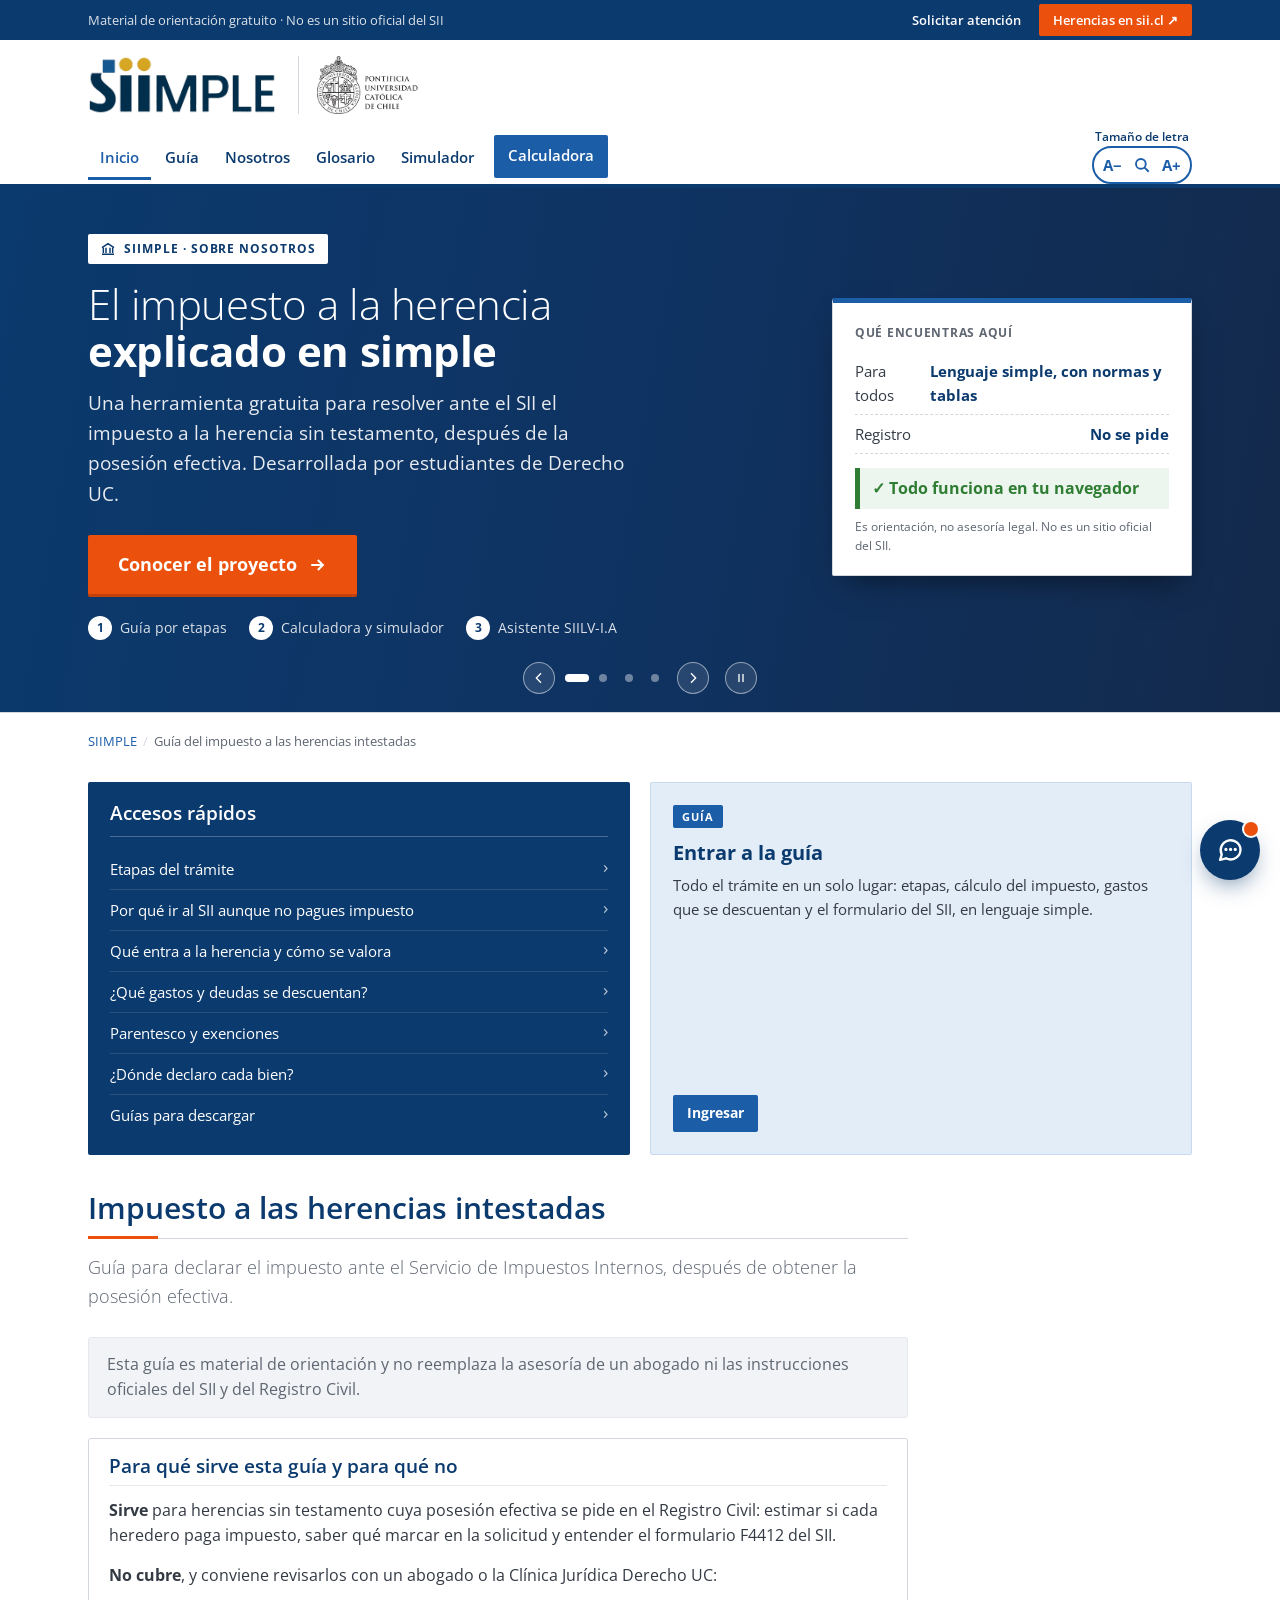
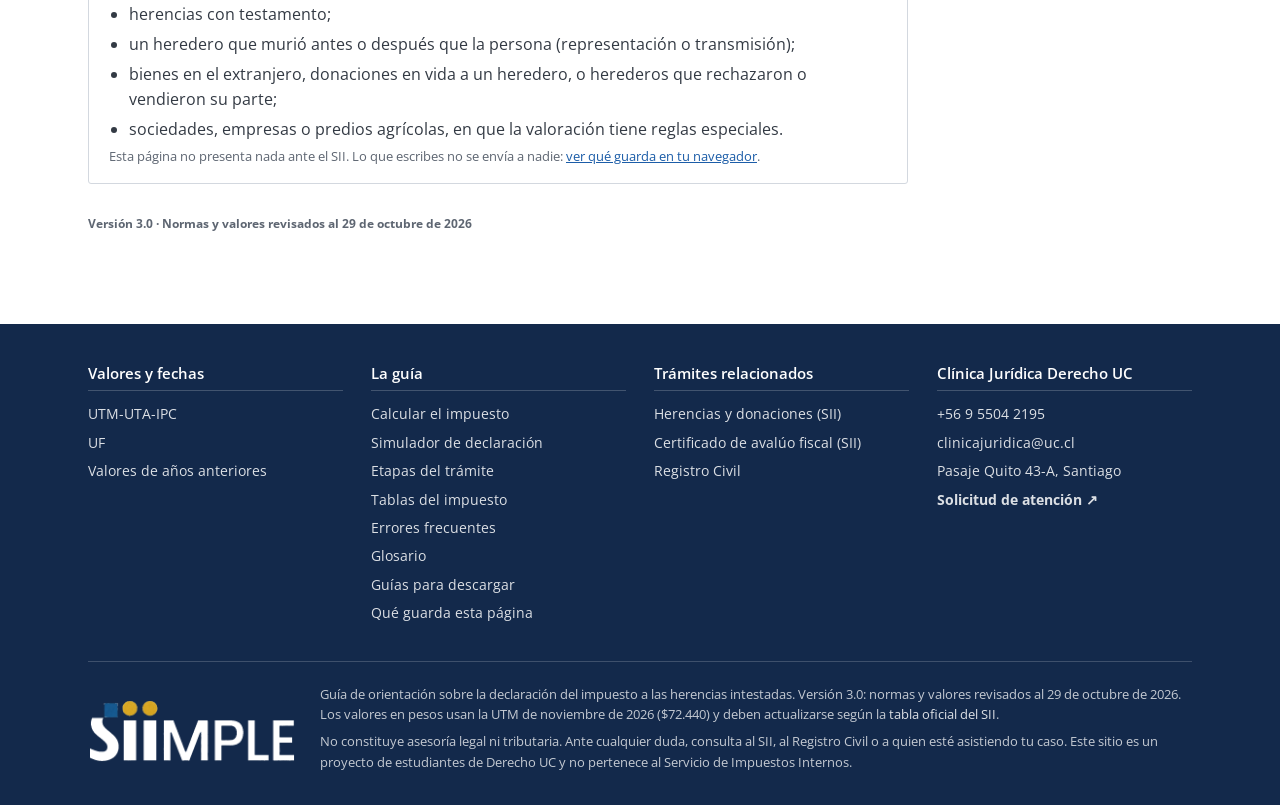
==== index.html @ f354391f "Tarea 9: Cambio (01 y 31) Textos para todo público y derivaciones, Fase 2, bloque 1 (derivaciones de" ====
<!DOCTYPE html>
<html lang="es-CL">
<head>
<meta charset="utf-8">
<meta name="viewport" content="width=device-width, initial-scale=1">
<title>SIIMPLE · El impuesto a la herencia explicado en simple</title>
<meta name="description" content="Guía gratuita y en lenguaje simple para declarar ante el SII el impuesto a la herencia sin testamento, después de la posesión efectiva. Con calculadora, simulador del formulario y chat de ayuda.">
<link rel="icon" type="image/png" href="img/siimple-logo.png">
<meta property="og:type" content="website">
<meta property="og:locale" content="es_CL">
<meta property="og:site_name" content="SIIMPLE">
<meta property="og:title" content="SIIMPLE · El impuesto a la herencia explicado en simple">
<meta property="og:description" content="Guía gratuita y en lenguaje simple para declarar ante el SII el impuesto a la herencia sin testamento, después de la posesión efectiva. Con calculadora, simulador del formulario y chat de ayuda.">
<meta property="og:url" content="https://sxkiv.github.io/guia-herencias/">
<meta property="og:image" content="https://sxkiv.github.io/guia-herencias/img/siimple-logo.png">
<meta property="og:image:alt" content="Logo de SIIMPLE">
<link rel="preconnect" href="https://fonts.googleapis.com">
<link rel="preconnect" href="https://fonts.gstatic.com" crossorigin>
<link href="https://fonts.googleapis.com/css2?family=Open+Sans:wght@300;400;600;700&display=swap" rel="stylesheet">
<link rel="stylesheet" href="estilos.css">
<link rel="stylesheet" href="asistente.css">
<link rel="stylesheet" href="simulador.css">
</head>
<body data-pantalla="inicio">

<!-- Franja superior -->
<div class="franja">
  <div class="contenedor">
    <span class="aviso-sitio">Material de orientación gratuito · No es un sitio oficial del SII</span>
    <span class="aviso-sitio-corto">No es un sitio del SII</span>
    <div class="acciones">
      <a class="simple" href="https://docs.google.com/forms/d/e/1FAIpQLSehMOzLOG7tXo_FUrF7l-gmuYMQQKxZQjGf1yXQHlMlDK9yHA/viewform" target="_blank" rel="noopener">Solicitar atención</a>
      <a class="especial" href="https://www.sii.cl/servicios_online/3140-.html" target="_blank" rel="noopener">Herencias en sii.cl ↗</a>
    </div>
  </div>
</div>

<!-- Cabecera con logo UC y menú -->
<header class="cabecera">
  <div class="contenedor">
    <a class="marca-uc" href="#inicio" data-ir="inicio" aria-label="SiiMPLE, ir al inicio de la guía">
      <img src="img/siimple-logo.png" alt="SiiMPLE">
    </a>
    <div class="unidad">
      <a class="marca-uc" href="https://www.uc.cl/" target="_blank" rel="noopener" aria-label="Pontificia Universidad Católica de Chile (se abre en una pestaña nueva)">
        <img src="img/PUC%20logo.png" alt="Pontificia Universidad Católica de Chile">
      </a>
    </div>
    <nav class="nav-principal" aria-label="Secciones de la guía">
      <!-- Solo en celular y tablet: botón Menú (despliega la lista) y Calculadora siempre visible -->
      <div class="nav-movil">
        <button type="button" class="nav-boton-menu" id="botonMenu" aria-expanded="false" aria-controls="menuPrincipal">
          <svg viewBox="0 0 24 24" fill="none" stroke="currentColor" stroke-width="2.5" stroke-linecap="round" aria-hidden="true"><path d="M4 6h16M4 12h16M4 18h16"/></svg>
          Menú
        </button>
        <button type="button" data-ir="calculadora" data-nav="calculadora" class="nav-calc-movil">Calculadora</button>
      </div>
      <ul class="menu-principal" id="menuPrincipal">
        <li><button type="button" data-ir="inicio" data-nav="inicio">Inicio</button></li>
        <li><button type="button" data-ir="guia" data-nav="guia">Guía</button></li>
        <li><button type="button" data-ir="nosotros" data-nav="nosotros">Nosotros</button></li>
        <li><button type="button" data-ir="conceptos" data-nav="conceptos">Glosario</button></li>
        <li><button type="button" data-ir="simulador" data-nav="simulador">Simulador</button></li>
        <li class="li-calc"><button type="button" data-ir="calculadora" data-nav="calculadora" class="nav-calc">Calculadora</button></li>
      </ul>
    </nav>
    <div class="tamano-texto" role="group" aria-labelledby="rotuloTamano">
      <span class="tamano-rotulo" id="rotuloTamano">Tamaño de letra</span>
      <div class="tamano-botones">
        <button type="button" id="textoMenos" aria-label="Achicar el texto" title="Achicar el texto">A−</button>
        <button type="button" id="textoNormal" class="lupa" aria-label="Volver al tamaño normal del texto" title="Tamaño del texto (clic para volver al normal)">
          <svg viewBox="0 0 24 24" fill="none" stroke="currentColor" stroke-width="2.5" aria-hidden="true"><circle cx="10.5" cy="10.5" r="6.5"/><path d="M15.5 15.5 21 21"/></svg>
        </button>
        <button type="button" id="textoMas" aria-label="Agrandar el texto" title="Agrandar el texto">A+</button>
      </div>
    </div>
  </div>
</header>

<div class="topbar" id="topbar" hidden>
  <div class="contenedor">
    <button class="volver" id="btnVolver" type="button">‹ Volver</button>
  </div>
</div>

<main class="wrap">

<section class="pantalla portada" id="inicio">

  <!-- Carrusel destacado: presentación, calculadora, simulador y asistente (se mueve en codigo.js) -->
  <div class="carrusel" id="carrusel" role="region" aria-roledescription="carrusel" aria-label="Presentación y herramientas de la guía">
    <div class="carrusel-pista" id="carruselPista">

    <!-- Slide 1: presentación de SIIMPLE (fondo oscuro) -->
    <div class="carrusel-slide s-intro" role="group" aria-roledescription="diapositiva" aria-label="1 de 4: Qué es SIIMPLE"><div class="contenedor">
      <div>
        <span class="etiqueta">
          <svg viewBox="0 0 24 24" fill="none" stroke="currentColor" stroke-width="2.2" aria-hidden="true"><path d="M3 10l9-6 9 6M5 10v8M19 10v8M9 10v8M15 10v8M3 20h18"/></svg>
          SIIMPLE · Sobre Nosotros
        </span>
        <p class="big">El impuesto a la herencia <strong>explicado en simple</strong></p>
        <p class="medium">Una herramienta gratuita para resolver ante el SII el impuesto a la herencia sin testamento, después de la posesión efectiva. Desarrollada por estudiantes de Derecho UC.</p>
        <button class="btn-cta" type="button" data-ir="nosotros">
          Conocer el proyecto
          <svg viewBox="0 0 24 24" fill="none" stroke="currentColor" stroke-width="2.5" aria-hidden="true"><path d="M5 12h14M13 6l6 6-6 6"/></svg>
        </button>
        <ol class="cta-pasos">
          <li><b>1</b> Guía por etapas</li>
          <li><b>2</b> Calculadora y simulador</li>
          <li><b>3</b> Asistente SIILV-I.A</li>
        </ol>
      </div>
      <div class="cta-muestra" aria-hidden="true">
        <p class="m-tit">Qué encuentras aquí</p>
        <div class="m-linea"><span>Para todos</span><b>Lenguaje simple, con normas y tablas</b></div>
        <div class="m-linea"><span>Registro</span><b>No se pide</b></div>
        <div class="m-res">✓ Todo funciona en tu navegador</div>
        <p class="m-nota">Es orientación, no asesoría legal. No es un sitio oficial del SII.</p>
      </div>
    </div></div>

    <!-- Slide 2: calculadora -->
    <div class="carrusel-slide" role="group" aria-roledescription="diapositiva" aria-label="2 de 4: Calculadora de impuesto"><div class="contenedor">
      <div>
        <span class="etiqueta">
          <svg viewBox="0 0 24 24" fill="none" stroke="currentColor" stroke-width="2.2" aria-hidden="true"><rect x="4" y="2" width="16" height="20" rx="2"/><path d="M8 6h8M8 11h.01M12 11h.01M16 11h.01M8 15h.01M12 15h.01M16 15h.01M8 19h.01M12 19h4"/></svg>
          Calculadora de impuesto a la herencia
        </span>
        <p class="big">¿Vas a tener que <strong>pagar impuesto</strong> por la herencia?</p>
        <p class="medium">Responde unas preguntas y te mostramos una estimación de si tu parte paga impuesto, con el cálculo paso a paso y lo que correspondería marcar en el Registro Civil.</p>
        <button class="btn-cta" type="button" data-ir="calculadora">
          Calcular mi impuesto
          <svg viewBox="0 0 24 24" fill="none" stroke="currentColor" stroke-width="2.5" aria-hidden="true"><path d="M5 12h14M13 6l6 6-6 6"/></svg>
        </button>
        <ol class="cta-pasos">
          <li><b>1</b> Fecha y parentesco</li>
          <li><b>2</b> Quién más hereda</li>
          <li><b>3</b> Cuánto valen los bienes</li>
        </ol>
      </div>
      <div class="cta-muestra" aria-hidden="true">
        <p class="m-tit">Ejemplo de resultado</p>
        <div class="m-linea"><span>Parentesco</span><b>Hijo</b></div>
        <div class="m-linea"><span>Te toca</span><b>$16.000.000</b></div>
        <div class="m-linea"><span>Exención</span><b>600 UTM</b></div>
        <div class="m-res">✓ Con estos datos, tu parte no paga impuesto</div>
        <p class="m-nota">Igual necesitarás el certificado del SII para inscribir los bienes.</p>
      </div>
    </div></div>

    <!-- Slide 3: simulador del F4412 -->
    <div class="carrusel-slide s-simulador" role="group" aria-roledescription="diapositiva" aria-label="3 de 4: Simulador de declaración"><div class="contenedor">
      <div>
        <span class="etiqueta">
          <svg viewBox="0 0 24 24" fill="none" stroke="currentColor" stroke-width="2.2" aria-hidden="true"><path d="M14 2H6a2 2 0 0 0-2 2v16a2 2 0 0 0 2 2h12a2 2 0 0 0 2-2V8z"/><path d="M14 2v6h6M8 13h8M8 17h5"/></svg>
          Simulador del formulario F4412
        </span>
        <p class="big">¿Quieres <strong>practicar la declaración</strong> antes de hacerla?</p>
        <p class="medium">Recorre el formulario de herencias del SII con sus mismas secciones y casillas. Al final verás el impuesto de cada heredero, los giros que se generarían y un comprobante de práctica. Nada se envía al SII.</p>
        <button class="btn-cta" type="button" data-ir="simulador">
          Abrir el simulador
          <svg viewBox="0 0 24 24" fill="none" stroke="currentColor" stroke-width="2.5" aria-hidden="true"><path d="M5 12h14M13 6l6 6-6 6"/></svg>
        </button>
        <ol class="cta-pasos">
          <li><b>1</b> Causante y herederos</li>
          <li><b>2</b> Bienes y descuentos</li>
          <li><b>3</b> Impuesto de cada uno</li>
        </ol>
      </div>
      <div class="cta-muestra" aria-hidden="true">
        <p class="m-tit">Así se ve la práctica</p>
        <div class="m-linea"><span>Formulario</span><b>F4412</b></div>
        <div class="m-linea"><span>Herederos</span><b>Cónyuge y 3 hijos</b></div>
        <div class="m-linea"><span>Estado</span><b>Borrador</b></div>
        <div class="m-res">✓ Comprobante de práctica listo</div>
        <p class="m-nota">Es solo un ejercicio: no reemplaza la declaración en sii.cl.</p>
      </div>
    </div></div>

    <!-- Slide 4: asistente SIILV-I.A -->
    <div class="carrusel-slide s-asistente" role="group" aria-roledescription="diapositiva" aria-label="4 de 4: Asistente SIILV-I.A"><div class="contenedor">
      <div>
        <span class="etiqueta">
          <svg viewBox="0 0 24 24" fill="none" stroke="currentColor" stroke-width="2.2" aria-hidden="true"><path d="M21 15a2 2 0 0 1-2 2H7l-4 4V5a2 2 0 0 1 2-2h14a2 2 0 0 1 2 2z"/></svg>
          Asistente SIILV-I.A
        </span>
        <p class="big">¿Tienes una <strong>duda puntual</strong>?</p>
        <p class="medium">Pregúntale al asistente con tus palabras: dónde declarar un bien o cuánto podría pagar tu parte. Responde con la información de esta guía y te lleva a la sección que corresponde.</p>
        <button class="btn-cta" type="button" data-abrir-chat>
          Abrir el asistente
          <svg viewBox="0 0 24 24" fill="none" stroke="currentColor" stroke-width="2.5" aria-hidden="true"><path d="M5 12h14M13 6l6 6-6 6"/></svg>
        </button>
        <ol class="cta-pasos">
          <li><b>1</b> Escribe tu pregunta</li>
          <li><b>2</b> Lee la respuesta</li>
          <li><b>3</b> Sigue el enlace a la guía</li>
        </ol>
      </div>
      <div class="cta-muestra" aria-hidden="true">
        <p class="m-tit">Ejemplo de conversación</p>
        <p class="m-chat yo">¿Dónde declaro el auto?</p>
        <p class="m-chat bot">En la categoría Vehículos, con su código SII y la tasación.</p>
        <p class="m-nota">No escribas tu RUT ni otros datos personales en el chat.</p>
      </div>
    </div></div>

    </div>
    <div class="carrusel-controles contenedor">
      <button type="button" class="carrusel-flecha" id="carruselAnt" aria-label="Diapositiva anterior"><svg viewBox="0 0 24 24" fill="none" stroke="currentColor" stroke-width="2" aria-hidden="true"><path d="M15 5l-7 7 7 7"/></svg></button>
      <div class="carrusel-puntos" id="carruselPuntos">
        <button type="button" aria-label="Ver diapositiva 1: Qué es SIIMPLE"></button>
        <button type="button" aria-label="Ver diapositiva 2: Calculadora de impuesto"></button>
        <button type="button" aria-label="Ver diapositiva 3: Simulador de declaración"></button>
        <button type="button" aria-label="Ver diapositiva 4: Asistente SIILV-I.A"></button>
      </div>
      <button type="button" class="carrusel-flecha" id="carruselSig" aria-label="Diapositiva siguiente"><svg viewBox="0 0 24 24" fill="none" stroke="currentColor" stroke-width="2" aria-hidden="true"><path d="M9 5l7 7-7 7"/></svg></button>
      <button type="button" class="carrusel-flecha" id="carruselPausa" aria-label="Pausar el carrusel" title="Pausar el carrusel">
        <svg class="ic-pausa" viewBox="0 0 24 24" fill="none" stroke="currentColor" stroke-width="2" aria-hidden="true"><path d="M9 6v12M15 6v12"/></svg>
        <svg class="ic-play" viewBox="0 0 24 24" fill="none" stroke="currentColor" stroke-width="2" aria-hidden="true" hidden><path d="M8 5.5v13l10-6.5z"/></svg>
      </button>
    </div>
  </div>

  <ol class="migas">
    <li><a href="#inicio" data-ir="inicio">SIIMPLE</a></li>
    <li>Guía del impuesto a las herencias intestadas</li>
  </ol>

  <!-- Bloques: accesos rápidos y perfiles -->
  <div class="fila-azul">
    <div class="home-azul">
      <h2>Accesos rápidos</h2>
      <ul>
        <li><button type="button" data-ir="viaje">Etapas del trámite</button></li>
        <li><button type="button" data-ir="cero">Por qué ir al SII aunque no pagues impuesto</button></li>
        <li><button type="button" data-ir="que-entra">Qué entra a la herencia y cómo se valora</button></li>
        <li><button type="button" data-ir="descuentos">¿Qué gastos y deudas se descuentan?</button></li>
        <li><button type="button" data-ir="parentesco">Parentesco y exenciones</button></li>
        <li><button type="button" data-ir="bienes">¿Dónde declaro cada bien?</button></li>
        <li><button type="button" data-ir="guias">Guías para descargar</button></li>
      </ul>
    </div>
    <button class="puerta" type="button" data-ir="guia">
      <span class="p-etq">Guía</span>
      <b>Entrar a la guía</b>
      <span class="p-desc">Todo el trámite en un solo lugar: etapas, cálculo del impuesto, gastos que se descuentan y el formulario del SII, en lenguaje simple.</span>
      <span class="p-ir">Ingresar</span>
    </button>
  </div>

  <div style="max-width:820px">
    <h1>Impuesto a las herencias intestadas</h1>
    <p class="bajada">Guía para declarar el impuesto ante el Servicio de Impuestos Internos, después de obtener la posesión efectiva.</p>
    <div class="nota">
      Esta guía es material de orientación y no reemplaza la asesoría de un abogado ni las instrucciones oficiales del SII y del Registro Civil.
    </div>
    <div class="alcance">
      <h2>Para qué sirve esta guía y para qué no</h2>
      <p><b>Sirve</b> para herencias sin testamento cuya posesión efectiva se pide en el Registro Civil: estimar si cada heredero paga impuesto, saber qué marcar en la solicitud y entender el formulario F4412 del SII.</p>
      <p><b>No cubre</b>, y conviene revisarlos con un abogado o la Clínica Jurídica Derecho UC:</p>
      <ul>
        <li>herencias con testamento;</li>
        <li>un heredero que murió antes o después que la persona (representación o transmisión);</li>
        <li>bienes en el extranjero, donaciones en vida a un heredero, o herederos que rechazaron o vendieron su parte;</li>
        <li>sociedades, empresas o predios agrícolas, en que la valoración tiene reglas especiales.</li>
      </ul>
      <p class="fecha-act">Esta página no presenta nada ante el SII. Lo que escribes no se envía a nadie: <button type="button" class="enlace-txt" data-ir="privacidad">ver qué guarda en tu navegador</button>.</p>
    </div>
    <span class="sello">Versión 3.0 · Normas y valores revisados al 29 de octubre de 2026</span>
  </div>
</section>


<section class="pantalla" id="guia" hidden="">
  <h1>Guía</h1>
  <p class="bajada">Todo lo que necesitas para el trámite, en un solo lugar. Empieza por donde más te preocupe; puedes volver a este menú en cualquier momento.</p>
  <button class="destacado" type="button" data-ir="calculadora">
    <b>Calcular el impuesto</b>
    <span>Responde unas preguntas y te decimos cuánto te tocaría pagar, si corresponde</span>
  </button>
  <div class="menu">
    <button class="item" type="button" data-ir="viaje"><b>Etapas del trámite</b></button>
    <button class="item" type="button" data-ir="conceptos"><b>Glosario</b></button>
    <button class="item" type="button" data-ir="que-entra"><b>Qué entra a la herencia y cómo se valora</b></button>
    <button class="item" type="button" data-ir="bienes"><b>¿Dónde declaro cada bien?</b></button>
    <button class="item" type="button" data-ir="descuentos"><b>¿Qué gastos y deudas se descuentan?</b></button>
    <button class="item" type="button" data-ir="ordenes"><b>Quién hereda y cuánto le toca</b></button>
    <button class="item" type="button" data-ir="parentesco"><b>Parentesco y exenciones</b></button>
    <button class="item" type="button" data-ir="tablas"><b>Tablas del impuesto</b></button>
    <button class="item" type="button" data-ir="dos-utm"><b>UTM del fallecimiento y UTM de la declaración</b></button>
    <button class="item" type="button" data-ir="cero"><b>Por qué ir al SII aunque no pagues impuesto</b></button>
    <button class="item" type="button" data-ir="formulario"><b>Explicación del formulario en línea (F4412)</b></button>
    <button class="item" type="button" data-ir="simulador"><b>Simulador de declaración</b></button>
    <button class="item" type="button" data-ir="costos"><b>Costos del trámite</b></button>
    <button class="item" type="button" data-ir="trampas"><b>Errores frecuentes</b></button>
    <button class="item" type="button" data-ir="dudas-usuario"><b>Dudas frecuentes</b></button>
    <button class="item" type="button" data-ir="guias"><b>Guías para descargar</b></button>
  </div>
</section>

<section class="pantalla" id="viaje" hidden="">
  <h1>Etapas del trámite</h1>
  <p class="bajada">Una herencia sin testamento pasa por tres instituciones. Cada una entrega un documento que la siguiente pide, y el impuesto conviene estimarlo antes de la primera.</p>

  <ol class="mapa" aria-label="Mapa de las etapas del trámite">
    <li class="antes"><div class="nodo">
      <span class="quien">Antes de empezar</span>
      <b>Estimar el impuesto de la familia</b>
      <p>Con la fecha de fallecimiento, el parentesco de cada heredero y el valor de los bienes.</p>
      <span class="sale">Sirve para: saber qué marcar en la solicitud del Registro Civil.</span>
    </div></li>
    <li><div class="nodo">
      <span class="quien">Paso 1 · Registro Civil</span>
      <b>Posesión efectiva</b>
      <p>Solicitud con los herederos y el inventario valorizado. Se marca si las asignaciones están exentas o afectas.</p>
      <span class="sale">Sale: resolución que concede la posesión efectiva, inscrita en el Registro Nacional de Posesiones Efectivas.</span>
    </div></li>
    <li><div class="nodo">
      <span class="quien">Paso 2 · SII</span>
      <b>Formulario F4412</b>
      <p>Declaración detallada de bienes y herederos, en línea. Si hay impuesto, se gira y se paga.</p>
      <span class="sale">Sale: certificado de pago o de exención del impuesto.</span>
    </div></li>
    <li><div class="nodo">
      <span class="quien">Paso 3 · Conservador</span>
      <b>Inscripciones</b>
      <p>Inscripción especial de herencia en cada inmueble y, si la hay, de la partición.</p>
      <span class="sale">Sale: los inmuebles quedan inscritos a nombre de los herederos.</span>
    </div></li>
  </ol>

  <h2>Antes de empezar: estimar el impuesto</h2>
  <p>La solicitud de posesión efectiva pregunta si las asignaciones están exentas o afectas al impuesto. Es una pregunta sobre <strong>todos los herederos</strong>, no solo sobre quien llena la solicitud, y tiene tres respuestas posibles: exentas todas, afectas algunas o afectas todas.</p>
  <p>Para contestarla hay que saber cuánto le toca a cada heredero y compararlo con su exención. Eso es lo que hace la calculadora de esta guía. El propio formulario F4412 del SII también puede usarse para calcular y guardar un borrador antes de tener la posesión efectiva, con la clave de uno de los herederos.</p>
  <div class="norma">Ley 16.271, art. 60: en las posesiones efectivas que se tramitan ante el Registro Civil, la solicitud debe indicar si las asignaciones están afectas o exentas.</div>
  <div class="menu enlace-caja">
    <button class="item" type="button" data-ir="calculadora"><b>Estimar el impuesto de la familia</b><span>La calculadora indica qué casilla correspondería marcar</span></button>
  </div>

  <h2>Paso 1. Registro Civil: la posesión efectiva</h2>
  <p>En la solicitud se declaran los datos de la persona fallecida, los de todos los herederos y el inventario de sus bienes, con el valor de cada uno a la fecha del fallecimiento. Se paga un arancel según el monto del inventario y, semanas después, se dicta la resolución que concede la posesión efectiva, que el propio Registro Civil inscribe.</p>
  <p><strong>Al terminar este paso todavía no se puede vender ni transferir un inmueble.</strong> La resolución reconoce quiénes son los herederos; para disponer de los inmuebles faltan las inscripciones del paso 3.</p>
  <p><strong>Si la persona estaba casada o tenía acuerdo de unión civil, primero hay que saber bajo qué régimen,</strong> porque no todo lo que estaba a su nombre, o al nombre de la pareja, forma la herencia:</p>
  <ul>
    <li><strong>Sociedad conyugal.</strong> Los bienes sociales se dividen entre el cónyuge sobreviviente y la herencia; en general, por mitades, después de las recompensas. A la herencia entra esa mitad más los bienes propios de la persona fallecida. Revisa las instrucciones vigentes del formulario del Registro Civil para saber cómo anotarlos.</li>
    <li><strong>Participación en los gananciales.</strong> No hay bienes comunes: cada cónyuge tiene su propio patrimonio. Al morir uno, puede nacer un crédito a favor del que ganó menos durante el matrimonio. No es automáticamente la mitad de nada: se calcula comparando lo que cada uno ganó.</li>
    <li><strong>Separación total de bienes.</strong> Forma la herencia lo que era de la persona fallecida.</li>
    <li><strong>Acuerdo de unión civil.</strong> Por regla general cada conviviente conserva lo suyo. Solo si al celebrarlo pactaron comunidad, los bienes adquiridos a título oneroso durante el acuerdo se entienden de ambos por mitades.</li>
  </ul>
  <div class="norma">Código Civil, arts. 1774 (división de los gananciales por mitad) y 1792-1 y siguientes (participación en los gananciales); Ley 20.830, art. 15 (régimen de bienes del acuerdo de unión civil).</div>
  <p>Más detalle: <button type="button" class="enlace-txt" data-ir="que-entra" data-apartado="regimen-matrimonial">el régimen matrimonial</button>.</p>
  <p>Guarda una copia de la solicitud con su inventario: esos montos se vuelven a usar en el paso siguiente.</p>
  <details><summary>Más detalle: el formulario y su inventario</summary>
    <p>La solicitud de posesión efectiva intestada se presenta en el formulario del Registro Civil, que tiene tres bloques: identificación del causante y del solicitante, individualización de todos los herederos, e inventario valorizado de activos y pasivos.</p>
    <p>El inventario se divide en los mismos grandes recuadros que después reaparecen en el formulario del SII: bienes raíces, vehículos, menaje, bienes inmuebles excluidos del avalúo fiscal, otros bienes muebles (negocios, empresas, derechos, cuotas) y otros bienes (acciones, valores, depósitos, bonos), más el pasivo.</p>
  </details>

  <h2>Paso 2. SII: la declaración en el formulario F4412</h2>
  <p>Con la posesión efectiva concedida, uno de los herederos entra a sii.cl con su clave y completa el formulario F4412. Ahí se declaran los bienes con más detalle que en el Registro Civil, y el sistema calcula el impuesto de cada heredero. Si corresponde pagar, se genera el giro; si no, el sistema deja constancia de la exención.</p>
  <p><strong>Para declarar, el SII no pide documentos.</strong> Pero después puede pedir antecedentes para respaldar lo que declaraste.</p>
  <p><strong>Si toda la herencia quedó exenta y así se marcó en el Registro Civil,</strong> la ley da por cumplida la obligación de declarar. Igual vas a necesitar el certificado del SII para inscribir los inmuebles y, en muchos casos, para que bancos u otras instituciones entreguen bienes. Ese certificado se obtiene completando el F4412.</p>
  <p>El sistema cruza lo que escribes con las bases del SII. Puede no dejarte avanzar si no tiene registrada la fecha de defunción o si un parentesco no coincide con sus datos; en esos casos hay que regularizar el dato con el SII antes de seguir. Después de enviar, el SII también puede pedir antecedentes.</p>
  <details><summary>Más detalle: cómo se construye el F4412</summary>
    <p>Desde noviembre de 2021 el impuesto se declara en el formulario F4412, en línea, que reemplazó a los formularios en papel 4423 y 4419. El antiguo F4423 ordenaba trasladar los totales de los recuadros del inventario de la solicitud de posesión efectiva; el F4412 pide los mismos bienes, desagregados en más de veinte categorías y con validaciones contra las bases del SII.</p>
    <p>Por eso, si el inventario del Registro Civil quedó mal armado, el problema no se queda ahí: se arrastra al SII, donde además hay reglas de valoración más exigentes.</p>
    <p>Lo que agrega el SII respecto del Registro Civil es todo el aparato de cálculo: distribución de la masa entre los asignatarios según los órdenes sucesorios, exención por parentesco, tramos, recargo, créditos y giro del impuesto.</p>
  </details>
  <div class="menu enlace-caja">
    <button class="item" type="button" data-ir="cero"><b>Por qué ir al SII aunque no pagues impuesto</b><span>Qué dice la ley y qué pasa en la práctica</span></button>
    <button class="item" type="button" data-ir="formulario"><b>Explicación del formulario en línea (F4412)</b><span>Paso a paso, con cada pantalla</span></button>
  </div>

  <h2>Paso 3. Conservador de Bienes Raíces: las inscripciones</h2>
  <p>Con la resolución de posesión efectiva y el certificado del SII se pide, en el Conservador de cada comuna donde haya un inmueble, la inscripción especial de herencia. Desde ahí los herederos pueden vender o hipotecar, pero todos juntos. Para que cada uno disponga por separado del inmueble que le tocó, falta inscribir la partición.</p>
  <p>Si la masa de bienes es pequeña, el Conservador no cobra o cobra la mitad: revisa los <button type="button" class="enlace-txt" data-ir="costos">costos</button>.</p>
  <div class="norma">Código Civil, art. 688; Ley 16.271, arts. 30 bis y 54.</div>
  <details><summary>Más detalle: las tres inscripciones del art. 688</summary>
    <p>El art. 688 del Código Civil parte de una premisa que conviene entender bien: al momento de deferirse la herencia, la posesión efectiva de ella se confiere por el solo ministerio de la ley al heredero. Es decir, el heredero ya es poseedor legal desde la muerte. Pero esa posesión legal no lo habilita para disponer de un inmueble mientras no preceda:</p>
    <ol>
      <li><strong>La inscripción de la resolución que otorga la posesión efectiva.</strong> Si es administrativa, en el Registro Nacional de Posesiones Efectivas; si es judicial, ante el Conservador de la comuna donde se pronunció, junto con el testamento cuando corresponda.</li>
      <li><strong>La inscripción especial de herencia</strong>, en el Conservador del territorio donde está ubicado cada inmueble, y en todos ellos si el inmueble pertenece a más de un territorio. Con esta inscripción los herederos pueden disponer <strong>de consuno</strong>, es decir, todos juntos.</li>
      <li><strong>La inscripción del acto de partición o adjudicación.</strong> Sin ella, ningún heredero puede disponer <strong>por sí solo</strong> del inmueble que le tocó.</li>
    </ol>
    <p>La distinción entre la segunda y la tercera inscripción explica por qué algunos trámites quedan detenidos: la familia tiene la posesión efectiva inscrita, pero sigue sin poder vender individualmente porque nunca hubo partición.</p>
    <div class="norma">Arts. 686 a 688 del Código Civil. Ley 16.271, art. 30 bis. Ley 16.271, art. 54: los notarios no pueden autorizar ni los conservadores inscribir las adjudicaciones o enajenaciones en común de los herederos sin el comprobante de pago del impuesto, salvo garantía o partición en juicio constituido legalmente.</div>
  </details>

  <div class="aviso">
    <p><b>Si te quedaste en el paso 1</b>, el Conservador no va a inscribir: le falta el certificado del SII. No es un error tuyo; es una etapa que no siempre se explica.</p>
  </div>

  <h2 id="resumen-encadenamiento">Resumen del encadenamiento</h2>
  <div class="tabla-scroll">
    <table>
      <tbody><tr><th>Etapa</th><th>Qué se entrega</th><th>Qué se obtiene</th><th>Para qué sirve después</th></tr>
      <tr><td>Registro Civil</td><td>Formulario de solicitud con herederos e inventario valorizado</td><td>Resolución que concede la posesión efectiva e inscripción en el Registro Nacional</td><td>Es requisito del SII y la primera inscripción del art. 688</td></tr>
      <tr><td>SII</td><td>Declaración en el F4412, construida sobre el inventario anterior</td><td>Certificado de pago o de exención</td><td>Sin esto el Conservador no inscribe</td></tr>
      <tr><td>Conservador</td><td>Resolución más comprobante del SII</td><td>Inscripción especial de herencia y, si hubo partición, su inscripción</td><td>Habilita a disponer, primero en conjunto y después individualmente</td></tr>
    </tbody></table>
  </div>
  <div class="menu enlace-caja">
    <button class="item" type="button" data-ir="guias"><b>Guía 4 en PDF: declarar, pagar y los otros trámites</b><span>Para imprimir o enviar</span></button>
  </div>
</section>

<section class="pantalla" id="parentesco" hidden="">
  <h1>Parentesco y exenciones</h1>
  <p class="bajada">Antes de la calculadora hay tres cosas que entender: qué parentesco tienes, qué es una exención y qué se descuenta antes de calcular.</p>
  <div class="ubicacion">Para llegar acá ya deberías tener el inventario valorizado a la fecha del fallecimiento y haberle restado los gastos y deudas.</div>

  <h2>Primero: qué parentesco tienes</h2>
  <p>El impuesto se calcula por separado para cada heredero, y lo que cada uno paga depende de qué tan cercano era a la persona fallecida. Estas son las categorías que usa el formulario:</p>
  <div class="tabla-scroll">
    <table>
      <tbody><tr><th>Categoría</th><th>Quiénes son</th></tr>
      <tr><td>Hijo</td><td>Hijos e hijas, sin importar si son de distintas parejas. Si un hijo murió antes que el causante, sus hijos heredan en su lugar: se reparten lo que a él le tocaba y pagan el impuesto que a él le habría correspondido, con una sola exención para todos (art. 3 de la Ley 16.271).</td></tr>
      <tr><td>Cónyuge</td><td>Marido o mujer sobreviviente, y también el conviviente civil (acuerdo de unión civil). Una pareja o conviviente sin matrimonio ni unión civil <strong>no</strong> entra acá.</td></tr>
      <tr><td>Ascendiente</td><td>Padre, madre, abuelos, bisabuelos. Hereda el más cercano que esté vivo.</td></tr>
      <tr><td>Hermano</td><td>Hermano o hermana de padre y madre.</td></tr>
      <tr><td>Medio hermano</td><td>Comparten solo el padre o solo la madre.</td></tr>
      <tr><td>Colateral de 3.º o 4.º grado</td><td>Tíos y sobrinos son de tercer grado; primos, tíos abuelos y sobrinos nietos son de cuarto.</td></tr>
      <tr><td>Colateral de 5.º o 6.º grado</td><td>Parientes más lejanos por la misma línea.</td></tr>
    </tbody></table>
  </div>
  <p>Los grados se cuentan subiendo hasta el antepasado común y bajando de nuevo. De ti a tu hermano hay dos pasos, así que es segundo grado; a tu tío hay tres, así que es tercero.</p>

  <h2>Segundo: qué es una exención</h2>
  <p>Una exención es una parte de lo que recibes que la ley deja fuera del impuesto. No es un descuento sobre el impuesto ya calculado: es un tramo que directamente no se considera.</p>
  <p>Mientras más cercano el parentesco, mayor es la exención. Y al revés, mientras más lejano el parentesco, mayor es el recargo que se aplica al final.</p>
  <div class="tabla-scroll">
    <table>
      <tbody><tr><th>Heredero</th><th class="num">Exención</th><th class="num">Aproximado en pesos</th></tr>
      <tr><td>Hijo</td><td class="num">600 UTM</td><td class="num" data-utm-por="600">$43.464.000</td></tr>
      <tr><td>Cónyuge o conviviente civil</td><td class="num">600 UTM</td><td class="num" data-utm-por="600">$43.464.000</td></tr>
      <tr><td>Ascendiente</td><td class="num">600 UTM</td><td class="num" data-utm-por="600">$43.464.000</td></tr>
      <tr><td>Hermano</td><td class="num">60 UTM</td><td class="num" data-utm-por="60">$4.346.400</td></tr>
      <tr><td>Medio hermano</td><td class="num">60 UTM</td><td class="num" data-utm-por="60">$4.346.400</td></tr>
      <tr><td>Colateral 3.º o 4.º grado</td><td class="num">60 UTM</td><td class="num" data-utm-por="60">$4.346.400</td></tr>
      <tr><td>Colateral 5.º o 6.º grado</td><td class="num">0</td><td class="num">$0</td></tr>
    </tbody></table>
  </div>
  <div class="nota">
    Los montos en pesos son aproximados y están calculados con la UTM de <strong><span data-utm="mes">noviembre de 2026</span> (<span data-utm="valor">$72.440</span>)</strong>. Pero la exención se mide con la UTM del <strong>mes del fallecimiento</strong>: si la persona murió hace años, el límite en pesos es menor que el de esta tabla. La calculadora usa la UTM que corresponde a la fecha. Valores oficiales en la <a href="https://www.sii.cl/valores_y_fechas/utm/utm2026.htm" data-utm="link" target="_blank" rel="noopener">tabla del SII</a>.
  </div>

  <h2>Tercero: qué se descuenta antes</h2>
  <p>El impuesto no se calcula sobre todo lo que dejó la persona, sino sobre lo que queda después de restar ciertos gastos y deudas. Eso se hace primero, sobre el total, y solo después se reparte entre los herederos.</p>
  <div class="menu enlace-caja">
    <button class="item" type="button" data-ir="descuentos"><b>Ver qué gastos se pueden descontar</b><span>Funeral, última enfermedad, deudas y otros</span></button>
  </div>

  <h2>Cuarto: si había cónyuge, revisa el régimen matrimonial</h2>
  <p>Cuando el fallecido estaba casado o tenía un acuerdo de unión civil, antes de repartir hay que separar lo que era exclusivamente suyo de lo que compartía con su pareja. Eso depende del régimen:</p>
  <ul>
    <li><strong>Sociedad conyugal:</strong> la mitad del patrimonio común corresponde al cónyuge sobreviviente, y la otra mitad, junto con los bienes propios del fallecido, forma la herencia.</li>
    <li><strong>Participación en los gananciales:</strong> cada uno mantuvo su propio patrimonio, pero al morir uno de los dos puede generarse un crédito a favor del que ganó menos durante el matrimonio.</li>
    <li><strong>Separación total de bienes:</strong> no hay nada que dividir; lo que estaba a nombre del fallecido forma la herencia completa.</li>
    <li><strong>Acuerdo de unión civil:</strong> por regla general cada conviviente conserva lo suyo; solo si pactaron comunidad al celebrarlo, los bienes adquiridos a título oneroso durante el acuerdo son de ambos por mitades (art. 15 de la Ley 20.830).</li>
  </ul>
  <p>Si no sabes cuál tenía la persona fallecida, revisa la libreta de matrimonio o pregunta a quien te está asistiendo antes de seguir.</p>
  <p>Más detalle: <button type="button" class="enlace-txt" data-ir="que-entra" data-apartado="regimen-matrimonial">el régimen matrimonial</button>.</p>

  <h2>Quinto: cómo se reparte</h2>
  <p>Una vez descontado todo eso, lo que queda se divide entre los herederos según las reglas de la ley: si hay hijos y cónyuge, si hay solo hijos, si no hay hijos pero sí padres, y así.</p>
  <div class="menu enlace-caja">
    <button class="item" type="button" data-ir="ordenes"><b>Ver cómo se reparte la herencia</b><span>Quién hereda y cuánto le toca a cada uno</span></button>
    <button class="item" type="button" data-ir="calculadora"><b>Ya sé cuánto me toca: calcular mi impuesto</b><span>Calculadora en pesos</span></button>
  </div>
</section>

<section class="pantalla" id="calculadora" hidden="">
  <h1>Calcular el impuesto</h1>
  <p class="bajada">Responde las preguntas y verás, con el cálculo a la vista, si tu parte paga impuesto y qué corresponde marcar en la solicitud del Registro Civil. El impuesto se calcula <strong>por heredero, sobre su parte</strong>; por eso también te mostramos al resto de la familia.</p>
  <p class="aviso-ok"><b>Esto no es una declaración.</b> Nada de lo que escribes se envía al SII ni queda guardado: se borra al cerrar o recargar la página. El resultado es una estimación; el cálculo oficial lo hace el formulario F4412 del SII.</p>

  <div class="veredicto-viva" id="vvCaja" data-estado="inicial">
    <p class="vv-pregunta">Con los datos que llevas</p>
    <p class="vv-respuesta" id="vvTitulo" role="status" aria-live="polite">Todavía no podemos decírtelo</p>
    <p class="vv-porque" id="vvPorque">Empieza por indicar qué eras de la persona que falleció.</p>
    <p class="vv-monto" id="vvMonto" hidden=""></p>
  </div>

  <div class="calc" id="calcApp">
    <fieldset class="campo">
      <legend>1. ¿La persona dejó testamento?</legend>
      <span class="ayuda">Si no sabes, puedes pedir un certificado en el Registro Civil (Registro Nacional de Testamentos).</span>
      <div class="chips">
        <label class="chip"><input type="radio" name="calc-test" value="0"><span>No</span></label>
        <label class="chip"><input type="radio" name="calc-test" value="1"><span>Sí</span></label>
        <label class="chip"><input type="radio" name="calc-test" value="2"><span>No sé</span></label>
      </div>
    </fieldset>

    <div class="campo">
      <label for="calcFecha">2. ¿En qué fecha falleció?</label>
      <span class="ayuda">Con esa fecha la página busca la UTM que corresponde y calcula tus plazos.</span>
      <input type="date" id="calcFecha" min="1980-01-01">
      <span class="ayuda" id="calcUtmInfo" aria-live="polite"></span>
      <div id="calcUtmManualWrap" hidden>
        <label for="calcUtmManual">UTM del mes del fallecimiento (en pesos)</label>
        <span class="ayuda">La tabla interna parte en enero de 2019. Busca el valor en la <a href="https://www.sii.cl/valores_y_fechas/index_valores_y_fechas.html" target="_blank" rel="noopener">tabla oficial del SII</a>.</span>
        <input type="text" id="calcUtmManual" inputmode="numeric" placeholder="Ej.: 47.729">
      </div>
    </div>

    <fieldset class="campo">
      <legend>3. ¿Qué eras de la persona que falleció?</legend>
      <span class="ayuda">De esto depende cuánto puedes recibir sin pagar impuesto. Una pareja sin matrimonio ni acuerdo de unión civil no hereda por ley.</span>
      <div class="chips" id="calcRel">
        <label class="chip"><input type="radio" name="calc-rel" value="hijo"><span>Hijo o hija</span></label>
        <label class="chip"><input type="radio" name="calc-rel" value="conyuge"><span>Cónyuge o conviviente civil</span></label>
        <label class="chip"><input type="radio" name="calc-rel" value="ascendiente"><span>Padre, madre o abuelo</span></label>
        <label class="chip"><input type="radio" name="calc-rel" value="hermano"><span>Hermano o hermana</span></label>
        <label class="chip"><input type="radio" name="calc-rel" value="medio"><span>Medio hermano</span></label>
        <label class="chip"><input type="radio" name="calc-rel" value="col34"><span>Tío, tía, primo, prima o tío abuelo</span></label>
        <label class="chip"><input type="radio" name="calc-rel" value="col56"><span>Pariente más lejano</span></label>
        <label class="chip"><input type="radio" name="calc-rel" value="representante"><span>Heredo en lugar de mi padre o madre, que murió antes o después (nieto, sobrino u otro)</span></label>
      </div>
    </fieldset>

    <div class="campo" id="calcCompWrap" hidden>
      <p class="leyenda">4. ¿Quién más hereda?</p>
      <span class="ayuda">La herencia se reparte antes de calcular el impuesto, y cada heredero paga por su parte, no por el total.</span>
      <div id="calcComp"></div>
    </div>

    <div id="calcValoresWrap" hidden>
      <p class="leyenda">5. Los bienes, en pesos y a la fecha del fallecimiento</p>
      <div class="campo">
        <label for="calcBienes">Valor total de lo que dejó la persona</label>
        <span class="ayuda">Propiedades por su avalúo fiscal (no el precio de venta), vehículos por su tasación fiscal, cuentas, fondos de AFP, menaje y lo demás. Si estaba casada en sociedad conyugal, solo su parte: revisa <button type="button" class="enlace-txt" data-ir="ordenes">cómo se separa</button>.</span>
        <input type="text" id="calcBienes" inputmode="decimal" placeholder="Ej.: 80.000.000" aria-describedby="calcBienes-err">
        <span class="error-campo" id="calcBienes-err" role="alert"></span>
      </div>
      <div class="campo">
        <label for="calcExentos">De ese total, ¿cuánto corresponde a bienes exentos?</label>
        <span class="ayuda">Fondos de AFP hasta 4.000 UF, vivienda DFL 2 que la persona construyó o compró en primera venta, vivienda de la Ley Pereira. Si no tienes certeza, deja 0. <button type="button" class="enlace-txt" data-ir="que-entra">Ver qué es exento</button></span>
        <input type="text" id="calcExentos" inputmode="decimal" placeholder="0" aria-describedby="calcExentos-err">
        <span class="error-campo" id="calcExentos-err" role="alert"></span>
      </div>
      <div class="campo">
        <label for="calcDeudas">Deudas que dejó y que se pueden acreditar</label>
        <span class="ayuda">Saldo al día del fallecimiento. No cuentan las que tenían seguro de desgravamen ni las contraídas para comprar bienes exentos.</span>
        <input type="text" id="calcDeudas" inputmode="decimal" placeholder="0" aria-describedby="calcDeudas-err">
        <span class="error-campo" id="calcDeudas-err" role="alert"></span>
      </div>
      <div class="campo">
        <label for="calcGastos">Gastos que se restan</label>
        <span class="ayuda">Funeral, gastos de la última enfermedad que quedaron impagos (o que los herederos pagaron de su bolsillo) y gastos de la posesión efectiva. Con boletas.</span>
        <input type="text" id="calcGastos" inputmode="decimal" placeholder="0" aria-describedby="calcGastos-err">
        <span class="error-campo" id="calcGastos-err" role="alert"></span>
      </div>
      <details class="mas">
        <summary>¿Hay alguna de estas situaciones?</summary>
        <div class="checks-especiales">
          <label><input type="checkbox" id="esp-extranjero"> Hay bienes fuera de Chile</label>
          <label><input type="checkbox" id="esp-donaciones"> La persona hizo donaciones en vida a algún heredero</label>
          <label><input type="checkbox" id="esp-repudio"> Algún heredero rechazó la herencia o vendió (cedió) su parte</label>
          <label><input type="checkbox" id="esp-sociedades"> Hay sociedades, empresas o un predio agrícola</label>
          <label><input type="checkbox" id="calcDisc"> Estoy inscrito en el Registro Nacional de la Discapacidad</label>
        </div>
      </details>
    </div>
  </div>

  <div id="calcResultado" hidden>
    <h2 class="res-tit">Cómo se llega a este resultado</h2>
    <p class="nota-mini">Cada caja es un paso del cálculo, en el mismo orden que usa la ley. Las cifras salen de lo que escribiste.</p>
    <ol class="esq" id="calcEsquema"></ol>
    <div id="calcAvisos"></div>
    <div id="calcFamilia"></div>
    <div id="calcCasilla"></div>
    <div id="calcPlazos"></div>
    <details class="steps-calc" id="calcPasos">
      <summary>Ver de dónde sale este resultado (detalle en texto)</summary>
      <div class="desglose" id="calcDesglose"></div>
    </details>
    <div class="acciones-res">
      <button type="button" class="btn-sec" id="calcImprimir">Imprimir o guardar este resultado</button>    </div>
  </div>

  <div class="aviso">
    <p><b>Es una orientación, no el cálculo oficial.</b> El cálculo que vale es el del formulario F4412 del SII, con los valores acreditados de cada bien. La calculadora no cubre testamento, herederos que reemplazan a otro que murió antes (representación o transmisión), donaciones previas, bienes en el extranjero, repudio ni cesión. En esos casos, consulta antes de usar este resultado.</p>
  </div>

  <div class="menu enlace-caja">
    <button class="item" type="button" data-ir="dos-utm"><b>¿Por qué me pregunta la fecha?</b><span>Porque se usan dos UTM distintas</span></button>
    <button class="item" type="button" data-ir="tablas"><b>Ver las tablas del impuesto</b><span>Exención, tramos y recargo explicados</span></button>
    <button class="item" type="button" data-ir="guias"><b>Guía 3 en PDF: el cálculo paso a paso</b><span>Para leer con calma o imprimir</span></button>
  </div>
</section>

<section class="pantalla" id="cero" hidden="">
  <h1>Por qué ir al SII aunque no pagues impuesto</h1>
  <p class="bajada">Declarar, pagar y obtener el certificado son tres cosas distintas. Que tu parte no pague impuesto no significa que puedas saltarte el SII.</p>

  <h2>Primero: declarar no es lo mismo que pagar</h2>
  <div class="tabla-scroll">
    <table>
      <tbody><tr><th>Qué es</th><th>Qué significa</th><th>Cuándo ocurre</th></tr>
      <tr><td><b>Declarar</b></td><td>Informar al SII los bienes, las deudas y los herederos, para que se calcule el impuesto de cada uno.</td><td>Siempre que alguna asignación pague impuesto. Si todas son exentas, ver abajo.</td></tr>
      <tr><td><b>Pagar</b></td><td>Enterar el impuesto que resulta para cada heredero que supera su exención.</td><td>Solo si a alguien le corresponde pagar.</td></tr>
      <tr><td><b>Obtener el certificado</b></td><td>Documento del SII que acredita que el impuesto se pagó o que la herencia está exenta.</td><td>Al terminar el F4412. Es el que se pide para inscribir y retirar bienes.</td></tr>
    </tbody></table>
  </div>

  <h2>Qué dice la ley cuando toda la herencia está exenta</h2>
  <p>La exención es la parte de cada asignación que la ley deja fuera del impuesto: 600 UTM para hijos, cónyuge o conviviente civil y padres; 60 UTM para hermanos, tíos, sobrinos y primos; nada para parientes más lejanos. Como es alta para la familia cercana, en muchas herencias nadie paga.</p>
  <p>Para ese caso hay una regla especial. Si la posesión efectiva se pide en el Registro Civil, la solicitud debe indicar si las asignaciones están exentas o afectas. <strong>Si todas resultan exentas y así consta en la solicitud, la ley da por cumplida la obligación de declarar.</strong></p>
  <div class="norma">Ley 16.271, art. 60, inciso final.</div>
  <p>Ojo con dos cosas. La regla exige que <em>todas</em> las asignaciones estén exentas: si un solo heredero supera su exención, corresponde marcar "afectas algunas" y declarar. Y la constancia tiene que ser correcta: si se marcó "exentas todas" y no lo eran, la obligación no se cumplió.</p>

  <h2>Entonces, ¿para qué ir al SII?</h2>
  <p>Por el certificado. Aunque la ley dé por cumplida la declaración, otras normas exigen acreditar el pago o la exención antes de entregar o inscribir bienes del causante:</p>
  <ul>
    <li>Quien tenga dinero, joyas u otros valores de la persona fallecida, como un banco, no puede entregarlos sin que se acredite el pago o la garantía del impuesto, salvo autorización del SII (art. 44). Hay una excepción para montos pequeños: cuentas de ahorro y algunas sumas previsionales hasta 5 UTA (art. 26).</li>
    <li>Los notarios y conservadores no pueden autorizar ni inscribir las adjudicaciones o enajenaciones que hagan los herederos sin el comprobante del impuesto (art. 54).</li>
  </ul>
  <p>En la práctica, el certificado de exención se obtiene completando el F4412. La Defensoría del Contribuyente recomienda hacer el trámite en el SII aunque la herencia esté exenta.</p>

  <h2>Qué pasa si no se hace a tiempo</h2>
  <p>El impuesto, si lo hay, debe declararse y pagarse dentro de <strong>dos años</strong> desde el fallecimiento. Lo que pasa después depende de si había o no impuesto:</p>
  <ul>
    <li><strong>Si había impuesto,</strong> desde el fin del segundo año se deben intereses penales sobre lo adeudado (art. 50). El SII puede además liquidar y girar el impuesto con los antecedentes que tenga (art. 53).</li>
    <li><strong>Si se vendió un bien de la herencia que no estaba en el inventario,</strong> el SII puede cobrar de inmediato y los contratantes responden solidariamente, con multa (art. 69).</li>
    <li><strong>Si todo era exento,</strong> no hay intereses que cobrar, pero los bienes siguen sin poder inscribirse ni retirarse hasta tener el certificado.</li>
  </ul>
  <p>Si se descubre después un error, como un bien que se olvidó, la declaración se puede rectificar en el mismo sistema del SII. Conviene hacerlo: el SII puede revisar durante tres años desde que venció el plazo de dos años, o seis si no se presentó declaración.</p>
  <div class="norma">Ley 16.271, arts. 26, 44, 50, 53, 54, 60 y 69; Código Tributario, art. 200.</div>

  <div class="nota">
    <b>Si alguien te dijo que "no pagas impuesto, así que no tienes que ir al SII"</b>, tiene razón a medias: puede que no debas pagar, y puede que la ley dé por cumplida tu declaración, pero vas a necesitar el certificado del SII para terminar el trámite.
  </div>
  <div class="menu enlace-caja">
    <button class="item" type="button" data-ir="calculadora"><b>Ver si toda la familia queda exenta</b><span>Calculadora con el resultado por heredero</span></button>
    <button class="item" type="button" data-ir="guias"><b>Guía 4 en PDF: declarar, pagar y los otros trámites</b><span>Para imprimir o enviar</span></button>
  </div>
</section>

<section class="pantalla" id="costos" hidden="">
  <h1>Costos del trámite</h1>
  <p class="bajada">Esta guía es gratuita, y también la ayuda de las clínicas jurídicas universitarias. Los cobros vienen de los servicios del Estado y del impuesto, si corresponde, y varios dependen del valor total de los bienes.</p>
  <div class="tabla-scroll">
    <table>
      <tbody><tr><th>Concepto</th><th>Quién lo cobra</th><th>Referencia de costo</th></tr>
      <tr><td>Arancel de la posesión efectiva</td><td>Registro Civil</td><td>Sin costo si el inventario no supera 15 UTA (~<span data-utm-por="180" data-redondeo="100000">$13.000.000</span>). 1,6 UTM (~<span data-utm-por="1.6" data-redondeo="10">$115.900</span>) si supera 15 y no pasa de 45 UTA (~<span data-utm-por="540" data-redondeo="100000">$39.100.000</span>). 2,5 UTM (~<span data-utm-por="2.5" data-redondeo="10">$181.100</span>) sobre 45 UTA.</td></tr>
      <tr><td>Certificados de defunción, nacimiento y matrimonio</td><td>Registro Civil</td><td>Gratis, descargados en línea con ClaveÚnica</td></tr>
      <tr><td>Certificado de avalúo fiscal</td><td>SII</td><td>Gratis, en el sitio del SII</td></tr>
      <tr><td>Impuesto a la herencia</td><td>SII</td><td>$0 para cada heredero cuya parte no supera su exención; si la supera, depende del monto y del parentesco</td></tr>
      <tr><td>Inscripción especial de herencia y copias</td><td>Conservador de Bienes Raíces</td><td>Liberado de aranceles si la masa de bienes no supera 15 UTA; 50% de rebaja si supera 15 y no pasa de 45 UTA; sobre eso, el arancel de cada Conservador</td></tr>
    </tbody></table>
  </div>
  <div class="norma">Ley 19.903, art. 11 (arancel del Registro Civil); Ley 16.271, art. 30 bis (Conservador). Montos en pesos calculados con la UTM de <span data-utm="mes">noviembre de 2026</span> (<span data-utm="valor">$72.440</span>) y la UTA de 12 UTM; cambian cada mes.</div>
  <p>El valor que define el tramo es el del inventario completo, no el de tu parte. Por eso es importante valorizar bien desde el principio: un inventario inflado puede hacerte pasar a un tramo con cobro, y uno incompleto deja bienes fuera de la posesión efectiva.</p>

  <h2>Si te asiste una clínica jurídica</h2>
  <p>La asesoría es gratuita, pero eso no significa que todo el trámite lo sea. El impuesto a la herencia, si corresponde, se paga igual.</p>
  <p>Sobre el arancel del Registro Civil hay una discusión abierta. En junio de 2026 la Corte de Apelaciones de Temuco acogió un recurso de protección de una persona patrocinada por una clínica jurídica universitaria y ordenó tramitar su posesión efectiva sin cobro. Es un fallo que vale para ese caso; no obliga al Registro Civil en otros, y no consta si fue confirmado. Si te cobran el arancel y no puedes pagarlo, coméntalo con quien te asiste antes de pagar.</p>

  <h2>Si el impuesto es alto: el pago en cuotas</h2>
  <p>Se puede pedir pagar el impuesto en cuotas anuales, en un plazo de hasta tres años. Antes de elegirlo, conviene saber sus condiciones:</p>
  <ul>
    <li>Hay que pedirlo <strong>dentro del plazo de dos años</strong> desde el fallecimiento.</li>
    <li>Las cuotas no son sin costo: llevan <strong>reajuste e interés mensual</strong>, y quien elige cuotas no puede pedir después la condonación de esos intereses.</li>
    <li>Cada cuota vence el <strong>31 de diciembre</strong> de cada año, empezando el año en que se resuelve la solicitud.</li>
    <li>Si un heredero no paga una cuota, debe pagar todo lo que le queda hasta el 30 de marzo del año siguiente.</li>
    <li>Mientras queden cuotas pendientes, el SII no emite el certificado de pago, salvo que se garantice el saldo. <strong>En la práctica, no se puede inscribir ni vender hasta terminar de pagar.</strong></li>
  </ul>
  <div class="norma">Ley 16.271, art. 50; Código Tributario, art. 53; SII, Circular 33 de 2021.</div>
</section>

<section class="pantalla" id="descuentos" hidden="">
  <h1>¿Qué gastos y deudas se descuentan?</h1>
  <p class="bajada">Antes de repartir la herencia y de calcular el impuesto se restan ciertos gastos y deudas. Mientras más se puede descontar con respaldo, menor es la parte de cada heredero y, si corresponde, menor el impuesto.</p>

  <h2>Qué permite descontar la ley del impuesto</h2>
  <p>Para el impuesto a la herencia, la lista está en el art. 4 de la Ley 16.271. Es parecida a las bajas generales del Código Civil, pero no igual, y para este trámite manda la ley tributaria.</p>
  <div class="tabla-scroll">
    <table>
      <tbody><tr><th>Qué se descuenta</th><th>Con qué condición</th><th>Cómo se acredita</th></tr>
      <tr><td><b>Gastos de la última enfermedad</b></td><td>Los que quedaron <strong>adeudados</strong> al fallecimiento. También los que la familia pagó de su bolsillo, o con un préstamo, antes del fallecimiento, si se acredita.</td><td>Boletas, bonos o cuentas de la clínica u hospital y comprobante de quién pagó</td></tr>
      <tr><td><b>Gastos de entierro</b></td><td>Funeral, sepultura, cremación.</td><td>Boletas o facturas de la funeraria</td></tr>
      <tr><td><b>Gastos del trámite</b></td><td>Los de la posesión efectiva y de la partición, incluidos honorarios de partidor, en lo que no excedan los aranceles vigentes.</td><td>Comprobantes de pago</td></tr>
      <tr><td><b>Deudas que dejó la persona</b></td><td>Créditos, tarjetas, deudas con casas comerciales o tributarias. <strong>No</strong> las que paga un seguro de desgravamen, ni las contraídas para comprar, conservar o ampliar bienes exentos del impuesto.</td><td>Certificado de deuda con el saldo a la fecha del fallecimiento</td></tr>
      <tr><td><b>Pensiones de alimentos obligatorias</b></td><td>Las que la persona debía pagar por ley.</td><td>Sentencia o acuerdo de alimentos</td></tr>
    </tbody></table>
  </div>
  <div class="norma">Ley 16.271, art. 4: gastos de última enfermedad adeudados y de entierro (N.º 1); costas de apertura de la sucesión, posesión efectiva y partición (N.º 2); deudas hereditarias, incluidas las de última enfermedad pagadas antes por los herederos, y exclusión de las deudas por bienes exentos (N.º 3); asignaciones alimenticias forzosas (N.º 4); porción conyugal (N.º 5).</div>

  <h2>Puntos que conviene aclarar</h2>
  <ul>
    <li><strong>Lo que cubrió la isapre, Fonasa o un seguro no se descuenta:</strong> solo lo que efectivamente quedó por pagar o pagó la familia.</li>
    <li><strong>El crédito hipotecario con seguro de desgravamen</strong> no es una deuda de la herencia, porque lo paga el seguro. Y el seguro de vida que recibe la familia no paga este impuesto.</li>
    <li><strong>Una deuda tomada para comprar la casa DFL 2 exenta</strong> no se descuenta, porque ese bien no paga impuesto.</li>
  </ul>
  <div class="norma">Ley 16.271, arts. 4 N.º 3 y 20.</div>

  <h2>Qué necesitas para acreditarlos</h2>
  <ul>
    <li>Boletas o facturas de la funeraria.</li>
    <li>Boletas, bonos o comprobantes de gastos médicos y de farmacia del último período, y prueba de quién los pagó.</li>
    <li>Certificado de deuda del banco o de la casa comercial, con el saldo a la fecha del fallecimiento.</li>
    <li>Comprobantes de lo pagado por la posesión efectiva.</li>
  </ul>
  <div class="aviso"><p><b>Guarda esas boletas.</b> Sin respaldo no se pueden descontar, aunque el gasto haya existido.</p></div>
  <div class="menu enlace-caja">
    <button class="item" type="button" data-ir="que-entra"><b>Qué entra a la herencia y qué no</b><span>Con ilustraciones de una casa y un campo</span></button>
    <button class="item" type="button" data-ir="conceptos"><b>Acervo bruto, acervo líquido y bajas en detalle</b><span>En el glosario</span></button>
  </div>
</section>

<section class="pantalla" id="dudas-usuario" hidden="">
  <h1>Dudas frecuentes</h1>
  <details><summary>La posesión efectiva, ¿es para la casa o para todo?</summary>
  <p>Para todo. La herencia comprende el conjunto de bienes, derechos y deudas que dejó la persona, y no se tramita bien por bien. Por eso el inventario tiene que incluir todo lo que había, incluso lo que a la familia le parece de poco valor, como los muebles de la casa o una cuenta de ahorro con poco saldo.</p></details>

  <details><summary>¿El impuesto lo paga la herencia o cada heredero?</summary>
  <p>Cada heredero, por su parte. La ley grava cada asignación por separado, y por eso cada uno tiene su propia exención según el parentesco. En una misma familia algunos herederos pueden quedar exentos y otros tener que pagar.</p>
  <div class="norma">Ley 16.271, art. 2.</div></details>

  <details><summary>¿Por qué se paga impuesto por cosas que mi papá ya pagó?</summary>
  <p>Es una pregunta razonable. La respuesta es que se trata de impuestos distintos que gravan hechos distintos. Las contribuciones gravan tener una propiedad; el IVA, comprar; el impuesto a la renta, ganar ingresos. El impuesto a la herencia no grava de nuevo la casa ni el auto: grava <strong>el hecho de recibirlos</strong> por la muerte de otra persona, y lo paga quien los recibe, no quien murió.</p>
  <p>Dicho eso, hay dos cosas que conviene saber para dimensionarlo:</p>
  <ul>
    <li>La ley deja fuera del impuesto una parte importante de lo que recibe cada heredero cercano: 600 UTM por cada hijo, cónyuge o conviviente civil y padre o madre. Por eso, en muchas herencias de familias cercanas nadie paga.</li>
    <li>Algunos bienes no pagan este impuesto, con requisitos: los fondos de AFP hasta 4.000 UF, ciertas viviendas DFL 2 o de la Ley Pereira, y los seguros de vida.</li>
  </ul>
  <p>Que tu parte no pague impuesto no significa que puedas saltarte el SII: vas a necesitar el certificado de exención para inscribir los bienes.</p>
  <div class="norma">Ley 16.271, arts. 1, 2 y 20; DL 3.500, art. 72; DFL 2, art. 16; Ley 9.135, art. 3.</div>
  <div class="menu enlace-caja">
    <button class="item" type="button" data-ir="cero"><b>Por qué ir al SII aunque no pagues impuesto</b><span>Declarar, pagar y obtener el certificado</span></button>
    <button class="item" type="button" data-ir="que-entra"><b>Qué bienes entran y cuáles están exentos</b><span>Con ilustraciones</span></button>
  </div></details>

  <details><summary>Falleció hace muchos años y nunca se hizo nada. ¿Todavía se puede?</summary>
  <p>Sí. La posesión efectiva se puede pedir en cualquier momento. Lo que cambia con el tiempo es lo que pasa con el impuesto:</p>
  <ul>
    <li><strong>Pasados dos años</strong> desde el fallecimiento, si había impuesto, se deben intereses penales desde esa fecha.</li>
    <li>El SII tiene un plazo para revisar y cobrar: <strong>tres años</strong> desde que vencieron esos dos años, o <strong>seis</strong> si no se presentó declaración. Si ese plazo ya corrió, según el SII, el propio F4412 emite un certificado de vencimiento de los plazos legales.</li>
  </ul>
  <p>Para un fallecimiento de hace más de ocho años sin declaración, esto puede cambiar mucho lo que se espera pagar. Los plazos pueden interrumpirse en algunos casos, así que confírmalo con un abogado o la Clínica Jurídica Derecho UC antes de dar nada por hecho.</p>
  <p>Además, si en el intertanto murieron otras personas de la familia, hay que reconstruir la cadena de fallecimientos y herederos, y muchas veces tramitar más de una posesión efectiva.</p>
  <div class="norma">Ley 16.271, art. 50; Código Tributario, art. 200; SII, preguntas frecuentes sobre herencias.</div></details>

  <details><summary>¿Puedo hacer el trámite en línea o tengo que ir presencialmente?</summary>
  <p>El formulario F4412 se completa en línea con la clave del heredero. Si el sistema no deja avanzar, por ejemplo porque no tiene registrada la fecha de defunción o porque un parentesco no coincide con sus bases, hay que regularizar ese dato con el SII. Después de enviada la declaración, el SII puede pedir antecedentes adicionales.</p></details>

  <details><summary>¿Puede otra persona hacer el trámite por mí?</summary>
  <p>La declaración la presenta un heredero, y quien la envía firma una declaración jurada sobre los datos. La clave es personal: no se presta. Según las instrucciones del F4412, también puede presentarla un mandatario o un representante electrónico autorizado previamente ante el SII.</p>
  <p>Si alguien te ayuda (un abogado o la Clínica Jurídica Derecho UC), puede acompañarte y ayudarte a completar el formulario, pero la responsabilidad de lo declarado es de quien lo envía. Si estás pensando en dar un mandato, coméntalo antes con quien te ayuda.</p></details>

  <details><summary>¿Qué pasa si me olvidé de declarar un bien?</summary>
  <p>La declaración se puede rectificar en el mismo sistema del SII. Es mejor rectificar que dejarlo así: si se vende un bien que no estaba en el inventario, el SII puede cobrar de inmediato y aplicar multa.</p>
  <p>Si la declaración original se hizo en el formulario antiguo en papel (F4423, usado hasta 2021), revisa con el SII, con un abogado o con la Clínica Jurídica Derecho UC cómo rectificarla.</p>
  <div class="norma">Ley 16.271, art. 69.</div></details>

  <details><summary>¿Qué guarda esta página de lo que escribo?</summary>
  <p>Nada de lo que escribes en la calculadora se guarda ni se envía. <button type="button" class="enlace-txt" data-ir="privacidad">Ver el detalle</button>.</p></details>
</section>

<section class="pantalla" id="dos-utm" hidden="">
  <h1>UTM del fallecimiento y UTM de la declaración</h1>
  <p class="bajada">El trámite usa dos valores distintos de UTM en momentos distintos, y cada uno se usa para algo distinto.</p>
  <div class="dos-utm-vis" role="group" aria-label="Las dos UTM del trámite">
    <div class="lado"><b>UTM del mes del fallecimiento</b>Mide la herencia:<ul><li>pasa a UTM la parte de cada heredero</li><li>aplica la exención</li><li>ubica el tramo y su deducción</li></ul></div>
    <div class="medio" aria-hidden="true">→</div>
    <div class="lado"><b>UTM del mes en que se paga</b>Convierte el impuesto a pesos:<ul><li>el impuesto queda fijado en UTM</li><li>se paga en pesos según la UTM del día del pago</li></ul></div>
  </div>
  <h2>Operación por operación</h2>
  <div class="tabla-scroll">
    <table>
      <tbody><tr><th>Qué estás haciendo</th><th>Qué UTM usas</th></tr>
      <tr><td>Valorizar los bienes del causante: avalúo de la casa, tasación del auto, saldos bancarios, fondos de AFP</td><td>No usas UTM: son pesos a la fecha del fallecimiento</td></tr>
      <tr><td>Convertir a UTM la asignación de cada heredero para ubicar el tramo</td><td><strong>UTM del mes del fallecimiento</strong></td></tr>
      <tr><td>Aplicar la exención por parentesco (600 o 60 UTM)</td><td><strong>UTM del mes del fallecimiento</strong></td></tr>
      <tr><td>Aplicar la tabla de tramos y su deducción</td><td><strong>UTM del mes del fallecimiento</strong></td></tr>
      <tr><td>Convertir a pesos el impuesto ya calculado, para pagarlo</td><td><strong>UTM del mes en que se paga</strong></td></tr>
      <tr><td>Pagar en cuotas anuales</td><td>Las cuotas llevan además reajuste e interés (art. 50); el sistema del SII calcula su valor</td></tr>
    </tbody></table>
  </div>
  <p>La lógica es la siguiente: la herencia se mide con la vara del día en que falleció la persona, porque en ese momento quedó fijado el patrimonio, pero se paga con la vara de hoy. Si el fallecimiento fue hace años, la diferencia entre ambos valores es considerable.</p>
  <div class="norma">Art. 2 de la Ley 16.271: la unidad tributaria aplicable es la que rija al momento de la delación de la herencia, y el impuesto "se expresará en unidades tributarias mensuales según su valor vigente a la fecha de la delación … y se pagará según su valor en pesos a la fecha en que se efectúe el pago".</div>
  <h3>Dónde se consultan los valores</h3>
  <ul>
    <li><a href="https://www.sii.cl/valores_y_fechas/utm/utm2026.htm" data-utm="link" target="_blank" rel="noopener">Tabla UTM del año en curso (sii.cl)</a></li>
    <li><a href="https://www.sii.cl/valores_y_fechas/index_valores_y_fechas.html" target="_blank" rel="noopener">Índice de valores y fechas del SII</a>, para años anteriores</li>
  </ul>
  <div class="nota">Valor usado en los ejemplos de esta guía: <strong class="dato">1 UTM = <span data-utm="valor">$72.440</span></strong> (<span data-utm="mes">noviembre de 2026</span>). Se reajusta cada mes. La calculadora trae la tabla mensual desde enero de 2019 y elige la que corresponde a la fecha.</div>
</section>

<section class="pantalla" id="tablas" hidden="">
  <h1>Tablas del impuesto</h1>
  <p class="bajada">Las tres tablas del formulario, desarmadas.</p>

  <div class="ubicacion">
    <strong>Dónde estamos.</strong> Este cálculo es el paso 5 de una secuencia: (1) inventariar y valorizar los bienes a la fecha del fallecimiento, (2) restar las bajas generales, (3) obtener el acervo líquido, (4) repartirlo entre los asignatarios según los órdenes sucesorios, y (5) recién ahí, por cada asignación, aplicar las tres tablas. Si todavía no tienes resuelto el paso 4, no puedes usar estas tablas.
  </div>
  <div class="menu enlace-caja">
    <button class="item" type="button" data-ir="descuentos"><b>Pasos 2 y 3: las bajas generales</b><span>Qué se resta antes de repartir</span></button>
    <button class="item" type="button" data-ir="ordenes"><b>Paso 4: los órdenes sucesorios</b><span>Cuánto le toca a cada asignatario</span></button>
  </div>

  <h2>Regla previa: el impuesto es por asignación</h2>
  <p>Antes de mirar las tablas hay que tener claro esto, porque de aquí depende todo lo demás: el impuesto no grava la herencia como un todo, sino <strong>cada asignación por separado</strong>. Cada asignatario tiene su propia base imponible, su propia exención, su propio tramo y su propio recargo.</p>
  <div class="norma">Art. 2 de la Ley 16.271: el impuesto se aplicará sobre el valor líquido de cada asignación o donación, con arreglo a una escala progresiva. El antiguo instructivo del F4423 lo decía expresamente: el impuesto de la herencia es la <em>suma</em> del impuesto de cada asignación. El F4412 calcula por separado a cada asignatario.</div>

  <h2>Tabla 1. Exención según parentesco</h2>
  <p>Se resta de la asignación <strong>antes</strong> de aplicar cualquier tasa. Lo que queda después de esa resta es la base imponible. Si la resta da cero o negativo, ese asignatario queda exento y ahí termina el cálculo para él.</p>
  <div class="formula">Base imponible = asignación en UTM − exención</div>
  <div class="menu enlace-caja">
    <button class="item" type="button" data-ir="parentesco"><b>Ver la tabla de exenciones</b><span>En Parentesco y exenciones, con los montos en pesos</span></button>
  </div>
  <p>La ley expresa estas exenciones en unidades tributarias anuales: 50 UTA para hijo, cónyuge y ascendiente, y 5 UTA para los colaterales de segundo a cuarto grado. Como una UTA equivale a doce UTM, resultan las 600 y las 60 UTM de la tabla.</p>

  <h2>Tabla 2. Tramos: de dónde sale la deducción</h2>
  <p>Para leer esta tabla hay que saber que <strong>la escala es progresiva por tramos, no de tasa única</strong>. Cada porción de la base tributa a su propia tasa, igual que en el impuesto a la renta. La columna "deducción" es solo un atajo aritmético para no tener que sumar tramo por tramo.</p>
  <div class="tabla-scroll">
    <table>
      <tbody><tr><th class="num">Base imponible (UTM)</th><th class="num">Tasa</th><th class="num">Deducción (UTM)</th></tr>
      <tr><td class="num">0,01 a 960</td><td class="num">1%</td><td class="num">0</td></tr>
      <tr><td class="num">960,01 a 1.920</td><td class="num">2,5%</td><td class="num">14,4</td></tr>
      <tr><td class="num">1.920,01 a 3.840</td><td class="num">5%</td><td class="num">62,4</td></tr>
      <tr><td class="num">3.840,01 a 5.760</td><td class="num">7,5%</td><td class="num">158,4</td></tr>
      <tr><td class="num">5.760,01 a 7.680</td><td class="num">10%</td><td class="num">302,4</td></tr>
      <tr><td class="num">7.680,01 a 9.600</td><td class="num">15%</td><td class="num">686,4</td></tr>
      <tr><td class="num">9.600,01 a 14.400</td><td class="num">20%</td><td class="num">1.166,4</td></tr>
      <tr><td class="num">14.400,01 y más</td><td class="num">25%</td><td class="num">1.886,4</td></tr>
    </tbody></table>
  </div>
  <div class="formula">Impuesto bruto = base imponible × tasa del tramo − deducción</div>

  <h3>La demostración: un hijo con 3.000 UTM de asignación</h3>
  <p>Asignación de 3.000 UTM, menos la exención de 600, deja una base imponible de 2.400 UTM, que cae en el tercer tramo (5%).</p>
  <div class="calculo">
    <h4>Cálculo largo, tramo por tramo</h4>
    <div class="linea"><span>Primeras 960 UTM, al 1%</span><span>9,6</span></div>
    <div class="linea"><span>De 960 a 1.920 (960 UTM), al 2,5%</span><span>24,0</span></div>
    <div class="linea"><span>De 1.920 a 2.400 (480 UTM), al 5%</span><span>24,0</span></div>
    <div class="linea"><span>Total</span><span>57,6 UTM</span></div>
  </div>
  <div class="calculo">
    <h4>Cálculo corto, con la fórmula del formulario</h4>
    <div class="linea"><span>2.400 × 5%</span><span>120,0</span></div>
    <div class="linea"><span>Menos la deducción del tramo</span><span>− 62,4</span></div>
    <div class="linea"><span>Total</span><span>57,6 UTM</span></div>
  </div>
  <p>Los dos caminos dan lo mismo. Esos 62,4 UTM son exactamente lo que se cobró de más al aplicar el 5% a toda la base, cuando en realidad los primeros 1.920 UTM debían tributar a tasas menores. Cada deducción de la tabla es ese mismo ajuste, calculado para su tramo.</p>
  <p>De ahí se sigue algo útil para revisar un cálculo ajeno: la deducción nunca depende del caso concreto, es un número fijo por tramo. Si alguien la modifica o la olvida, el resultado se desvía.</p>

  <h2>Tabla 3. Recargo según parentesco</h2>
  <p>El recargo se aplica al final, <strong>sobre el impuesto ya calculado</strong>, no sobre la base. Si el recargo es 20%, el impuesto bruto se multiplica por 1,2; si es 40%, por 1,4.</p>
  <div class="formula">Impuesto total = impuesto bruto × (1 + recargo)</div>
  <div class="tabla-scroll">
    <table>
      <tbody><tr><th>Heredero</th><th>Grado de parentesco</th><th class="num">Recargo</th></tr>
      <tr><td>Hijo, cónyuge o ascendiente</td><td>Línea recta</td><td class="num">0%</td></tr>
      <tr><td>Hermano y medio hermano</td><td>Colateral 2.º grado</td><td class="num">20%</td></tr>
      <tr><td>Tíos, sobrinos, primos</td><td>Colateral 3.º o 4.º grado</td><td class="num">20%</td></tr>
      <tr><td>Parientes más lejanos y personas sin parentesco</td><td>5.º y 6.º grado, o ninguno</td><td class="num">40%</td></tr>
    </tbody></table>
  </div>
  <p>La tabla del formulario nombra los parentescos, pero no muestra el criterio de grados en que se basa. La regla de la ley es simple: recargo de 20% cuando el asignatario tiene con el causante un parentesco colateral de segundo, tercero o cuarto grado, y de 40% cuando el parentesco es más lejano o no existe. Los hermanos son colaterales de segundo grado, y por eso llevan 20% aunque la tabla los nombre aparte.</p>

  <h3>El mismo monto, dos parentescos</h3>
  <p>Compara una asignación idéntica de 3.000 UTM recibida por un hijo y por un hermano:</p>
  <div class="tabla-scroll">
    <table>
      <tbody><tr><th>Paso</th><th class="num">Hijo</th><th class="num">Hermano</th></tr>
      <tr><td>Asignación</td><td class="num">3.000 UTM</td><td class="num">3.000 UTM</td></tr>
      <tr><td>Exención (tabla 1)</td><td class="num">− 600</td><td class="num">− 60</td></tr>
      <tr><td>Base imponible</td><td class="num">2.400</td><td class="num">2.940</td></tr>
      <tr><td>Tasa del tramo (tabla 2)</td><td class="num">5%</td><td class="num">5%</td></tr>
      <tr><td>Base × tasa</td><td class="num">120,0</td><td class="num">147,0</td></tr>
      <tr><td>Menos deducción</td><td class="num">− 62,4</td><td class="num">− 62,4</td></tr>
      <tr><td>Impuesto bruto</td><td class="num">57,6</td><td class="num">84,6</td></tr>
      <tr><td>Recargo (tabla 3)</td><td class="num">0%</td><td class="num">20%</td></tr>
      <tr><td><strong>Impuesto total</strong></td><td class="num"><strong>57,6 UTM</strong></td><td class="num"><strong>101,52 UTM</strong></td></tr>
    </tbody></table>
  </div>
  <p>El mismo monto heredado, casi el doble de impuesto. Las dos tablas trabajan en el mismo sentido: la cercanía del parentesco aumenta la exención y evita el recargo.</p>

  <h2>Después del cálculo</h2>
  <p>Al impuesto total se le restan los créditos que correspondan (donaciones previas ya gravadas, impuestos pagados en el extranjero, discapacidad del asignatario, donaciones acogidas a leyes especiales), y el resultado es el impuesto neto. Ese neto en UTM se multiplica por la UTM del mes en que se paga para llegar a los pesos (art. 2). La rebaja por discapacidad es de 30% del impuesto para quienes están inscritos en el Registro Nacional de la Discapacidad.</p>
  <div class="nota">
    Cuando el trámite se hace en el sistema en línea del SII, todos estos cálculos los hace el propio sistema: las secciones de base imponible y de cálculo del impuesto son de solo lectura. Estas tablas sirven para entender el resultado, anticiparlo y detectar si algo salió mal.
  </div>
</section>

<section class="pantalla" id="ordenes" hidden="">
  <h1>Quién hereda y cuánto le toca</h1>
  <p class="bajada">En una herencia intestada manda la ley. Los parientes de grado más próximo excluyen a los de grado más lejano.</p>
  <div class="ubicacion">Todo lo que sigue se calcula sobre el <strong>acervo líquido</strong>, es decir, sobre lo que queda después de restar las bajas generales, no sobre el total bruto de los bienes.</div>

  <h3>Cómo leer las fórmulas</h3>
  <p>En vez de fórmulas con incógnitas encadenadas, conviene pensar en <strong>partes iguales</strong>. Primero se calcula cuánto vale una parte y después se reparte:</p>
  <div class="formula">P = acervo líquido ÷ número total de partes</div>
  <p>Cada heredero recibe una o más partes según el orden que corresponda. Si el cónyuge lleva "dos partes", recibe 2 × P, y así nunca se confunde con "dos veces la herencia".</p>

  <h2>Antes de repartir: el régimen matrimonial del causante</h2>
  <p>Cuando hay cónyuge sobreviviente, el acervo líquido que se reparte según los órdenes sucesorios no es todo el patrimonio común del matrimonio: primero hay que determinar qué parte era exclusivamente del causante.</p>
  <ul>
    <li><strong>Sociedad conyugal.</strong> Se forma un haber social único. Al disolverse por la muerte, corresponde liquidarla: en la práctica, y a falta de bienes propios relevantes de cada cónyuge, se estima que la mitad del haber social pertenece al cónyuge sobreviviente por gananciales, y la otra mitad, sumada a los bienes propios del causante, forma la herencia.</li>
    <li><strong>Participación en los gananciales.</strong> Durante el matrimonio cada cónyuge administra su propio patrimonio por separado, sin masa común. Al disolverse el régimen por la muerte, el cónyuge que obtuvo menos gananciales tiene un crédito de participación en contra del otro patrimonio, que se calcula comparando el patrimonio final e inicial de cada uno. <strong>No es automáticamente la mitad:</strong> depende de cuánto ganó cada uno durante el matrimonio.</li>
    <li><strong>Separación total de bienes.</strong> No hay masa común que liquidar. Los bienes que estaban a nombre del causante forman íntegramente la herencia, y los que estaban a nombre del cónyuge sobreviviente son solo suyos.</li>
    <li><strong>Acuerdo de unión civil.</strong> Rige la separación, salvo que al celebrarlo se haya pactado comunidad: en ese caso, los bienes adquiridos a título oneroso durante el acuerdo se consideran de ambos por mitades (Ley 20.830, art. 15).</li>
  </ul>
  <div class="norma">Arts. 1718 y 1725 y siguientes del Código Civil para la sociedad conyugal; Ley 19.335 (arts. 1792-1 y siguientes del Código Civil) para la participación en los gananciales; art. 1720 para la separación de bienes.</div>
  <p>Este paso es previo al reparto entre los órdenes sucesorios: solo la porción que corresponde al causante entra a la masa que se divide entre sus herederos, incluido su cónyuge en su calidad de heredero.</p>
  <p>Más detalle: <button type="button" class="enlace-txt" data-ir="que-entra" data-apartado="regimen-matrimonial">el régimen matrimonial</button>.</p>

  <h2>Primer orden: hay hijos</h2>
  <p>Los hijos excluyen a todos los demás herederos, salvo al cónyuge sobreviviente, que concurre con ellos.</p>
  <div class="norma">Art. 988 del Código Civil.</div>
  <div class="tabla-scroll">
    <table>
      <tbody><tr><th>Situación</th><th>Número total de partes</th><th>Reparto</th></tr>
      <tr><td>Solo hijos</td><td>Tantas como hijos</td><td>Una parte cada uno</td></tr>
      <tr><td>Un hijo y cónyuge</td><td>2</td><td>Una parte cada uno (mitad y mitad)</td></tr>
      <tr><td>Entre 2 y 6 hijos, más cónyuge</td><td>Número de hijos + 2</td><td>Una parte cada hijo, dos partes el cónyuge</td></tr>
      <tr><td>7 o más hijos, más cónyuge</td><td>Regla especial</td><td>El cónyuge lleva un cuarto del acervo; el resto se divide en partes iguales entre los hijos</td></tr>
    </tbody></table>
  </div>
  <h3>Ejemplo: cónyuge y tres hijos</h3>
  <p>Cónyuge y tres hijos, con un acervo líquido de $80.000.000.</p>
  <div class="calculo">
    <div class="linea"><span>Número total de partes: 3 hijos + 2</span><span>5</span></div>
    <div class="linea"><span>Valor de una parte (P): $80.000.000 ÷ 5</span><span>$16.000.000</span></div>
    <div class="linea"><span>Cada hijo: 1 parte</span><span>$16.000.000</span></div>
    <div class="linea"><span>Cónyuge: 2 partes</span><span>$32.000.000</span></div>
  </div>
  <h3>Por qué el corte está en siete hijos</h3>
  <p>La regla general es que el cónyuge lleve el doble de lo que lleva cada hijo, pero la ley le garantiza un piso: su porción no puede bajar de la cuarta parte de la herencia o de la cuarta parte de la mitad legitimaria, según el caso.</p>
  <p>Con seis hijos, dos partes de ocho son exactamente el 25%, así que ambas reglas coinciden. Con siete hijos, dos partes de nueve serían 22,2%, bajo el piso, y por eso se aplica el mínimo del cuarto y el resto se divide en partes iguales entre los hijos.</p>
  <div class="aviso">
    <p><b>Nota técnica.</b> El instructivo del antiguo F4423 decía "más de 1 hijo pero menos de 7" para una fórmula y "más de 7 hijos" para la otra, y dejaba sin regla el caso de exactamente siete hijos. El art. 988 lo resuelve: desde los siete hijos opera el mínimo de un cuarto para el cónyuge.</p>
  </div>

  <h2>Segundo orden: no hay hijos</h2>
  <p>Concurren el cónyuge sobreviviente y los ascendientes de grado más próximo.</p>
  <div class="norma">Art. 989 del Código Civil.</div>
  <ul>
    <li><strong>Cónyuge y ascendientes:</strong> tres partes en total. Dos para el cónyuge, una repartida entre los ascendientes más cercanos que estén vivos.</li>
    <li><strong>Solo cónyuge:</strong> lleva todos los bienes.</li>
    <li><strong>Solo ascendientes:</strong> se reparte en partes iguales entre los del grado más próximo. Si hay un solo ascendiente en ese grado, lleva toda la porción.</li>
  </ul>
  <div class="nota">El cónyuge separado judicialmente que dio motivo a la separación por su culpa no lleva parte alguna. Tampoco suceden los progenitores cuya paternidad o maternidad fue determinada judicialmente contra su oposición, salvo restablecimiento (art. 994).</div>

  <h2>Tercer orden: hermanos</h2>
  <p>A falta de descendientes, ascendientes y cónyuge, suceden los hermanos.</p>
  <div class="norma">Art. 990 del Código Civil.</div>
  <p>Se comprenden tanto los hermanos de doble conjunción (de padre y madre) como los de simple conjunción (medio hermanos), pero la porción de estos últimos es <strong>la mitad</strong> de la de aquellos. En partes: cada hermano de doble conjunción lleva dos partes y cada medio hermano lleva una.</p>

  <h2>Cuarto orden: otros colaterales</h2>
  <p>A falta de todos los anteriores, suceden los demás colaterales por consanguinidad hasta el sexto grado inclusive. El de grado más próximo excluye a los más lejanos, y entre los del mismo grado se reparte por partes iguales. También aquí los colaterales de simple conjunción llevan la mitad que los de doble conjunción.</p>

  <h2>Quinto orden: el Fisco</h2>
  <p>A falta de todos los herederos anteriores, sucede el Fisco.</p>

  <h2>Cuando un heredero murió: representación o transmisión</h2>
  <p>Todo depende de quién murió primero. Dos casos con la misma familia: un abuelo, su hijo y los hijos de este.</p>
  <div class="linea-tiempo" role="group" aria-label="Diferencia entre representación y transmisión">
    <div class="lt-caso">
      <h3>Representación: el hijo murió antes</h3>
      <div class="lt-eje"><span class="lt-hito primero">1.º muere el hijo</span><span class="lt-flecha" aria-hidden="true">→</span><span class="lt-hito">2.º muere el abuelo</span></div>
      <p>Los nietos heredan directamente del abuelo, en el lugar de su padre, y se reparten entre todos lo que a él le habría tocado (por estirpes).</p>
      <p><b>Impuesto:</b> pagan el que le habría correspondido a su padre, con una sola exención para todos (art. 3 de la Ley 16.271).</p>
    </div>
    <div class="lt-caso">
      <h3>Transmisión: el hijo murió después</h3>
      <div class="lt-eje"><span class="lt-hito primero">1.º muere el abuelo</span><span class="lt-flecha" aria-hidden="true">→</span><span class="lt-hito">2.º muere el hijo, sin aceptar</span></div>
      <p>El hijo alcanzó a ser heredero del abuelo. Los nietos heredan del hijo y, dentro de esa herencia, reciben su derecho a aceptar la del abuelo.</p>
      <p><b>Trámite:</b> normalmente hay dos posesiones efectivas encadenadas, una por cada fallecimiento.</p>
    </div>
  </div>
  <div class="norma">Código Civil, arts. 957 (transmisión) y 984 a 986 (representación); Ley 16.271, art. 3.</div>
  <h3>Cómo se ingresa en el F4412</h3>
  <p>Según las instrucciones del F4412, si un heredero murió antes que el causante se agrega a ese heredero fallecido como asignatario y, dentro de su ficha, a quienes lo representan; el sistema completa su parentesco. El antiguo instructivo del F4423 indicaba registrar solo a los herederos directos: <strong>esa instrucción ya no corresponde</strong>.</p>
  <h3>Sobrinos cuando ningún hermano sobrevive</h3>
  <p>Es un caso discutido. La Corte de Apelaciones de San Miguel (rol 1929-2022) repartió por cabeza entre los sobrinos, como colaterales del cuarto orden. En 2025, la Corte Suprema resolvió que heredan por representación de sus padres, por estirpes, en el orden de los hermanos. Según el criterio, la parte de cada sobrino cambia, y también quién más hereda. La calculadora no resuelve este caso: requiere revisión.</p>
  <div class="menu enlace-caja">
    <button class="item" type="button" data-ir="conceptos"><b>Ver representación, transmisión y simple conjunción en detalle</b><span>En el glosario</span></button>
  </div>
</section>

<section class="pantalla" id="bienes" hidden="">
  <h1>¿Dónde declaro cada bien?</h1>
  <p class="bajada">Escribe lo que tenía la persona fallecida, en palabras normales, y te muestra en qué categoría del formulario F4412 va, con qué valor y de dónde se saca ese dato.</p>
  <div class="menu enlace-caja"><button class="item" type="button" data-ir="que-entra"><b>Antes: qué entra a la herencia y qué no</b><span>Con ilustraciones de una casa y un campo</span></button></div>
  <div class="ubicacion">
    <strong>Antes de empezar.</strong> El formulario en línea muestra de entrada solo siete categorías. Las otras quince aparecen al hacer clic en el botón azul <strong>"Otros"</strong>, abajo a la derecha del bloque de bienes. Si no encuentras una categoría, es casi seguro que está ahí. Los conceptos que aparecen en los desplegables están explicados en el glosario.
  </div>
  <h3>Regla general de valoración</h3>
  <p>Se considera el valor que tenían los bienes <strong>al momento de deferirse la herencia</strong>, es decir, a la fecha del fallecimiento. Para lo que la ley no da una regla específica, rige el valor corriente en plaza.</p>
  <div class="norma">Arts. 46 y 46 bis de la Ley 16.271.</div>
  <div class="buscador">
    <input type="text" id="buscarBien" placeholder="casa, auto, cuenta de ahorro, deudas…" aria-label="Buscar un bien">
  </div>
  <div id="resultadoBienes" aria-live="polite"><div class="bien"><b>Casa o departamento en ciudad</b><span class="cat">Bienes raíces no agrícolas</span><span class="detalle">Se busca por rol y comuna con el botón Buscar; el sistema trae dirección, destino y avalúo. Pide además la fecha de adquisición.</span><span class="fuente">Valor: avalúo fiscal vigente al mes del fallecimiento (art. 46 letra a). Si fue comprado dentro de los tres años anteriores, va el precio de compra si es mayor. El certificado de avalúo se obtiene gratis en sii.cl con el rol y la comuna. Si es una vivienda DFL 2 o de la Ley Pereira, la exención se indica en las opciones avanzadas del bien.</span></div><div class="bien"><b>Instalaciones fijas de la casa: cañerías, pisos, árboles</b><span class="cat">Dentro del bien raíz</span><span class="detalle">Son inmuebles por adherencia o por destinación: siguen a la casa o al terreno y no son menaje.</span><span class="fuente">Si están comprendidas en el avalúo fiscal no se declaran aparte. Las que quedan fuera del avalúo se valoran a valor corriente en plaza (art. 46 letra a). <button type="button" class="enlace-txt" data-ir="que-entra">Ver la ilustración</button></span></div><div class="bien"><b>¿Cómo sé si el inmueble es agrícola o no agrícola?</b><span class="cat">Cómo distinguirlos</span><span class="detalle">Determina en qué categoría se declara, porque son dos categorías distintas del formulario.</span><span class="fuente">Aparece como Destino en el certificado de avalúo fiscal del SII. También lo devuelve la ventana Consultar Propiedad del propio formulario al buscar por rol.</span></div><div class="bien"><b>Parcela, campo o predio agrícola</b><span class="cat">Bienes raíces agrícolas</span><span class="detalle">Misma mecánica que el inmueble urbano, pero en la categoría agrícola. Está dentro del botón Otros.</span><span class="fuente">Valor: avalúo fiscal al mes del fallecimiento. No incluye los bienes excluidos del avalúo, que van aparte.</span></div><div class="bien"><b>Animales, plantaciones, maquinaria o construcciones del campo</b><span class="cat">Bienes excluidos de avalúo fiscal de inmuebles agrícolas</span><span class="detalle">Se elige el rol del predio y luego el tipo: construcciones, instalaciones, plantaciones, maquinaria, ganado u otros. Hay una casilla para declarar que no tiene.</span><span class="fuente">Valor corriente en plaza a la fecha del fallecimiento (art. 46 bis). Si el valor se declara así, el SII puede citar al contribuyente dentro de los 60 días siguientes para revisarlo (art. 50). <button type="button" class="enlace-txt" data-ir="que-entra">Ver la ilustración del campo</button></span></div><div class="bien"><b>Auto, camioneta o moto</b><span class="cat">Vehículos</span><span class="detalle">Se busca por código SII y año de fabricación; el sistema devuelve marca, modelo, versión y monto de tasación.</span><span class="fuente">El código SII está en el permiso de circulación: una letra según el tipo (A automóvil, C camioneta, S station wagon) más seis dígitos. Valor: el formulario trae la tasación fiscal del SII. Como bien mueble, la regla legal es el valor corriente en plaza (art. 46 letra c y art. 46 bis).</span></div><div class="bien"><b>Muebles y cosas de la casa</b><span class="cat">Menaje</span><span class="detalle">Se puede detallar bien por bien, o acogerse a la presunción del 20% buscando el rol del último domicilio del causante.</span><span class="fuente">La presunción del art. 47 estima el menaje en 20% del valor del inmueble que guarnecía, aunque ese inmueble no fuera del causante. Procede cuando no se justifica la falta de muebles, cuando no son proporcionados a la masa o cuando no se pudieron valorizar. <button type="button" class="enlace-txt" data-ir="que-entra">Qué es menaje y qué no</button></span></div><div class="bien"><b>Dinero en efectivo o en el banco</b><span class="cat">Dinero</span><span class="detalle">Se elige la institución de un desplegable de veinte opciones, o dinero en efectivo.</span><span class="fuente">Saldo a la fecha del fallecimiento. Los bancos están obligados a entregar a los herederos y al SII los datos de saldos, cuentas corrientes, garantías y custodias del cliente fallecido (art. 45 de la Ley 16.271).</span></div><div class="bien"><b>Fondos de AFP</b><span class="cat">Fondos AFP</span><span class="detalle">Pide el fondo total en UF, el fondo heredable en UF y el fondo heredable en pesos. No son lo mismo: parte del fondo puede destinarse a pensiones de sobrevivencia y esa parte no se hereda.</span><span class="fuente">Certificado de saldo de la cuenta de capitalización individual, que emite la AFP a solicitud de los herederos. Los fondos están exentos del impuesto hasta 4.000 UF (art. 72 del DL 3.500); según sus instrucciones, el F4412 descuenta ese monto.</span></div><div class="bien"><b>Depósito a plazo, fondo mutuo o bonos</b><span class="cat">Otros valores mobiliarios</span><span class="detalle">Un desplegable distingue bonos, depósitos a plazo, fondo mutuo, fondo de inversión privado, efectos públicos y otros.</span><span class="fuente">Certificado de la institución con el saldo o valor a la fecha del fallecimiento.</span></div><div class="bien"><b>Acciones que se transan en bolsa</b><span class="cat">Acciones transadas en bolsa</span><span class="detalle">Son las de sociedades anónimas abiertas y otros valores con cotización bursátil. Pide número de acciones y valor promedio.</span><span class="fuente">El valor es el promedio del precio que tuvieron durante los seis meses anteriores al fallecimiento (art. 46 letra b). Se obtiene del corredor o de la bolsa. Si la sociedad tenía más del 30% de su capital en manos del causante o su familia, se valoriza igualmente a valor corriente en plaza.</span></div><div class="bien"><b>Acciones de una SpA o sociedad anónima cerrada</b><span class="cat">Acciones no transadas en bolsa</span><span class="detalle">Comprende sociedades anónimas cerradas, sociedades por acciones y en comandita por acciones. Pide número de acciones y valor corriente en plaza.</span><span class="fuente">Como no tienen cotización, se valorizan a valor corriente en plaza (art. 46 bis), y en la práctica se estima a partir del último balance. Se declara solo la parte del causante, no el total del capital social.</span></div><div class="bien"><b>Participación en una sociedad de responsabilidad limitada o EIRL</b><span class="cat">Derechos en sociedades de personas</span><span class="detalle">Pide RUT y nombre de la entidad, total de activos, total de pasivos exigibles, y una columna llamada Valor sociedad Leg 16.271.</span><span class="fuente">Esa columna es la aplicación del art. 46 letra f: al negocio o a los derechos se les asigna el valor que resulte de aplicar a los bienes del activo las reglas de ese artículo, incluyendo los intangibles a valor corriente en plaza, con deducción del pasivo acreditado. Sobre ese valor neto se aplica el porcentaje de participación del causante: se declara lo que era suyo, no el 100% de la sociedad. Los datos salen del balance y de la escritura social.</span></div><div class="bien"><b>Participación en una sociedad civil</b><span class="cat">Sociedades civiles</span><span class="detalle">Solo dos tipos: sociedad colectiva civil y sociedad en comandita civil. Pide activos, pasivos exigibles y valor neto.</span><span class="fuente">La sociedad es civil o comercial según su objeto: son comerciales las que se forman para negocios que la ley califica de actos de comercio, y civiles las demás (art. 2059 del Código Civil). Las anónimas son siempre mercantiles. Se declara la participación del causante, no el total.</span></div><div class="bien"><b>Plata que le debían al fallecido</b><span class="cat">Cuentas por cobrar</span><span class="detalle">Pide descripción, RUT del deudor y valor corriente en plaza. Suma a la herencia, no la resta.</span><span class="fuente">Documento que acredite el crédito: pagaré, contrato o reconocimiento de deuda.</span></div><div class="bien"><b>Deudas que dejó el fallecido</b><span class="cat">Pasivos heredables</span><span class="detalle">Pide descripción, RUT del acreedor, fecha del contrato y valor de la obligación. Resta de la masa.</span><span class="fuente">Certificado de deuda con el saldo a la fecha del fallecimiento. No se incluyen las que tenían seguro de desgravamen, porque las paga el seguro, ni las contraídas para comprar bienes exentos (art. 4 N.º 3 de la Ley 16.271).</span></div><div class="bien"><b>Funeral y gastos de la última enfermedad</b><span class="cat">Gastos de última enfermedad y otros</span><span class="detalle">Solo pide descripción y valor. Resta de la masa.</span><span class="fuente">Boletas y facturas de la funeraria, y bonos o boletas médicas. De la última enfermedad se descuenta lo que quedó adeudado o lo que la familia pagó antes del fallecimiento; no lo cubierto por seguros (art. 4 de la Ley 16.271).</span></div><div class="bien"><b>Joyas, obras de arte, armas o colecciones</b><span class="cat">Joyas, objetos de arte, antigüedades y armas</span><span class="detalle">Un desplegable ofrece doce tipos: joyas, antigüedades, obras de arte, alfombras y tapices, colecciones, pieles finas, instrumentos musicales, bibliotecas, equipamiento de oficio, vinos y licores, armas y otros.</span><span class="fuente">Valor corriente en plaza (art. 46 bis). No entran en el menaje, que es solo mobiliario común.</span></div><div class="bien"><b>Bienes en el extranjero</b><span class="cat">Bienes situados en el extranjero</span><span class="detalle">Pide el tipo de bien, el país de ubicación, y también los impuestos pagados en el extranjero con su fecha y la UTM de ese momento.</span><span class="fuente">Deben colacionarse en el inventario. El impuesto pagado afuera sirve de abono contra el que se adeude en Chile, pero el total no puede ser inferior al que habría correspondido considerando solo los bienes situados en Chile (art. 1 de la Ley 16.271).</span></div><div class="bien"><b>Derechos de agua, mineros, marcas o propiedad intelectual</b><span class="cat">Activos intangibles</span><span class="detalle">Un desplegable ofrece derechos de aguas, de minería, propiedad intelectual, propiedad industrial y otros.</span><span class="fuente">Valor corriente en plaza (art. 46 bis).</span></div><div class="bien"><b>Embarcaciones o aeronaves</b><span class="cat">Naves y aeronaves</span><span class="detalle">Distingue nave mayor, nave menor, artefacto naval mayor y menor, y aeronave de destino comercial o particular.</span><span class="fuente">Valor corriente en plaza (art. 46 bis). Deben estar inscritas a nombre del causante.</span></div><div class="bien"><b>Bien vendido en subasta pública</b><span class="cat">Bienes en pública subasta</span><span class="detalle">Aplica si el bien se licitó en subasta pública con admisión de postores extraños dentro de los nueve meses siguientes a la delación.</span><span class="fuente">En ese caso el bien se valora al precio en que fue subastado, y no por las reglas generales (art. 46 letra d).</span></div><div class="bien"><b>Algo que no calza en ninguna categoría</b><span class="cat">Otros bienes y/o derechos</span><span class="detalle">Última opción. Antes de usarla, revisa las quince categorías que aparecen al apretar el botón azul Otros.</span><span class="fuente">Valor corriente en plaza (art. 46 bis).</span></div></div>
</section>

<section class="pantalla" id="formulario" hidden="">
  <h1>Explicación del formulario en línea (F4412)</h1>
  <p class="bajada">Recorrido del formulario de herencias intestadas del sitio del SII, con lo que pide cada panel y lo que hay que saber antes de tocarlo.</p>
  <button class="destacado" type="button" data-ir="simulador">
    <b>Practicar en el simulador</b>
    <span>Llena un formulario de prueba igual al del SII, sin enviar nada</span>
  </button>

  <details open=""><summary>Antes de empezar: qué es el F4412</summary>
  <p>Desde noviembre de 2021 el impuesto de las herencias intestadas se declara en el formulario 4412, en línea, que reemplazó a los formularios en papel 4423 y 4419. Lo que sigue se contrastó con las instrucciones de llenado oficiales del F4412 (noviembre de 2021); no se revisó en una sesión real, y el sistema puede haber cambiado.</p>
  <ul>
    <li><strong>Se puede usar antes de la posesión efectiva</strong> para calcular y guardar un borrador; para enviarlo se necesitan los datos de la resolución.</li>
    <li><strong>Quién lo presenta:</strong> un heredero con su clave, o un mandatario o representante electrónico autorizado previamente ante el SII.</li>
    <li><strong>Quien no es heredero forzoso</strong> (por ejemplo, un hermano) no puede declarar si en las bases del SII aparecen herederos forzosos, como hijos o cónyuge.</li>
  </ul></details>

  <details><summary>1. Datos del declarante</summary>
  <p>Viene prellenado con los datos de quien inició sesión, que debe ser uno de los asignatarios. Solo hay que completar o corregir el domicilio, el teléfono y el correo.</p>
  <p>Si hay un error en el nombre o en el RUT, el propio texto de ayuda del sistema advierte que no se corrige aquí: hay que dirigirse a la unidad del SII para regularizar los datos antes de continuar. Lo mismo ocurre con la fecha de fallecimiento del causante, que se trae desde las bases de datos del Servicio: si no está registrada, el formulario no deja declarar hasta regularizarla, y conviene llevar el certificado de defunción.</p>
  <p>Conviene revisarlo al principio: si el dato está mal y se descubre al final, se pierde todo el trabajo de carga.</p></details>

  <details><summary>2. Contador, abogado o contacto tributario</summary>
  <p>Bloque opcional. Sirve para registrar a quién puede contactar el Servicio respecto de esta declaración. El propio texto de ayuda aclara que esta información <strong>no implica representación legal</strong>, de modo que anotar aquí a un abogado o a quien te ayuda no confiere ninguna facultad para actuar por el declarante.</p>
  <p>En un caso corriente se puede dejar en blanco.</p></details>

  <details><summary>3. Datos del causante</summary>
  <p>Se ingresa el RUT de la persona fallecida y el sistema trae nombre, apellidos y fecha de fallecimiento. El dato que sí hay que elegir es el <strong>estado civil</strong>, del que dependen después las opciones de parentesco disponibles para los asignatarios.</p>
  <p><strong>Cuidado con el orden de trabajo.</strong> Si más adelante se modifica el estado civil, el sistema borra los bienes ya declarados y obliga a cargarlos de nuevo. Aparece un aviso, pero es fácil pasarlo por alto. La regla práctica: resolver el estado civil, verificarlo con el certificado de matrimonio si corresponde, y recién entonces empezar a cargar bienes.</p>
  <p>El estado civil importa además por el régimen de bienes. Según las instrucciones del F4412, si un bien pertenece completo a la sociedad conyugal se anota el 100% de su valor, y el régimen se descuenta en líneas propias del formulario, incluido el crédito de participación en los gananciales. Si se anota la mitad por cuenta propia, la parte del cónyuge podría descontarse dos veces. Compruébalo en el formulario al llenarlo.</p></details>

  <details><summary>4. Datos de la solicitud de posesión efectiva</summary>
  <p>Número de inscripción, oficina del Registro Civil que la concedió, fecha de la resolución y folio. Todos estos datos salen del certificado o resolución que entregó el Registro Civil, de manera que esta sección solo se completa con la posesión efectiva concedida. El resto del formulario se puede usar antes para calcular.</p></details>

  <details><summary>5. Lista de asignatarios</summary>
  <p>Se agregan uno a uno con el botón naranja. De cada asignatario se pide RUT, domicilio y parentesco con el causante.</p>
  <p>El desplegable de parentesco tiene quince opciones y el sistema las filtra según el estado civil del causante. Cada una de esas categorías está explicada en el glosario, incluida la distinción entre colaterales de simple y doble conjunción, que es la que más errores produce.</p>
  <p><strong>Representación.</strong> Si un heredero murió antes que el causante, se agrega a ese heredero fallecido y, dentro de su ficha, a sus representantes; el sistema completa su parentesco. La instrucción del antiguo F4423 de registrar solo herederos directos ya no corresponde.</p>
  <p><strong>Parentesco validado.</strong> El sistema compara el parentesco que ingresas con sus bases. Si no coincide, avisa una inconsistencia: conviene tener a mano los certificados de nacimiento o matrimonio que lo acreditan y consultar al SII.</p>
  <h4>El bloque de opciones avanzadas del asignatario</h4>
  <p>Dentro de la ficha de cada asignatario hay tres campos que no son de trámite sino de fondo, y conviene entenderlos antes de tocarlos:</p>
  <ul>
    <li><strong>Repudia la asignación.</strong> Marca que ese heredero rechazó la herencia. La repudiación es un acto formal y, tratándose de inmuebles, debe constar por escritura pública. No se marca porque alguien "no quiere hacerse cargo del trámite": si se marca, ese heredero se entiende que nunca fue heredero y su porción acrece a los demás o pasa al siguiente llamado.</li>
    <li><strong>Cede el derecho real de herencia.</strong> Marca que el heredero traspasó a un tercero su posición en la herencia. La cesión recae sobre la universalidad o sobre la cuota, no sobre bienes determinados. Si se marca, el sistema pide los datos de quien recibe la cesión.</li>
    <li><strong>Registro Nacional de Discapacidad.</strong> Habilita el crédito por discapacidad que aparece después en el cálculo del impuesto. Se marca solo si el asignatario está efectivamente inscrito en ese registro.</li>
  </ul>
  <p>En un caso corriente los tres se dejan como vienen. Pero si alguno de estos supuestos existe y no se declara, la declaración no refleja la realidad de la sucesión y el reparto queda mal calculado.</p></details>

  <details><summary>6. Declaración de bienes</summary>
  <p>Es la sección más larga y donde se concentra el trabajo. Cada categoría es una barra gris que se despliega al hacer clic y abre su propia tabla.</p>
  <p>Tres detalles de mecánica que hacen perder tiempo:</p>
  <ul>
    <li>El monto <strong>no se suma hasta apretar el botón redondo naranja de agregar</strong>. Es frecuente escribir el valor, seguir adelante y descubrir después que ese bien nunca se cargó.</li>
    <li>De entrada se ven siete categorías; el botón azul "Otros" despliega quince más.</li>
    <li>El lápiz naranja de cada fila abre las opciones avanzadas de ese bien, donde se define si lo que se transmite es plena o nuda propiedad, si hay fideicomiso y qué gravamen pesa sobre el bien. En algunas categorías ese panel incluye además una columna de exenciones, como DFL 2 primera compra o Ley Pereira.</li>
  </ul>
  <p><strong>El bug del ícono de ayuda.</strong> Los íconos de información dentro de las tablas de bienes muestran actualmente un mismo texto genérico que no corresponde a la categoría. La ayuda correcta está en el botón con signo de interrogación que acompaña al título de cada categoría.</p></details>

  <details><summary>7. Agregados y deducciones</summary>
  <p>Aparece una barra por asignatario. Este panel no es un cajón misceláneo: corrige la base imponible individual de cada uno para que refleje lo que efectivamente está recibiendo y lo que ya tributó antes.</p>
  <p>En intestadas ofrece cuatro conceptos:</p>
  <ul>
    <li><strong>Descuentos particulares del asignatario:</strong> rebajas que afectan solo a esa persona y no a la masa completa.</li>
    <li><strong>Descuento por causante cónyuge de ascendiente común (art. 2 de la Ley 16.271):</strong> opera cuando fallecen sucesivamente ambos cónyuges y los mismos bienes vuelven a gravarse en poco tiempo. El formulario pide el RUT del primer causante, la fecha de su fallecimiento, el folio del impuesto ya pagado y la asignación que le correspondía al segundo causante, en pesos y en UTM a la fecha del primer fallecimiento.</li>
    <li><strong>Donaciones previas:</strong> donaciones que el causante hizo en vida a ese asignatario y que se suman a su asignación, con el impuesto ya pagado como crédito.</li>
    <li><strong>Donaciones previas en nuda propiedad:</strong> igual que la anterior, pero cuando lo donado fue solo la nuda propiedad.</li>
  </ul>
  <p>En la mayoría de los casos no se toca ninguno. Pero si hubo donaciones en vida o fallecimientos sucesivos de los cónyuges, omitir este panel implica pagar impuesto dos veces por lo mismo.</p></details>

  <details><summary>8. Cálculo de impuestos</summary>
  <p>Panel de solo lectura, con una barra por asignatario y dos tablas dentro de cada una.</p>
  <p>La primera muestra cómo se armó la base: legítima efectiva, menos descuentos particulares, menos el descuento del art. 2, más donaciones previas, y el resultado convertido a UTM.</p>
  <p>La segunda muestra la determinación del impuesto: exención por parentesco, impuesto bruto según los tramos, recargo por parentesco, los créditos que correspondan (donaciones previas, impuestos pagados en el extranjero, discapacidad, donaciones por catástrofe de la Ley 20.444 y con fines culturales de la Ley 18.985) y el impuesto neto, en UTM y en pesos.</p>
  <p>Como es de solo lectura, la única forma de corregir un resultado que no cuadra es volver atrás y arreglar los datos de entrada.</p></details>

  <details><summary>9. Declaración jurada y envío</summary>
  <p>El recuadro final es una declaración jurada: quien envía afirma que los datos son la expresión fiel de la verdad, y se obliga a conservar los documentos que sirvieron de base durante todo el plazo de prescripción, a disposición del Servicio para futuras fiscalizaciones.</p>
  <p>Los botones son tres: volver, que sale sin enviar; guardar, que deja un borrador; y enviar, que presenta la declaración y abre la ventana de giros.</p>
  <p>En esa ventana el sistema muestra los giros por asignatario y ofrece la opción de pagar en hasta tres anualidades, indicando el valor de cada cuota. Antes de elegirla, revisa sus <button type="button" class="enlace-txt" data-ir="costos">condiciones</button>: lleva intereses y, mientras queden cuotas, no hay certificado de pago.</p>
  <p>Si hay que corregir una declaración ya presentada, existe la opción de rectificatoria, que permite partir de los datos vigentes o de un formulario nuevo.</p></details>

  <h3>Lo que se puede saltar en un caso típico</h3>
  <ul>
    <li>El bloque de contacto tributario.</li>
    <li>Las quince categorías del botón "Otros", si no hay predio agrícola, sociedades, acciones, naves ni bienes en el extranjero.</li>
    <li>Las opciones avanzadas de cada bien, salvo que exista usufructo, fideicomiso o nuda propiedad.</li>
    <li>El panel de agregados y deducciones, salvo donaciones previas o el caso del art. 2 de la Ley 16.271.</li>
    <li>Las opciones avanzadas del asignatario, salvo repudio, cesión o discapacidad inscrita.</li>
  </ul>
</section>

<section class="pantalla" id="conceptos" hidden="">
  <h1>Glosario</h1>
  <p class="bajada">Cada entrada trae la definición, la norma que la regula, un ejemplo y lo que implica en el formulario.</p>
  <div class="filtros">
    <button class="filtro" type="button" id="fBasico" aria-pressed="true">Esenciales</button>
    <button class="filtro" type="button" id="fTodo" aria-pressed="false">Todas</button>
  </div>
  <p class="nota" id="notaFiltro">Estás viendo las entradas esenciales. Las técnicas usan lenguaje jurídico y citan las normas; puedes verlas apretando “Todas”.</p>

  <div id="glosario">

  <details data-nivel="basico"><summary>Causante</summary>
  <p>La persona que falleció y cuya herencia se tramita. Todo el trámite se ordena en torno a ella: la fecha de su fallecimiento fija el valor de los bienes, la UTM aplicable y el momento en que se defiere la herencia.</p>
  <p><em>Ejemplo:</em> si falleció la madre y los herederos son sus tres hijos, la causante es ella.</p>
  <p><em>En el formulario:</em> se identifica por RUT, y el sistema trae automáticamente su fecha de fallecimiento.</p></details>

  <details data-nivel="basico"><summary>Heredero y asignatario</summary>
  <p>Asignatario es toda persona a quien se le deja algo en la sucesión. Si recibe una cuota de la herencia es heredero; si recibe un bien determinado es legatario. En las sucesiones intestadas, que son las que cubre esta guía, todos los asignatarios son herederos, porque la ley reparte cuotas y no bienes específicos.</p>
  <p><em>Ejemplo:</em> los tres hijos que reciben un tercio cada uno son herederos. Alguien a quien un testamento le dejó "mi auto" sería legatario, pero eso solo ocurre en sucesiones testadas.</p>
  <p><em>En el formulario:</em> cada asignatario se agrega por separado, con su RUT y su parentesco, y cada uno genera su propio cálculo de impuesto.</p></details>

  <details data-nivel="basico"><summary>Asignación</summary>
  <p>La parte concreta que le corresponde a cada asignatario. Es la magnitud sobre la que se calcula el impuesto: no se grava la herencia como un todo, sino el valor líquido de cada asignación.</p>
  <div class="norma">Art. 2 de la Ley 16.271.</div>
  <p><em>Ejemplo:</em> con un acervo líquido de 90 millones y tres hijos, la asignación de cada uno es de 30 millones, y sobre esos 30 se calcula su impuesto individual.</p>
  <p><em>En el formulario:</em> el sistema calcula las asignaciones a partir del parentesco de cada asignatario y del total de bienes declarados.</p></details>

  <details data-nivel="basico"><summary>Herencia y masa hereditaria</summary>
  <p>La herencia es una universalidad jurídica: comprende el conjunto de bienes, derechos y obligaciones transmisibles que dejó el causante, y no bienes considerados uno a uno. Por eso no se tramita "la posesión efectiva de la casa", sino la de toda la herencia.</p>
  <p><em>Ejemplo:</em> si el causante dejó una casa, un auto, una cuenta de ahorro y una deuda de tarjeta, la herencia es ese conjunto completo, deuda incluida.</p>
  <p><em>En el formulario:</em> el inventario debe incluir todos los activos y todos los pasivos, aunque algunos parezcan de escaso valor.</p></details>

  <details data-nivel="basico"><summary>Posesión efectiva</summary>
  <p>Es el reconocimiento oficial de quiénes son los herederos de una persona fallecida. En las sucesiones intestadas la concede el Registro Civil mediante una resolución administrativa; en las testadas, un tribunal.</p>
  <p>Hay que distinguirla de la <strong>posesión legal</strong>, que el heredero tiene desde el momento mismo de la muerte por el solo ministerio de la ley. Esa posesión legal existe, pero no habilita para disponer de los inmuebles mientras no se practiquen las inscripciones del art. 688.</p>
  <div class="norma">Arts. 688 y siguientes del Código Civil; Ley 19.903 sobre el procedimiento para el otorgamiento de la posesión efectiva.</div>
  <p><em>Ejemplo:</em> obtenida la posesión efectiva, los hijos son reconocidos como herederos, pero todavía no pueden vender la casa hasta inscribirla y acreditar el pago o la exención del impuesto.</p>
  <p><em>En el formulario:</em> el número, la fecha y el folio de la resolución se piden en la sección de datos de la solicitud.</p></details>

  <details data-nivel="basico"><summary>Impuesto a la herencia</summary>
  <p>Tributo que grava el hecho de adquirir bienes por sucesión por causa de muerte. Se aplica sobre el valor líquido de cada asignación, con una escala progresiva, exenciones según parentesco y recargos según su lejanía. Lo aplica y fiscaliza el SII.</p>
  <div class="norma">Ley 16.271, cuyo texto refundido está fijado en el art. 8 del DFL 1 de 2000 del Ministerio de Justicia, el mismo cuerpo que en su art. 1 fija el texto del Código Civil.</div>
  <p><em>Ejemplo:</em> un hijo que recibe una asignación bajo la exención de 600 UTM no paga impuesto. Si todos los herederos quedan exentos y así se marcó en el Registro Civil, la ley da por cumplida la declaración (art. 60), pero igual se necesita el certificado del SII para inscribir.</p>
  <p><em>En el formulario:</em> el sistema lo calcula solo; las secciones de base imponible y de impuesto son de solo lectura.</p></details>

  <details data-nivel="basico"><summary>Exención</summary>
  <p>Porción de la asignación que la ley deja fuera del impuesto. No es una rebaja del impuesto ya calculado, sino un tramo que no se considera para calcularlo. Se resta antes de aplicar cualquier tasa.</p>
  <div class="norma">Art. 2 de la Ley 16.271: 50 UTA (600 UTM) para hijo, cónyuge y ascendiente; 5 UTA (60 UTM) para colaterales de segundo a cuarto grado.</div>
  <p><em>Ejemplo:</em> un hijo que recibe 700 UTM tributa solo sobre 100, no sobre 700.</p>
  <p><em>En el formulario:</em> aparece como "exención por parentesco (art. 2)" dentro del panel de cálculo, ya aplicada.</p></details>

  <details data-nivel="basico"><summary>Bienes</summary>
  <p>Las cosas que tienen un valor económico y sobre las que se pueden ejercer derechos. Se dividen en corporales, que se pueden percibir por los sentidos, e incorporales, que consisten en meros derechos, como los créditos o los derechos en una sociedad. Los corporales, a su vez, en muebles e inmuebles.</p>
  <p>La distinción importa porque el trámite se comporta distinto según el tipo: los inmuebles exigen inscripción en el Conservador, los vehículos se valoran por tasación del SII y los muebles de la casa admiten una presunción especial.</p>
  <p><em>Ejemplo:</em> la casa es un inmueble; el auto y el refrigerador son muebles; el saldo de una cuenta corriente y la participación en una sociedad son bienes incorporales.</p>
  <p><em>En el formulario:</em> cada tipo de bien tiene su propia categoría, con columnas y reglas de valoración distintas.</p></details>

  <details data-nivel="basico"><summary>Inmuebles por adherencia y por destinación</summary>
  <p>Son cosas que la ley trata como inmuebles aunque no lo sean por sí mismas. Por <strong>adherencia</strong>, las que están unidas permanentemente a la tierra, como los edificios y los árboles. Por <strong>destinación</strong>, las cosas muebles que el dueño destina de forma permanente al uso, cultivo o beneficio de un inmueble, como los tubos de las cañerías, las losas del piso o los animales y herramientas de un campo puestos ahí por el dueño.</p>
  <div class="norma">Arts. 568 y 570 del Código Civil; art. 46 letra a) de la Ley 16.271.</div>
  <p><em>Ejemplo:</em> el tractor que el dueño del campo usa para cultivarlo es inmueble por destinación; el mismo tractor, si era arrendado, no.</p>
  <p><em>En el formulario:</em> si están comprendidos en el avalúo fiscal, no se declaran aparte. En los predios agrícolas, lo que quedó fuera del avalúo se declara en "Bienes excluidos de avalúo fiscal de inmuebles agrícolas", a valor corriente en plaza.</p>
  <button type="button" class="enlace-txt" data-ir="que-entra">Ver las ilustraciones de la casa y del campo</button></details>

  <details data-nivel="basico"><summary>Bienes exentos</summary>
  <p>Bienes que forman parte de la herencia pero que la ley deja fuera del impuesto, con requisitos: los fondos de AFP hasta 4.000 UF, las viviendas DFL 2 construidas o adquiridas en primera transferencia por el causante y las acogidas a la Ley Pereira. No hay que confundirlos con la exención por parentesco, que depende de quién recibe y no de qué se recibe.</p>
  <div class="norma">DL 3.500, art. 72; DFL 2, art. 16; Ley 9.135, art. 3.</div>
  <p><em>En el formulario:</em> se declaran igual; la exención se aplica en el propio formulario. Las deudas contraídas para comprar estos bienes no se descuentan (art. 4 N.º 3 de la Ley 16.271).</p></details>

  <details data-nivel="basico"><summary>Inventario de bienes</summary>
  <p>La enumeración y valorización de todo lo que dejó el causante, activos y pasivos. Es la base del trámite completo: se presenta en el Registro Civil y sus totales se trasladan después al formulario del SII.</p>
  <p><em>Ejemplo:</em> si en el inventario se omite el auto, ese bien no queda amparado por la posesión efectiva y no se podrá transferir.</p>
  <p><em>En el formulario:</em> el F4412 vuelve a pedir los mismos bienes, con más detalle. Guarda la solicitud del Registro Civil con su inventario.</p></details>

  <details data-nivel="basico"><summary>Avalúo fiscal</summary>
  <p>Valor que el SII asigna a una propiedad para efectos del pago de contribuciones. Es distinto del precio comercial y normalmente bastante menor.</p>
  <div class="norma">Art. 46 letra a) de la Ley 16.271: los bienes raíces se consideran por el avalúo con que figuren a la fecha de la delación. Con una excepción importante: los inmuebles adquiridos dentro de los tres años anteriores se estiman en su valor de adquisición cuando este sea superior al avalúo.</div>
  <p><em>Ejemplo:</em> una casa con avalúo de 45 millones y precio de mercado de 120 millones se declara por 45 millones, salvo que haya sido comprada en los últimos tres años en un valor mayor.</p>
  <p><em>En el formulario:</em> se busca por rol y comuna y el sistema trae el valor. Debe corresponder al vigente a la fecha del fallecimiento, no al actual.</p></details>

  <details data-nivel="basico"><summary>UTM</summary>
  <p>Unidad Tributaria Mensual: unidad de cuenta que se reajusta el primer día de cada mes según la variación del IPC. Se usa para expresar exenciones, tramos y montos tributarios sin que la inflación los desactualice.</p>
  <p><em>Ejemplo:</em> en <span data-utm="mes">noviembre de 2026</span> una UTM equivale a <span data-utm="valor">$72.440</span>, de modo que 600 UTM son aproximadamente <span data-utm-por="600">$43.464.000</span>.</p>
  <p><em>En el formulario:</em> se usan dos valores distintos, el del mes del fallecimiento y el del mes en que se paga. Los valores oficiales están en la <a href="https://www.sii.cl/valores_y_fechas/utm/utm2026.htm" data-utm="link" target="_blank" rel="noopener">tabla del SII</a>.</p></details>

  <details data-nivel="basico"><summary>Comprobante o certificado de exención</summary>
  <p>Documento que acredita que la declaración del impuesto se presentó y que las asignaciones quedaron exentas. Cumple la misma función que el comprobante de pago cuando sí hubo impuesto.</p>
  <p><em>Ejemplo:</em> una familia cuyo único bien es una casa de avalúo bajo declara, no paga nada y obtiene este comprobante.</p>
  <p><em>En el formulario:</em> se descarga al final del envío, en la ventana de certificado. Es lo que exige el Conservador para inscribir.</p></details>

  <details data-nivel="basico"><summary>Menaje</summary>
  <p>Los muebles y accesorios que guarnecen una casa: camas, mesas, sillas, electrodomésticos, ropa de hogar. No incluye antigüedades, obras de arte, joyas ni objetos de alto valor, que tienen su propia categoría.</p>
  <div class="norma">Art. 47 de la Ley 16.271.</div>
  <p><em>Ejemplo:</em> el refrigerador, el living y las camas son menaje; el cuadro de un pintor conocido colgado en el mismo living, no.</p>
  <p><em>En el formulario:</em> tiene categoría propia y admite la presunción del 20%.</p>
  <button type="button" class="enlace-txt" data-ir="que-entra">Ver la ilustración: qué es menaje y qué no</button></details>

  <details data-nivel="basico"><summary>Presunción del 20% del menaje</summary>
  <p>Cuando no se justifica la falta de bienes muebles en el inventario, cuando los inventariados no son proporcionados a la masa que se transmite, o cuando no se han podido valorizar, la ley los estima en un 20% del valor del inmueble que guarnecían o a cuyo servicio o explotación estaban destinados, <strong>aunque ese inmueble no fuera de propiedad del causante</strong>.</p>
  <div class="norma">Art. 47 de la Ley 16.271.</div>
  <p><em>Ejemplo:</em> si la familia declara que no había muebles pero el causante vivía en una casa de avalúo de 40 millones, se estima el menaje en 8 millones.</p>
  <p><em>En el formulario:</em> hay un botón para buscar el rol del inmueble y aplicar la presunción, o bien detallar y valorizar el menaje bien por bien. Conviene notar que la ley no la plantea como una alternativa libre, sino como la estimación que procede cuando el inventario no es creíble o no se puede hacer.</p></details>

  <details data-nivel="basico"><summary>Bajas generales de la herencia</summary>
  <p>Deducciones que se practican sobre la masa total antes de repartir y antes de calcular el impuesto. Fijan el valor líquido sobre el cual se aplican tanto las asignaciones como el tributo.</p>
  <div class="norma">Para el impuesto rige el art. 4 de la Ley 16.271: gastos de última enfermedad adeudados y de entierro; costas de apertura de la sucesión, posesión efectiva y partición; deudas hereditarias, salvo las contraídas para adquirir bienes exentos; asignaciones alimenticias forzosas; y porción conyugal. El art. 959 del Código Civil regula las bajas para el reparto civil, con una lista parecida pero no idéntica.</div>
  <p><em>Ejemplo:</em> con un acervo bruto de 100 millones y bajas por 30 millones, el acervo líquido es de 70 millones, y ese es el único monto que se reparte y sobre el que se calcula el impuesto.</p>
  <p><em>En el formulario:</em> aparecen como categorías con signo negativo: "gastos de última enfermedad y otros" y "pasivos heredables".</p></details>

  <details data-nivel="tecnico" hidden=""><summary>Delación de la herencia <span class="marca">técnica</span></summary>
  <p>El actual llamamiento de la ley a aceptar o repudiar una asignación. Por regla general se produce al momento del fallecimiento del causante, y es el instante que fija todos los parámetros del impuesto.</p>
  <p><em>Ejemplo:</em> si el causante falleció el 12 de marzo de 2023, esa es la fecha de la delación, y con la UTM de marzo de 2023 se convierten las asignaciones y se aplican las exenciones.</p>
  <p><em>En el formulario:</em> es la fecha desde la cual corre el plazo de dos años para declarar y pagar, y la que determina qué UTM y qué avalúo usar.</p></details>

  <details data-nivel="tecnico" hidden=""><summary>Acervo bruto, líquido e imaginario <span class="marca">técnica</span></summary>
  <p>El acervo bruto o ilíquido es el conjunto de bienes dejados por el causante antes de cualquier deducción. Restadas las bajas generales se obtiene el <strong>acervo líquido</strong>, que es lo único susceptible de repartirse. Si el causante hizo donaciones en vida se forman además acervos imaginarios, que las acumulan ficticiamente para proteger las legítimas.</p>
  <div class="norma">Arts. 959 y 1185 y siguientes del Código Civil.</div>
  <p><em>Ejemplo:</em> acervo bruto de 100 millones, bajas por 30, acervo líquido de 70. Si además hubo una donación previa de 20 millones a un hijo, el primer acervo imaginario asciende a 90.</p>
  <p><em>En el formulario:</em> las donaciones previas se declaran en el panel de agregados y deducciones, con el impuesto ya pagado como crédito.</p></details>

  <details data-nivel="tecnico" hidden=""><summary>Legítima y legítima efectiva <span class="marca">técnica</span></summary>
  <p>La legítima es la cuota de los bienes que la ley asigna a ciertas personas llamadas legitimarios: los hijos, los ascendientes y el cónyuge. Es una asignación forzosa, que el causante no puede desconocer. La legítima rigorosa resulta de dividir la mitad legitimaria entre los legitimarios; cuando acrece con aquello de que el causante pudo disponer libremente y no dispuso, se llama legítima efectiva.</p>
  <div class="norma">Arts. 1181 y siguientes del Código Civil; art. 1191 sobre el acrecimiento.</div>
  <p><em>Ejemplo:</em> en una sucesión intestada, como no hay testamento, los legitimarios terminan recibiendo legítima efectiva.</p>
  <p><em>En el formulario:</em> el panel de cálculo del impuesto parte precisamente de la "legítima efectiva" de cada asignatario para armar su base imponible.</p></details>

  <details data-nivel="tecnico" hidden=""><summary>Representación <span class="marca">técnica</span></summary>
  <p>Ficción legal por la cual se supone que una persona tiene el lugar y el grado de parentesco de su padre o madre, que no quiso o no pudo suceder. Solo hay lugar a ella en la descendencia del difunto y en la descendencia de sus hermanos. Quienes suceden por representación heredan siempre <strong>por estirpes</strong>: cualquiera sea el número de representantes, toman entre todos y por partes iguales la porción que le habría cabido al representado.</p>
  <div class="norma">Arts. 984 a 987 del Código Civil.</div>
  <p><em>Ejemplo:</em> el causante tuvo dos hijos y uno de ellos falleció antes dejando tres nietos. Esos tres nietos reciben entre todos la mitad que le correspondía a su padre, es decir, un sexto cada uno.</p>
  <p><em>Para el impuesto:</em> quien sucede por representación paga el impuesto que habría correspondido al representado, de modo que la exención es una sola para toda la estirpe (art. 3 de la Ley 16.271).</p>
  <p><em>En el formulario:</em> según las instrucciones del F4412, se agrega al heredero fallecido y, dentro de su ficha, a sus representantes. La instrucción contraria del antiguo F4423 ya no corresponde.</p></details>

  <details data-nivel="tecnico" hidden=""><summary>Transmisión <span class="marca">técnica</span></summary>
  <p>Opera cuando el heredero fallece <strong>después</strong> del causante sin haber alcanzado a aceptar o repudiar. Lo que pasa a sus propios herederos es el derecho de opción, es decir, la facultad de aceptar o repudiar esa herencia. Requiere que el transmitente haya sido capaz y digno de suceder, y que su heredero acepte primero la herencia del transmitente.</p>
  <p><em>Ejemplo:</em> murió el abuelo y meses después el padre, sin tramitar nada. Los nietos heredan del padre, y dentro de esa herencia va su derecho a aceptar la del abuelo.</p>
  <p><em>Diferencia con la representación:</em> depende de quién murió primero. Si el padre murió antes que el abuelo, es representación; si murió después, es transmisión.</p>
  <p><em>En el formulario:</em> en estos casos suelen tramitarse dos posesiones efectivas encadenadas. Cómo se ingresa cada una en el F4412 conviene revisarlo con un abogado o la Clínica Jurídica Derecho UC.</p></details>

  <details data-nivel="tecnico" hidden=""><summary>Colaterales y grados de parentesco <span class="marca">técnica</span></summary>
  <p>Los parientes colaterales no descienden unos de otros, sino que provienen de un tronco común. El grado se cuenta subiendo hasta ese antepasado común y bajando hasta el pariente: hermano es segundo grado, tío o sobrino tercero, primo o tío abuelo cuarto.</p>
  <p><em>Ejemplo:</em> un sobrino nieto es colateral de cuarto grado; un primo segundo, de sexto.</p>
  <p><em>En el formulario:</em> la exención de 60 UTM cubre hasta el cuarto grado; del quinto y sexto no hay exención. El recargo es de 20% hasta el cuarto grado y de 40% más allá.</p></details>

  <details data-nivel="tecnico" hidden=""><summary>Simple y doble conjunción <span class="marca">técnica</span></summary>
  <p>Los parientes de doble conjunción lo son por parte de padre y de madre; los de simple conjunción, solo por una de las dos líneas. La ley les asigna la mitad de lo que corresponde a los de doble conjunción.</p>
  <div class="norma">Art. 990 del Código Civil para los hermanos, y art. 992 para los demás colaterales.</div>
  <p><em>Ejemplo:</em> si concurren un hermano de padre y madre y un medio hermano, el primero lleva dos partes y el segundo una.</p>
  <p><em>En el formulario:</em> el desplegable de parentesco ofrece las versiones de simple conjunción para los colaterales de tercero a sexto grado, y distingue "hermano" de "medio hermano".</p></details>

  <details data-nivel="tecnico" hidden=""><summary>Plena propiedad y nuda propiedad <span class="marca">técnica</span></summary>
  <p>El dominio comprende las facultades de usar, gozar y disponer. Cuando esas facultades están completas en una sola persona se habla de plena propiedad. Si el uso y goce están radicados en otro, por ejemplo un usufructuario, al dueño le queda solo la <strong>nuda propiedad</strong>: es dueño, pero no puede usar ni aprovechar la cosa mientras dure el usufructo.</p>
  <div class="norma">Arts. 582 y 764 y siguientes del Código Civil.</div>
  <p><em>Ejemplo:</em> el causante le había dejado a su hermana el usufructo vitalicio de la casa. Los hijos heredan la nuda propiedad: son dueños, pero la hermana sigue viviendo ahí.</p>
  <p><em>En el formulario:</em> se elige en las opciones avanzadas de cada bien, con la plena propiedad marcada por defecto. La existencia de un usufructo se refleja además en el tipo de gravamen y afecta la valorización.</p></details>

  <details data-nivel="tecnico" hidden=""><summary>Usufructo y tipo de gravamen <span class="marca">técnica</span></summary>
  <p>El usufructo es el derecho real de gozar una cosa ajena conservando su forma y sustancia, con cargo de restituirla. Para el impuesto importa su duración, porque de ella depende cuánto se deduce del valor del bien.</p>
  <div class="norma">Art. 6 de la Ley 16.271: si el usufructo es por tiempo determinado, se deduce un décimo de la cosa fructuaria por cada cinco años; si es por tiempo indeterminado por estar sujeto a condición, la mitad del valor; si es vitalicio, la fracción que resulte de aplicar una escala según la edad del beneficiario.</div>
  <p><em>Ejemplo:</em> un usufructo vitalicio a favor de una persona joven descuenta una fracción mayor del valor del bien que uno a favor de una persona de edad avanzada, porque se presume que durará más.</p>
  <p><em>En el formulario:</em> las opciones avanzadas ofrecen gravamen por tiempo determinado, sujeto a condición o vitalicio, y habilitan campos distintos según cuál se elija.</p></details>

  <details data-nivel="tecnico" hidden=""><summary>Fideicomiso <span class="marca">técnica</span></summary>
  <p>Propiedad sujeta al gravamen de pasar a otra persona si se cumple una condición. Intervienen tres personas: quien lo constituye, el <strong>fiduciario</strong>, que tiene el bien mientras la condición está pendiente, y el <strong>fideicomisario</strong>, que lo recibe si la condición se cumple. Si falla, el bien se queda definitivamente con el fiduciario.</p>
  <div class="ilus vertical">
    <figure><svg class="ilus-svg ilus-vertical" viewBox="0 0 360 540" role="img" aria-labelledby="ilFidT ilFidD" xmlns="http://www.w3.org/2000/svg">
<title id="ilFidT">Las tres personas de un fideicomiso</title>
<desc id="ilFidD">A, el constituyente, entrega un bien a B, el fiduciario, con el encargo de pasarlo a C, el fideicomisario, si se cumple una condición. Si la condición falla, el bien queda definitivamente en B.</desc>
<rect width="360" height="540" rx="14" fill="#EEF4FB"/>
<g stroke="#24324A" stroke-width="2.5" stroke-linejoin="round"><circle cx="64" cy="58" r="22" fill="#F2C9A5"/><path d="M28 118 q36-44 72 0 z" fill="#4E86D0"/></g>
<text x="118" y="60" font-size="19" font-weight="700" fill="#24324A">A · Constituyente</text>
<text x="118" y="84" font-size="15" fill="#4A5566">es el dueño y crea el encargo</text>
<path d="M64 128 V210" stroke="#24324A" stroke-width="3" marker-end="url(#flechaFid)"/>
<g stroke="#24324A" stroke-width="2.5" stroke-linejoin="round" transform="translate(86 150)"><path d="M0 22 L18 6 L36 22 V44 H0 Z" fill="#E58A5F"/><rect x="13" y="30" width="10" height="14" fill="#FBF6EC"/></g>
<text x="132" y="168" font-size="15" fill="#24324A">le entrega el bien con el</text>
<text x="132" y="188" font-size="15" fill="#24324A">encargo de pasarlo a C</text>
<g stroke="#24324A" stroke-width="2.5" stroke-linejoin="round"><circle cx="64" cy="244" r="22" fill="#E8B48C"/><path d="M28 304 q36-44 72 0 z" fill="#E0A23A"/></g>
<text x="118" y="246" font-size="19" font-weight="700" fill="#24324A">B · Fiduciario</text>
<text x="118" y="270" font-size="15" fill="#4A5566">lo tiene mientras la</text>
<text x="118" y="290" font-size="15" fill="#4A5566">condición está pendiente</text>
<path d="M64 314 V396" stroke="#24324A" stroke-width="3" stroke-dasharray="7 6" marker-end="url(#flechaFid)"/>
<text x="92" y="350" font-size="15" fill="#24324A">si se cumple la condición</text>
<text x="92" y="370" font-size="15" fill="#24324A">(p. ej., C se titula)</text>
<g stroke="#24324A" stroke-width="2.5" stroke-linejoin="round"><circle cx="64" cy="430" r="22" fill="#F2C9A5"/><path d="M28 490 q36-44 72 0 z" fill="#86BC84"/></g>
<text x="118" y="432" font-size="19" font-weight="700" fill="#24324A">C · Fideicomisario</text>
<text x="118" y="456" font-size="15" fill="#4A5566">recibe el bien</text>
<text x="20" y="522" font-size="14" fill="#4A5566">Si la condición falla, el bien se queda con B.</text>
<defs><marker id="flechaFid" viewBox="0 0 10 10" refX="8" refY="5" markerWidth="7" markerHeight="7" orient="auto"><path d="M0 0L10 5L0 10z" fill="#24324A"/></marker></defs>
</svg><figcaption>Ilustración con fines didácticos.</figcaption></figure>
    <div>
      <p>Un fideicomiso se constituye por testamento o por acto entre vivos. En una herencia intestada aparece cuando la persona fallecida ya tenía bienes sujetos a uno: si era fiduciaria, sus herederos reciben el bien con el mismo cargo de restituirlo si se cumple la condición (art. 751 del Código Civil).</p>
      <p><em>Para el impuesto:</em> cuando una asignación lleva un fideicomiso a favor de un tercero, se descuenta la mitad del valor de la cosa. Si después se cumple la condición, el fideicomisario paga sobre el valor total a esa fecha, menos lo ya pagado; si falla, paga el fiduciario de la misma forma (art. 8 de la Ley 16.271).</p>
    </div>
  </div>
  <div class="norma">Arts. 733 y siguientes del Código Civil, en especial el art. 751; Ley 16.271, art. 8.</div>
  <p><em>Ejemplo:</em> "dejo la casa a mi hermano, pero pasará a mi hijo cuando este se titule". Mientras el hijo no se titule, la casa es del hermano, con esa carga.</p>
  <p><em>En el formulario:</em> aparece en las opciones avanzadas de cada bien, donde se indica si lo que se transmite está sujeto a fideicomiso.</p></details>

  <details data-nivel="tecnico" hidden=""><summary>Repudiación de la asignación <span class="marca">técnica</span></summary>
  <p>Acto por el cual el asignatario rechaza la asignación que se le defiere. Quien repudia se entiende que nunca fue asignatario, y su porción acrece a los demás o pasa al siguiente llamado. Tratándose de inmuebles, debe constar por escritura pública.</p>
  <div class="norma">Arts. 1225 y siguientes del Código Civil.</div>
  <p><em>Ejemplo:</em> un heredero repudia porque la herencia está más endeudada que lo que vale y prefiere no involucrarse.</p>
  <p><em>En el formulario:</em> es una casilla en las opciones avanzadas del asignatario. Marcarla cambia por completo el reparto, así que no debe usarse para reflejar que alguien simplemente "no quiere hacer el trámite".</p></details>

  <details data-nivel="tecnico" hidden=""><summary>Cesión del derecho real de herencia <span class="marca">técnica</span></summary>
  <p>El heredero transfiere a un tercero su posición en la herencia, es decir, la universalidad o su cuota en ella, no bienes determinados. Solo puede hacerse una vez fallecido el causante: los pactos sobre sucesión futura son nulos.</p>
  <div class="norma">Arts. 1909 y 1910 del Código Civil; art. 1463 sobre pactos de sucesión futura.</div>
  <p><em>Ejemplo:</em> uno de los hermanos le cede a otro sus derechos en la herencia a cambio de un precio, antes de que se haga la partición.</p>
  <p><em>En el formulario:</em> es una casilla en las opciones avanzadas del asignatario, que al marcarse pide los datos de quien recibe la cesión.</p></details>

  <details data-nivel="tecnico" hidden=""><summary>Beneficio de inventario <span class="marca">técnica</span></summary>
  <p>Consiste en aceptar la herencia respondiendo de las deudas hereditarias y testamentarias solo hasta el valor de los bienes heredados, sin comprometer el patrimonio propio del heredero.</p>
  <div class="norma">Arts. 1247 y siguientes del Código Civil.</div>
  <p><em>Ejemplo:</em> si la herencia tiene deudas por 50 millones y bienes por 30, el heredero que aceptó con beneficio de inventario responde solo hasta esos 30.</p>
  <p><em>En el formulario:</em> no se marca en la declaración del SII. Es una cuestión propia de la aceptación de la herencia y se relaciona con el trámite ante el Registro Civil.</p></details>

  <details data-nivel="tecnico" hidden=""><summary>Las tres inscripciones del art. 688 <span class="marca">técnica</span></summary>
  <p>La posesión legal de la herencia no habilita al heredero para disponer de un inmueble mientras no preceda: la inscripción de la resolución que otorga la posesión efectiva, en el Registro Nacional de Posesiones Efectivas si es administrativa; la inscripción especial de herencia en el Conservador donde está ubicado cada inmueble, que permite disponer <em>de consuno</em>; y la inscripción del acto de partición, sin la cual ningún heredero puede disponer por sí solo de lo que le fue adjudicado.</p>
  <div class="norma">Arts. 687 y 688 del Código Civil.</div>
  <p><em>Ejemplo:</em> con la posesión efectiva inscrita y la especial de herencia practicada, los tres hijos pueden vender la casa solo si firman los tres. Para que uno venda solo se necesita partición inscrita.</p>
  <p><em>En el formulario:</em> ninguna de estas inscripciones se hace en el SII. La primera la practica el propio Registro Civil al conceder la posesión efectiva, antes de ir al SII; para las del Conservador se pide el certificado de pago o exención del impuesto.</p></details>

  <details data-nivel="tecnico" hidden=""><summary>Valor corriente en plaza <span class="marca">técnica</span></summary>
  <p>Criterio residual de valoración: los bienes respecto de los cuales la ley no establece una regla especial se consideran en su valor corriente en plaza, esto es, el que tendrían en el mercado a la fecha de la delación.</p>
  <div class="norma">Art. 46 bis de la Ley 16.271. Cuando los bienes se valorizan por esta vía, el Servicio debe proceder al giro inmediato del impuesto con el solo mérito de los antecedentes aportados.</div>
  <p><em>Ejemplo:</em> las joyas, las obras de arte, las acciones sin cotización bursátil y los animales de un predio se valoran así.</p>
  <p><em>En el formulario:</em> varias categorías tienen directamente una columna llamada "valor corriente en plaza".</p></details>

  <details data-nivel="tecnico" hidden=""><summary>Agregados y deducciones <span class="marca">técnica</span></summary>
  <p>Panel del formulario que ajusta la base imponible individual de cada asignatario, sumando lo que ya recibió en vida y restando lo que no debe volver a gravarse. Incluye descuentos particulares, el descuento por causante cónyuge de ascendiente común del art. 2 de la Ley 16.271, las donaciones previas y las donaciones previas en nuda propiedad.</p>
  <p><em>Ejemplo:</em> si el causante le donó en vida un terreno a uno de sus hijos y se pagó impuesto por esa donación, el monto se agrega a la asignación de ese hijo y el impuesto ya pagado opera como crédito.</p>
  <p><em>En el formulario:</em> hay una barra por asignatario, y en la mayoría de los casos no se toca ninguna.</p></details>

  <details data-nivel="tecnico" hidden=""><summary>Régimen matrimonial y qué entra a la herencia <span class="marca">técnica</span></summary>
  <p>Antes de repartir la herencia, hay que separar lo que era solo de la persona fallecida (causante) de lo que le corresponde a su pareja. Eso depende del régimen de bienes: sociedad conyugal, participación en los gananciales, separación total de bienes o acuerdo de unión civil.</p>
  <p><button type="button" class="enlace-txt" data-ir="que-entra" data-apartado="regimen-matrimonial">Ver el detalle en «Qué entra a la herencia y cómo se valora»</button></p></details>

  <details data-nivel="tecnico" hidden=""><summary>Base imponible, deducción de tramo y recargo <span class="marca">técnica</span></summary>
  <p>La base imponible es la asignación menos la exención por parentesco. Sobre ella se aplica la tasa del tramo correspondiente y se resta la deducción, que no es un beneficio sino el ajuste aritmético de la escala progresiva. Al impuesto así obtenido se le aplica el recargo por parentesco, que lo multiplica por 1,2 o por 1,4 según el caso.</p>
  <p><em>Ejemplo:</em> base de 2.400 UTM, tasa 5%, deducción 62,4, impuesto bruto 57,6 UTM. Si el asignatario fuera hermano, con recargo del 20% quedaría en 69,12.</p>
  <p><em>En el formulario:</em> los tres conceptos aparecen desglosados en la tabla de determinación del impuesto, en modo de solo lectura.</p></details>

  <details data-nivel="tecnico" hidden=""><summary>Giro y anualidades <span class="marca">técnica</span></summary>
  <p>El giro es la orden de pago que emite el Servicio. Presentada la declaración, el SII debe girar de inmediato con el solo mérito de los antecedentes presentados, sin perjuicio de ejercer después sus facultades de fiscalización.</p>
  <div class="norma">Art. 50 de la Ley 16.271.</div>
  <p><em>Ejemplo:</em> un heredero con un impuesto de tres millones puede pedir pagarlo en tres cuotas anuales. Las cuotas llevan reajuste e interés, y mientras queden cuotas pendientes el SII no emite el certificado de pago, salvo garantía (Circular SII 33 de 2021).</p>
  <p><em>En el formulario:</em> al enviar, el sistema muestra los giros por asignatario y ofrece generar entre una y tres anualidades, indicando el valor de cada cuota.</p></details>

  <details data-nivel="tecnico" hidden=""><summary>Plazo de dos años e intereses <span class="marca">técnica</span></summary>
  <p>El impuesto debe declararse y pagarse simultáneamente dentro del plazo de dos años contado desde la fecha en que la asignación se defiere. Transcurrido ese plazo se devenga el interés penal del art. 53 del Código Tributario, que no se aplica a quienes hayan pagado dentro de plazo el impuesto correspondiente a sus asignaciones.</p>
  <div class="norma">Art. 50 de la Ley 16.271.</div>
  <p><em>Ejemplo:</em> si había impuesto, un fallecimiento de mayo de 2022 que recién se declara hoy arrastra intereses desde mayo de 2024.</p>
  <p><em>Prescripción:</em> el SII tiene tres años para revisar y cobrar, contados desde que vence el plazo de dos años, o seis si no se presentó declaración (art. 200 del Código Tributario). Según el SII, vencidos esos plazos el F4412 emite un certificado de vencimiento de los plazos legales. Los plazos pueden interrumpirse, así que en casos antiguos hay que revisarlo con cuidado.</p>
  <p><em>En el formulario:</em> el sistema calcula el giro con los recargos legales que correspondan a la fecha de la declaración.</p></details>

  </div>
</section>

<section class="pantalla" id="trampas" hidden="">
  <h1>Errores frecuentes</h1>
  <p class="bajada">Errores frecuentes al declarar, incluidos los que vienen del propio sistema.</p>

  <details open=""><summary>Usar una sola UTM</summary>
  <p>El trámite usa dos valores distintos. La asignación se convierte a UTM, se le aplica la exención y se ubica el tramo con la <strong>UTM del mes del fallecimiento</strong>, porque esa es la que rige al momento de la delación. Pero el impuesto ya calculado se convierte a pesos con la <strong>UTM del mes en que se paga</strong> (art. 2 de la Ley 16.271).</p>
  <p>En fallecimientos antiguos la diferencia es grande: usar la UTM actual para medir la asignación la hace parecer más chica en UTM y puede dejar a alguien bajo la exención cuando no correspondía.</p></details>

  <details><summary>Usar el avalúo fiscal actual</summary>
  <p>Corresponde el avalúo vigente a la fecha del fallecimiento, no el de hoy. Hay además una excepción: si el inmueble fue adquirido dentro de los tres años anteriores al fallecimiento, se declara por el valor de adquisición cuando este sea superior al avalúo.</p>
  <div class="norma">Art. 46 letra a) de la Ley 16.271.</div>
  <p>En el F4412 el sistema trae el avalúo al buscar por rol: revisa que corresponda a la fecha del fallecimiento.</p></details>

  <details><summary>Usar la misma regla de sociedad conyugal en los dos formularios</summary>
  <p>Si el causante estaba casado en sociedad conyugal, a su herencia entra su parte de los bienes sociales, en general la mitad. En el inventario del Registro Civil se anota esa parte: anotar el 100% infla la masa, puede generar impuesto donde no lo hay y sube el arancel.</p>
  <p>En el F4412 es distinto. Según sus instrucciones, un inmueble que pertenece completo a la sociedad conyugal se anota al 100% y el régimen se descuenta en líneas propias del formulario. Anotar ahí la mitad podría descontar dos veces la parte del cónyuge y dejar el impuesto más bajo de lo que corresponde. Verifícalo en el formulario antes de enviar.</p>
  <p>En participación en los gananciales no hay bienes comunes que partir por la mitad: lo que puede haber es un crédito de participación.</p></details>

  <details><summary>Confundir representación con transmisión</summary>
  <p>Todo depende de quién murió primero. Si el padre murió <strong>antes</strong> que el abuelo, los nietos suceden por representación, ocupan el lugar de su padre en la herencia del abuelo y heredan por estirpes. Si el padre murió <strong>después</strong> sin alcanzar a aceptar, lo que se transmite a los nietos es el derecho de opción sobre la herencia del abuelo, y normalmente hay que tramitar dos posesiones efectivas encadenadas.</p>
  <p>Para el impuesto, quien sucede por representación paga el que le habría correspondido al representado (art. 3 de la Ley 16.271). En el F4412 se agrega al heredero fallecido y, dentro de su ficha, a sus representantes; la instrucción del antiguo F4423 de registrar solo herederos directos ya no corresponde.</p></details>

  <details><summary>Marcar «exentas todas» mirando solo tu parte</summary>
  <p>La casilla de la solicitud del Registro Civil pregunta por <strong>todas</strong> las asignaciones. En una familia con cónyuge y tres hijos, cada hijo puede quedar exento y el cónyuge, que recibe el doble, superar su exención. En ese caso corresponde "afectas algunas de las asignaciones", aunque tu parte no pague.</p>
  <div class="norma">Art. 60 de la Ley 16.271.</div></details>

  <details><summary>Cambiar el estado civil del causante a mitad de camino</summary>
  <p>El sistema en línea borra los bienes ya declarados y obliga a cargarlos de nuevo. Hay un aviso, pero es fácil pasarlo por alto y el trabajo perdido puede ser de una sesión completa.</p>
  <p>La regla práctica es fijar el estado civil al principio, contrastándolo con el certificado de matrimonio cuando corresponda, y recién después empezar a cargar bienes. El estado civil además determina qué opciones de parentesco quedan disponibles para los asignatarios.</p></details>

  <details><summary>Confiar en el ícono de ayuda dentro de las tablas de bienes</summary>
  <p>Los íconos de información que aparecen dentro de las tablas muestran actualmente un mismo texto genérico, que no corresponde a la categoría en la que se está trabajando. La ayuda correcta y específica está en el botón con signo de interrogación que acompaña al título de cada categoría.</p>
  <p>Es un defecto conocido del sistema, no un problema del computador ni del navegador.</p></details>

  <details><summary>Escribir el valor y no apretar agregar</summary>
  <p>En las tablas de bienes el monto no se incorpora hasta presionar el botón redondo naranja de agregar. Es frecuente completar la fila, seguir adelante y descubrir mucho después que ese bien nunca quedó declarado, con la masa cuadrando mal sin explicación aparente.</p></details>

  <details><summary>Dar por hecho que no hay menaje</summary>
  <p>La ley se pone en este caso. Cuando no se justifica la falta de bienes muebles, cuando los inventariados no son proporcionados a la masa o cuando no se han podido valorizar, se estiman en un 20% del valor del inmueble que guarnecían, aun cuando ese inmueble no fuera del causante.</p>
  <div class="norma">Art. 47 de la Ley 16.271.</div>
  <p>Conviene explicarle esto a la familia antes de que afirme que "no había nada", porque la presunción puede resultar más alta que el inventario real.</p></details>

  <details><summary>Olvidar las bajas generales de la herencia</summary>
  <p>Los gastos de funeral, los de última enfermedad que quedaron adeudados, los de la posesión efectiva y las deudas sin desgravamen se restan de la masa antes de repartir y antes de calcular el impuesto. Cuando una parte queda cerca de la exención, pueden ser la diferencia entre pagar y quedar exento.</p>
  <div class="norma">Art. 4 de la Ley 16.271.</div>
  <p>En la práctica, las boletas de la funeraria y los bonos médicos suelen no conservarse, y sin respaldo no se pueden descontar. Conviene pedirlas en la primera entrevista, no al final.</p></details>

  <details><summary>Prometer que el trámite es gratis</summary>
  <p>La asesoría es gratuita, pero los servicios del Estado cobran: el arancel de tramitación del Registro Civil, que sube según el monto de los bienes declarados; el impuesto, si corresponde; y los aranceles del Conservador de Bienes Raíces, tanto por las copias de inscripción como por cada inscripción que haya que practicar.</p>
  <p>El privilegio de pobreza no libera del impuesto. Sobre el arancel del Registro Civil hay un fallo reciente que lo discute, y si la masa es pequeña el Conservador no cobra o rebaja 50% (art. 30 bis de la Ley 16.271). <button type="button" class="enlace-txt" data-ir="costos">Ver costos</button></p></details>

  <details><summary>Suponer que el trámite se completa siempre en línea</summary>
  <p>El sistema permite trabajar en línea con clave única o clave tributaria del heredero, que es personal y no puede usarla quien lo asiste; el F4412 admite además a un mandatario o a un representante electrónico autorizado previamente. Cuando falta un dato prellenado o el caso tiene alguna particularidad, el sistema no deja avanzar y hay que terminar presencialmente en una unidad del SII. Los propios textos de ayuda remiten a la unidad para regularizar errores de identificación o de fecha de fallecimiento.</p></details>

  <details><summary>Bienes rurales valorizados a la ligera</summary>
  <p>Si hay predio agrícola, además del inmueble hay que declarar en categoría separada lo que no está comprendido en el avalúo fiscal: construcciones, instalaciones, plantaciones, maquinaria y ganado. Se valorizan a valor corriente en plaza.</p>
  <p>Cuando los bienes se valoran a valor corriente en plaza, el SII puede citar al contribuyente dentro de los 60 días siguientes a la declaración para revisar ese valor y cobrar diferencias (art. 50 de la Ley 16.271). <button type="button" class="enlace-txt" data-ir="que-entra">Ver la ilustración del campo</button></p></details>

  <details><summary>Dejar pasar el plazo de dos años</summary>
  <p>El impuesto debe declararse y pagarse dentro de dos años contados desde la delación. Después de ese plazo se devengan los intereses penales del art. 53 del Código Tributario. En casos antiguos conviene revisar también la prescripción: tres años desde que vence el plazo de dos, o seis si no se declaró (art. 200 del Código Tributario). Las dos cosas cambian la expectativa de costo del usuario y conviene verlas en la primera entrevista.</p></details>
</section>

<section class="pantalla" id="que-entra" hidden="">
  <h1>Qué entra a la herencia y cómo se valora</h1>
  <p class="bajada">La herencia es todo lo que dejó la persona, con sus deudas. Pero no todo se trata igual: algunos bienes no pagan impuesto, otros tienen una regla especial para valorarlos y otros, simplemente, no son parte de la herencia.</p>

  <h2>Cuatro cajones</h2>
  <div class="cajones">
    <div class="cajon entra"><h3>Entra y se valora</h3><ul>
      <li>Casas, departamentos, terrenos y campos</li>
      <li>Vehículos</li>
      <li>Dinero en cuentas y depósitos</li>
      <li>Muebles de la casa (menaje)</li>
      <li>Joyas, obras de arte, colecciones</li>
      <li>Acciones y derechos en sociedades</li>
      <li>Plata que le debían a la persona</li>
    </ul></div>
    <div class="cajon exento"><h3>Entra, pero no paga impuesto</h3><ul>
      <li>Fondos de AFP, hasta 4.000 UF</li>
      <li>Vivienda DFL 2 construida o comprada en primera venta por la persona, con los requisitos de esa ley</li>
      <li>Vivienda acogida a la Ley Pereira</li>
    </ul><p class="nota-mini">Se declaran igual: el F4412 aplica la exención.</p></div>
    <div class="cajon fuera"><h3>No es parte de la herencia o no paga este impuesto</h3><ul>
      <li>Seguro de vida y cuota mortuoria que recibe la familia</li>
      <li>En sociedad conyugal, la mitad de los gananciales que es del cónyuge sobreviviente</li>
      <li>La parte del fondo de AFP que financia pensiones de sobrevivencia</li>
    </ul></div>
    <div class="cajon resta"><h3>Se resta antes de repartir</h3><ul>
      <li>Deudas sin seguro de desgravamen</li>
      <li>Gastos de la última enfermedad adeudados</li>
      <li>Funeral</li>
      <li>Gastos de la posesión efectiva</li>
    </ul><button type="button" class="enlace-txt" data-ir="descuentos">Ver el detalle</button></div>
  </div>
  <div class="norma">Ley 16.271, arts. 4, 20 y 46 a 47; DL 3.500, art. 72; DFL 2, art. 16; Ley 9.135, art. 3; Código Civil, art. 1774.</div>

  <h2 id="regimen-matrimonial">Si la persona estaba casada o tenía acuerdo de unión civil</h2>
  <p>Antes de repartir la herencia, hay que separar lo que era solo de la persona fallecida (causante) de lo que le corresponde a su pareja. Eso depende del régimen de bienes. Si no sabes cuál tenían, revisa la libreta de matrimonio o pregunta a quien te está asistiendo.</p>
  <ul>
    <li><strong>Sociedad conyugal.</strong> Se forma un haber social único. Al disolverse por la muerte, corresponde liquidarla: en la práctica, y a falta de bienes propios relevantes de cada cónyuge, se estima que la mitad del haber social pertenece al cónyuge sobreviviente por gananciales, y la otra mitad, sumada a los bienes propios de la persona fallecida, forma la herencia.</li>
    <li><strong>Participación en los gananciales.</strong> Durante el matrimonio cada cónyuge administra su propio patrimonio por separado, sin masa común. Al disolverse el régimen por la muerte, el cónyuge que obtuvo menos gananciales tiene un crédito de participación en contra del otro patrimonio, que se calcula comparando el patrimonio final e inicial de cada uno. <strong>No es automáticamente la mitad:</strong> depende de cuánto ganó cada uno durante el matrimonio.</li>
    <li><strong>Separación total de bienes.</strong> No hay masa común que liquidar. Los bienes que estaban a nombre de la persona fallecida forman íntegramente la herencia, y los que estaban a nombre del cónyuge sobreviviente son solo suyos.</li>
    <li><strong>Acuerdo de unión civil.</strong> Por regla general cada conviviente conserva lo suyo. Solo si al celebrarlo pactaron comunidad, los bienes adquiridos a título oneroso durante el acuerdo se consideran de ambos por mitades.</li>
  </ul>
  <p><em>Ejemplo:</em> con sociedad conyugal y un patrimonio común de 200 millones, 100 son del cónyuge sobreviviente por gananciales y 100 forman la herencia sobre la que se calculan las asignaciones.</p>
  <p>Este paso es previo al reparto: solo la porción que corresponde a la persona fallecida entra a la masa que se divide entre sus herederos, incluido su cónyuge en su calidad de heredero.</p>
  <p><strong>En los formularios:</strong> en el inventario del Registro Civil se anota la parte que corresponde a la herencia; revisa las instrucciones vigentes de ese formulario. En el F4412 del SII la regla es distinta: <button type="button" class="enlace-txt" data-ir="formulario">ver la explicación del formulario</button>.</p>
  <div class="norma">Código Civil, arts. 1718 y 1725 y siguientes (sociedad conyugal), 1774 (división de los gananciales por mitad), 1720 (separación de bienes) y 1792-1 y siguientes, introducidos por la Ley 19.335 (participación en los gananciales); Ley 20.830, art. 15 (acuerdo de unión civil).</div>

  <h2>Una casa: qué es cada cosa</h2>
  <div class="ilus">
    <figure><svg class="ilus-svg" viewBox="0 0 640 380" role="img" aria-labelledby="ilCasaT ilCasaD" xmlns="http://www.w3.org/2000/svg">
<title id="ilCasaT">Una casa por dentro, con sus bienes numerados</title>
<desc id="ilCasaD">1: terreno, casa y árbol plantado. 2: cañerías. 3: muebles y electrodomésticos. 4: un cuadro valioso y un joyero. 5: un auto en el garaje.</desc>
<rect width="640" height="380" fill="#EEF4FB"/>
<circle cx="590" cy="52" r="24" fill="#FCD37A"/>
<rect y="318" width="640" height="62" fill="#D9CDB4"/>
<rect x="62" y="228" width="14" height="92" rx="4" fill="#8A5A3B" stroke="#24324A" stroke-width="2.5" stroke-linejoin="round"/>
<circle cx="69" cy="206" r="44" fill="#86BC84" stroke="#24324A" stroke-width="2.5" stroke-linejoin="round"/>
<rect x="140" y="160" width="300" height="158" fill="#FBF6EC" stroke="#24324A" stroke-width="3"/>
<path d="M118 166 L290 70 L462 166 Z" fill="#E58A5F" stroke="#24324A" stroke-width="3" stroke-linejoin="round"/>
<line x1="300" y1="166" x2="300" y2="318" stroke="#24324A" stroke-width="2" stroke-dasharray="6 6"/>
<rect x="168" y="184" width="58" height="42" rx="3" fill="#FCD37A" stroke="#24324A" stroke-width="2.5" stroke-linejoin="round"/>
<path d="M175 220 l14-16 l10 10 l9-9 l12 15 z" fill="#4E86D0"/>
<rect x="152" y="256" width="20" height="46" rx="8" fill="#4E86D0" stroke="#24324A" stroke-width="2.5" stroke-linejoin="round"/>
<rect x="248" y="256" width="20" height="46" rx="8" fill="#4E86D0" stroke="#24324A" stroke-width="2.5" stroke-linejoin="round"/>
<rect x="162" y="268" width="96" height="32" rx="9" fill="#6C9BDB" stroke="#24324A" stroke-width="2.5" stroke-linejoin="round"/>
<rect x="320" y="258" width="62" height="8" rx="2" fill="#B07A52" stroke="#24324A" stroke-width="2.5" stroke-linejoin="round"/>
<line x1="328" y1="266" x2="328" y2="300" stroke="#24324A" stroke-width="3"/>
<line x1="374" y1="266" x2="374" y2="300" stroke="#24324A" stroke-width="3"/>
<rect x="337" y="244" width="22" height="14" rx="2" fill="#C2410A" stroke="#24324A" stroke-width="2.5" stroke-linejoin="round"/>
<rect x="392" y="194" width="38" height="108" rx="5" fill="#FFFFFF" stroke="#24324A" stroke-width="2.5" stroke-linejoin="round"/>
<line x1="392" y1="232" x2="430" y2="232" stroke="#24324A" stroke-width="2"/>
<line x1="422" y1="208" x2="422" y2="222" stroke="#24324A" stroke-width="3" stroke-linecap="round"/>
<path d="M300 311 H384 V242 H372" fill="none" stroke="#2F7BC0" stroke-width="6" stroke-linecap="round" stroke-linejoin="round"/>
<rect x="440" y="208" width="152" height="110" fill="#F1ECE2" stroke="#24324A" stroke-width="3"/>
<path d="M430 212 L516 172 L602 212 Z" fill="#E58A5F" stroke="#24324A" stroke-width="3" stroke-linejoin="round"/>
<path d="M466 276 q8-22 26-24 h34 q18 2 28 24 z" fill="#9CC0EE" stroke="#24324A" stroke-width="2.5" stroke-linejoin="round"/>
<rect x="456" y="274" width="122" height="30" rx="11" fill="#1C5DA8" stroke="#24324A" stroke-width="2.5" stroke-linejoin="round"/>
<circle cx="482" cy="306" r="11" fill="#24324A"/><circle cx="552" cy="306" r="11" fill="#24324A"/>
<g transform="translate(69 150)"><circle r="17" fill="#1C5DA8" stroke="#fff" stroke-width="3"/><text y="6.5" text-anchor="middle" font-size="19" font-weight="700" fill="#fff">1</text></g><g transform="translate(290 124)"><circle r="17" fill="#1C5DA8" stroke="#fff" stroke-width="3"/><text y="6.5" text-anchor="middle" font-size="19" font-weight="700" fill="#fff">1</text></g><g transform="translate(330 340)"><circle r="17" fill="#1C5DA8" stroke="#fff" stroke-width="3"/><text y="6.5" text-anchor="middle" font-size="19" font-weight="700" fill="#fff">2</text></g><g transform="translate(212 246)"><circle r="17" fill="#1C5DA8" stroke="#fff" stroke-width="3"/><text y="6.5" text-anchor="middle" font-size="19" font-weight="700" fill="#fff">3</text></g><g transform="translate(411 184)"><circle r="17" fill="#1C5DA8" stroke="#fff" stroke-width="3"/><text y="6.5" text-anchor="middle" font-size="19" font-weight="700" fill="#fff">3</text></g><g transform="translate(197 172)"><circle r="17" fill="#1C5DA8" stroke="#fff" stroke-width="3"/><text y="6.5" text-anchor="middle" font-size="19" font-weight="700" fill="#fff">4</text></g><g transform="translate(348 226)"><circle r="17" fill="#1C5DA8" stroke="#fff" stroke-width="3"/><text y="6.5" text-anchor="middle" font-size="19" font-weight="700" fill="#fff">4</text></g><g transform="translate(517 254)"><circle r="17" fill="#1C5DA8" stroke="#fff" stroke-width="3"/><text y="6.5" text-anchor="middle" font-size="19" font-weight="700" fill="#fff">5</text></g>
</svg><figcaption>Ilustración con fines didácticos.</figcaption></figure>
    <ol class="leyenda-ilus">
      <li><span class="n">1</span><div><b>Terreno, casa y árbol: inmuebles</b>Son inmuebles las tierras y lo que adhiere permanentemente a ellas, como los edificios y los árboles (inmuebles por adherencia).<span class="reg">Se declaran juntos en "Bienes raíces no agrícolas", por el avalúo fiscal a la fecha del fallecimiento (art. 46 a).</span></div></li>
      <li><span class="n">2</span><div><b>Cañerías: inmuebles por destinación</b>Cosas muebles por naturaleza que la ley trata como inmuebles porque están destinadas permanentemente al uso de la casa, como los tubos de las cañerías o las losas del piso.<span class="reg">Si están comprendidas en el avalúo, como las instalaciones de una casa, no se declaran aparte.</span></div></li>
      <li><span class="n">3</span><div><b>Muebles y electrodomésticos: menaje</b>Lo que amuebla la casa: sofá, camas, mesa, refrigerador.<span class="reg">Categoría "Menaje": se detalla o, si no se puede, se estima en 20% del avalúo de la casa (art. 47).</span></div></li>
      <li><span class="n">4</span><div><b>Cuadro valioso y joyas: no son menaje</b>Tienen su propia categoría aunque estén dentro de la casa.<span class="reg">"Joyas, objetos de arte, antigüedades y armas", por su valor corriente en plaza (art. 46 bis).</span></div></li>
      <li><span class="n">5</span><div><b>Auto: bien mueble</b>Se puede trasladar de un lugar a otro sin perder su forma.<span class="reg">Categoría "Vehículos": el formulario trae la tasación fiscal del SII (art. 46 c).</span></div></li>
      <li class="ojo">Depende del caso: el mismo objeto puede clasificarse distinto según su valor o su destino. Si dudas, anótalo y pregúntalo antes de declarar.</li>
    </ol>
  </div>

  <h2>Un campo: lo que va fuera del avalúo</h2>
  <div class="ilus">
    <figure><svg class="ilus-svg" viewBox="0 0 640 360" role="img" aria-labelledby="ilCampoT ilCampoD" xmlns="http://www.w3.org/2000/svg">
<title id="ilCampoT">Un predio agrícola, con sus bienes numerados</title>
<desc id="ilCampoD">1: el terreno y la casa del predio. 2: un tractor y animales destinados al trabajo del predio. 3: plantaciones y una bodega.</desc>
<rect width="640" height="360" fill="#EEF4FB"/>
<path d="M0 170 L90 110 L170 150 L260 90 L360 150 L450 100 L560 150 L640 120 V200 H0 Z" fill="#C9D8EA"/>
<rect y="190" width="640" height="170" fill="#CFE3B4"/>
<path d="M0 240 Q320 220 640 240 M0 280 Q320 258 640 280 M0 320 Q320 298 640 320" fill="none" stroke="#B2CF92" stroke-width="3"/>
<rect x="40" y="150" width="104" height="70" fill="#FBF6EC" stroke="#24324A" stroke-width="2.5" stroke-linejoin="round"/>
<path d="M30 154 L92 116 L154 154 Z" fill="#E58A5F" stroke="#24324A" stroke-width="2.5" stroke-linejoin="round"/>
<rect x="80" y="186" width="22" height="34" fill="#B07A52" stroke="#24324A" stroke-width="2.5" stroke-linejoin="round"/>
<rect x="196" y="140" width="92" height="80" fill="#C24A3A" stroke="#24324A" stroke-width="2.5" stroke-linejoin="round"/>
<path d="M188 144 L242 108 L296 144 Z" fill="#9E3529" stroke="#24324A" stroke-width="2.5" stroke-linejoin="round"/>
<rect x="224" y="176" width="36" height="44" fill="#FBF6EC" stroke="#24324A" stroke-width="2.5" stroke-linejoin="round"/>
<g fill="#86BC84" stroke="#24324A" stroke-width="2"><circle cx="400" cy="168" r="18"/><circle cx="450" cy="168" r="18"/><circle cx="500" cy="168" r="18"/><circle cx="550" cy="168" r="18"/><circle cx="600" cy="168" r="18"/></g>
<g stroke="#8A5A3B" stroke-width="5"><line x1="400" y1="186" x2="400" y2="204"/><line x1="450" y1="186" x2="450" y2="204"/><line x1="500" y1="186" x2="500" y2="204"/><line x1="550" y1="186" x2="550" y2="204"/><line x1="600" y1="186" x2="600" y2="204"/></g>
<rect x="210" y="262" width="96" height="36" rx="6" fill="#E0A23A" stroke="#24324A" stroke-width="2.5" stroke-linejoin="round"/>
<rect x="250" y="232" width="44" height="34" rx="4" fill="#E0A23A" stroke="#24324A" stroke-width="2.5" stroke-linejoin="round"/>
<circle cx="230" cy="304" r="16" fill="#24324A"/><circle cx="292" cy="300" r="22" fill="#24324A"/>
<g stroke="#24324A" stroke-width="2.5" stroke-linejoin="round"><ellipse cx="430" cy="290" rx="40" ry="20" fill="#FFFFFF"/><circle cx="478" cy="278" r="13" fill="#FFFFFF"/><ellipse cx="420" cy="286" rx="10" ry="7" fill="#24324A"/><line x1="410" y1="308" x2="410" y2="322"/><line x1="448" y1="308" x2="448" y2="322"/></g>
<g stroke="#24324A" stroke-width="2.5" stroke-linejoin="round"><ellipse cx="540" cy="306" rx="34" ry="17" fill="#FFFFFF"/><circle cx="580" cy="296" r="11" fill="#FFFFFF"/><ellipse cx="530" cy="302" rx="9" ry="6" fill="#24324A"/><line x1="522" y1="322" x2="522" y2="334"/><line x1="556" y1="322" x2="556" y2="334"/></g>
<g transform="translate(92 100)"><circle r="17" fill="#1C5DA8" stroke="#fff" stroke-width="3"/><text y="6.5" text-anchor="middle" font-size="19" font-weight="700" fill="#fff">1</text></g><g transform="translate(40 250)"><circle r="17" fill="#1C5DA8" stroke="#fff" stroke-width="3"/><text y="6.5" text-anchor="middle" font-size="19" font-weight="700" fill="#fff">1</text></g><g transform="translate(268 214)"><circle r="17" fill="#1C5DA8" stroke="#fff" stroke-width="3"/><text y="6.5" text-anchor="middle" font-size="19" font-weight="700" fill="#fff">2</text></g><g transform="translate(470 252)"><circle r="17" fill="#1C5DA8" stroke="#fff" stroke-width="3"/><text y="6.5" text-anchor="middle" font-size="19" font-weight="700" fill="#fff">2</text></g><g transform="translate(242 92)"><circle r="17" fill="#1C5DA8" stroke="#fff" stroke-width="3"/><text y="6.5" text-anchor="middle" font-size="19" font-weight="700" fill="#fff">3</text></g><g transform="translate(500 128)"><circle r="17" fill="#1C5DA8" stroke="#fff" stroke-width="3"/><text y="6.5" text-anchor="middle" font-size="19" font-weight="700" fill="#fff">3</text></g>
</svg><figcaption>Ilustración con fines didácticos.</figcaption></figure>
    <ol class="leyenda-ilus">
      <li><span class="n">1</span><div><b>Terreno y casa del predio</b>Inmuebles.<span class="reg">Categoría "Bienes raíces agrícolas", por el avalúo fiscal a la fecha del fallecimiento.</span></div></li>
      <li><span class="n">2</span><div><b>Tractor y animales de trabajo</b>Si el dueño del predio los puso ahí para cultivarlo, la ley los considera inmuebles por destinación, aunque se puedan mover.<span class="reg">Lo que no está comprendido en el avalúo se declara aparte, por su valor corriente en plaza, en "Bienes excluidos de avalúo fiscal de inmuebles agrícolas" (art. 46 a y 46 bis).</span></div></li>
      <li><span class="n">3</span><div><b>Plantaciones y bodega</b>Adhieren al suelo: son inmuebles por adherencia.<span class="reg">Si quedaron fuera del avalúo, van en la misma categoría de bienes excluidos.</span></div></li>
      <li class="ojo">Si el tractor no era del dueño del predio, o no estaba destinado de forma permanente al campo, no es inmueble por destinación: si era de la persona fallecida, se declara como bien mueble.</li>
    </ol>
  </div>
  <div class="norma">Código Civil, art. 568 (inmuebles y adherencia) y art. 570 (inmuebles por destinación: "las losas de un pavimento; los tubos de las cañerías; los utensilios de labranza o minería, y los animales actualmente destinados al cultivo o beneficio de una finca, con tal que hayan sido puestos en ella por el dueño de la finca"); Ley 16.271, art. 46 letra a.</div>

  <h2>El menaje: qué cuenta y qué no</h2>
  <div class="ilus">
    <figure><svg class="ilus-svg" viewBox="0 0 640 300" role="img" aria-labelledby="ilMenT ilMenD" xmlns="http://www.w3.org/2000/svg">
<title id="ilMenT">Un living y un dormitorio, con sus objetos numerados</title>
<desc id="ilMenD">Con el número 1, objetos que son menaje: sofá, mesa, televisor, lámpara y cama. Con el número 2, objetos que no son menaje: un cuadro valioso y un joyero.</desc>
<rect width="640" height="300" fill="#FBF6EC"/>
<rect y="236" width="640" height="64" fill="#E2D3BC"/>
<line x1="380" y1="0" x2="380" y2="236" stroke="#24324A" stroke-width="2" stroke-dasharray="6 6"/>
<rect x="40" y="46" width="90" height="62" rx="3" fill="#FCD37A" stroke="#24324A" stroke-width="2.5" stroke-linejoin="round"/>
<path d="M48 100 l20-22 l14 14 l12-12 l18 20 z" fill="#4E86D0"/>
<rect x="24" y="172" width="24" height="64" rx="9" fill="#4E86D0" stroke="#24324A" stroke-width="2.5" stroke-linejoin="round"/>
<rect x="166" y="172" width="24" height="64" rx="9" fill="#4E86D0" stroke="#24324A" stroke-width="2.5" stroke-linejoin="round"/>
<rect x="38" y="186" width="138" height="42" rx="11" fill="#6C9BDB" stroke="#24324A" stroke-width="2.5" stroke-linejoin="round"/>
<rect x="210" y="208" width="70" height="8" rx="2" fill="#B07A52" stroke="#24324A" stroke-width="2.5" stroke-linejoin="round"/>
<line x1="218" y1="216" x2="218" y2="236" stroke="#24324A" stroke-width="3"/><line x1="272" y1="216" x2="272" y2="236" stroke="#24324A" stroke-width="3"/>
<rect x="232" y="196" width="26" height="12" rx="2" fill="#C2410A" stroke="#24324A" stroke-width="2.5" stroke-linejoin="round"/>
<rect x="292" y="128" width="72" height="46" rx="4" fill="#24324A"/><rect x="298" y="134" width="60" height="34" fill="#9CC0EE"/>
<rect x="300" y="174" width="56" height="62" rx="3" fill="#B07A52" stroke="#24324A" stroke-width="2.5" stroke-linejoin="round"/>
<line x1="210" y1="80" x2="210" y2="170" stroke="#24324A" stroke-width="3"/><path d="M190 80 h40 l-10 -26 h-20 z" fill="#FCD37A" stroke="#24324A" stroke-width="2.5" stroke-linejoin="round"/>
<rect x="420" y="168" width="190" height="52" rx="8" fill="#FFFFFF" stroke="#24324A" stroke-width="2.5" stroke-linejoin="round"/>
<rect x="420" y="140" width="22" height="80" rx="6" fill="#B07A52" stroke="#24324A" stroke-width="2.5" stroke-linejoin="round"/>
<rect x="452" y="154" width="54" height="22" rx="8" fill="#E9EEF7" stroke="#24324A" stroke-width="2.5" stroke-linejoin="round"/>
<rect x="430" y="186" width="176" height="34" rx="6" fill="#86BC84" stroke="#24324A" stroke-width="2.5" stroke-linejoin="round"/>
<g transform="translate(107 166)"><circle r="17" fill="#1C5DA8" stroke="#fff" stroke-width="3"/><text y="6.5" text-anchor="middle" font-size="19" font-weight="700" fill="#fff">1</text></g><g transform="translate(328 112)"><circle r="17" fill="#1C5DA8" stroke="#fff" stroke-width="3"/><text y="6.5" text-anchor="middle" font-size="19" font-weight="700" fill="#fff">1</text></g><g transform="translate(516 142)"><circle r="17" fill="#1C5DA8" stroke="#fff" stroke-width="3"/><text y="6.5" text-anchor="middle" font-size="19" font-weight="700" fill="#fff">1</text></g><g transform="translate(210 40)"><circle r="17" fill="#1C5DA8" stroke="#fff" stroke-width="3"/><text y="6.5" text-anchor="middle" font-size="19" font-weight="700" fill="#fff">1</text></g><g transform="translate(85 30)"><circle r="17" fill="#C2410A" stroke="#fff" stroke-width="3"/><text y="6.5" text-anchor="middle" font-size="19" font-weight="700" fill="#fff">2</text></g><g transform="translate(245 176)"><circle r="17" fill="#C2410A" stroke="#fff" stroke-width="3"/><text y="6.5" text-anchor="middle" font-size="19" font-weight="700" fill="#fff">2</text></g>
</svg><figcaption>Ilustración con fines didácticos.</figcaption></figure>
    <ol class="leyenda-ilus">
      <li><span class="n">1</span><div><b>Es menaje</b>Sofá, mesa, televisor, lámpara, cama: el mobiliario común que guarnece la casa.</div></li>
      <li><span class="n naranjo">2</span><div><b>No es menaje</b>Un cuadro de valor o un joyero con joyas: se declaran en su propia categoría, por su valor corriente.</div></li>
      <li class="ojo">Cuando no se justifica que no haya muebles, cuando los inventariados no guardan proporción con el resto de la herencia o no se pudieron valorizar, la ley estima el menaje en 20% del avalúo del inmueble que guarnecían, aunque ese inmueble no fuera de la persona fallecida (art. 47). Por eso decir "no había nada" puede terminar costando más que hacer el inventario.</li>
    </ol>
  </div>

  <h2>La herencia y los bienes con reglas especiales</h2>
  <p>La herencia se trata como un todo: no se tramita la posesión efectiva "de la casa", sino de todo lo que dejó la persona. Pero dentro de ese todo, la ley tributaria da reglas propias a algunos bienes:</p>
  <ul>
    <li><strong>Reglas para valorar:</strong> los inmuebles van por avalúo fiscal, salvo que se hayan comprado en los tres años anteriores por un precio mayor; las acciones en bolsa, por su precio promedio de los seis meses anteriores; lo demás, por su valor corriente en plaza (art. 46 y 46 bis).</li>
    <li><strong>Reglas para eximir:</strong> fondos de AFP hasta 4.000 UF, viviendas DFL 2 y de la Ley Pereira, con sus requisitos.</li>
    <li><strong>Reglas para retirar sin posesión efectiva:</strong> hasta 5 UTA de una cuenta de ahorro pueden retirarlas los herederos, y hasta ese mismo monto de lo que deban pagar cajas de previsión o empleadores pueden recibirlo el cónyuge o conviviente civil, los padres y los hijos. Basta probar el estado civil, sin posesión efectiva ni certificado del SII (art. 26).</li>
  </ul>
  <div class="menu enlace-caja">
    <button class="item" type="button" data-ir="bienes"><b>¿En qué categoría del formulario va cada bien?</b><span>Buscador de bienes</span></button>
    <button class="item" type="button" data-ir="guias"><b>Guía 1 en PDF: conceptos clave, con estas ilustraciones</b><span>Para imprimir</span></button>
  </div>
</section>

<section class="pantalla" id="guias" hidden="">
  <h1>Guías para descargar</h1>
  <p class="bajada">Cuatro guías breves en PDF, para leer con calma, imprimir o enviar por WhatsApp a quien está haciendo el trámite. Tienen el mismo contenido y las mismas fuentes que esta página.</p>
  <div class="guias">
    <div class="guia"><b>1. Conceptos clave</b>
      <p>Herencia, asignación, exención, las dos UTM, inmuebles por adherencia y por destinación, menaje, fideicomiso, representación y transmisión. Con ilustraciones.</p>
      <a class="descarga" href="pdf/guia-1-conceptos-clave.pdf" download>Descargar PDF</a>
      <span class="meta">PDF · 80 KB · actualizado al 29-10-2026</span></div>
    <div class="guia"><b>2. Documentos por etapa</b>
      <p>Lista de chequeo para imprimir: qué documento se usa en el Registro Civil, en el SII y en el Conservador, y dónde se obtiene.</p>
      <a class="descarga" href="pdf/guia-2-documentos.pdf" download>Descargar PDF</a>
      <span class="meta">PDF · 45 KB · actualizado al 29-10-2026</span></div>
    <div class="guia"><b>3. Cómo se calcula el impuesto</b>
      <p>De los bienes a la masa líquida, el reparto, la exención, el tramo y el recargo, con un ejemplo resuelto por la misma lógica de la calculadora.</p>
      <a class="descarga" href="pdf/guia-3-calculo.pdf" download>Descargar PDF</a>
      <span class="meta">PDF · 70 KB · actualizado al 29-10-2026</span></div>
    <div class="guia"><b>4. Declarar, pagar y los otros trámites</b>
      <p>La diferencia entre declarar, pagar y obtener el certificado; qué pasa si no se hace a tiempo; y los errores más comunes al llenar los formularios.</p>
      <a class="descarga" href="pdf/guia-4-declarar-pagar-errores.pdf" download>Descargar PDF</a>
      <span class="meta">PDF · 44 KB · actualizado al 29-10-2026</span></div>
  </div>
  <div class="nota">Las guías son material de orientación y no reemplazan la asesoría de un abogado ni las instrucciones oficiales del SII y del Registro Civil. Revisa la fecha de actualización impresa en cada una: la UTM y los formularios cambian.</div>
</section>

<section class="pantalla" id="privacidad" hidden="">
  <h1>Qué guarda esta página</h1>
  <p class="bajada">Para usar la guía no tienes que registrarte ni dar tu nombre. Esto es lo que pasa con lo que escribes.</p>
  <div class="tabla-scroll">
    <table>
      <tbody><tr><th>Dónde escribes</th><th>Qué pasa con eso</th></tr>
      <tr><td>Calculadora</td><td>Se calcula en tu propio navegador. No se envía a nadie ni se guarda: al cerrar o recargar la página, se borra.</td></tr>
      <tr><td>Asistente SIILV-I.A</td><td>La conversación se guarda en este navegador mientras la pestaña esté abierta y se borra al cerrarla. El asistente responde con textos fijos de esta guía, en tu propio navegador: no usa inteligencia artificial ni envía tus mensajes a ningún servidor. Igual, no escribas claves, contraseñas, RUT ni números de cuenta.</td></tr>
      <tr><td>Simulador de declaración</td><td>Se calcula en tu propio navegador y no se envía a nadie. Solo si presionas "Guardar", el borrador (con los nombres y RUT que escribiste) queda guardado en este navegador; puedes borrarlo con "Borrar borrador" en la pantalla inicial del simulador o limpiando los datos del sitio.</td></tr>
      <tr><td>Tamaño del texto</td><td>Se guarda en este navegador el tamaño de letra que elegiste, para mantenerlo la próxima vez que entres.</td></tr>
    </tbody></table>
  </div>
  <p>La página carga la tipografía desde Google Fonts. Como cualquier sitio que usa recursos externos, ese servidor recibe la dirección de tu conexión al cargarla. Todo lo demás (incluido el ícono de la pestaña) viene de la propia página.</p>
  <div class="aviso-ok"><b>Esta página no presenta nada ante el SII.</b> Ningún cálculo hecho aquí se envía al Servicio ni reemplaza la declaración en el formulario F4412.</div>
</section>

<section class="pantalla" id="simulador" hidden="">
  <h1>Simulador de declaración</h1>
  <p class="bajada">Practica el formulario de herencias del SII (F4412) con sus mismas secciones y casillas. Al final verás el impuesto de cada heredero, los giros que se generarían y un comprobante de práctica.</p>
  <p class="aviso-ok"><b>Esto no es una declaración.</b> Nada de lo que escribes se envía al SII. Solo si presionas "Guardar", el borrador queda guardado en este navegador; puedes borrarlo desde la pantalla inicial del simulador. Si usas un computador compartido, no guardes datos reales.</p>
  <div id="simApp"></div>
  <noscript><p class="aviso">El simulador necesita JavaScript activado.</p></noscript>
</section>

<section class="pantalla" id="nosotros" hidden="">
  <h1>Nosotros</h1>
  <p class="bajada">SIIMPLE es un proyecto de estudiantes de Derecho UC que busca que el impuesto a la herencia deje de ser un trámite incomprensible.</p>

  <h2>Qué es SIIMPLE</h2>
  <p>Cuando una persona muere sin dejar testamento, su familia pide la posesión efectiva en el Registro Civil y después tiene que resolver ante el Servicio de Impuestos Internos el impuesto a las herencias, aunque muchas veces no haya nada que pagar. Es un trámite con lenguaje técnico, formularios en línea y plazos que pocas personas conocen, y suele llegar en un momento difícil.</p>
  <p>SIIMPLE explica ese trámite paso a paso, en palabras simples, y reúne en un solo lugar las herramientas para estimar el impuesto y practicar el formulario.</p>
  <p>El proyecto nació en el curso Diseño Legal de la Facultad de Derecho UC y hoy se desarrolla como un proyecto real, abierto a cualquier persona.</p>

  <h2>Para quién es</h2>
  <div class="guias">
    <div class="guia"><b>Personas que hacen el trámite</b>
      <p>Cualquier persona que tenga que hacer el trámite, sepa o no de leyes, y muchas veces desde el celular. Para ella la guía usa lenguaje simple y va directo a lo que hay que hacer.</p></div>
    <div class="guia"><b>Quienes ayudan a otros</b>
      <p>Abogados, estudiantes o funcionarios que necesitan las normas, las tablas del impuesto, los órdenes sucesorios y el detalle del formulario.</p></div>
  </div>

  <h2>Herramientas</h2>
  <div class="guias">
    <div class="guia"><b>Guía del trámite por etapas</b>
      <p>Qué viene primero y qué después: de la posesión efectiva al certificado del SII para inscribir los bienes.</p>
      <button class="descarga" type="button" data-ir="viaje">Ver las etapas</button></div>
    <div class="guia"><b>Calculadora de impuesto</b>
      <p>Estima si cada heredero paga impuesto, con el cálculo paso a paso y la casilla que correspondería marcar en el Registro Civil.</p>
      <button class="descarga" type="button" data-ir="calculadora">Abrir la calculadora</button></div>
    <div class="guia"><b>Simulador del formulario F4412</b>
      <p>Una práctica del formulario de herencias del SII, con sus mismas secciones y casillas. Nada se envía al SII.</p>
      <button class="descarga" type="button" data-ir="simulador">Abrir el simulador</button></div>
    <div class="guia"><b>Asistente SIILV-I.A</b>
      <p>Un chat que responde preguntas frecuentes con la información de esta guía y lleva a la sección que corresponde.</p>
      <button class="descarga" type="button" data-abrir-chat>Abrir el asistente</button></div>
    <div class="guia"><b>Dónde declarar cada bien</b>
      <p>En qué parte del formulario se declara cada bien: la casa, el auto, la cuenta del banco y otros.</p>
      <button class="descarga" type="button" data-ir="bienes">Ver los bienes</button></div>
    <div class="guia"><b>Glosario y guías en PDF</b>
      <p>Los conceptos del trámite explicados, y cuatro guías breves para leer con calma, imprimir o compartir.</p>
      <button class="descarga" type="button" data-ir="guias">Ver las guías</button></div>
  </div>

  <h2>Cómo trabajamos</h2>
  <ul>
    <li><b>Con las normas a la vista.</b> El contenido se basa en la Ley 16.271 sobre impuesto a las herencias y en el Código Civil, y cita los artículos que aplica.</li>
    <li><b>Sin pedir datos.</b> No hay que registrarse y lo que escribes se procesa en tu propio navegador: <button type="button" class="enlace-txt" data-ir="privacidad">ver qué guarda esta página</button>.</li>
    <li><b>Con revisión.</b> Los cambios de fondo pasan por la revisión de un profesor antes de publicarse.</li>
  </ul>

  <h2>Equipo</h2>
  <div class="equipo">
    <div class="persona"><span class="inicial" aria-hidden="true">SL</span><b>Sergio López</b><span>Pronto agregaremos su presentación.</span></div>
    <div class="persona"><span class="inicial" aria-hidden="true">AO</span><b>Antonio Ortiz</b><span>Pronto agregaremos su presentación.</span></div>
    <div class="persona"><span class="inicial" aria-hidden="true">JA</span><b>Joaquín Anza</b><span>Pronto agregaremos su presentación.</span></div>
    <div class="persona"><span class="inicial" aria-hidden="true">RL</span><b>Ryan Larenas</b><span>Pronto agregaremos su presentación.</span></div>
  </div>

  <div class="nota">SIIMPLE es material de orientación: no reemplaza la asesoría de un abogado ni las instrucciones oficiales del SII y del Registro Civil. No es un sitio oficial del Servicio de Impuestos Internos.</div>
</section>

</main>

<button class="flotante-calc" type="button" data-ir="calculadora" aria-label="Ir a la calculadora de impuesto">
  <svg viewBox="0 0 24 24" fill="none" stroke="currentColor" stroke-width="2.2" aria-hidden="true"><rect x="4" y="2" width="16" height="20" rx="2"/><path d="M8 6h8M8 11h.01M12 11h.01M16 11h.01M8 15h.01M12 15h.01M16 15h.01M8 19h.01M12 19h4"/></svg>
  Calcular <span class="txt-largo">&nbsp;mi impuesto</span>
</button>

<footer class="pie-sitio">
  <div class="contenedor">
    <div class="columnas">
      <div>
        <h3>Valores y fechas</h3>
        <ul>
          <li><a href="https://www.sii.cl/valores_y_fechas/utm/utm2026.htm" data-utm="link" target="_blank" rel="noopener">UTM-UTA-IPC</a></li>
          <li><a href="https://www.sii.cl/valores_y_fechas/uf/uf2026.htm" target="_blank" rel="noopener">UF</a></li>
          <li><a href="https://www.sii.cl/valores_y_fechas/index_valores_y_fechas.html" target="_blank" rel="noopener">Valores de años anteriores</a></li>
        </ul>
      </div>
      <div>
        <h3>La guía</h3>
        <ul>
          <li><button class="enlace" type="button" data-ir="calculadora">Calcular el impuesto</button></li>
          <li><button class="enlace" type="button" data-ir="simulador">Simulador de declaración</button></li>
          <li><button class="enlace" type="button" data-ir="viaje">Etapas del trámite</button></li>
          <li><button class="enlace" type="button" data-ir="tablas">Tablas del impuesto</button></li>
          <li><button class="enlace" type="button" data-ir="trampas">Errores frecuentes</button></li>
          <li><button class="enlace" type="button" data-ir="conceptos">Glosario</button></li>
          <li><button class="enlace" type="button" data-ir="guias">Guías para descargar</button></li>
          <li><button class="enlace" type="button" data-ir="privacidad">Qué guarda esta página</button></li>
        </ul>
      </div>
      <div>
        <h3>Trámites relacionados</h3>
        <ul>
          <li><a href="https://www.sii.cl/servicios_online/3140-.html" target="_blank" rel="noopener">Herencias y donaciones (SII)</a></li>
          <li><a href="https://www2.sii.cl/vica/Menu/CertificadosAvaluoCC" target="_blank" rel="noopener">Certificado de avalúo fiscal (SII)</a></li>
          <li><a href="https://www.registrocivil.cl/" target="_blank" rel="noopener">Registro Civil</a></li>
        </ul>
      </div>
      <div>
        <h3>Clínica Jurídica Derecho UC</h3>
        <p>+56 9 5504 2195</p>
        <p><a href="mailto:clinicajuridica@uc.cl">clinicajuridica@uc.cl</a></p>
        <p>Pasaje Quito 43-A, Santiago</p>
        <p><a href="https://docs.google.com/forms/d/e/1FAIpQLSehMOzLOG7tXo_FUrF7l-gmuYMQQKxZQjGf1yXQHlMlDK9yHA/viewform" target="_blank" rel="noopener"><strong>Solicitud de atención ↗</strong></a></p>
      </div>
    </div>
    <div class="base">
      <a class="marca-uc" href="#inicio" data-ir="inicio" aria-label="SiiMPLE, ir al inicio de la guía">
        <img src="img/siimple-logo-blanco.png" alt="SiiMPLE">
      </a>
      <div class="legal">
        <p>Guía de orientación sobre la declaración del impuesto a las herencias intestadas. Versión 3.0: normas y valores revisados al 29 de octubre de 2026. Los valores en pesos usan la UTM de <span data-utm="mes">septiembre de 2026</span> (<span data-utm="valor">$71.721</span>) y deben actualizarse según la <a href="https://www.sii.cl/valores_y_fechas/utm/utm2026.htm" data-utm="link" target="_blank" rel="noopener">tabla oficial del SII</a>.</p>
        <p>No constituye asesoría legal ni tributaria. Ante cualquier duda, consulta al SII, al Registro Civil o a quien esté asistiendo tu caso. Este sitio es un proyecto de estudiantes de Derecho UC y no pertenece al Servicio de Impuestos Internos.</p>
      </div>
    </div>
  </div>
</footer>


<!-- =========================================================
     Asistente SIILV-I.A (burbuja de chat)
     ========================================================= -->
<button class="sia-lanzador" id="siaLanzador" type="button" aria-expanded="false" aria-controls="siaPanel" aria-label="Abrir el asistente SIILV-I.A" title="¿Dudas? Pregúntale al asistente">
  <svg class="sia-ico-abrir" viewBox="0 0 24 24" fill="none" stroke="currentColor" stroke-width="2" stroke-linecap="round" stroke-linejoin="round" aria-hidden="true"><path d="M21 11.5a8.5 8.5 0 0 1-12.4 7.6L3.5 20.5l1.4-4.6A8.5 8.5 0 1 1 21 11.5z"/><path d="M8.5 11.5h.01M12.5 11.5h.01M16.5 11.5h.01" stroke-width="2.8"/></svg>
  <svg class="sia-ico-cerrar" viewBox="0 0 24 24" fill="none" stroke="currentColor" stroke-width="2.4" stroke-linecap="round" stroke-linejoin="round" aria-hidden="true"><path d="m6 9 6 6 6-6"/></svg>
  <span class="sia-punto" id="siaPunto" aria-hidden="true"></span>
</button>

<div class="sia-panel" id="siaPanel" role="dialog" aria-labelledby="siaTitulo" hidden>
  <div class="sia-cab">
    <span class="sia-avatar" aria-hidden="true">
      <svg viewBox="0 0 32 32"><path d="M8.5 4.5h10.5l6.5 6.5v16.5h-17z" fill="#0B3A6E"/><path d="M19 4.5V11h6.5z" fill="#EB510D"/><path d="M12 16h9.5M12 20h9.5M12 24h5.5" stroke="#fff" stroke-width="1.9" stroke-linecap="round"/></svg>
    </span>
    <div class="sia-cab-txt">
      <b id="siaTitulo">SIILV-I.A</b>
      <span>Asistente de SIIMPLE</span>
    </div>
    <button type="button" id="siaNueva" aria-label="Empezar una conversación nueva" title="Conversación nueva">
      <svg viewBox="0 0 24 24" fill="none" stroke="currentColor" stroke-width="2.2" stroke-linecap="round" stroke-linejoin="round" aria-hidden="true"><path d="M20 12a8 8 0 1 1-2.6-5.9"/><path d="M20 4v5h-5"/></svg>
    </button>
    <button type="button" id="siaCerrar" aria-label="Cerrar el asistente" title="Cerrar">
      <svg viewBox="0 0 24 24" fill="none" stroke="currentColor" stroke-width="2.4" stroke-linecap="round" stroke-linejoin="round" aria-hidden="true"><path d="m6 9 6 6 6-6"/></svg>
    </button>
  </div>

  <div class="sia-cuerpo" id="siaCuerpo" role="log" aria-live="polite"></div>

  <form class="sia-pie" id="siaForm" autocomplete="off">
    <div class="sia-form">
      <label class="sia-oculto" for="siaTexto">Escribe tu pregunta</label>
      <textarea id="siaTexto" rows="1" maxlength="2000" placeholder="Escribe tu pregunta…"></textarea>
      <button class="sia-enviar" id="siaEnviar" type="submit" aria-label="Enviar">
        <svg viewBox="0 0 24 24" fill="none" stroke="currentColor" stroke-width="2.4" stroke-linecap="round" stroke-linejoin="round" aria-hidden="true"><path d="M5 12h14M13 6l6 6-6 6"/></svg>
      </button>
    </div>
    <p class="sia-legal">Respuestas automáticas basadas en esta guía: son orientación general y no reemplazan la asesoría de un abogado. No escribas claves, contraseñas ni números de cuenta.</p>
  </form>
</div>

<!-- =========================================================
     INFORMACIÓN EXTRA PARA EL ASISTENTE
     No se muestra en la página: solo la usa el chat.
     El asistente la revisa ANTES que el resto de la guía.

     Cómo agregar una entrada:
       ## Título de la entrada
       claves: palabra, otra palabra, frase que la gente escribiría
       Respuesta. Puede tener varias líneas, **negritas**, listas con "- ",
       enlaces web [texto](https://...) y enlaces a la guía [texto](#costos).

     - Cada entrada empieza con "##".
     - En "claves" pon las palabras o frases que, si aparecen en la
       pregunta, deben activar esta respuesta (sin importar tildes ni mayúsculas).
     - Las líneas que empiezan con "//" se ignoran (sirven de notas).
     - Ojo: cualquiera que abra el código de la página puede leer este
       bloque. No pongas datos personales ni información confidencial.
     ========================================================= -->
<script type="text/plain" id="siaInfoExtra">
// Ejemplo (borra las "//" para activarlo y cambia el texto):
// ## Título de la entrada
// claves: palabra clave, otra frase que la gente escribiría
// Respuesta de ejemplo. Puede llevar **negritas** y enlaces a la guía,
// como [los costos del trámite](#costos).

</script>

<!-- =========================================================
     DICTÁMENES DEL SII SOBRE HERENCIAS (Ley 16.271)
     No editar a mano: lo llena y actualiza actualizar-dictamenes.ps1
     con el índice de jurisprudencia administrativa del SII.
     ========================================================= -->
<script type="application/json" id="siaDictamenes">
{"revisado":"29/10/2026","dictamenes":[{"anio":2026,"oficio":"1375","fecha":"08/06/2026","materia":"Herencias, Asignaciones y Donaciones – Ley N° 16.271 – Art. 46, letra f) – Art. 46 bis – Circular N° 19, de 2004.","resumen":"Valorización de intangible y letra f) del artículo 46 de la Ley N° 16.271.","url":"https://www.sii.cl/normativa_legislacion/jurisprudencia_administrativa/otras_normas/2026/otras_normas_jadm2026.htm"},{"anio":2026,"oficio":"1126","fecha":"13/05/2026","materia":"Herencias, Asignaciones y Donaciones – Ley N° 16.271 – Art. 46 bis, Art. 47 - Oficios N° 972 y N° 208 de 2023, N° 2574 de 2022, y N° 1934 de 2010.","resumen":"Derechos de sepultación y su afectación con impuesto a las herencias.","url":"https://www.sii.cl/normativa_legislacion/jurisprudencia_administrativa/otras_normas/2026/otras_normas_jadm2026.htm"},{"anio":2026,"oficio":"802","fecha":"15/04/2026","materia":"Herencias, Asignaciones y Donaciones - Ley N° 16.271 - Art. 2°, Art. 50.","resumen":"Rectificación de Formulario N° 4412 por ampliación de inventario de bienes de una herencia.","url":"https://www.sii.cl/normativa_legislacion/jurisprudencia_administrativa/otras_normas/2026/otras_normas_jadm2026.htm"},{"anio":2026,"oficio":"797","fecha":"15/04/2026","materia":"Herencias, Asignaciones y Donaciones – Ley N° 16.271 – Art. 46, letra f) – Art. 46 bis - Oficios N° 2574 de 2022 y N° 972 de 2023.","resumen":"Valorización de las cuotas de participación en cooperativas para efectos de la Ley N° 16.271.","url":"https://www.sii.cl/normativa_legislacion/jurisprudencia_administrativa/otras_normas/2026/otras_normas_jadm2026.htm"},{"anio":2026,"oficio":"582","fecha":"06/03/2026","materia":"Ley N° 16.271– Art. 46 bis y 50 - Resolución Ex. N° 138 de 2021","resumen":"Pronunciamiento solicitado","url":"https://www.sii.cl/normativa_legislacion/jurisprudencia_administrativa/otras_normas/2026/otras_normas_jadm2026.htm"},{"anio":2026,"oficio":"222","fecha":"30/01/2026","materia":"Herencias, Asignaciones y Donaciones – Ley N° 16.271- Art. 2°, Art. 46, Letras b) y e), Art. 46 bis – Ley N° 5.427 de 1934 – Ley N° 15.564 de 1964 - Oficio N° 1801 de 2022.","resumen":"Valorización de instrumentos con cotización bursátil en bolsas de valores extranjeras para efectos del impuesto a las herencias.","url":"https://www.sii.cl/normativa_legislacion/jurisprudencia_administrativa/otras_normas/2026/otras_normas_jadm2026.htm"},{"anio":2025,"oficio":"2270","fecha":"05/11/2025","materia":"Herencias, Asignaciones y Donaciones – Ley N° 16.271 – Art. 46 letra f), Art. 46 bis - Oficio N° 1471 de 2019.","resumen":"Valorización de derechos sociales para efectos del impuesto a las herencias.","url":"https://www.sii.cl/normativa_legislacion/jurisprudencia_administrativa/otras_normas/2025/otras_normas_jadm2025.htm"},{"anio":2025,"oficio":"2219","fecha":"29/10/2025","materia":"Donaciones – Ley N° 16.271 - Ley N° 20.910, Art. 13 letra h) – Ordenanza de Aduanas, Art. 152 – Circular N° 3 de 2025.","resumen":"Tratamiento tributario de las donaciones que recibe un centro de formación técnica estatal.","url":"https://www.sii.cl/normativa_legislacion/jurisprudencia_administrativa/otras_normas/2025/otras_normas_jadm2025.htm"},{"anio":2025,"oficio":"1497","fecha":"07/08/2025","materia":"Herencias, Asignaciones y Donaciones – Ley N° 16.271 – Art. 6° N°3, Art. 7°, Art. 24, Art. 46, Art. 52, Art. 63 – Circulares N° 19 de 2004 y N° 33 de 2021 – Oficios N° 338 de 2022 y N° 1488 de 2024.","resumen":"Tributación de la constitución de un usufructo vitalicio a título gratuito.","url":"https://www.sii.cl/normativa_legislacion/jurisprudencia_administrativa/otras_normas/2025/otras_normas_jadm2025.htm"},{"anio":2025,"oficio":"1398","fecha":"24/07/2025","materia":"Herencias, Asignaciones y Donaciones – Ley N° 16.271 – Art. 46 letra f), Art. 52 – Circular N° 19 de 2004 - Oficios N° 1900 de 2021 y N° 1307 de 2011.","resumen":"Donación de derechos sociales.","url":"https://www.sii.cl/normativa_legislacion/jurisprudencia_administrativa/otras_normas/2025/otras_normas_jadm2025.htm"},{"anio":2025,"oficio":"960","fecha":"15/05/2025","materia":"Herencias, Asignaciones y Donaciones - Ley N° 16.271- Art. 2°.","resumen":"Sucesión de colaterales por afinidad","url":"https://www.sii.cl/normativa_legislacion/jurisprudencia_administrativa/otras_normas/2025/otras_normas_jadm2025.htm"},{"anio":2025,"oficio":"817","fecha":"24/04/2025","materia":"Herencias, Asignaciones y Donaciones – Ley N° 16.271 – Art. 54, Art. 55, Art. 58, Art. 74 – Código Civil, Art. 687, Art. 688, Art. 955 – Circular N° 43 de 2021 - Oficios N° 556 de 2025, N° 2225 de 2023 y N° 1414 de 2010.","resumen":"Efectos tributarios derivados de la enajenación de un bien raíz de la masa hereditaria para pagar el impuesto a las herencias","url":"https://www.sii.cl/normativa_legislacion/jurisprudencia_administrativa/otras_normas/2025/otras_normas_jadm2025.htm"},{"anio":2025,"oficio":"706","fecha":"10/04/2025","materia":"Herencias, Asignaciones y Donaciones – Ley N° 16.271 – Art. 55, Art. 59.","resumen":"Tributación de los bienes destinados a los encargos asignados a un albacea fiduciario.","url":"https://www.sii.cl/normativa_legislacion/jurisprudencia_administrativa/otras_normas/2025/otras_normas_jadm2025.htm"},{"anio":2025,"oficio":"556","fecha":"20/03/2025","materia":"Herencias, Asignaciones y Donaciones – Ley N° 16.271 – Art. 50, Art. 54 – Ley Nº 19.903 – Código Tributario, Art. 74. – Código Civil, Art. 688, Nº 2 – Circular N° 33, de 2021.","resumen":"Obligación de presentar el certificado de pago del impuesto a las herencias en caso de la inscripción especial de herencia.","url":"https://www.sii.cl/normativa_legislacion/jurisprudencia_administrativa/otras_normas/2025/otras_normas_jadm2025.htm"},{"anio":2025,"oficio":"245","fecha":"06/02/2025","materia":"Herencias, Asignaciones y Donaciones – Ley N° 16.271 – Art. 4°, N° 2 – Código Civil, Art. 959.","resumen":"Deducciones establecidas en el N° 2 del artículo 4° de la Ley N° 16.271.","url":"https://www.sii.cl/normativa_legislacion/jurisprudencia_administrativa/otras_normas/2025/otras_normas_jadm2025.htm"},{"anio":2024,"oficio":"1488","fecha":"25/07/2024","materia":"Herencias, Asignaciones y Donaciones – Ley N° 16.271 – Art. 52 – Ley N° 17.235, Art. 9.","resumen":"Donación de lotes que no cuentan con roles de avalúo fiscal individuales","url":"https://www.sii.cl/normativa_legislacion/jurisprudencia_administrativa/otras_normas/2024/otras_normas_jadm2024.htm"},{"anio":2024,"oficio":"1090","fecha":"30/05/2024","materia":"Herencias, Asignaciones y Donaciones – Ley N° 16.271 – Art. 2° – Código Tributario, Art. 57.","resumen":"Determinación del impuesto a las herencias pagado en exceso.","url":"https://www.sii.cl/normativa_legislacion/jurisprudencia_administrativa/otras_normas/2024/otras_normas_jadm2024.htm"},{"anio":2024,"oficio":"751","fecha":"18/04/2024","materia":"Herencias, Asignaciones Y Donaciones – Ley N° 16.271 – Art.1, Art. 50 – Circular N° 33 de 2021.","resumen":"Imposibilidad de diferir el pago del impuesto a las donaciones.","url":"https://www.sii.cl/normativa_legislacion/jurisprudencia_administrativa/otras_normas/2024/otras_normas_jadm2024.htm"},{"anio":2024,"oficio":"320","fecha":"07/02/2024","materia":"Herencias, Asignaciones y Donaciones – Ley N° 16.271 – Art. 17 – Circular N° 20, de 2022. (Ord. N° 320, de 07.02.2024)","resumen":"Aplicación del artículo 17 de la Ley N°16.271.","url":"https://www.sii.cl/normativa_legislacion/jurisprudencia_administrativa/otras_normas/2024/otras_normas_jadm2024.htm"},{"anio":2024,"oficio":"111","fecha":"10/01/2024","materia":"Herencias, asignaciones y Donaciones – Ley N° 16.271 – Art. 18 N° 8 – Circular N° 33, de 2021.","resumen":"Aplicación de la exención establecida en el N° 8 del artículo 18 de la Ley N° 16.271.","url":"https://www.sii.cl/normativa_legislacion/jurisprudencia_administrativa/otras_normas/2024/otras_normas_jadm2024.htm"},{"anio":2023,"oficio":"2229","fecha":"17/08/2023","materia":"Herencias, Asignaciones y Donaciones – Ley N° 16.271 – Art. 25, Art. 26.","resumen":"Aplicación del artículo 26 de la Ley N° 16.271, al retiro de depósitos en cuentas de ahorro.","url":"https://www.sii.cl/normativa_legislacion/jurisprudencia_administrativa/otras_normas/2023/otras_normas_jadm2023.htm"},{"anio":2023,"oficio":"2225","fecha":"17/08/2023","materia":"Herencias, Asignaciones y Donaciones – Ley N° 16.271 – Art. 44, Art. 58.","resumen":"Autorización para pagar el impuesto a las herencias con bienes de la masa hereditaria.","url":"https://www.sii.cl/normativa_legislacion/jurisprudencia_administrativa/otras_normas/2023/otras_normas_jadm2023.htm"},{"anio":2023,"oficio":"1792","fecha":"22/06/2023","materia":"Herencias, Asignaciones y Donaciones – Ley N° 16.271 – Art. 46 letra f) – Circular N° 19 de 2004.","resumen":"Valoración de bienes en herencia de un causante que era dueño de una empresa individual.","url":"https://www.sii.cl/normativa_legislacion/jurisprudencia_administrativa/otras_normas/2023/otras_normas_jadm2023.htm"},{"anio":2023,"oficio":"1666","fecha":"08/06/2023","materia":"Impuesto a las Herencias, Asignaciones y Donaciones – Ley N° 16.271 – Art. 8, Art. 63 – Código Tributario, Art. 64 - Circular N° 33, de 2021.","resumen":"Impuesto a las donaciones en la constitución de fideicomisos a título oneroso.","url":"https://www.sii.cl/normativa_legislacion/jurisprudencia_administrativa/otras_normas/2023/otras_normas_jadm2023.htm"},{"anio":2023,"oficio":"1538","fecha":"24/05/2023","materia":"Impuesto a las Herencias, Asignaciones y Donaciones – Ley N° 16.271 – Art. 4 – Oficio N° 696, de 2000.","resumen":"Adquisición por sucesión por causa de muerte de un crédito respecto del cual los herederos son deudores.","url":"https://www.sii.cl/normativa_legislacion/jurisprudencia_administrativa/otras_normas/2023/otras_normas_jadm2023.htm"},{"anio":2023,"oficio":"1229","fecha":"19/04/2023","materia":"Herencias, Asignaciones y Donaciones – Ley N° 16.271 – Art. 17, Art. 63 – Código Tributario - Art. 4° bis - Código de Comercio - Art. 588 - Circular N° 20, de 2022.","resumen":"Impuesto a las herencias en caso de seguros de vida que incluyen cláusulas adicionales por muerte accidental.","url":"https://www.sii.cl/normativa_legislacion/jurisprudencia_administrativa/otras_normas/2023/otras_normas_jadm2023.htm"},{"anio":2023,"oficio":"1148","fecha":"13/04/2023","materia":"Herencias, Asignaciones y Donaciones – Ley N° 16.271 – Art. 25, Art. 26.","resumen":"Aplicación del artículo 26 de la Ley N°16.271, al retiro de cuotas de fondos mutuos.","url":"https://www.sii.cl/normativa_legislacion/jurisprudencia_administrativa/otras_normas/2023/otras_normas_jadm2023.htm"},{"anio":2023,"oficio":"972","fecha":"27/03/2023","materia":"Herencia, Asignaciones y Donaciones – Ley N° 16.271 – Art. 46 bis - Circular N° 19, de 2004.","resumen":"Solicita reconsiderar Oficio N° 2574 de 2022.","url":"https://www.sii.cl/normativa_legislacion/jurisprudencia_administrativa/otras_normas/2023/otras_normas_jadm2023.htm"},{"anio":2023,"oficio":"954","fecha":"27/03/2023","materia":"Herencias, Asignaciones y Donaciones – Ley N° 16.271 – Art. 18, N°4 – Circular N° 45, de 2012.","resumen":"Exención de impuesto a las donaciones establecida en el N° 4 del artículo 18 de la Ley N° 16.271.","url":"https://www.sii.cl/normativa_legislacion/jurisprudencia_administrativa/otras_normas/2023/otras_normas_jadm2023.htm"},{"anio":2023,"oficio":"825","fecha":"14/03/2023","materia":"Herencias, Asignaciones y Donaciones – Ley Nº 16.271 – Art. 1°, Art. 23 – Ley sobre Impuesto a la Renta – Art. 17 N° 9 - Código Civil – Art. 1386 – Circulares N° 19 de 2004 y N° 33 de 2021.","resumen":"Tratamiento tributario de una donación recibida desde el extranjero.","url":"https://www.sii.cl/normativa_legislacion/jurisprudencia_administrativa/otras_normas/2023/otras_normas_jadm2023.htm"},{"anio":2023,"oficio":"191","fecha":"19/01/2023","materia":"Donaciones – D.L. N° 3063, de 1979, Art. 46 A - Ley N° 16.271, Art. 46 bis - Ley N° 21.440.","resumen":"Factibilidad de acoger donación de criptomonedas al régimen de donaciones con beneficios tributarios incorporado por la Ley N° 21.440.","url":"https://www.sii.cl/normativa_legislacion/jurisprudencia_administrativa/otras_normas/2023/otras_normas_jadm2023.htm"},{"anio":2023,"oficio":"186","fecha":"19/01/2023","materia":"Herencias, Asignaciones y Donaciones – Ley N° 16.271 – Art. 17 – Ley N° 21.420 – Circular N° 20, de 2022 – Oficio N° 2409, de 2022.","resumen":"Seguro de vida con ahorro suscrito con anterioridad al 04.02.2022.","url":"https://www.sii.cl/normativa_legislacion/jurisprudencia_administrativa/otras_normas/2023/otras_normas_jadm2023.htm"},{"anio":2023,"oficio":"183","fecha":"19/01/2023","materia":"Donaciones – Ley N° 16.271, art. 18, N° 5 – D.L. N° 3.063, de 1979, Art. 46 B, letra C), N° 6.","resumen":"Solicita confirmar que una fundación puede recibir donaciones acogidas a ciertas franquicias tributarias.","url":"https://www.sii.cl/normativa_legislacion/jurisprudencia_administrativa/otras_normas/2023/otras_normas_jadm2023.htm"},{"anio":2023,"oficio":"32","fecha":"05/01/2023","materia":"Herencias, Asignaciones y Donaciones – Ley Nº 16.271 – Art. 2º, Art. 18 Nº 2 e inciso final – Ley sobre Impuesto a la Renta– Art. 17 Nº 9, Art. 20 Nº 3, Art. 42 Nº 2, Art. 70, Art. 71 – Ley sobre Impuesto a las Ventas y Servicios – Art. 2 Nº 2, Art. 8 letra d), Art. 76 – Circulares Nº 8 de 2000 y Nº 40 de 2021","resumen":"Absuelve diversas consultas relacionadas con donaciones de poca monta.","url":"https://www.sii.cl/normativa_legislacion/jurisprudencia_administrativa/otras_normas/2023/otras_normas_jadm2023.htm"},{"anio":2022,"oficio":"3556","fecha":"07/12/2022","materia":"Ley Sobre Impuesto a Las Herencias, Asignaciones y Donaciones- Art. 50- Código Tributario – Art. 10","resumen":"Solicita pronunciamiento en relación a la forma de contar el plazo de 60 días contenido en el inciso primero del artículo 50 de la Ley N° 16.271.","url":"https://www.sii.cl/normativa_legislacion/jurisprudencia_administrativa/otras_normas/2022/otras_normas_jadm2022.htm"},{"anio":2022,"oficio":"3218","fecha":"04/11/2022","materia":"Herencias, Asignaciones y Donaciones – Ley N° 16.271- Oficios N° 2167 de 2021, N° 1037 de 2021, N° 2646 de 2020 y N° 2658 de 2020.","resumen":"Resciliación de un contrato de donación.","url":"https://www.sii.cl/normativa_legislacion/jurisprudencia_administrativa/otras_normas/2022/otras_normas_jadm2022.htm"},{"anio":2022,"oficio":"3191","fecha":"03/11/2022","materia":"Impuesto a las Herencias, Asignaciones y Donaciones – Ley N° 16.271 – Art. 31 – Ley N° 19.903 – Art. 4 – Ley 20.948 – Art. 1, Art. 14.","resumen":"Modificación del inventario de posesión efectiva.","url":"https://www.sii.cl/normativa_legislacion/jurisprudencia_administrativa/otras_normas/2022/otras_normas_jadm2022.htm"},{"anio":2022,"oficio":"2730","fecha":"07/09/2022","materia":"Impuesto a la Herencia, Asignaciones y Donaciones – Ley N° 16.271- Código Civil – Art. 1136 y 1386","resumen":"Aplicación Impuesto a las donaciones en situación que indica.","url":"https://www.sii.cl/normativa_legislacion/jurisprudencia_administrativa/otras_normas/2022/otras_normas_jadm2022.htm"},{"anio":2022,"oficio":"2716","fecha":"07/09/2022","materia":"Impuesto a la Herencia, Asignaciones y Donaciones – Ley N° 16.271 – Ley sobre Impuesto a la Renta – Art. 17, N°9 – Oficios N°´S 1333 y 1234, de 2021.","resumen":"Tratamiento tributario de bienes recibidos de un trust constituido en el Reino Unido.","url":"https://www.sii.cl/normativa_legislacion/jurisprudencia_administrativa/otras_normas/2022/otras_normas_jadm2022.htm"},{"anio":2022,"oficio":"2574","fecha":"24/08/2022","materia":"Impuesto a las Herencias, Asignaciones y Donaciones – Ley N° 16.271, Art. 46 – Circular N° 19, de 2004.","resumen":"Valorización de las acciones de una sociedad por acciones para efectos del impuesto a las herencias.","url":"https://www.sii.cl/normativa_legislacion/jurisprudencia_administrativa/otras_normas/2022/otras_normas_jadm2022.htm"},{"anio":2022,"oficio":"2568","fecha":"24/08/2022","materia":"Impuesto Territorial – Ley N° 16.271, Art, 20 – LGUC, Art. 86 – Circular N° 15, de 2017 – Oficio N° 2345, de 2022.","resumen":"Aplicación de la exención de impuesto territorial por declaración de utilidad pública.","url":"https://www.sii.cl/normativa_legislacion/jurisprudencia_administrativa/otras_normas/2022/otras_normas_jadm2022.htm"},{"anio":2022,"oficio":"2566","fecha":"24/08/2022","materia":"Impuesto a las Herencias, Asignaciones y Donaciones - Ley 16.271, Art. 6 – Ley sobre Impuesto a la Renta, Art. 13, Art. 14, Letra D), N°3, Art. 21.","resumen":"Donación de bienes raíces agrícolas que forman parte del activo de una empresa individual.","url":"https://www.sii.cl/normativa_legislacion/jurisprudencia_administrativa/otras_normas/2022/otras_normas_jadm2022.htm"},{"anio":2022,"oficio":"2424","fecha":"12/08/2022","materia":"Donaciones – Ley N° 16.282, Art. 7 – Ley N° 16.271, Art. 18 – DFL, N° 789, de 1978, Art. 22 – Ley sobre Impuesto a la Renta, Art. 17, N° 9 – Circular N° 32, de 2020.","resumen":"Donaciones. Vigencia de la Circular N° 32 de 2020, la Resolución Ex. N° 49 de 2020 y el Certificado N° 66 y su aplicación al caso que expone.","url":"https://www.sii.cl/normativa_legislacion/jurisprudencia_administrativa/otras_normas/2022/otras_normas_jadm2022.htm"},{"anio":2022,"oficio":"2409","fecha":"11/08/2022","materia":"Impuesto a las Herencias, Asignaciones y Donaciones – Ley N° 16.271 – Art. 17 – Circular N° 20, de 2022.","resumen":"Modificaciones de contratos de seguros de vida válidamente celebrados hasta el 03.02.2022.","url":"https://www.sii.cl/normativa_legislacion/jurisprudencia_administrativa/otras_normas/2022/otras_normas_jadm2022.htm"},{"anio":2022,"oficio":"2117","fecha":"12/07/2022","materia":"Impuesto a las Herencias, Asignaciones y Donaciones – Ley N° 16.271 – Ley sobre Impuesto a la Renta, Art. 21 – Decreto Ley N° 3063, de 1979, Título VIII bis- Ley N° 21.440.","resumen":"Donación del fundador a su propia fundación.","url":"https://www.sii.cl/normativa_legislacion/jurisprudencia_administrativa/otras_normas/2022/otras_normas_jadm2022.htm"},{"anio":2022,"oficio":"1801","fecha":"03/06/2022","materia":"Impuesto a las Herencias, Asignaciones y Donaciones – Ley N° 16.271 – Art. 2, Art. 4, N° 3, Art. 46, letra f) – Oficio N° 1165, de 2020.","resumen":"Valoración de bienes para efectos del impuesto a las herencias.","url":"https://www.sii.cl/normativa_legislacion/jurisprudencia_administrativa/otras_normas/2022/otras_normas_jadm2022.htm"},{"anio":2022,"oficio":"1628","fecha":"18/05/2022","materia":"Impuesto a las Herencias, Asignaciones y Donaciones – Ley N° 16.271 – Art. 17 – Circular N° 20, de 2022.","resumen":"Modificaciones introducidas por la Ley N°21.420 a la Ley N° 16.271, sobre Impuesto a las Herencias, Asignaciones y Donaciones.","url":"https://www.sii.cl/normativa_legislacion/jurisprudencia_administrativa/otras_normas/2022/otras_normas_jadm2022.htm"},{"anio":2022,"oficio":"1611","fecha":"17/05/2022","materia":"Impuesto a las Herencias, Asignaciones y Donaciones – Ley N° 16.271 – Art. 46 bis, Art. 50 – Código Tributario, Art. 64.","resumen":"Aplicación y cómputo del plazo de citación establecido en el inciso primero del artículo 50 de la Ley N° 16.271.","url":"https://www.sii.cl/normativa_legislacion/jurisprudencia_administrativa/otras_normas/2022/otras_normas_jadm2022.htm"},{"anio":2022,"oficio":"1438","fecha":"29/04/2022","materia":"Impuesto a las Herencias, Asignaciones y Donaciones – Ley Nº 16.271 – Art. 1, Art. 4, Art. 46 letra a)","resumen":"Proporción del avalúo fiscal de un bien raíz que se debe considerar para determinar el impuesto a las herencias.","url":"https://www.sii.cl/normativa_legislacion/jurisprudencia_administrativa/otras_normas/2022/otras_normas_jadm2022.htm"},{"anio":2022,"oficio":"1355","fecha":"22/04/2022","materia":"Impuesto A Las Herencias, Asignaciones y Donaciones – Ley Nº 16.271 – Art. 2 – Ley Nº 21.210 – Art. cuarto Nº 2 letra A), Art. Primero Transitorio – Código Civil – Art. 955","resumen":"Vigencia de la exención establecida en el inciso segundo del artículo 2° de la Ley N° 16.271.","url":"https://www.sii.cl/normativa_legislacion/jurisprudencia_administrativa/otras_normas/2022/otras_normas_jadm2022.htm"},{"anio":2022,"oficio":"1143","fecha":"30/03/2022","materia":"Impuesto a las Herencias, Asignaciones y Donaciones – Ley N° 16.271- Art. 18, N°2, Art. 24, Art. 46, letra a), Art. 52 - Circulares N° 19 de 2004 y N° 33 de 2021.","resumen":"Sujeto pasivo y determinación del impuesto a las donaciones.","url":"https://www.sii.cl/normativa_legislacion/jurisprudencia_administrativa/otras_normas/2022/otras_normas_jadm2022.htm"},{"anio":2022,"oficio":"985","fecha":"22/03/2022","materia":"Impuesto a las Herencias, Asignaciones y Donaciones – Ley N° 16.271 – Art. 4.","resumen":"Monto del bien a incluir en el formulario de solicitud de posesión efectiva que forma parte de los gananciales.","url":"https://www.sii.cl/normativa_legislacion/jurisprudencia_administrativa/otras_normas/2022/otras_normas_jadm2022.htm"},{"anio":2022,"oficio":"760","fecha":"08/03/2022","materia":"Impuesto a las Herencias, Asignaciones y Donaciones – Ley N° 16.271 – Art. 63 – Código Tributario, Art. 4° bis.","resumen":"Impuesto a las herencias y donaciones en la entrega de un bien raíz en comodato.","url":"https://www.sii.cl/normativa_legislacion/jurisprudencia_administrativa/otras_normas/2022/otras_normas_jadm2022.htm"},{"anio":2022,"oficio":"620","fecha":"28/02/2022","materia":"Donaciones – Ley N° 16.271 – Art. 46 bis, Art. 50 - Oficios N° 1006 de 2018, N° 2730 de 2016 y N° 2140 de 2013.","resumen":"Donación de derechos hereditarios.","url":"https://www.sii.cl/normativa_legislacion/jurisprudencia_administrativa/otras_normas/2022/otras_normas_jadm2022.htm"},{"anio":2022,"oficio":"338","fecha":"01/02/2022","materia":"Ley sobre Impuesto a las Herencias, Asignaciones y Donaciones – Ley Nº 16.271 – Art. 5, Art. 6 – Ley sobre Impuesto a la Renta – Art. 13 – Código Civil – Art. 1386 – Oficios Nº 1588 de 2019 y Nº 34 de 2022.","resumen":"Usufructo vitalicio constituido por acto entre vivos en favor de un tercero frente al impuesto a las herencias.","url":"https://www.sii.cl/normativa_legislacion/jurisprudencia_administrativa/otras_normas/2022/otras_normas_jadm2022.htm"},{"anio":2022,"oficio":"100","fecha":"07/01/2022","materia":"Impuesto a las Herencias, Asignaciones y Donaciones – Ley N° 16.271 – Art. 46, letra f) – Circular N° 19, de 2004 - Oficio N° 2645 de 2020.","resumen":"Valorización de derechos sociales que formen parte del activo de una sociedad de personas para efectos del impuesto a las donaciones.","url":"https://www.sii.cl/normativa_legislacion/jurisprudencia_administrativa/otras_normas/2022/otras_normas_jadm2022.htm"},{"anio":2022,"oficio":"34","fecha":"04/01/2022","materia":"Impuesto a las Herencias, Asignaciones y Donaciones – Ley N° 16.271- Art. 46, letra f), Art. 63 – Ley sobre Impuesto a la Renta, Art. 17, N°9 - Oficios N° 1519, N° 1823 y N° 1900, de 2021.","resumen":"Tributación de las donaciones revocables.","url":"https://www.sii.cl/normativa_legislacion/jurisprudencia_administrativa/otras_normas/2022/otras_normas_jadm2022.htm"},{"anio":2021,"oficio":"3518","fecha":"14/12/2021","materia":"Impuesto a las Herencias, Asignaciones y Donaciones – Ley N° 16.271 – Art. 3 – Código Civil, Art. 957, Art. 984.","resumen":"Aplicación del impuesto a las herencias en caso de operar los derechos de representación y transmisión.","url":"https://www.sii.cl/normativa_legislacion/jurisprudencia_administrativa/otras_normas/2021/otras_normas_jadm2021.htm"},{"anio":2021,"oficio":"3463","fecha":"07/12/2021","materia":"Impuesto a las Herencias, Asignaciones y Donaciones – Ley N° 16.271 – Art. 1- Ley sobre Impuesto a la Renta, Art. 17, N° 9 - Oficios N° 1619 de 2013 y N° 3191 de 2019.","resumen":"Tratamiento tributario de bienes adquiridos por herencia en el extranjero y su posterior ingreso a Chile.","url":"https://www.sii.cl/normativa_legislacion/jurisprudencia_administrativa/otras_normas/2021/otras_normas_jadm2021.htm"},{"anio":2021,"oficio":"3360","fecha":"26/11/2021","materia":"Ley sobre Impuesto a las Herencias, Asignaciones y Donaciones – Ley N 16.271 – Art. 63 – Código Tributario, Art. 4 bis.","resumen":"Aporte realizado a una fundación extranjera y su calificación como donación.","url":"https://www.sii.cl/normativa_legislacion/jurisprudencia_administrativa/otras_normas/2021/otras_normas_jadm2021.htm"},{"anio":2021,"oficio":"3266","fecha":"16/11/2021","materia":"Ley sobre Impuesto a las Herencias, Asignaciones y Donaciones – Ley N° 16.271 – Art. 18, N° 4 - Oficios N° 2591 de 2020, N° 196 de 2014, N° 2520 de 2013, N° 287 de 2008, N° 5009 de 2006 y N° 4292 de 2006 - Circular N° 45, de 2012.","resumen":"Aplicación de la exención establecida en el artículo 18, N° 4, de la Ley N° 16.271, respecto de donación efectuada al extranjero.","url":"https://www.sii.cl/normativa_legislacion/jurisprudencia_administrativa/otras_normas/2021/otras_normas_jadm2021.htm"},{"anio":2021,"oficio":"3110","fecha":"03/11/2021","materia":"Ley sobre Impuesto a las Herencias, Asignaciones y Donaciones – Ley N° 16.271 – Art. 1 – Código Civil, Art. 1386 – Ley sobre Impuesto a la Renta, Art. 10, Art. 58, N°3 – Código Tributario, Art. 4 bis, 4 ter, Art. 4 quáter - Oficios N° 1209 de 2017 y N° 3924 de 2000.","resumen":"Tratamiento tributario de una donación celebrada en el extranjero.","url":"https://www.sii.cl/normativa_legislacion/jurisprudencia_administrativa/otras_normas/2021/otras_normas_jadm2021.htm"},{"anio":2021,"oficio":"3035","fecha":"28/10/2021","materia":"Ley sobre Impuesto a las Herencias, Asignaciones y Donaciones – Ley N° 16.271 - Art. 2, Art. 46, letra c), Art. 50, Art. 51 – Código Tributario, Art. 53, Art. 126.","resumen":"Aplicación del artículo 51 de la Ley N° 16.271, de Impuesto a las Herencias, Asignaciones y Donaciones.","url":"https://www.sii.cl/normativa_legislacion/jurisprudencia_administrativa/otras_normas/2021/otras_normas_jadm2021.htm"},{"anio":2021,"oficio":"2678","fecha":"04/10/2021","materia":"Ley sobre Impuesto a las Herencias, Asignaciones y Donaciones – Ley N° 16.271, Art. 2 – Ley N° 21.210, Art. 4, N° 2, letra b) - Código Civil, Art. 955.","resumen":"Vigencia de la rebaja establecida en el inciso final del artículo 2° de la Ley N°16.271.","url":"https://www.sii.cl/normativa_legislacion/jurisprudencia_administrativa/otras_normas/2021/otras_normas_jadm2021.htm"},{"anio":2021,"oficio":"2652","fecha":"30/09/2021","materia":"Ley sobre Impuesto a las Herencias, Asignaciones y Donaciones – Ley N° 16.271- Art. 46 bis, Art. 50 – Circular N° 33, de 2021.","resumen":"Valoración de share options para efectos de la Ley N° 16.271, de Impuesto a las Herencias, Asignaciones y Donaciones.","url":"https://www.sii.cl/normativa_legislacion/jurisprudencia_administrativa/otras_normas/2021/otras_normas_jadm2021.htm"},{"anio":2021,"oficio":"2618","fecha":"29/09/2021","materia":"Ley sobre Impuesto a las Herencias, Asignaciones y Donaciones – Ley N° 16.271- Art. 3 – Código Civil, Art. 989.","resumen":"Aplicación del inciso segundo del artículo 3° de la Ley N° 16.271, relativo al derecho de representación.","url":"https://www.sii.cl/normativa_legislacion/jurisprudencia_administrativa/otras_normas/2021/otras_normas_jadm2021.htm"},{"anio":2021,"oficio":"2616","fecha":"29/09/2021","materia":"Ley sobre Impuesto a las Herencias, Asignaciones y Donaciones – Ley N° 16.271 – Art. 1, Art. 27 – Ley sobre Impuesto a la Renta, Art. 17, N° 9 - Oficios N° 1209 de 2017, Nº 2.638 de 2017 y N° 331 de 2018.","resumen":"Tributación de donación recibida desde el extranjero.","url":"https://www.sii.cl/normativa_legislacion/jurisprudencia_administrativa/otras_normas/2021/otras_normas_jadm2021.htm"},{"anio":2021,"oficio":"2593","fecha":"28/09/2021","materia":"Ley sobre Impuesto a las Herencias, Asignaciones y Donaciones – Art. 18, N° 8 – Circular N° 33, de 2021.","resumen":"Cumplimiento del deber de informar las donaciones establecido en el N° 8 del artículo 18 de la Ley N° 16.271.","url":"https://www.sii.cl/normativa_legislacion/jurisprudencia_administrativa/otras_normas/2021/otras_normas_jadm2021.htm"},{"anio":2021,"oficio":"2265","fecha":"30/08/2021","materia":"Ley sobre Impuesto a las Herencias, Asignaciones y Donaciones – Ley N° 16.271 – Art. 5 – Ley N° 20.930, Art. 1, Art. 2 – Código Civil, Art. 1398 – Oficio N° 1588, de 2019.","resumen":"Impuesto a las donaciones en la constitución del derecho real de conservación de la Ley N° 20.930.","url":"https://www.sii.cl/normativa_legislacion/jurisprudencia_administrativa/otras_normas/2021/otras_normas_jadm2021.htm"},{"anio":2021,"oficio":"2255","fecha":"30/08/2021","materia":"Ley sobre Impuesto a las Herencias, Asignaciones y Donaciones – Ley N° 16.271 – Código Civil, Artículos 1386, 1417 y 1422 – Oficio N° 3400, de 2004.","resumen":"Impuesto a las donaciones de la Ley N°16.271, Ley de Impuesto a las Herencias, Asignaciones y Donaciones, en el caso de una donación remuneratoria.","url":"https://www.sii.cl/normativa_legislacion/jurisprudencia_administrativa/otras_normas/2021/otras_normas_jadm2021.htm"},{"anio":2021,"oficio":"1999","fecha":"04/08/2021","materia":"Donaciones – Ley N° 16.271, Art. 18 – Ley N° 16.282, Art 7 – Ley N° 19.885, Art. 10.","resumen":"Tratamiento tributario de las donaciones efectuadas a municipalidades y a una corporación con motivo de la pandemia ocasionada por el Covid-19.","url":"https://www.sii.cl/normativa_legislacion/jurisprudencia_administrativa/otras_normas/2021/otras_normas_jadm2021.htm"},{"anio":2021,"oficio":"1900","fecha":"28/07/2021","materia":"Ley sobre Impuesto a las Herencias, Asignaciones y Donaciones – Ley N° 16.271 – Art. 46, letra f), Art. 52 - Circulares N° 19, de 2004 y N° 33, de 2021.","resumen":"Fecha del balance que se debe considerar para valorizar los derechos sociales a donar conforme a la Ley N° 16.271.","url":"https://www.sii.cl/normativa_legislacion/jurisprudencia_administrativa/otras_normas/2021/otras_normas_jadm2021.htm"},{"anio":2021,"oficio":"1823","fecha":"20/07/2021","materia":"Ley sobre Impuesto a la Herencia, Asignaciones y Donaciones – Ley N° 16.271 – Art. 1°, Art. 5, Art. 16, Art. 18, N° 2 y N° 8, Art. 63 – Código Civil, Art. 1137, Art. 1142, Art. 1141, Art. 1405, Art. 1420 – Ley sobre Impuesto a la Renta, Art. 13, Art. 17, N°9, Art. 52 – Código Tributario, Art. 21 –Circulares N° 19, de 2004 y N° 41, de 2007 – Oficio N° 1519, de 2021.","resumen":"Absuelve diversas consultas relacionadas con tributación de las donaciones.","url":"https://www.sii.cl/normativa_legislacion/jurisprudencia_administrativa/otras_normas/2021/otras_normas_jadm2021.htm"},{"anio":2021,"oficio":"1701","fecha":"05/07/2021","materia":"Ley sobre Impuesto a la Herencia, Asignaciones y Donaciones – Ley N° 16.271 – Art. 46 – Ley sobre Impuesto a la Renta, Art. 17, N° 8, letra f).","resumen":"Costo tributario de acciones adquiridas por sucesión por causa de muerte, no habiéndose pagado el impuesto a las herencias.","url":"https://www.sii.cl/normativa_legislacion/jurisprudencia_administrativa/otras_normas/2021/otras_normas_jadm2021.htm"},{"anio":2021,"oficio":"1519","fecha":"14/06/2021","materia":"Ley sobre Impuesto a las Herencias, Asignaciones y Donaciones – Ley N° 16.271. Art. 1, Art. 22 – Ley N° 21.210, Art. 4, N°1 - Ley sobre Impuesto a la Renta, Art. 13, Art. 17, N°9.","resumen":"Aplicación del Impuesto a las Herencias y Donaciones establecido en la Ley N° 16.271, a las donaciones revocables.","url":"https://www.sii.cl/normativa_legislacion/jurisprudencia_administrativa/otras_normas/2021/otras_normas_jadm2021.htm"},{"anio":2021,"oficio":"1434","fecha":"03/06/2021","materia":"Ley sobre Impuesto a las Herencias, Asignaciones y Donaciones – Ley N° 16.271 - Art. 1, Art. 27 – Ley sobre Impuesto a la Renta, Art. 17, N°9 - Código Civil, Art. 955.","resumen":"Efectos tributarios en Chile tras muerte de ascendientes de persona extranjera residente en Chile y por la muerte de esta última.","url":"https://www.sii.cl/normativa_legislacion/jurisprudencia_administrativa/otras_normas/2021/otras_normas_jadm2021.htm"},{"anio":2021,"oficio":"1053","fecha":"23/04/2021","materia":"Ley sobre Impuesto a las Herencias, Asignaciones y Donaciones – Ley N° 16.271 - Art. 1, Art. 31 - Código Civil, Art. 150, Art. 1341, Art. 1344.","resumen":"Reliquidación del Impuesto a las Herencias.","url":"https://www.sii.cl/normativa_legislacion/jurisprudencia_administrativa/otras_normas/2021/otras_normas_jadm2021.htm"},{"anio":2021,"oficio":"1021","fecha":"21/04/2021","materia":"Ley sobre Impuesto a las Herencias, Asignaciones y Donaciones - Ley N° 16.271 - Art.1, Art. 27 – Ley sobre Impuesto a la Renta, Art. 17, N°9 – D.F.L N°1, de 2006, Art. 42, letra f) – Ley N° 19.896, Art. 4 – D.L. N° 1939, de 1977, Art. 37 – Decreto N° 104 de 1977, Art. 7 - Circulares N° 31 y 59 de 2018 y N° 32, de 2020.","resumen":"Evacúa informe sobre donaciones a un Hospital","url":"https://www.sii.cl/normativa_legislacion/jurisprudencia_administrativa/otras_normas/2021/otras_normas_jadm2021.htm"},{"anio":2021,"oficio":"775","fecha":"24/03/2021","materia":"Ley sobre Impuesto a las Herencias Asignaciones y Donaciones – Ley N° 16.271 – Art. 18, N° 1 y N°5 – Ley N° 21.094, Art. 39.","resumen":"Donación efectuada a universidad del Estado.","url":"https://www.sii.cl/normativa_legislacion/jurisprudencia_administrativa/otras_normas/2021/otras_normas_jadm2021.htm"},{"anio":2021,"oficio":"757","fecha":"22/03/2021","materia":"Ley sobre Impuesto a las Herencias, Asignaciones y Donaciones – Ley N° 16.271 – Art. 2 - Código Civil, Art. 955 – Ley N° 21.210, artículo cuarto, N°2, letra b).","resumen":"Vigencia de la rebaja establecida en el inciso final del artículo 2° de la Ley N° 16.271, para un beneficiado inscrito en el Registro Nacional de la Discapacidad.","url":"https://www.sii.cl/normativa_legislacion/jurisprudencia_administrativa/otras_normas/2021/otras_normas_jadm2021.htm"},{"anio":2021,"oficio":"646","fecha":"09/03/2021","materia":"Herencias, Asignaciones y Donaciones - Ley N° 16.271 – Art. 18 - Ley N° 19.885, Art. 10 - Ley N° 16.282, Art. 7 - Decreto Ley N° 3.063, Art. 46 - Decreto con Fuerza de Ley N° 789 de 1978, Art. 10.","resumen":"Donación de terreno a una municipalidad.","url":"https://www.sii.cl/normativa_legislacion/jurisprudencia_administrativa/otras_normas/2021/otras_normas_jadm2021.htm"},{"anio":2021,"oficio":"276","fecha":"27/01/2021","materia":"Ley sobre Impuesto a las Herencias, Asignaciones y Donaciones – Ley N° 16.271 – Art. 1°, Art. 4, N°3.","resumen":"Alcance del concepto de deudas hereditarias establecido en el N° 3 del artículo 4° de la Ley N° 16.271.","url":"https://www.sii.cl/normativa_legislacion/jurisprudencia_administrativa/otras_normas/2021/otras_normas_jadm2021.htm"},{"anio":2020,"oficio":"2909","fecha":"15/12/2020","materia":"Ventas y Servicios – Art. 2 N° 1, art. 8 letra a) y art. 12 letra B) n° 7 – Renta – Actual Ley sobre Impuesto a la – Art. 17 N° 9 – Ley N° 16.271, art. 18 N° 2 y N° 5","resumen":"Orienta acerca de las siguientes consultas tributarias.","url":"https://www.sii.cl/normativa_legislacion/jurisprudencia_administrativa/otras_normas/2020/otras_normas_jadm2020.htm"},{"anio":2020,"oficio":"2645","fecha":"19/11/2020","materia":"Ley sobre Impuesto a las Herencias, Asignaciones y Donaciones – Ley N° 16.271 – Art. 46, letra f) – Oficio N° 1471, de 2019.","resumen":"Valorización de derechos sociales para efectos del Impuesto a las Herencias, en caso que indica.","url":"https://www.sii.cl/normativa_legislacion/jurisprudencia_administrativa/otras_normas/2020/otras_normas_jadm2020.htm"},{"anio":2020,"oficio":"2287","fecha":"15/10/2020","materia":"Ley sobre Impuesto a las Herencias, Asignaciones y Donaciones – Ley N° 16.271 – Art.. 18, N°5 – Ley N° 19.712, Art. 62 – Ley sobre Impuesto a la Renta, Art. 31, N°7 - Oficios N° 1311 Y N° 706, de 2018, N° 539, de 2020, N° 550, DE 2017 Y N° 3919, DE 2000.","resumen":"Procedencia del trámite de insinuación en la donación que indica.","url":"https://www.sii.cl/normativa_legislacion/jurisprudencia_administrativa/otras_normas/2020/otras_normas_jadm2020.htm"},{"anio":2020,"oficio":"2141","fecha":"29/09/2020","materia":"Ley sobre Impuesto a las Herencias, Asignaciones y Donaciones - Ley N° 16271 – Art. 18 – Ley N° 21.210, Art. 4, N°4, letra b) - Ley General de Cooperativas, Art. 49.","resumen":"Donación de un vehículo motorizado a una cooperativa.","url":"https://www.sii.cl/normativa_legislacion/jurisprudencia_administrativa/otras_normas/2020/otras_normas_jadm2020.htm"},{"anio":2020,"oficio":"1167","fecha":"16/06/2020","materia":"Ley sobre Impuesto a las Herencias, Asignaciones y Donaciones – Ley N° 16.271 - Art. 46, letra c), Art. 46 bis - Circular N° 19 de 2004.","resumen":"Valorización de los créditos que integran la masa hereditaria o que se donan, para efectos de la Ley N° 16.271.","url":"https://www.sii.cl/normativa_legislacion/jurisprudencia_administrativa/otras_normas/2020/otras_normas_jadm2020.htm"},{"anio":2020,"oficio":"1165","fecha":"16/06/2020","materia":"Ley sobre Impuesto a las Herencias, Asignaciones y Donaciones – Ley N° 16.27 – Art. 2°, Art. 4° N° 3, Art. 46, letra f), Art. 30, Art. 50 – Ley sobre Impuesto a la Renta, Art. 5 – Código Tributario, Art. 69.","resumen":"Conversión de una empresa individual que forma parte de la masa hereditaria en una sociedad por acciones y determinación del Impuesto a las Herencias.","url":"https://www.sii.cl/normativa_legislacion/jurisprudencia_administrativa/otras_normas/2020/otras_normas_jadm2020.htm"},{"anio":2020,"oficio":"1069","fecha":"02/06/2020","materia":"Ley N° 16.271","resumen":"Solicita confirmar criterios relativos al aporte de bienes en la constitución de una fundación.","url":"https://www.sii.cl/normativa_legislacion/jurisprudencia_administrativa/otras_normas/2020/otras_normas_jadm2020.htm"},{"anio":2020,"oficio":"539","fecha":"12/03/2020","materia":"Ley sobre Impuesto a las Herencias, Asignaciones y Donaciones – Ley N° 16.271 – Art. 18, N°5 – Ley N° 19.712, Art. 10, Art. 12.","resumen":"Solicita pronunciamiento sobre exención establecida en el artículo 18 N° 5 de la Ley N° 16.271, en caso que indica.","url":"https://www.sii.cl/normativa_legislacion/jurisprudencia_administrativa/otras_normas/2020/otras_normas_jadm2020.htm"},{"anio":2019,"oficio":"3191","fecha":"31/12/2019","materia":"Ley sobre Impuesto a las Herencias, Asignaciones y Donaciones – Ley N° 16.271, Art. 1 – Ley sobre Impuesto a la Renta, Art. 17, N° 8, letra f).","resumen":"Solicita confirmar criterios sobre tributación de bienes adquiridos por herencia de causantes en el extranjero y posterior adjudicación.","url":"https://www.sii.cl/normativa_legislacion/jurisprudencia_administrativa/otras_normas/2019/otras_normas_jadm2019.htm"},{"anio":2019,"oficio":"3149","fecha":"30/12/2019","materia":"Ley sobre Impuesto a las Herencias, Asignaciones y Donaciones – Ley N° 16.271, Art. 63 – Ley sobre Impuesto a la renta, Art. 17, N°5, Art, 21.","resumen":"Solicita confirmar criterios relativos aporte verificado en la constitución de una fundación.","url":"https://www.sii.cl/normativa_legislacion/jurisprudencia_administrativa/otras_normas/2019/otras_normas_jadm2019.htm"},{"anio":2019,"oficio":"3148","fecha":"30/12/2019","materia":"Ley sobre Impuesto a las Herencias, Asignaciones y Donaciones – Ley N° 16.271, Art. 63 – Ley sobre Impuesto a la Renta, Art. 17, N°5, Art. 21.","resumen":"Solicita confirmar criterios relativos aporte verificado en la constitución de una fundación.","url":"https://www.sii.cl/normativa_legislacion/jurisprudencia_administrativa/otras_normas/2019/otras_normas_jadm2019.htm"},{"anio":2019,"oficio":"3032","fecha":"16/12/2019","materia":"Ley sobre Impuesto a las Herencias, Asignaciones y Donaciones – Ley N° 16.271, Art. 18, N° 5.","resumen":"Exención contenida en el artículo 18 N° 5 de la Ley sobre Impuesto a las Herencias, Asignaciones y Donaciones.","url":"https://www.sii.cl/normativa_legislacion/jurisprudencia_administrativa/otras_normas/2019/otras_normas_jadm2019.htm"},{"anio":2019,"oficio":"2191","fecha":"23/08/2019","materia":"Ley N° 16.271 – Ley sobre Impuesto a las Herencias, Asignaciones y Donaciones – Art. 5, Art. 46, Letra f) – Oficio N° 1588, de 2019.","resumen":"Valorización de derechos sociales para los efectos de aplicar el Impuesto a las Donaciones.","url":"https://www.sii.cl/normativa_legislacion/jurisprudencia_administrativa/otras_normas/2019/otras_normas_jadm2019.htm"},{"anio":2019,"oficio":"2098","fecha":"09/08/2019","materia":"Ley sobre impuesto a las herencias, asignaciones y donaciones","resumen":"Tratamiento tributario de financiamiento efectuado a través de “crowdfunding”","url":"https://www.sii.cl/normativa_legislacion/jurisprudencia_administrativa/otras_normas/2019/otras_normas_jadm2019.htm"},{"anio":2019,"oficio":"1588","fecha":"07/06/2019","materia":"Ley sobre Impuesto a las Herencias, Asignaciones y Donaciones – Ley N° 16.271, Art 5 – Código Civil, Art. 1089.","resumen":"Alcance de la expresión “gravámenes de cualquier clase” empleada en el artículo 5° de la Ley N° 16.271.","url":"https://www.sii.cl/normativa_legislacion/jurisprudencia_administrativa/otras_normas/2019/otras_normas_jadm2019.htm"},{"anio":2019,"oficio":"1471","fecha":"24/05/2019","materia":"Ley sobre Impuesto a las Herencias, Asignaciones y Donaciones – Ley N° 16.271, Art 46, letra f), Art. 46 bis.","resumen":"Valorización de Derechos Sociales para efectos del Impuesto a las Herencias.","url":"https://www.sii.cl/normativa_legislacion/jurisprudencia_administrativa/otras_normas/2019/otras_normas_jadm2019.htm"},{"anio":2019,"oficio":"514","fecha":"08/02/2019","materia":"Ley sobre Impuesto a las Herencias, Asignaciones y Donaciones.","resumen":"Tratamiento tributario de financiamiento obtenido a través de un “crowdfunding”.","url":"https://www.sii.cl/normativa_legislacion/jurisprudencia_administrativa/otras_normas/2019/otras_normas_jadm2019.htm"},{"anio":2019,"oficio":"023","fecha":"07/01/2019","materia":"Ley sobre Impuesto a las Herencias, Asignaciones y Donaciones – Ley N° 16.271 – Art. 27 – Código Civil, Art. 955 – Oficio N° 1960, de 2018. (Ord. N° 023, de 07.01.2019)","resumen":"Tratamiento tributario de cesión de derechos hereditarios de un causante fallecido en el extranjero.","url":"https://www.sii.cl/normativa_legislacion/jurisprudencia_administrativa/otras_normas/2019/otras_normas_jadm2019.htm"},{"anio":2018,"oficio":"1851","fecha":"06/09/2018","materia":"Ley sobre Impuesto a las Herencias, Asignaciones y Donaciones – Ley N° 16.271 – Art. 63, Art. 50, Art. 52 – Código Tributario, Art. 200 – Código Civil, Art. 2521 – Circular N° 19, de 2004.","resumen":"Consulta sobre fecha en que se inicia cómputo del plazo de prescripción para ejercer la facultad del artículo 63 de la Ley N° 16.271, sobre Impuesto a las Herencias, Asignaciones y Donaciones.","url":"https://www.sii.cl/normativa_legislacion/jurisprudencia_administrativa/otras_normas/2018/ja1851.htm"},{"anio":2018,"oficio":"1006","fecha":"22/05/2018","materia":"Ley sobre Impuesto a las Herencias, Asignaciones y Donaciones – Art. 25 – Código Civil, Art. 688 – Circular N° 10, de 2004.","resumen":"Consulta sobre obligación de confeccionar formulario 2890 por parte de los notarios en casos de escrituras públicas de cesión del derecho real de herencia.","url":"https://www.sii.cl/normativa_legislacion/jurisprudencia_administrativa/otras_normas/2018/ja1006.htm"},{"anio":2018,"oficio":"531","fecha":"19/03/2018","materia":"Ley sobre Impuesto a las Herencias, Asignaciones y Donaciones – Art. 18, N°1 – Ley N° 16.391, Art. 49 – Decreto Ley N° 1305, de 1975, Art. 26.","resumen":"Consulta sobre exención de Impuesto a las Donaciones en el caso de donaciones efectuadas al Servicio de Vivienda y Urbanismo.","url":"https://www.sii.cl/normativa_legislacion/jurisprudencia_administrativa/otras_normas/2018/ja531.htm"},{"anio":2018,"oficio":"10","fecha":"02/01/2018","materia":"Ley sobre Impuesto a las Herencias, Asignaciones y Donaciones – Ley N° 16.271 – Art. 2, Art. 4 – Código Tributario, Art. 126 – Código Civil, Art. 688, Art. 722, Art. 957, Art. 1097.","resumen":"Solicita confirmar criterio relativo al artículo 4° N° 3 de la Ley N° 16.271, sobre Impuesto a las Herencias, Asignaciones y Donaciones.","url":"https://www.sii.cl/normativa_legislacion/jurisprudencia_administrativa/otras_normas/2018/ja10.htm"},{"anio":2017,"oficio":"2351","fecha":"26/10/2017","materia":"Ley sobre Impuesto a las Herencias, Asignaciones y Donaciones – Ley N° 16.271 – Art. 27, Art. 46, Art. 46 bis, Art. 47 – Circular 37, de 2009.","resumen":"Impuesto de Herencia en la sucesión de extranjero que incluye bienes situados en Chile","url":"https://www.sii.cl/normativa_legislacion/jurisprudencia_administrativa/otras_normas/2017/ja2351.htm"},{"anio":2017,"oficio":"1612","fecha":"17/07/2017","materia":"Ley sobre Impuesto a las Herencias, Asignaciones y Donaciones – Ley N° 16.271 – Art. 26 – Ley N° 20.255, Art. 47, Art. 55, N°6 – Oficio N° 2387, de 2015.","resumen":"Solicita pronunciamiento sobre alcance del artículo 26, inciso primero, Ley N° 16.271, en el pago de saldos insolutos que deben efectuar las Cajas de Previsión.","url":"https://www.sii.cl/normativa_legislacion/jurisprudencia_administrativa/otras_normas/2017/ja1612.htm"},{"anio":2017,"oficio":"416","fecha":"23/03/2017","materia":"Ley sobre Impuesto a las Herencias, Asignaciones y Donaciones – Ley N° 16.271 – Art. 18, N°5 – Oficio N° 507, de 2016.","resumen":"Solicita pronunciamiento sobre exención contemplada en el artículo 18 N° 5 de la Ley N° 16.271 en caso que indica","url":"https://www.sii.cl/normativa_legislacion/jurisprudencia_administrativa/otras_normas/2017/ja416.htm"},{"anio":2017,"oficio":"298","fecha":"09/02/2017","materia":"Ley sobre Impuesto a las Herencias, Asignaciones y Donaciones – Art. 23 – Ley N° 19.884 – Circular N° 19, de 2004.","resumen":"Consulta sobre tratamiento tributario de mecanismos para recibir aportes con el propósito de financiar una candidatura.","url":"https://www.sii.cl/normativa_legislacion/jurisprudencia_administrativa/otras_normas/2017/ja298.htm"},{"anio":2016,"oficio":"2869","fecha":"18/10/2016","materia":"Ley sobre Impuesto a las Herencias, Asignaciones y Donaciones – ley N° 16.271 – Art. 18, N°2, N°5 – Ley N° 18.985, art. 8 – Circular N° 34, de 2014.","resumen":"Consulta sobre tratamiento de donaciones recibidas para financiar actividades de institución que indica.","url":"https://www.sii.cl/normativa_legislacion/jurisprudencia_administrativa/otras_normas/2016/ja2869.htm"},{"anio":2016,"oficio":"2732","fecha":"30/09/2016","materia":"Ley sobre Impuesto a las Herencias, Asignaciones y Donaciones – Art. 18, N°5, Oficio N° 507, de 2016.","resumen":"Procedencia de la exención contemplada en el artículo 18 N° 5 de la Ley N° 16.271 en el caso de una donación destinada a pagar un crédito para financiar la construcción de un colegio.","url":"https://www.sii.cl/normativa_legislacion/jurisprudencia_administrativa/otras_normas/2016/ja2732.htm"},{"anio":2016,"oficio":"2731","fecha":"30/09/2016","materia":"Ley sobre Impuesto a las Herencias, Asignaciones y Donaciones – Decreto Ley N° 359, de 1974, Art. 5 – Ley N° 19.885, Art. 2 – Oficio N° 366, de 2010.","resumen":"Consultas relativas a la aplicación del artículo 5° del Decreto Ley N° 359 de 1974.","url":"https://www.sii.cl/normativa_legislacion/jurisprudencia_administrativa/otras_normas/2016/ja2731.htm"},{"anio":2016,"oficio":"2730","fecha":"30/09/2016","materia":"Ley sobre Impuesto a las Herencias, Asignaciones y Donaciones – Art. 25, Art. 50 bis – Código Tributario, Art. 64 – Circular N° 37, de 2007.","resumen":"Tributación de la cesión de derechos hereditarios.","url":"https://www.sii.cl/normativa_legislacion/jurisprudencia_administrativa/otras_normas/2016/ja2730.htm"},{"anio":2016,"oficio":"2729","fecha":"30/09/2016","materia":"Ley sobre Impuesto a las Herencias, Asignaciones y Donaciones – Decreto con Fuerza de Ley N° 2, de 1959, Art. 13, Art. 16.","resumen":"Alcance del artículo 16 del DFL N° 2 de 1959 sobre Plan Habitacional, en caso de viviendas económicas adquiridas en cumplimiento de contrato de leaseback.","url":"https://www.sii.cl/normativa_legislacion/jurisprudencia_administrativa/otras_normas/2016/ja2729.htm"},{"anio":2016,"oficio":"1702","fecha":"15/06/2016","materia":"Ley sobre Impuesto a las Herencias, Asignaciones y Donaciones – Ley N°16.271 – Art. 1 – Ley sobre Impuesto a la Renta, Art. 17, N°8, letra i), Art. 17, N°9 – Oficio N° 1950, de 2011.","resumen":"Tratamiento tributario de herencia adquirida por contribuyente chilena por parte de causante no residente ni domiciliado en Chile.","url":"https://www.sii.cl/normativa_legislacion/jurisprudencia_administrativa/otras_normas/2016/ja1702.htm"},{"anio":2016,"oficio":"848","fecha":"04/04/2016","materia":"Ley sobre Impuesto a las Herencias, Asignaciones y Donaciones – Ley N° 16.271 – Art. 5° – D.F.L. N° 3, de 1969, Art. 9 – Código Tributario, Art. 69 – Oficio N° 3460, de 1987.","resumen":"Emisión y notificación de giros que se efectúan a una comunidad hereditaria después de transcurrido el plazo de tres años desde la apertura de la sucesión.","url":"https://www.sii.cl/normativa_legislacion/jurisprudencia_administrativa/otras_normas/2016/ja848.htm"},{"anio":2016,"oficio":"507","fecha":"23/02/2016","materia":"Ley sobre Impuesto a las Herencias, Asignaciones y Donaciones – Ley N°16.271, Art. 18, N°5 – Circular N° 19, de 2004 – Oficios N°´s 306, de 2014 y 643, de 2015.","resumen":"Solicita pronunciamiento sobre exención contemplada en el artículo 18 N° 5 de la Ley N°16.271 en caso que indica.","url":"https://www.sii.cl/normativa_legislacion/jurisprudencia_administrativa/otras_normas/2016/ja507.htm"},{"anio":2016,"oficio":"170","fecha":"22/01/2016","materia":"Ley sobre Impuesto a las Herencias, Asignaciones y Donaciones – Ley N°16.271 – Art. 18, N°2 – Oficio N° 2485, de 2013.","resumen":"Exención de impuesto en caso de donaciones para financiar tratamientos médicos.","url":"https://www.sii.cl/normativa_legislacion/jurisprudencia_administrativa/otras_normas/2016/ja170.htm"},{"anio":2015,"oficio":"2852","fecha":"11/11/2015","materia":"Ley sobre Impuesto a las Herencias, Asignaciones y Donaciones – Ley N°16.271, Art. 63° – Ley sobre Impuesto a la Renta, Art. 10° – Oficios N° 3412, de 1988 y N° 1761, de 2014.","resumen":"Solicita confirmar criterio sobre tratamiento tributario de fondos destinados a constituir una fundación de interés privado panameña.","url":"https://www.sii.cl/normativa_legislacion/jurisprudencia_administrativa/otras_normas/2015/ja2852.htm"},{"anio":2015,"oficio":"2387","fecha":"21/09/2015","materia":"Ley sobre Impuesto a las Herencias, Asignaciones y Donaciones – Art. 26, inciso tercero.","resumen":"Alcance del artículo 26, inciso tercero, Ley N° 16.271, sobre Impuesto a las Herencias, Asignaciones y Donaciones.","url":"https://www.sii.cl/normativa_legislacion/jurisprudencia_administrativa/otras_normas/2015/ja2387.htm"},{"anio":2015,"oficio":"2002","fecha":"04/08/2015","materia":"Ley sobre Impuesto a las Herencias, Asignaciones y Donaciones – Ley N°16.271 – Art. 63°, Art. 17° – Código Tributario, Art. 64°.","resumen":"Solicita confirmar criterios sobre contrato de renta vitalicia que describe.","url":"https://www.sii.cl/normativa_legislacion/jurisprudencia_administrativa/otras_normas/2015/ja2002.htm"},{"anio":2015,"oficio":"1812","fecha":"13/07/2015","materia":"Ley sobre Impuesto a las Herencias, Asignaciones y Donaciones – Ley N°16.271 – Art. 5°, Art. 8°, Art. 21° – Ley sobre Impuesto a la Renta, Art. 17°, N°9, Art. 17°, N° 10.","resumen":"Tratamiento tributario de fideicomiso constituido sobre derechos sociales.","url":"https://www.sii.cl/normativa_legislacion/jurisprudencia_administrativa/otras_normas/2015/ja1812.htm"},{"anio":2015,"oficio":"643","fecha":"26/02/2015","materia":"Ley sobre Impuesto a las Herencias, Asignaciones y Donaciones – Ley N°16.271 – Art. 18°, N°1, N°5 – Oficio N°1966 de 2011.","resumen":"Aplicación numerales 1 ó 5, del artículo 18°, de la Ley sobre Impuesto a las Herencias, Asignaciones y Donaciones, en el caso de asignaciones testamentarias que indica.","url":"https://www.sii.cl/normativa_legislacion/jurisprudencia_administrativa/otras_normas/2015/ja643.htm"},{"anio":2015,"oficio":"459","fecha":"12/02/2015","materia":"Ley sobre Impuesto a las Herencias, Asignaciones y Donaciones – Ley N°16.271 – Art 24°, Art. 46°, letra b) – Ley sobre Impuesto a la Renta, Art. 17°, N°9 – Circular N° 37, de 2009.","resumen":"Costo tributario de acciones adquiridas por donación.","url":"https://www.sii.cl/normativa_legislacion/jurisprudencia_administrativa/otras_normas/2015/ja459.htm"},{"anio":2014,"oficio":"2073","fecha":"12/11/2014","materia":"Ley sobre Impuesto a las Herencias, Asignaciones y Donaciones – Ley N° 16.271 – Art. 46°, Art. 46° bis, Art. 47°, Art. 50 – Ley sobre Impuesto a la Renta, Art. 17°, N°9.","resumen":"Costo tributario de acciones adquiridas por sucesión por causa de muerte que se proyecta aportar a una empresa individual.","url":"https://www.sii.cl/normativa_legislacion/jurisprudencia_administrativa/otras_normas/2014/ja2073.htm"},{"anio":2014,"oficio":"1761","fecha":"02/10/2014","materia":"Ley sobre Impuesto a las Herencias, Asignaciones y Donaciones – Ley N°16.271 – Art. 18°, N°5 – Oficios N° 194 y 1966, de 2011, N° 3623, de 2004.","resumen":"Procedencia de la Exención establecida en el artículo 18 N° 5 de la Ley N° 16.271, sobre Impuesto a las Herencias, Asignaciones y Donaciones.","url":"https://www.sii.cl/normativa_legislacion/jurisprudencia_administrativa/otras_normas/2014/ja1761.htm"},{"anio":2014,"oficio":"306","fecha":"19/02/2014","materia":"Donaciones – Ley N° 17.236 – Art. 9° – Ley N° 16.271, Art. 18°, N°5, Art. 46°, letra c), Art. 54°.","resumen":"Aplicación del artículo 9° de la Ley N° 17.236, que aprueba normas que favorecen el ejercicio y la difusión de las artes.","url":"https://www.sii.cl/normativa_legislacion/jurisprudencia_administrativa/otras_normas/2014/ja306.htm"},{"anio":2013,"oficio":"2513","fecha":"05/12/2013","materia":"Ley sobre Impuesto a las Herencias, Asignaciones y Donaciones - Ley 16.271 - Art. 18, Numero 4 - Decreto Ley 359 de 1974, Art. 5 - Circular 45 de 2012.","resumen":"Solicita confirmar criterio respecto la tributacion de donaciones que se realizaran a una Fundacion que se proyecta constituir.","url":"https://www.sii.cl/normativa_legislacion/jurisprudencia_administrativa/otras_normas/2013/ja2513.htm"},{"anio":2013,"oficio":"2485","fecha":"27/11/2013","materia":"Ley sobre Impuesto a las Herencias, Asignaciones y Donaciones – Ley N° 16.271 – Art. 18°, N°2 – Circular N° 9, de 2012","resumen":"Aplicación de la exención establecida en el artículo 18°, N°2, de la Ley N° 16.271, sobre Impuesto a las Herencias, Asignaciones y Donaciones, respecto de las donaciones efectuadas por particulares a una corporación.","url":"https://www.sii.cl/normativa_legislacion/jurisprudencia_administrativa/otras_normas/2013/ja2485.htm"},{"anio":2013,"oficio":"2412","fecha":"13/11/2013","materia":"Ley sobre Impuesto a las Herencias, Asignaciones y Donaciones – Ley N°16.271 – Ley N° 18.018, Art. 8° – Decreto ley N° 2079, Art. 39°.","resumen":"Exención del Impuesto de Herencias, Asignaciones y Donaciones establecida en el Art. 39° del D.L N°2079, de 1977.","url":"https://www.sii.cl/normativa_legislacion/jurisprudencia_administrativa/otras_normas/2013/ja2412.htm"},{"anio":2013,"oficio":"2140","fecha":"03/10/2013","materia":"Ley sobre Impuesto a las Herencias, Asignaciones y Donaciones Â¬– Ley N° 16.271 – Art. 24°, Art. 46°, letra a), Art. 46° bis.","resumen":"Donación de derechos hereditarios. Determinación del Impuesto a las donaciones establecido en la Ley N° 16.271.","url":"https://www.sii.cl/normativa_legislacion/jurisprudencia_administrativa/otras_normas/2013/ja2140.htm"},{"anio":2013,"oficio":"1619","fecha":"26/07/2013","materia":"Ley sobre Impuesto a las Herencias, Asignaciones y Donaciones Â¬ – Ley N° 16.271 – Art. 1° – Ley sobre Impuesto a la Renta, Art. 17°, N°9, Art. 17, N°8, letra f).","resumen":"Aplicación de Impuesto a las Herencias, Asignaciones y Donaciones, Ley N° 16.271.","url":"https://www.sii.cl/normativa_legislacion/jurisprudencia_administrativa/otras_normas/2013/ja1619.htm"},{"anio":2013,"oficio":"1454","fecha":"03/07/2013","materia":"Decreto Ley N° 701– Art. 13° – Ley N° 16.271, Art. 46°.","resumen":"Aplicación de la norma del artículo 13, inciso cuarto, del D.L. N° 701, de 1974.","url":"https://www.sii.cl/normativa_legislacion/jurisprudencia_administrativa/otras_normas/2013/ja1454.htm"},{"anio":2011,"oficio":"2393","fecha":"17/10/2011","materia":"Ley Sobre Impuesto a las Herencias, Asignaciones y Donaciones – Ley N°16.271, Art. 46, 46 bis y 47 – Ley Sobre Impuesto a la Renta, Art. 17 N°8, Letras f) y g) y Art. 41 N°9 – Circular N°37 de 2009 y N°69 de 2010","resumen":"Costo tributario de derechos sociales legados por el causante","url":"https://www.sii.cl/normativa_legislacion/jurisprudencia_administrativa/otras_normas/2011/ja2393.htm"},{"anio":2011,"oficio":"1966","fecha":"26/08/2011","materia":"Ley sobre Impuesto a las Herencias, Asignaciones y Donaciones – Ley N° 16.271, Art. 18°, N°5 y N°7.","resumen":"Exención del Impuesto a las Herencias, Asignaciones y Donaciones respecto de asignación testamentaria a favor de una fundación, conforme el Artículo 18 N°5 y N°7 de la ley N° 16.271.","url":"https://www.sii.cl/normativa_legislacion/jurisprudencia_administrativa/otras_normas/2011/ja1966.htm"},{"anio":2011,"oficio":"1307","fecha":"01/06/2011","materia":"Ley sobre Impuesto a las Herencias, Asignaciones y Donaciones – Ley N° 16.271, Arts. 2°, 5°, 6° N°3, 21, 50, 52 y 63 – Código Civil, Arts. 1386 y siguientes – Código Orgánico de Tribunales, Art. 419 – Oficio N° 3586 de 2010.","resumen":"Impuesto a las Herencias, Asignaciones y Donaciones. Aplicación de la escala que dispone Art. 6 N° 3 de la Ley N° 16.271","url":"https://www.sii.cl/normativa_legislacion/jurisprudencia_administrativa/otras_normas/2011/ja1307.htm"},{"anio":2011,"oficio":"489","fecha":"25/02/2011","materia":"Ley sobre Impuesto a las Herencias Asignaciones y Donaciones – Ley N° 16.271 – Decreto Ley N° 3.500, de 1980, Art. 72°.","resumen":"Exención del Impuesto a las Herencias, Asignaciones y Donaciones, contenida en el artículo 72 del Decreto Ley N° 3.500, de 1980.","url":"https://www.sii.cl/normativa_legislacion/jurisprudencia_administrativa/otras_normas/2011/ja489.htm"},{"anio":2010,"oficio":"2434","fecha":"28/12/2010","materia":"D.F.L. N° 2, DE 1959 - ART. 16, ART. 18 - LEY N° 16.742, DE 1968, ART. 78, LETRA F) - LEY N° 20.455, DE 2010 - CIRCULAR N° 57, DE 2010.","resumen":"Donación acogida a los beneficios del artículo 16 del DFL N° 2 de 1959 - Sentido y alcance del artículo 18 del mismo texto legal, vigente a la fecha de presentarse la consulta - Las \"viviendas económicas\" y los derechos reales constituidos en ellas, que se transmitan en sucesión por causa de muerte o sean objeto de donación, serán excluidos de la aplicación de Impuesto de Herencias, Asignaciones y Donaciones - Requisitos - Instrucciones impartidas por el Servicio.","url":"https://www.sii.cl/normativa_legislacion/jurisprudencia_administrativa/otras_normas/2010/ja2434.htm"},{"anio":2010,"oficio":"2319","fecha":"14/12/2010","materia":"LEY SOBRE IMPUESTO A LAS HERENCIAS, ASIGNACIONES Y DONACIONES – LEY N° 16.271 – LEY N° 19.175, ART. 69° – DECRETO LEY N° 1939, DE 1975, ART. 37°, ART. 38°.","resumen":"Aplicación del Impuesto a las Herencias, Asignaciones y Donaciones, respecto de donación al Gobierno Regional Metropolitano.","url":"https://www.sii.cl/normativa_legislacion/jurisprudencia_administrativa/otras_normas/2010/ja2319.htm"},{"anio":2010,"oficio":"1648","fecha":"16/09/2010","materia":"LEY N° 16.271 – SOBRE IMPUESTO A LAS HERENCIAS, ASIGNACIONES Y DONACIONES – ART. 1°, INCISO 3.","resumen":"Solicita pronunciamiento sobre la nacionalidad otorgada por gracia frente a la aplicación del impuesto a las Herencias, Asignaciones y Donaciones. Artículo 1° inciso 3, Ley 16.271.","url":"https://www.sii.cl/normativa_legislacion/jurisprudencia_administrativa/otras_normas/2010/ja1648.htm"},{"anio":2010,"oficio":"1415","fecha":"20/08/2010","materia":"LEY SOBRE IMPUESTO A LAS HERENCIAS, ASIGNACIONES Y DONACIONES – LEY N° 16.271, ART. 18°, N°5.","resumen":"Exención del Impuesto a las Herencias, Asignaciones y Donaciones, establecida en el Artículo 18°, N°5 de la Ley N° 16.271, respecto de legado a favor de una Fundación.","url":"https://www.sii.cl/normativa_legislacion/jurisprudencia_administrativa/otras_normas/2010/ja1415.htm"},{"anio":2010,"oficio":"1414","fecha":"20/08/2010","materia":"LEY SOBRE IMPUESTO A LAS HERENCIAS, ASIGNACIONES Y DONACIONES – LEY N° 16.271, ART. 58° – LEY SOBRE IMPUESTO A LA RENTA – ART. 57° BIS N°7.","resumen":"Procedencia de exigir el pago el impuesto único contenido en el artículo 57° bis, letra A), N°5 para la exención del impuesto de la Ley N° 16.271, que establece el N°7 de dicha disposición legal.","url":"https://www.sii.cl/normativa_legislacion/jurisprudencia_administrativa/otras_normas/2010/ja1414.htm"},{"anio":2010,"oficio":"638","fecha":"21/04/2010","materia":"LEY N° 16.271 – IMPUESTO A LAS HERENCIAS, ASIGNACIONES Y DONACIONES – ART. 18°, N°5.","resumen":"Solicita pronunciamiento sobre la aplicación de la exención establecida en el artículo 18°, N°5 de la Ley N° 16.271.","url":"https://www.sii.cl/normativa_legislacion/jurisprudencia_administrativa/otras_normas/2010/ja638.htm"}]}
</script>

<script src="codigo.js"></script>
<script src="asistente.js"></script>
<script src="simulador.js"></script>


</body></html>
---- estilos.css ----
/* =========================================================
   Estética inspirada en el portal del Servicio de Impuestos
   Internos: cabecera azul marino, menú blanco, carrusel claro,
   bloques azules de accesos rápidos y pie oscuro en columnas.
   Identidad institucional: Clínica Jurídica Derecho UC.
   ========================================================= */
:root{
  --primario:#1C5DA8;       /* azul de enlaces y botones */
  --primario-osc:#0B3A6E;   /* azul marino: cabecera, títulos */
  --fondo-osc:#13294B;      /* pie de página */
  --celeste:#E3EDF8;        /* bloques claros */
  --acento:#EB510D;         /* naranjo de llamados a la acción */
  --acento-osc:#C2410A;

  --papel:#ffffff; --banda:#F1F3F6; --tinta:#333A44; --tinta-suave:#5E6672;
  --linea:#D3D8DF; --linea-suave:#E5E8EC;
  --verde:var(--primario); --azul:var(--primario-osc);
  --ok:#2E7D32; --alerta:#C62828; --marcador:#FFE9D6;
  --serif:"Open Sans","Segoe UI",Arial,sans-serif;
  --sans:"Open Sans","Segoe UI",Arial,sans-serif;
  --sombra:0 1px 3px rgba(11,58,110,.12);
  --radio:3px;
  --ancho:1140px;
}
*{box-sizing:border-box}
html{-webkit-text-size-adjust:100%;scroll-behavior:smooth}
body{margin:0;background:var(--papel);color:var(--tinta);font-family:var(--sans);font-size:1rem;line-height:1.6;overflow-x:clip}
img{max-width:100%}
.contenedor{max-width:var(--ancho);margin:0 auto;padding:0 18px}
[hidden]{display:none !important}
:focus-visible{outline:3px solid var(--acento);outline-offset:2px}

/* ---------- Franja superior (navbar-primary) ---------- */
.franja{background:var(--primario-osc);color:#fff;font-size:0.8125rem}
.franja .contenedor{display:flex;justify-content:space-between;align-items:center;min-height:40px;gap:14px}
.franja .aviso-sitio{opacity:.85}
.franja .acciones{display:flex;gap:8px;align-items:center}
.franja a{color:#fff;text-decoration:none}
.franja .especial{background:var(--acento);padding:6px 14px;border-radius:2px;font-weight:600}
.franja .especial:hover{background:var(--acento-osc)}
.franja .simple{padding:6px 10px;font-weight:600}
.franja .simple:hover{text-decoration:underline}

/* Botón para agrandar o achicar el texto (lupa con − y +) */
.tamano-texto{display:flex;flex-direction:column;align-items:center;gap:2px;flex:none;margin-left:auto}
/* Rótulo visible encima de los botones; tamaño fijo para que no crezca con A+ */
.tamano-rotulo{font-size:12px;font-weight:600;line-height:1.2;color:var(--primario-osc);white-space:nowrap}
.tamano-botones{display:flex;align-items:center;background:#fff;border:2px solid var(--primario);border-radius:999px;padding:2px}
.tamano-texto button{display:grid;place-items:center;width:30px;height:30px;font:inherit;font-size:20px;font-weight:700;line-height:1;color:var(--primario);background:none;border:none;border-radius:50%;cursor:pointer;padding:0}
.tamano-texto button:hover{background:var(--celeste)}
.tamano-texto button:disabled{color:#9AA3AE;background:none;cursor:default}
.tamano-texto .lupa svg{width:20px;height:20px}
/* A− y A+: algo más anchos que la lupa para que quepan las dos letras;
   la lupa se angosta para que el control mida lo mismo que antes */
#textoMenos,#textoMas{width:33px;font-size:15px;letter-spacing:-.02em;white-space:nowrap}
.tamano-texto .lupa{width:26px}
.tamano-texto .lupa svg{width:18px;height:18px}

/* ---------- Cabecera con logo y menú principal ---------- */
.cabecera{background:#fff;border-bottom:4px solid var(--primario-osc);box-shadow:0 2px 6px -4px rgba(11,58,110,.35)}
.cabecera .contenedor{display:flex;align-items:center;gap:22px;min-height:86px;flex-wrap:wrap;padding-top:16px}
.marca-uc{display:flex;align-items:center;flex:none;text-decoration:none;color:var(--primario-osc)}
.marca-uc img{height:58px;width:auto;display:block}
.logo-texto{display:flex;flex-direction:column;font-weight:700;line-height:1.05;font-size:0.75rem;letter-spacing:.06em;text-transform:uppercase;border-left:4px solid var(--acento);padding-left:10px}
.logo-texto b{font-size:1.25rem;letter-spacing:.01em}
.unidad{border-left:1px solid var(--linea);padding-left:18px;line-height:1.25}
.unidad .facultad{display:block;font-size:1.0625rem;font-weight:700;color:var(--primario-osc)}
.unidad .clinica{display:block;font-size:0.8125rem;color:var(--tinta-suave)}
.nav-principal{margin-left:auto}
/* En computador: logos en la primera fila; menú y lupa en la segunda */
@media (min-width:981px){
  .cabecera .contenedor{row-gap:8px}
  .cabecera .contenedor::before{content:"";flex-basis:100%;order:1}
  .nav-principal{margin-left:0;order:2}
  .tamano-texto{order:2}
}
.menu-principal{list-style:none;display:flex;gap:2px;padding:0;margin-top:0;margin-bottom:0;flex-wrap:wrap}
.menu-principal li{margin:0}
.menu-principal button{font:inherit;font-size:0.9375rem;font-weight:600;color:var(--primario-osc);background:none;border:none;border-bottom:3px solid transparent;padding:10px 12px 8px;cursor:pointer;white-space:nowrap}
.menu-principal button:hover{color:var(--primario);border-bottom-color:var(--celeste)}
.menu-principal button[aria-current="page"]{color:var(--primario);border-bottom-color:var(--primario)}
.menu-principal button.nav-calc{color:#fff;background:var(--primario);border-radius:2px;border-bottom-color:transparent;padding:8px 14px;margin-left:6px}
.menu-principal button.nav-calc:hover,.menu-principal button.nav-calc[aria-current="page"]{background:var(--primario-osc);color:#fff}
/* Fila del celular (botón Menú y Calculadora): oculta en computador */
.nav-movil{display:none}

/* ---------- Barra interna (Volver) ---------- */
.topbar{position:sticky;top:0;z-index:20;background:var(--banda);border-bottom:1px solid var(--linea)}
.pantalla h2[id]{scroll-margin-top:72px}
.topbar .contenedor{display:flex;align-items:center;gap:12px;min-height:46px}
.volver{font:inherit;font-size:0.875rem;font-weight:600;background:#fff;border:1px solid var(--linea);border-radius:2px;padding:5px 12px;color:var(--primario);cursor:pointer}
.volver:hover{border-color:var(--primario)}

/* ---------- Migas ---------- */
.migas{list-style:none;margin:18px 0 0;padding:0;display:flex;flex-wrap:wrap;gap:6px;font-size:0.8125rem;color:var(--tinta-suave)}
.migas li{margin:0;display:flex;align-items:center;gap:6px}
.migas li+li::before{content:"/";color:var(--linea)}
.migas a{color:var(--primario);text-decoration:none}
.migas a:hover{text-decoration:underline}

/* ---------- Estructura ---------- */
main.wrap{max-width:var(--ancho);margin:0 auto;padding:0 18px 64px}
.pantalla{max-width:820px;margin:0 auto;padding-top:30px}
.pantalla.portada{max-width:none;padding-top:0}

h1,h2,h3,h4{font-family:var(--sans);font-weight:600;line-height:1.25;margin:0;color:var(--primario-osc)}
h1{font-size:1.875rem;padding-bottom:12px;border-bottom:1px solid var(--linea);position:relative}
h1::after{content:"";position:absolute;left:0;bottom:-1px;width:70px;height:3px;background:var(--acento)}
h2{font-size:1.375rem;margin:40px 0 12px;padding-bottom:6px;border-bottom:1px solid var(--linea-suave)}
h3{font-size:1.125rem;margin:28px 0 8px}
h4{font-size:1rem;margin:18px 0 6px}
p{margin:0 0 14px}
.bajada{font-size:1.125rem;font-weight:300;color:var(--tinta-suave);margin:14px 0 26px}
ul,ol{margin:0 0 16px;padding-left:22px}
li{margin-bottom:8px}
a{color:var(--primario)}
.dato{font-variant-numeric:tabular-nums}

/* ---------- Portada: carrusel con la calculadora ---------- */
.carrusel{margin:0 calc(50% - 50vw);background:linear-gradient(100deg,#EEF3F9 0%,#E1EAF5 55%,#D3E1F1 100%);border-bottom:1px solid var(--linea);overflow:hidden;position:relative}
.carrusel-pista{display:flex;touch-action:pan-y}
.carrusel-slide{flex:0 0 100%;min-width:0;background:linear-gradient(100deg,#EEF3F9 0%,#E1EAF5 55%,#D3E1F1 100%)}
.carrusel-slide.s-simulador{background:linear-gradient(100deg,#FFF7F0 0%,#FFEBDB 55%,#FDDDC6 100%)}
.carrusel-slide.s-asistente{background:linear-gradient(100deg,#F2F8F2 0%,#E4F1E5 55%,#D5E9D7 100%)}
.carrusel-slide.s-intro{background:linear-gradient(100deg,var(--primario-osc) 0%,#0F3260 55%,var(--fondo-osc) 100%)}
.carrusel .s-intro .etiqueta{background:#fff;color:var(--primario-osc)}
.carrusel .s-intro .big,.carrusel .s-intro .big strong{color:#fff}
.carrusel .s-intro .medium{color:rgba(255,255,255,.9)}
.s-intro .cta-pasos{color:rgba(255,255,255,.85)}
.s-intro .cta-pasos b{background:#fff;color:var(--primario-osc)}
.s-intro .cta-muestra{border-top-color:var(--primario);box-shadow:0 14px 30px -14px rgba(0,0,0,.6)}
.s-simulador .cta-muestra{border-top-color:var(--acento)}
.s-asistente .cta-muestra{border-top-color:var(--ok)}
.carrusel .carrusel-slide .contenedor{display:grid;grid-template-columns:1.2fr 1fr;gap:40px;align-items:center;padding-top:46px;padding-bottom:72px;position:relative;height:100%}
@media (prefers-reduced-motion:no-preference){.carrusel-pista{transition:transform .45s ease}}
/* Controles: flotan sobre el borde inferior de la diapositiva, para tomar su color */
.carrusel-controles{position:absolute;left:0;right:0;bottom:18px;display:flex;align-items:center;justify-content:center;gap:10px;pointer-events:none}
.carrusel-controles button{pointer-events:auto}
.carrusel-flecha{display:inline-grid;place-items:center;width:32px;height:32px;padding:0;border-radius:50%;border:1px solid rgba(11,58,110,.35);background:rgba(255,255,255,.6);color:var(--primario-osc);cursor:pointer}
.carrusel-flecha svg{width:16px;height:16px}
.carrusel-flecha:hover{border-color:var(--primario-osc);background:#fff}
#carruselPausa{margin-left:6px}
.carrusel-puntos{display:flex;gap:2px}
.carrusel-puntos button{width:24px;height:24px;padding:0;border:none;background:none;cursor:pointer;display:grid;place-items:center}
.carrusel-puntos button::before{content:"";grid-area:1/1;width:8px;height:8px;border-radius:4px;background:rgba(11,58,110,.3)}
.carrusel-puntos button[aria-current="true"]::before{width:24px;background:rgba(11,58,110,.2)}
/* El punto activo se llena mientras corre el tiempo de la diapositiva */
.carrusel-puntos button[aria-current="true"]::after{content:"";grid-area:1/1;justify-self:start;width:24px;height:8px;border-radius:4px;background:var(--primario-osc);transform-origin:left;animation:carruselAvance var(--avance,6s) linear forwards}
.carrusel.en-pausa .carrusel-puntos button::after{animation-play-state:paused}
/* Controles en blanco mientras se ve la diapositiva oscura */
.carrusel.oscuro .carrusel-flecha{border-color:rgba(255,255,255,.5);background:rgba(255,255,255,.1);color:#fff}
.carrusel.oscuro .carrusel-flecha:hover{border-color:#fff;background:rgba(255,255,255,.25)}
.carrusel.oscuro .carrusel-puntos button::before{background:rgba(255,255,255,.4)}
.carrusel.oscuro .carrusel-puntos button[aria-current="true"]::before{background:rgba(255,255,255,.3)}
.carrusel.oscuro .carrusel-puntos button::after{background:#fff}
@keyframes carruselAvance{from{transform:scaleX(0)}to{transform:scaleX(1)}}
@media (prefers-reduced-motion:reduce){.carrusel-puntos button[aria-current="true"]::after{animation:none}}
.cta-muestra .m-chat{margin:0 0 10px;padding:9px 12px;border-radius:12px;font-size:0.9375rem;line-height:1.4;max-width:88%}
.cta-muestra .m-chat.yo{margin-left:auto;background:var(--primario);color:#fff;border-bottom-right-radius:3px}
.cta-muestra .m-chat.bot{background:var(--celeste);color:var(--tinta);border-bottom-left-radius:3px}
.carrusel .etiqueta{display:inline-flex;align-items:center;gap:8px;background:var(--primario-osc);color:#fff;font-size:0.75rem;font-weight:700;letter-spacing:.08em;text-transform:uppercase;padding:5px 12px;border-radius:2px;margin-bottom:16px}
.carrusel .etiqueta svg{width:16px;height:16px}
.carrusel .big{font-size:2.625rem;font-weight:300;line-height:1.12;color:var(--primario-osc);margin:0 0 14px;letter-spacing:-.01em}
.carrusel .big strong{font-weight:700}
.carrusel .medium{font-size:1.1875rem;color:var(--tinta);margin:0 0 26px;max-width:540px}
.btn-cta{display:inline-flex;align-items:center;justify-content:center;gap:10px;font:inherit;font-size:1.125rem;font-weight:700;color:#fff;background:var(--acento);border:none;border-radius:2px;padding:15px 30px;cursor:pointer;box-shadow:0 3px 0 var(--acento-osc);text-decoration:none}
.btn-cta:hover{background:var(--acento-osc)}
.btn-cta:active{transform:translateY(2px);box-shadow:0 1px 0 var(--acento-osc)}
.btn-cta svg{width:20px;height:20px}
.cta-pasos{list-style:none;padding:0;margin:22px 0 0;display:flex;flex-wrap:wrap;gap:8px 22px;font-size:0.875rem;color:var(--tinta-suave)}
.cta-pasos li{margin:0;display:flex;align-items:center;gap:8px}
.cta-pasos b{display:inline-grid;place-items:center;width:24px;height:24px;border-radius:50%;background:var(--primario);color:#fff;font-size:0.75rem}

.cta-muestra{background:#fff;border:1px solid var(--linea);border-top:5px solid var(--primario-osc);border-radius:2px;padding:20px 22px;box-shadow:0 14px 30px -14px rgba(11,58,110,.45);max-width:360px;justify-self:end;width:100%}
.cta-muestra .m-tit{font-size:0.75rem;font-weight:700;letter-spacing:.06em;text-transform:uppercase;color:var(--tinta-suave);margin:0 0 10px}
.cta-muestra .m-linea{display:flex;justify-content:space-between;gap:12px;font-size:0.9375rem;padding:7px 0;border-bottom:1px dashed var(--linea)}
.cta-muestra .m-linea b{color:var(--primario-osc);font-variant-numeric:tabular-nums}
.cta-muestra .m-res{margin-top:14px;padding:10px 12px;border-left:5px solid var(--ok);background:#EDF6EE;font-weight:700;color:var(--ok);font-size:1rem;line-height:1.3}
.cta-muestra .m-nota{font-size:0.75rem;color:var(--tinta-suave);margin:8px 0 0}

/* ---------- Fila de bloques azules (home-azul) ---------- */
.fila-azul{display:grid;grid-template-columns:repeat(2,1fr);gap:20px;margin:30px 0 34px}
.home-azul{background:var(--primario-osc);color:#fff;border-radius:2px;padding:20px 22px}
.home-azul h2{color:#fff;font-size:1.1875rem;margin:0 0 12px;border-bottom:1px solid rgba(255,255,255,.25);padding-bottom:10px}
.home-azul ul{list-style:none;margin:0;padding:0}
.home-azul li{margin:0;border-bottom:1px solid rgba(255,255,255,.12)}
.home-azul li:last-child{border-bottom:none}
.home-azul li button{font:inherit;font-size:0.9375rem;color:#fff;background:none;border:none;padding:8px 0;cursor:pointer;width:100%;text-align:left;display:flex;justify-content:space-between;gap:10px}
.home-azul li button::after{content:"›";font-size:1.125rem;line-height:1;opacity:.7}
.home-azul li button:hover{text-decoration:underline}
.puerta{display:flex;flex-direction:column;width:100%;height:100%;text-align:left;background:var(--celeste);color:var(--tinta);border:1px solid #C9DAEE;border-radius:2px;padding:22px;font:inherit;cursor:pointer}
.puerta:hover{background:#D7E5F5}
.puerta .p-etq{align-self:flex-start;font-size:0.6875rem;font-weight:700;letter-spacing:.08em;text-transform:uppercase;color:#fff;background:var(--primario);padding:3px 9px;border-radius:2px;margin-bottom:12px}
.puerta b{font-size:1.25rem;font-weight:700;color:var(--primario-osc);display:block;margin-bottom:8px;line-height:1.25}
.puerta span.p-desc{color:var(--tinta);font-size:0.9375rem;display:block;flex:1}
.puerta .p-ir{display:inline-block;align-self:flex-start;margin-top:16px;font-weight:700;font-size:0.875rem;color:#fff;background:var(--primario);padding:7px 14px;border-radius:2px}
.puerta:hover .p-ir{background:var(--primario-osc)}
.sello{display:inline-block;font-size:0.75rem;font-weight:700;color:var(--tinta-suave);margin-top:10px}

/* ---------- Componentes de contenido ---------- */
.destacado{display:flex;align-items:center;gap:18px;width:100%;text-align:left;background:var(--primario);color:#fff;border:none;border-left:8px solid var(--acento);border-radius:var(--radio);padding:22px 24px;font:inherit;cursor:pointer;margin-top:22px;box-shadow:var(--sombra)}
.destacado:hover{background:var(--primario-osc)}
.destacado b{font-family:var(--serif);font-size:1.375rem;font-weight:600;display:block;margin-bottom:4px}
.destacado span{display:block;font-size:0.9375rem;opacity:.9}
.destacado::after{content:"→";margin-left:auto;font-size:1.75rem;font-weight:700;color:var(--acento)}
.menu{display:grid;border:1px solid var(--linea-suave);border-radius:var(--radio);margin:22px 0 30px;overflow:hidden;box-shadow:var(--sombra)}
.item{display:grid;grid-template-columns:1fr auto;column-gap:14px;align-items:center;width:100%;text-align:left;background:#fff;color:var(--tinta);border:none;border-bottom:1px solid var(--linea-suave);padding:16px 20px;font:inherit;cursor:pointer}
.item > b,.item > span{grid-column:1}
.item::after{content:"›";grid-column:2;grid-row:1 / span 2;font-size:1.625rem;line-height:1;color:var(--primario)}
.item:last-child{border-bottom:none}
.item:hover{background:var(--banda)}
.item:hover b{color:var(--primario)}
.item b{display:block;font-weight:600;font-size:1.0625rem}
.item span{display:block;color:var(--tinta-suave);font-size:0.9375rem;margin-top:2px}
.enlace-caja{margin:22px 0}
.aviso{border-left:5px solid var(--alerta);background:#FDF1F1;padding:14px 18px;margin:20px 0;border-radius:0 var(--radio) var(--radio) 0}
.aviso p:last-child{margin-bottom:0}
.aviso b{color:var(--alerta)}
.nota{border:1px solid var(--linea-suave);background:var(--banda);padding:14px 18px;margin:20px 0;font-size:1rem;color:var(--tinta-suave);border-radius:var(--radio)}
.destaca{background:var(--marcador);padding:0 3px}
.ubicacion{border-left:5px solid var(--acento);background:#FFF4EE;padding:12px 18px;margin:0 0 24px;font-size:0.9375rem;color:var(--tinta);border-radius:0 var(--radio) var(--radio) 0}
.norma{font-size:0.9375rem;color:var(--tinta-suave);border-left:3px solid var(--primario);background:var(--banda);padding:8px 12px;margin:10px 0;border-radius:0 var(--radio) var(--radio) 0}

/* Pasos */
.pasos{list-style:none;padding:0;margin:24px 0;counter-reset:paso}
.pasos li{counter-increment:paso;position:relative;padding:0 0 30px 56px;margin:0;border-left:3px solid var(--linea-suave);margin-left:18px}
.pasos li:last-child{border-left-color:transparent;padding-bottom:0}
.pasos li::before{content:counter(paso);position:absolute;left:-21px;top:-4px;width:40px;height:40px;border-radius:50%;background:var(--primario);color:#fff;box-shadow:0 0 0 4px #fff;font-family:var(--sans);font-weight:700;font-size:1.0625rem;display:flex;align-items:center;justify-content:center}
.pasos b{display:block;font-family:var(--serif);font-size:1.1875rem;font-weight:600;color:var(--primario-osc);margin-bottom:4px}
.pasos p{margin:0 0 8px;font-size:1rem}

.tabla-scroll{overflow-x:auto;margin:18px 0;border:1px solid var(--linea-suave);border-radius:var(--radio)}
table{border-collapse:collapse;width:100%;font-size:0.9375rem;min-width:420px}
th,td{padding:10px 12px;text-align:left;border-bottom:1px solid var(--linea-suave);vertical-align:top}
th{background:var(--primario-osc);color:#fff;font-weight:600}
tr:nth-child(odd) td{background:#FAFBFC}
tr:last-child td{border-bottom:none}
td.num,th.num{text-align:right;font-variant-numeric:tabular-nums}
.calculo{border:1px solid var(--linea-suave);border-top:4px solid var(--primario);border-radius:var(--radio);padding:16px 18px;margin:20px 0;font-size:1rem;box-shadow:var(--sombra)}
.calculo h4{margin-top:0}
.calculo .linea{display:flex;justify-content:space-between;gap:14px;padding:5px 0;border-bottom:1px dotted var(--linea);font-variant-numeric:tabular-nums}
.calculo .linea:last-child{border-bottom:none;font-weight:700;color:var(--primario-osc)}
.formula{font-family:var(--serif);font-size:1.1875rem;text-align:center;padding:16px;background:var(--banda);border-radius:var(--radio);margin:14px 0;color:var(--primario-osc)}

/* ---------- Calculadora ---------- */
.calc{border:1px solid var(--linea-suave);border-radius:var(--radio);padding:22px;margin:22px 0;box-shadow:var(--sombra);background:#fff}
.campo{margin-bottom:18px}
.campo label{display:block;font-weight:600;margin-bottom:4px}
.campo .ayuda{display:block;font-size:0.875rem;color:var(--tinta-suave);margin-bottom:8px}
input[type=text],input[type=number],select{width:100%;font:inherit;padding:11px 12px;background:#fff;color:var(--tinta);border:1px solid var(--linea);border-radius:var(--radio)}
input[type=text]:focus,input[type=number]:focus{border-color:var(--primario);outline:2px solid rgba(28,93,168,.25);outline-offset:0}
button.accion{font:inherit;font-weight:700;cursor:pointer;background:var(--primario);color:#fff;border:none;border-radius:var(--radio);padding:12px 18px;width:100%}
button.accion:hover{background:var(--primario-osc)}
#resultado{margin-top:18px}
.veredicto{border:1px solid var(--linea);padding:16px;margin-bottom:12px;border-radius:var(--radio)}
.veredicto b{font-family:var(--serif);font-size:1.3125rem;display:block;margin-bottom:6px}
.desglose{font-size:0.9375rem;color:var(--tinta-suave)}
.desglose div{display:flex;justify-content:space-between;gap:12px;padding:4px 0;border-bottom:1px dotted var(--linea)}
.desglose div:last-child{border-bottom:none}
.desglose .total{font-weight:700;color:var(--primario-osc)}
.desglose .fuente-linea{display:block;font-size:0.8125rem;color:var(--tinta-suave);border-bottom:none;padding:0 0 8px}

.chips{display:flex;flex-wrap:wrap;gap:8px;margin-top:8px}
.chip{position:relative}
.chip input{position:absolute;opacity:0;width:100%;height:100%;margin:0;cursor:pointer}
.chip span{display:block;padding:9px 16px;border:1px solid var(--linea);border-radius:999px;background:#fff;color:var(--tinta);font-size:0.9375rem;cursor:pointer;line-height:1.3;transition:background .12s ease,border-color .12s ease}
.chip:hover span{border-color:var(--primario)}
.chip input:checked + span{background:var(--primario);border-color:var(--primario);color:#fff;font-weight:600}
.chip input:focus-visible + span{outline:3px solid var(--acento);outline-offset:2px}

.veredicto-viva{border:1px solid var(--linea-suave);border-left-width:6px;border-left-color:var(--primario-osc);border-radius:var(--radio);padding:16px 20px;margin:0 0 22px;position:sticky;top:58px;z-index:15;background:#fff;box-shadow:var(--sombra)}
.veredicto-viva[data-estado="calma"]{border-left-color:var(--ok);background:#F3FAF3}
.veredicto-viva[data-estado="paga"]{border-left-color:var(--alerta);background:#FFF6F5}
.vv-pregunta{margin:0 0 4px;font-size:0.75rem;font-weight:700;color:var(--tinta-suave);text-transform:uppercase;letter-spacing:.06em}
.vv-respuesta{font-family:var(--serif);font-weight:600;font-size:1.375rem;margin:0 0 6px;color:var(--primario-osc)}
.veredicto-viva[data-estado="calma"] .vv-respuesta{color:var(--ok)}
.veredicto-viva[data-estado="paga"] .vv-respuesta{color:var(--alerta)}
.vv-porque{margin:0;font-size:0.9375rem;color:var(--tinta-suave)}
.vv-monto{margin:10px 0 0;padding-top:10px;border-top:1px dotted var(--linea);font-size:0.9375rem}
.vv-monto b{font-family:var(--serif);font-size:1.25rem;color:var(--alerta)}

.steps-calc{border:1px solid var(--linea-suave);border-radius:var(--radio);margin-top:18px;padding:0 16px}
.steps-calc .desglose{padding-bottom:16px}

/* ---------- Buscador de bienes ---------- */
.buscador{margin:18px 0}
.buscador input{padding-left:42px;background:#fff url("data:image/svg+xml,%3Csvg xmlns='http://www.w3.org/2000/svg' viewBox='0 0 24 24' fill='none' stroke='%235B6270' stroke-width='2'%3E%3Ccircle cx='11' cy='11' r='7'/%3E%3Cpath d='m20 20-3.5-3.5'/%3E%3C/svg%3E") no-repeat 13px center/18px}
.bien{border:1px solid var(--linea-suave);border-radius:var(--radio);padding:14px 18px;margin-bottom:10px;background:#fff}
.bien b{display:block;font-size:1.0625rem;color:var(--primario-osc)}
.bien .cat{display:inline-block;background:var(--celeste);color:var(--primario);font-size:0.8125rem;font-weight:700;padding:1px 8px;border-radius:999px;margin-top:5px}
.bien .detalle{display:block;font-size:0.9375rem;color:var(--tinta-suave);margin-top:6px}
.bien .fuente{display:block;font-size:0.9375rem;margin-top:8px;padding-left:12px;border-left:3px solid var(--acento)}
.vacio{padding:16px 0;color:var(--tinta-suave)}

/* ---------- Acordeones ---------- */
details{border:1px solid var(--linea-suave);border-radius:var(--radio);padding:0 18px;margin-bottom:10px;background:#fff}
details[open]{box-shadow:var(--sombra)}
summary{cursor:pointer;font-weight:600;list-style:none;display:flex;align-items:center;gap:12px;padding:15px 0;color:var(--primario-osc)}
summary::-webkit-details-marker{display:none}
summary::after{content:"";flex:none;margin-left:auto;width:26px;height:26px;border-radius:50%;background:var(--banda) url("data:image/svg+xml,%3Csvg xmlns='http://www.w3.org/2000/svg' viewBox='0 0 24 24' fill='none' stroke='%231C5DA8' stroke-width='2.5'%3E%3Cpath d='m6 9 6 6 6-6'/%3E%3C/svg%3E") no-repeat center/16px;transition:transform .2s ease}
details[open] > summary::after{transform:rotate(180deg)}
details > :last-child{margin-bottom:16px}
details p{margin:4px 0 12px;font-size:1rem}
details .norma{margin:10px 0}
.marca{display:inline-block;font-size:0.75rem;font-weight:600;border:1px solid var(--linea);border-radius:999px;padding:0 8px;color:var(--tinta-suave)}
.filtros{display:flex;gap:10px;margin:16px 0 8px}
.filtro{font:inherit;font-size:0.9375rem;font-weight:600;cursor:pointer;background:#fff;color:var(--primario);border:1px solid var(--primario);border-radius:999px;padding:7px 18px}
.filtro[aria-pressed="true"]{background:var(--primario);color:#fff}




/* Ajustes propios de la estética SII */
th{background:var(--primario-osc)}
details{border-radius:2px}
details > summary{background:var(--banda);margin:0 -18px;padding:13px 18px}
details[open] > summary{border-bottom:1px solid var(--linea-suave);margin-bottom:12px}
.steps-calc > summary{margin:0 -16px;padding:13px 16px}
.destacado{border-left-color:var(--acento);background:var(--primario-osc)}
.destacado::after{color:var(--acento)}
.destacado:hover{background:var(--primario)}
.pasos li::before{background:var(--primario-osc)}

/* ---------- Botón flotante de la calculadora ---------- */
.flotante-calc{position:fixed;right:20px;bottom:20px;z-index:40;display:inline-flex;align-items:center;gap:10px;font:inherit;font-size:0.9375rem;font-weight:700;color:#fff;background:var(--acento);border:none;border-radius:3px;padding:13px 20px 13px 16px;cursor:pointer;box-shadow:0 8px 20px -6px rgba(0,0,0,.45)}
.flotante-calc svg{width:22px;height:22px}
.flotante-calc:hover{background:var(--acento-osc)}
body[data-pantalla="calculadora"] .flotante-calc,
body[data-pantalla="inicio"] .flotante-calc{display:none}

/* ---------- Pie en columnas ---------- */
.pie-sitio{background:var(--fondo-osc);color:#fff;margin-top:24px;font-size:0.875rem}
.pie-sitio .columnas{display:grid;grid-template-columns:repeat(4,1fr);gap:28px;padding:40px 0 30px}
.pie-sitio h3{color:#fff;font-size:0.9375rem;margin:0 0 12px;padding-bottom:8px;border-bottom:1px solid rgba(255,255,255,.2)}
.pie-sitio ul{list-style:none;margin:0;padding:0}
.pie-sitio li{margin:0 0 6px}
.pie-sitio a,.pie-sitio button.enlace{color:rgba(255,255,255,.85);text-decoration:none;font:inherit;background:none;border:none;padding:0;cursor:pointer;text-align:left}
.pie-sitio a:hover,.pie-sitio button.enlace:hover{color:#fff;text-decoration:underline}
.pie-sitio p{margin:0 0 6px;color:rgba(255,255,255,.85)}
.pie-sitio .base{border-top:1px solid rgba(255,255,255,.18);padding:22px 0 26px;display:flex;gap:24px;align-items:center;flex-wrap:wrap}
.pie-sitio .base .marca-uc{color:#fff}
.pie-sitio .base .marca-uc img{height:64px}
.pie-sitio .base .legal{flex:1;min-width:260px;color:rgba(255,255,255,.75);font-size:0.8125rem}
.pie-sitio .base .legal p{color:inherit}

/* ---------- Responsivo ---------- */
@media (max-width:980px){
  .nav-principal{margin-left:0;width:100%;order:1}
  .tamano-texto{margin-left:auto}
  .menu-principal{overflow-x:auto;flex-wrap:nowrap;scrollbar-width:none;padding-bottom:4px}
  /* Menú desplegable. La clase con-boton la pone codigo.js: si el código
     no carga, el menú queda como fila deslizable. */
  .nav-principal.con-boton .nav-movil{display:flex;align-items:center;justify-content:space-between;gap:10px;padding-bottom:10px}
  .nav-boton-menu,.nav-calc-movil{display:inline-flex;align-items:center;gap:8px;font:inherit;font-size:1rem;font-weight:700;border-radius:3px;padding:9px 16px;min-height:44px;cursor:pointer}
  .nav-boton-menu{color:var(--primario-osc);background:#fff;border:2px solid var(--primario)}
  .nav-boton-menu svg{width:20px;height:20px}
  .nav-boton-menu:hover,.nav-boton-menu[aria-expanded="true"]{background:var(--celeste)}
  .nav-calc-movil{color:#fff;background:var(--primario);border:2px solid var(--primario)}
  .nav-calc-movil:hover,.nav-calc-movil[aria-current="page"]{background:var(--primario-osc);border-color:var(--primario-osc)}
  .nav-principal.con-boton .menu-principal{display:none;flex-direction:column;overflow:visible;gap:0;padding:0 0 10px;border-top:1px solid var(--linea)}
  .nav-principal.con-boton.abierto .menu-principal{display:flex}
  .nav-principal.con-boton .menu-principal .li-calc{display:none}
  .nav-principal.con-boton .menu-principal button{display:block;width:100%;text-align:left;font-size:1rem;padding:12px 14px;min-height:44px;border-bottom:1px solid var(--linea);border-left:4px solid transparent;white-space:normal}
  .nav-principal.con-boton .menu-principal button:hover{background:var(--celeste);border-bottom-color:var(--linea)}
  .nav-principal.con-boton .menu-principal button[aria-current="page"]{border-left-color:var(--primario);border-bottom-color:var(--linea);background:var(--banda)}
  .cabecera .contenedor{padding-top:12px}
  .carrusel .carrusel-slide .contenedor{grid-template-columns:1fr;align-content:start}
  .cta-muestra{justify-self:start;max-width:420px}
  .pie-sitio .columnas{grid-template-columns:1fr 1fr}
}
@media (max-width:640px){
  .franja .aviso-sitio{display:none}
  .franja .contenedor{justify-content:flex-end}
  .marca-uc img{height:44px}
  .cabecera .contenedor{gap:12px}
  .unidad{flex:1;min-width:0;padding-left:12px}
  .unidad .facultad{font-size:0.9375rem}
  .carrusel .carrusel-slide .contenedor{padding-top:30px;gap:24px}
  .carrusel .big{font-size:1.9375rem}
  .carrusel .medium{font-size:1.0625rem}
  .btn-cta{width:100%}
  .fila-azul{grid-template-columns:1fr}
  h1{font-size:1.625rem}
  .pie-sitio .columnas{grid-template-columns:1fr}
  .flotante-calc{right:12px;bottom:12px}
  .flotante-calc .txt-largo{display:none}
}
@media (max-width:420px){ .unidad .clinica{display:none} }
@media print{
  .franja,.menu-principal,.topbar,.carrusel,.fila-azul,button.accion,.buscador,.filtros,.flotante-calc,.tamano-texto{display:none !important}
  .pantalla{display:block !important;page-break-after:always}
  details{border:none}
  details p,details .norma,details ol,details ul{display:block !important}
  details::details-content{content-visibility:visible;display:block}
  .pie-sitio{background:none;color:#000}
}

/* Extraído de antonio-guia-herencias-sii-v3.html: estilos nuevos de la v3 (calculadora con esquema,
   ilustraciones, mapa de etapas, guías PDF, avisos). No incluye los estilos del asistente (sia-*). */
/* =========================================================
   SIIMPLE v3: estilos agregados en la implementación de la
   auditoría (calculadora con esquema, ilustraciones, mapas
   del trámite, guías PDF y avisos de alcance).
   ========================================================= */
h1[tabindex="-1"]:focus{outline:none}
.aviso-sitio-corto{display:none}
@media (max-width:640px){ .franja .aviso-sitio-corto{display:inline;opacity:.9;margin-right:auto} .franja .contenedor{justify-content:space-between} }

/* Avisos */
.aviso-ok{border-left:5px solid var(--primario-osc);background:var(--celeste);padding:12px 18px;margin:0 0 20px;border-radius:0 var(--radio) var(--radio) 0;font-size:15px}
.aviso-amable{border-left:4px solid #B7791F;background:#FFF8E6;padding:10px 16px;margin:12px 0;border-radius:0 var(--radio) var(--radio) 0;font-size:15px}
.alcance{border:1px solid var(--linea);border-radius:var(--radio);padding:16px 20px;margin:20px 0;background:#fff}
.alcance h2{margin-top:0;font-size:19px}
.alcance ul{margin:6px 0 0;padding-left:20px}
.alcance li{margin-bottom:4px}
.fecha-act{font-size:13px;color:var(--tinta-suave);margin:4px 0 0}

/* Calculadora v3 */
fieldset.campo{border:none;padding:0;margin:0 0 18px;min-width:0}
fieldset.campo legend{font-weight:600;padding:0;margin-bottom:4px}
.leyenda{font-weight:700;color:var(--primario-osc);margin:22px 0 6px;font-size:17px}
input[type=date]{font:inherit;padding:10px 12px;border:1px solid var(--linea);border-radius:var(--radio);background:#fff;color:var(--tinta);max-width:240px;width:100%}
input[aria-invalid="true"]{border-color:var(--alerta);outline:2px solid rgba(198,40,40,.2)}
.error-campo{display:block;color:var(--alerta);font-size:14px;margin-top:4px;min-height:0}
.error-campo:empty{display:none}
.enlace-txt{font:inherit;color:var(--primario);background:none;border:none;padding:0;text-decoration:underline;cursor:pointer}
.btn-sec{font:inherit;font-size:15px;font-weight:600;cursor:pointer;background:#fff;color:var(--primario-osc);border:1px solid var(--primario-osc);border-radius:var(--radio);padding:10px 16px}
.btn-sec:hover{background:var(--celeste)}
.acciones-res{display:flex;flex-wrap:wrap;gap:10px;margin:18px 0}
details.mas{margin-top:8px}
.checks-especiales{display:grid;gap:10px;padding-bottom:14px}
.checks-especiales label{display:flex;gap:10px;align-items:flex-start;font-size:15px;cursor:pointer}
.checks-especiales input{width:18px;height:18px;margin-top:3px;flex:none;accent-color:var(--primario)}
#calcComp .campo{margin-bottom:14px}
#calcComp input[type=number]{max-width:140px}
.veredicto-viva[data-estado="revision"]{border-left-color:#B7791F;background:#FFFBF0}
.veredicto-viva[data-estado="alto"]{border-left-color:var(--primario-osc);background:var(--celeste)}
@media (max-width:640px){ .veredicto-viva{position:static} }
.res-tit{margin-top:30px}
.nota-mini{font-size:14px;color:var(--tinta-suave);margin:-4px 0 14px}

/* Esquema visual del cálculo: lo dibuja la misma función que calcula */
.esq{list-style:none;margin:0 0 20px;padding:0}
.esq-paso{position:relative;display:grid;grid-template-columns:36px 1fr;gap:12px;padding-bottom:14px}
.esq-paso::before{content:"";position:absolute;left:17px;top:36px;bottom:0;width:2px;background:var(--linea)}
.esq-paso:last-child::before{display:none}
.esq-num{width:36px;height:36px;border-radius:50%;background:var(--primario-osc);color:#fff;font-weight:700;display:flex;align-items:center;justify-content:center;font-size:15px;position:relative;z-index:1}
.esq-paso.final .esq-num{background:var(--ok)}
.esq-paso.paga .esq-num{background:var(--alerta)}
.esq-paso.alto .esq-num{background:#B7791F}
.esq-caja{border:1px solid var(--linea-suave);border-radius:var(--radio);padding:12px 14px;background:#fff;box-shadow:var(--sombra);min-width:0}
.esq-paso.final .esq-caja{border-color:#A5D6A7;background:#F3FAF3}
.esq-paso.paga .esq-caja{border-color:#EF9A9A;background:#FFF6F5}
.esq-paso.alto .esq-caja{border-color:#E6C27A;background:#FFFBF0}
.esq-caja h3{margin:0 0 8px;font-size:16px;color:var(--primario-osc)}
.esq-cuenta{display:grid;grid-template-columns:1fr auto 1fr;gap:8px;align-items:stretch}
.esq-cuenta > span{display:block;border-radius:var(--radio);padding:6px 10px;font-variant-numeric:tabular-nums;font-size:15px;min-width:0;overflow-wrap:anywhere}
.esq-cuenta small{display:block;font-size:11px;font-weight:700;letter-spacing:.05em;text-transform:uppercase;color:var(--tinta-suave)}
.esq-e{background:var(--banda)}
.esq-op{background:#fff;border:1px dashed var(--linea);text-align:center}
.esq-r{background:var(--celeste);font-weight:700;color:var(--primario-osc)}
.esq-por{margin:8px 0 4px;font-size:14px;color:var(--tinta)}
.esq-norma{display:block;font-size:13px;color:var(--tinta-suave)}
@media (max-width:640px){
  .esq-cuenta{grid-template-columns:1fr}
  .esq-op{text-align:left}
}
.tabla-desglose td.num{white-space:nowrap}
.tabla-familia tr.yo td{background:#FFF4EE !important;font-weight:600}
.tag-yo{display:inline-block;font-size:11px;font-weight:700;background:var(--acento);color:#fff;border-radius:999px;padding:0 7px;margin-left:6px;vertical-align:middle}
.tabla-familia .sub{display:block;font-size:13px;font-weight:400;color:var(--tinta-suave)}
.casilla{border:2px solid var(--primario-osc);border-radius:var(--radio);padding:14px 18px;margin:18px 0;background:#fff}
.casilla h3{margin:0 0 6px;color:var(--primario-osc)}
.casilla .opcion{display:flex;gap:10px;align-items:center;font-weight:700;margin:8px 0}
.casilla .opcion i{display:inline-block;width:18px;height:18px;border:2px solid var(--primario-osc);border-radius:3px;flex:none}
.casilla .opcion i.si{background:var(--primario-osc);box-shadow:inset 0 0 0 3px #fff}
.plazos{font-size:15px}

/* Ilustraciones pedagógicas */
.ilus{display:grid;grid-template-columns:minmax(0,1.25fr) minmax(0,1fr);gap:22px;align-items:start;margin:20px 0 28px;border:1px solid var(--linea-suave);border-radius:var(--radio);padding:16px;background:#fff;box-shadow:var(--sombra)}
.ilus.vertical{grid-template-columns:minmax(0,260px) minmax(0,1fr)}
.ilus figure{margin:0}
.ilus-svg{width:100%;height:auto;display:block;border-radius:var(--radio)}
.ilus figcaption{font-size:13px;color:var(--tinta-suave);margin-top:6px}
.leyenda-ilus{list-style:none;margin:0;padding:0;counter-reset:none}
.leyenda-ilus li{display:grid;grid-template-columns:30px 1fr;gap:10px;margin:0 0 12px;font-size:15px}
.leyenda-ilus .n{width:28px;height:28px;border-radius:50%;background:#1C5DA8;color:#fff;font-weight:700;display:flex;align-items:center;justify-content:center;font-size:14px}
.leyenda-ilus .n.naranjo{background:#C2410A}
.leyenda-ilus b{display:block;color:var(--primario-osc)}
.leyenda-ilus .reg{display:block;font-size:14px;color:var(--tinta-suave)}
.leyenda-ilus li.ojo{display:block}
.ilus .ojo{grid-column:1 / -1;font-size:14px;margin:0;color:var(--tinta-suave);border-top:1px dotted var(--linea);padding-top:10px}
@media (max-width:760px){ .ilus,.ilus.vertical{grid-template-columns:1fr} .ilus.vertical figure{max-width:300px;margin:0 auto} }

/* Clasificación de lo que entra a la herencia */
.cajones{display:grid;grid-template-columns:repeat(4,minmax(0,1fr));gap:12px;margin:18px 0}
.cajon{border:1px solid var(--linea-suave);border-top:5px solid var(--primario);border-radius:var(--radio);padding:12px 14px;background:#fff}
.cajon h3{margin:0 0 6px;font-size:16px}
.cajon ul{margin:0;padding-left:18px;font-size:14px}
.cajon li{margin-bottom:4px}
.cajon.entra{border-top-color:var(--primario-osc)}
.cajon.exento{border-top-color:var(--ok)}
.cajon.fuera{border-top-color:#7A8594}
.cajon.resta{border-top-color:var(--acento)}
@media (max-width:900px){ .cajones{grid-template-columns:1fr 1fr} }
@media (max-width:520px){ .cajones{grid-template-columns:1fr} }

/* Mapa de etapas */
.mapa{list-style:none;margin:22px 0;padding:0;display:grid;grid-template-columns:repeat(4,minmax(0,1fr));gap:0}
.mapa > li{position:relative;padding:0 14px 0 0;margin:0}
.mapa .nodo{border:1px solid var(--linea-suave);border-top:5px solid var(--primario-osc);border-radius:var(--radio);padding:12px 14px;background:#fff;height:100%;box-shadow:var(--sombra)}
.mapa > li:not(:last-child)::after{content:"";position:absolute;right:1px;top:34px;border:7px solid transparent;border-left:9px solid var(--primario-osc)}
.mapa .quien{display:block;font-size:12px;font-weight:700;letter-spacing:.06em;text-transform:uppercase;color:var(--tinta-suave)}
.mapa b{display:block;color:var(--primario-osc);font-size:17px;margin:2px 0 6px}
.mapa p{font-size:14px;margin:0 0 6px}
.mapa .sale{display:block;font-size:13px;border-top:1px dotted var(--linea);padding-top:6px;color:var(--tinta)}
.mapa .antes .nodo{border-top-color:var(--acento);background:#FFF8F4}
@media (max-width:900px){
  .mapa{grid-template-columns:1fr;gap:18px}
  .mapa > li{padding:0}
  .mapa > li:not(:last-child)::after{right:auto;left:24px;top:auto;bottom:-17px;border:7px solid transparent;border-top:9px solid var(--primario-osc)}
}

/* Línea de tiempo: representación y transmisión */
.linea-tiempo{display:grid;gap:14px;margin:18px 0}
.lt-caso{border:1px solid var(--linea-suave);border-radius:var(--radio);padding:12px 16px;background:#fff}
.lt-caso h3{margin:0 0 10px;font-size:16px;color:var(--primario-osc)}
.lt-eje{display:flex;align-items:center;gap:8px;flex-wrap:wrap;margin-bottom:8px}
.lt-hito{background:var(--banda);border-radius:999px;padding:4px 12px;font-size:14px;font-weight:600}
.lt-hito.primero{background:var(--primario-osc);color:#fff}
.lt-flecha{color:var(--primario-osc);font-weight:700}
.lt-caso p{margin:0 0 4px;font-size:15px}

/* Dos UTM */
.dos-utm-vis{display:grid;grid-template-columns:1fr auto 1fr;gap:12px;align-items:stretch;margin:18px 0}
.dos-utm-vis .lado{border:1px solid var(--linea-suave);border-radius:var(--radio);padding:12px 14px;background:#fff}
.dos-utm-vis .lado b{display:block;color:var(--primario-osc)}
.dos-utm-vis .lado ul{margin:6px 0 0;padding-left:18px;font-size:14px}
.dos-utm-vis .medio{display:flex;align-items:center;justify-content:center;font-size:28px;color:var(--primario-osc)}
@media (max-width:640px){ .dos-utm-vis{grid-template-columns:1fr} .dos-utm-vis .medio{transform:rotate(90deg)} }

/* Guías PDF */
.guias{display:grid;grid-template-columns:repeat(2,minmax(0,1fr));gap:14px;margin:18px 0}
.guia{display:flex;flex-direction:column;border:1px solid var(--linea-suave);border-left:6px solid var(--primario-osc);border-radius:var(--radio);padding:14px 16px;background:#fff;box-shadow:var(--sombra)}
.guia b{color:var(--primario-osc);font-size:17px}
.guia p{font-size:15px;margin:6px 0 10px;flex:1}
.guia .descarga{align-self:flex-start;font-weight:700;font-size:15px;color:#fff;background:var(--primario-osc);padding:8px 14px;border-radius:var(--radio);text-decoration:none}
.guia button.descarga{font-family:inherit;border:none;cursor:pointer}
.guia .descarga:hover{background:var(--primario)}
/* Nosotros: tarjetas del equipo */
.equipo{display:grid;grid-template-columns:repeat(4,minmax(0,1fr));gap:14px;margin:18px 0}
@media (max-width:760px){ .equipo{grid-template-columns:repeat(2,minmax(0,1fr))} }
.persona{display:flex;flex-direction:column;align-items:center;text-align:center;gap:6px;border:1px solid var(--linea-suave);border-top:5px solid var(--primario-osc);border-radius:var(--radio);padding:20px 16px;background:#fff;box-shadow:var(--sombra)}
.persona .inicial{display:grid;place-items:center;width:64px;height:64px;border-radius:50%;background:var(--celeste);color:var(--primario-osc);font-weight:700;font-size:1.25rem;letter-spacing:.04em}
.persona b{color:var(--primario-osc);font-size:17px}
.persona span:last-child{font-size:14px;color:var(--tinta-suave)}
.guia .meta{font-size:13px;color:var(--tinta-suave);margin-top:6px}
@media (max-width:640px){ .guias{grid-template-columns:1fr} }


/* Impresión: solo la pantalla visible, sin botones flotantes ni asistente */
@media print{
  .pantalla[hidden]{display:none !important}
  .pantalla{page-break-after:auto}
  .flotante-calc,.acciones-res,.franja,.nav-principal,.topbar,.pie-sitio .columnas{display:none !important}
  .veredicto-viva{position:static;box-shadow:none}
  .esq-caja{box-shadow:none;break-inside:avoid}
  details.steps-calc{display:block}
  .calc{box-shadow:none}
}
.casilla-et{display:block;font-size:13px;font-weight:700;letter-spacing:.04em;text-transform:uppercase;color:var(--tinta-suave)}
.casilla > b{display:block;font-size:20px;color:var(--primario-osc);margin:4px 0 6px}
.casilla p{margin:0;font-size:15px}
.res-sub{font-size:18px;margin:26px 0 6px}
---- asistente.css ----
/* Estilos del asistente SIILV-I.A. Usa las variables de color de la guía (--primario, --acento, etc.)
   y, si la página no las define, los colores entre paréntesis. */
/* =========================================================
   Asistente SIILV-I.A: burbuja flotante y ventana de chat
   (todas las clases empiezan con "sia-" para no chocar con
   el resto de la página)
   ========================================================= */
.sia-oculto{position:absolute !important;width:1px;height:1px;padding:0;margin:-1px;overflow:hidden;clip:rect(0 0 0 0);white-space:nowrap;border:0}

/* Botón redondo */
.sia-lanzador{position:fixed;right:20px;bottom:20px;z-index:60;width:60px;height:60px;border-radius:50%;border:none;padding:0;cursor:pointer;background:var(--primario-osc,#0B3A6E);color:#fff;display:grid;place-items:center;box-shadow:0 10px 24px -8px rgba(11,58,110,.65),0 0 0 3px #fff}
.sia-lanzador:hover{background:var(--primario,#1C5DA8)}
.sia-lanzador svg{width:28px;height:28px}
.sia-lanzador .sia-ico-cerrar{display:none}
.sia-lanzador[aria-expanded="true"] .sia-ico-abrir{display:none}
.sia-lanzador[aria-expanded="true"] .sia-ico-cerrar{display:block}
.sia-punto{position:absolute;top:2px;right:2px;width:14px;height:14px;border-radius:50%;background:var(--acento,#EB510D);box-shadow:0 0 0 2px #fff}
.sia-lanzador[aria-expanded="true"] .sia-punto{display:none}

/* El botón de la calculadora se corre para dejarle espacio a la burbuja */
.flotante-calc{right:92px}

/* Ventana */
.sia-panel{position:fixed;right:20px;bottom:92px;z-index:60;width:390px;max-width:calc(100vw - 40px);height:620px;max-height:calc(100vh - 116px);display:flex;flex-direction:column;background:#fff;border:1px solid var(--linea,#D3D8DF);border-radius:3px;box-shadow:0 24px 48px -16px rgba(11,58,110,.55);overflow:hidden;font-size:15px;line-height:1.5;color:var(--tinta,#333A44)}
.sia-cab{flex:none;display:flex;align-items:center;gap:12px;background:var(--primario-osc,#0B3A6E);color:#fff;padding:11px 10px 11px 14px;border-bottom:3px solid var(--acento,#EB510D)}
.sia-avatar{flex:none;width:40px;height:40px;border-radius:50%;background:#fff;display:grid;place-items:center}
.sia-avatar svg{width:30px;height:30px}
.sia-cab-txt{flex:1;min-width:0;line-height:1.25}
.sia-cab-txt b{display:block;font-size:16px;letter-spacing:.01em}
.sia-cab-txt span{display:block;font-size:12px;opacity:.85;white-space:nowrap;overflow:hidden;text-overflow:ellipsis}
.sia-cab button{flex:none;width:36px;height:36px;display:grid;place-items:center;background:none;border:1px solid transparent;border-radius:3px;color:#fff;cursor:pointer;padding:0}
.sia-cab button:hover{background:rgba(255,255,255,.12);border-color:rgba(255,255,255,.3)}
.sia-cab button svg{width:20px;height:20px}

/* Conversación */
.sia-cuerpo{position:relative;flex:1;min-height:0;overflow-y:auto;padding:16px 14px 6px;background:#fff;overscroll-behavior:contain}
.sia-previa{margin:-16px -14px 14px;padding:8px 14px;background:var(--marcador,#FFE9D6);color:#7A3410;font-size:13px;line-height:1.4;border-bottom:1px solid #F5CFB3}
.sia-fila{display:flex;gap:8px;margin:0 0 12px;align-items:flex-end}
.sia-fila.usuario{justify-content:flex-end}
.sia-mini{flex:none;width:28px;height:28px;border-radius:50%;background:var(--celeste,#E3EDF8);display:grid;place-items:center;align-self:flex-start}
.sia-mini svg{width:21px;height:21px}
.sia-msg{min-width:0;padding:9px 13px;border-radius:12px;font-size:14.5px;line-height:1.5;overflow-wrap:anywhere}
.sia-fila.bot .sia-msg{max-width:calc(100% - 36px);background:var(--banda,#F1F3F6);border-top-left-radius:3px}
.sia-fila.usuario .sia-msg{max-width:84%;background:var(--primario,#1C5DA8);color:#fff;border-bottom-right-radius:3px;white-space:pre-wrap}
.sia-msg p{margin:0 0 8px}
.sia-msg > :last-child,.sia-msg p:last-child{margin-bottom:0}
.sia-msg ul,.sia-msg ol{margin:0 0 8px;padding-left:20px}
.sia-msg li{margin-bottom:4px}
.sia-msg .sia-h{font-weight:700;color:var(--primario-osc,#0B3A6E);margin:12px 0 4px}
.sia-msg .sia-h:first-child{margin-top:0}
.sia-msg strong{color:inherit}
.sia-msg code{font-size:13px;background:#fff;border:1px solid var(--linea-suave,#E5E8EC);border-radius:3px;padding:0 4px}
.sia-msg hr{border:none;border-top:1px solid var(--linea,#D3D8DF);margin:10px 0}
.sia-tabla{overflow-x:auto;margin:6px 0 10px;border:1px solid var(--linea,#D3D8DF);border-radius:3px;background:#fff}
.sia-msg table{min-width:100%;width:auto;font-size:13px}
.sia-msg th,.sia-msg td{padding:6px 8px;min-width:84px;overflow-wrap:normal;word-break:normal;hyphens:auto}
.sia-enlace{font:inherit;font-weight:600;color:var(--primario,#1C5DA8);background:none;border:none;padding:0;text-decoration:underline;cursor:pointer;text-align:left}
.sia-enlace:hover{color:var(--primario-osc,#0B3A6E)}
.sia-fuentes{margin-top:9px;padding-top:7px;border-top:1px dotted var(--linea,#D3D8DF);font-size:12.5px}
.sia-fuentes b{display:block;color:var(--tinta-suave,#5E6672);font-size:11px;text-transform:uppercase;letter-spacing:.06em;margin-bottom:2px}
.sia-fuentes a{display:block;white-space:nowrap;overflow:hidden;text-overflow:ellipsis}

/* Botones de respuesta rápida */
.sia-rapidas{display:flex;flex-wrap:wrap;gap:7px;margin:0 0 14px 36px}
.sia-rapida{font:inherit;font-size:13.5px;font-weight:600;color:var(--primario-osc,#0B3A6E);background:#fff;border:1px solid var(--primario-osc,#0B3A6E);border-radius:999px;padding:6px 13px;cursor:pointer;line-height:1.3}
.sia-rapida:hover{background:var(--celeste,#E3EDF8)}
.sia-rapida.sia-persona{border-color:var(--acento,#EB510D);color:var(--acento-osc,#C2410A)}
.sia-rapida.sia-persona:hover{background:#FFF4EE}
.sia-rapida:disabled{opacity:.5;cursor:default}
.sia-reintentar{margin-top:8px}

/* Indicador de escritura */
.sia-escribiendo{display:inline-flex;gap:4px;padding:4px 0}
.sia-escribiendo i{display:block;width:7px;height:7px;border-radius:50%;background:var(--tinta-suave,#5E6672);opacity:.35}
.sia-espera{display:block;font-size:12.5px;color:var(--tinta-suave,#5E6672);margin-top:4px}
@media (prefers-reduced-motion:no-preference){
  .sia-escribiendo i{animation:sia-pulso 1.2s infinite ease-in-out}
  .sia-escribiendo i:nth-child(2){animation-delay:.18s}
  .sia-escribiendo i:nth-child(3){animation-delay:.36s}
  .sia-panel:not([hidden]){animation:sia-entra .18s ease-out}
}
@keyframes sia-pulso{0%,80%,100%{opacity:.25;transform:translateY(0)}40%{opacity:.9;transform:translateY(-3px)}}
@keyframes sia-entra{from{opacity:0;transform:translateY(10px)}to{opacity:1;transform:none}}

/* Caja para escribir */
.sia-pie{flex:none;border-top:1px solid var(--linea-suave,#E5E8EC);padding:10px 12px 8px;background:#fff;margin:0}
.sia-form{display:flex;gap:8px;align-items:flex-end}
.sia-form textarea{flex:1;min-width:0;font:inherit;font-size:15px;line-height:1.4;resize:none;border:1px solid var(--linea,#D3D8DF);border-radius:3px;padding:9px 11px;height:42px;max-height:120px;color:var(--tinta,#333A44);background:#fff}
.sia-form textarea:focus{border-color:var(--primario,#1C5DA8);outline:2px solid rgba(28,93,168,.25);outline-offset:0}
.sia-enviar{flex:none;width:42px;height:42px;border:none;border-radius:3px;background:var(--acento,#EB510D);color:#fff;display:grid;place-items:center;cursor:pointer;padding:0}
.sia-enviar:hover{background:var(--acento-osc,#C2410A)}
.sia-enviar:disabled{background:var(--linea,#D3D8DF);cursor:not-allowed}
.sia-enviar svg{width:20px;height:20px}
.sia-legal{margin:6px 0 0;font-size:11.5px;color:var(--tinta-suave,#5E6672);line-height:1.35}


/* Celular: la ventana ocupa toda la pantalla */
@media (max-width:640px){
  .sia-lanzador{right:12px;bottom:12px;width:56px;height:56px}
  .flotante-calc{right:80px}
  .sia-panel{top:0;right:0;bottom:0;left:0;width:auto;max-width:none;height:auto;max-height:none;border:none;border-radius:0}
  html.sia-abierto{overflow:hidden}
  html.sia-abierto .sia-lanzador,html.sia-abierto .flotante-calc{display:none}
}
@media print{ .sia-lanzador,.sia-panel{display:none !important} }
---- simulador.css ----
/* =========================================================
   Simulador de declaración (F4412 herencias) para SIIMPLE.
   Usa las variables de color de estilos.css (con respaldo por si
   se abre solo). Todas las clases empiezan con "sim-" para no
   chocar con el resto de la guía. Tamaños en rem: respeta el
   botón de tamaño del texto de la guía.
   ========================================================= */
.sim-root,.sim-modal-bg,.sim-toast{
  --s-pri:var(--primario,#1C5DA8); --s-osc:var(--primario-osc,#0B3A6E); --s-cel:var(--celeste,#E3EDF8);
  --s-acento:var(--acento,#EB510D); --s-acento-osc:var(--acento-osc,#C2410A);
  --s-banda:var(--banda,#F1F3F6); --s-tinta:var(--tinta,#333A44); --s-suave:var(--tinta-suave,#5E6672);
  --s-linea:var(--linea,#D3D8DF); --s-linea2:var(--linea-suave,#E5E8EC); --s-ok:var(--ok,#2E7D32); --s-mal:var(--alerta,#C62828);
  --s-radio:var(--radio,3px); --s-sombra:var(--sombra,0 1px 3px rgba(11,58,110,.12));
  font-family:var(--sans,"Open Sans","Segoe UI",Arial,sans-serif);color:var(--s-tinta);
}
/* La sección del simulador usa todo el ancho de la guía */
#simulador.pantalla{max-width:none}
body[data-pantalla="simulador"] .flotante-calc{display:none}

/* --- neutraliza estilos generales de la guía dentro del simulador --- */
:is(.sim-root,.sim-modal-bg) :is(h2,h3,h4){margin:0;padding:0;border:none}
:is(.sim-root,.sim-modal-bg) h2::after{content:none}
:is(.sim-root,.sim-modal-bg) p{margin:0}
:is(.sim-root,.sim-modal-bg) li{margin-bottom:0}
:is(.sim-root,.sim-modal-bg) table{min-width:0;font-size:.875rem}
:is(.sim-root,.sim-modal-bg) th,:is(.sim-root,.sim-modal-bg) td{padding:7px 10px;vertical-align:middle}
:is(.sim-root,.sim-modal-bg) th{background:var(--s-osc);color:#fff;font-weight:600;font-size:.8125rem;white-space:nowrap}
:is(.sim-root,.sim-modal-bg) :is(input[type=text],input[type=email],input[type=date],select){width:100%;max-width:none;font:inherit;font-size:.9375rem;padding:8px 10px;min-height:2.5rem;background:#fff;color:var(--s-tinta);border:1px solid var(--s-linea);border-radius:var(--s-radio)}
:is(.sim-root,.sim-modal-bg) :is(input,select):focus{border-color:var(--s-pri);outline:2px solid rgba(28,93,168,.25);outline-offset:0}
:is(.sim-root,.sim-modal-bg) :is(input,select):disabled,:is(.sim-root,.sim-modal-bg) input[readonly]{background:var(--s-banda);color:var(--s-suave)}
:is(.sim-root,.sim-modal-bg) input.sim-money,:is(.sim-root,.sim-modal-bg) input.sim-calc{font-variant-numeric:tabular-nums;text-align:right}
:is(.sim-root,.sim-modal-bg) input.sim-err{border-color:var(--s-mal);outline:2px solid rgba(198,40,40,.2)}
.sim-num{font-variant-numeric:tabular-nums}

/* --- estructura --- */
.sim-root{margin-top:8px}
.sim-main{display:grid;grid-template-columns:minmax(0,1fr) 290px;gap:24px;align-items:start}
.sim-stack{display:grid;gap:14px;min-width:0}
.sim-rail{position:sticky;top:60px;display:grid;gap:14px}
@media (max-width:980px){.sim-main{grid-template-columns:minmax(0,1fr)}.sim-rail{position:static;order:-1}}
.sim-form-title{display:flex;align-items:center;gap:10px;flex-wrap:wrap}
.sim-form-title h2{font-size:1.375rem;font-weight:600;color:var(--s-osc);flex:1}

/* --- paneles (estilo acordeón de la guía) --- */
.sim-panel{background:#fff;border:1px solid var(--s-linea2);border-radius:2px;box-shadow:var(--s-sombra);scroll-margin-top:64px}
.sim-ph{display:flex;align-items:center;gap:12px;padding:10px 14px;background:var(--s-banda);border-bottom:1px solid var(--s-linea2);flex-wrap:wrap}
.sim-ph h2{font-size:1.0625rem;font-weight:600;color:var(--s-osc);flex:1;min-width:12rem}
.sim-step{display:grid;place-items:center;width:2rem;height:2rem;border-radius:50%;background:var(--s-osc);color:#fff;font-weight:700;font-size:.875rem;flex:none}
.sim-state{font-size:.75rem;font-weight:700;padding:2px 10px;border-radius:999px;white-space:nowrap}
.sim-state.sim-ok{background:#EDF6EE;color:var(--s-ok)}
.sim-state.sim-todo{background:#FFF4EE;color:var(--s-acento-osc)}
.sim-help{font:inherit;font-size:.875rem;color:var(--s-pri);background:none;border:none;padding:0;text-decoration:underline;cursor:pointer}
.sim-toggle{display:grid;place-items:center;width:26px;height:26px;border-radius:50%;border:none;background:#fff;color:var(--s-pri);font-weight:700;font-size:1.0625rem;cursor:pointer;box-shadow:inset 0 0 0 1px var(--s-linea)}
.sim-pb{padding:16px}
.sim-hint{border-left:5px solid var(--s-osc);background:var(--s-cel);padding:10px 14px;margin-bottom:14px;font-size:.9375rem;border-radius:0 var(--s-radio) var(--s-radio) 0}
.sim-note{font-size:.875rem;color:var(--s-suave)}

/* --- campos --- */
.sim-grid{display:grid;grid-template-columns:repeat(auto-fill,minmax(13rem,1fr));gap:12px 16px}
.sim-f{display:grid;gap:4px;min-width:0;align-content:start}
.sim-f label{font-weight:600;font-size:.875rem;color:var(--s-tinta)}
.sim-req{color:var(--s-mal)}
.sim-inline{display:flex;gap:6px}
.sim-inline input{flex:1;min-width:0}

/* --- botones (los de la guía) --- */
.sim-btn{font:inherit;font-size:.9375rem;font-weight:700;cursor:pointer;background:var(--s-pri);color:#fff;border:1px solid var(--s-pri);border-radius:var(--s-radio);padding:9px 16px;white-space:nowrap}
.sim-btn:hover{background:var(--s-osc);border-color:var(--s-osc)}
.sim-btn.sim-ghost{background:#fff;color:var(--s-osc);border-color:var(--s-osc);font-weight:600}
.sim-btn.sim-ghost:hover{background:var(--s-cel)}
.sim-btn.sim-cta{background:var(--s-acento);border-color:var(--s-acento);box-shadow:0 3px 0 var(--s-acento-osc);font-size:1.0625rem;padding:12px 28px}
.sim-btn.sim-cta:hover{background:var(--s-acento-osc)}
.sim-btn.sim-warn{background:var(--s-mal);border-color:var(--s-mal)}
.sim-btn.sim-sm{font-size:.8125rem;padding:5px 11px}
.sim-btn:disabled{opacity:.5;cursor:not-allowed}
.sim-icon-btn{font:inherit;font-size:.8125rem;font-weight:600;border:none;background:none;cursor:pointer;color:var(--s-pri);padding:3px 6px;border-radius:2px}
.sim-icon-btn:hover{background:var(--s-cel)}
.sim-icon-btn.sim-del{color:var(--s-mal)}
.sim-icon-btn.sim-del:hover{background:#FDF1F1}
.sim-actions{display:flex;gap:10px;flex-wrap:wrap;justify-content:center;align-items:center}

/* --- pantalla inicial (como las "puertas" de la portada) --- */
.sim-start{display:grid;gap:16px}
.sim-h2{font-size:1.25rem !important;font-weight:600;color:var(--s-osc);padding-bottom:6px !important;border-bottom:1px solid var(--s-linea2) !important;margin-top:8px !important}
.sim-types{display:grid;grid-template-columns:repeat(auto-fit,minmax(16rem,1fr));gap:16px}
.sim-type{display:flex;flex-direction:column;gap:8px;background:var(--s-cel);border:1px solid #C9DAEE;border-radius:2px;padding:20px}
.sim-type .sim-etq{align-self:flex-start;font-size:.6875rem;font-weight:700;letter-spacing:.08em;text-transform:uppercase;color:#fff;background:var(--s-pri);padding:3px 9px;border-radius:2px}
.sim-type-osc .sim-etq{background:var(--s-osc)}
.sim-type > b{font-size:1.25rem;color:var(--s-osc);line-height:1.25}
.sim-type .sim-desc{font-size:.9375rem;flex:1}
.sim-row{display:flex;gap:8px;flex-wrap:wrap;margin-top:6px}
.sim-resume{display:flex;gap:10px;align-items:center;flex-wrap:wrap}
.sim-resume span{flex:1;min-width:14rem}
.sim-pasos{list-style:none;padding:0;margin:4px 0 0;counter-reset:simpaso;display:grid;gap:14px}
.sim-pasos li{counter-increment:simpaso;display:grid;grid-template-columns:2.25rem 1fr;column-gap:12px}
.sim-pasos li::before{content:counter(simpaso);grid-row:1 / span 2;width:2.25rem;height:2.25rem;border-radius:50%;background:var(--s-osc);color:#fff;font-weight:700;display:grid;place-items:center}
.sim-pasos b{color:var(--s-osc);font-size:1.0625rem}
.sim-pasos p{font-size:.9375rem;color:var(--s-suave)}

/* --- tablas --- */
.sim-tbl-wrap{overflow-x:auto;border:1px solid var(--s-linea2);border-radius:var(--s-radio)}
:is(.sim-root,.sim-modal-bg) td.sim-r,:is(.sim-root,.sim-modal-bg) th.sim-r{text-align:right}
:is(.sim-root,.sim-modal-bg) tr.sim-entry td{background:#FFF4EE !important;border-top:2px solid var(--s-acento)}
tr.sim-entry :is(input,select){min-width:8rem}
tr.sim-entry td.sim-narrow input{min-width:5rem}
select[id^=leg_ref_]{min-width:16rem}

/* --- categorías de bienes --- */
.sim-acc{border:1px solid var(--s-linea2);border-radius:2px;background:#fff}
.sim-acc + .sim-acc{margin-top:8px}
.sim-acc-h{display:flex;align-items:center;gap:10px;width:100%;padding:11px 14px;border:none;background:var(--s-banda);cursor:pointer;text-align:left;font:inherit;color:var(--s-osc)}
.sim-acc-h:hover{background:var(--s-cel)}
.sim-acc-h .sim-t{flex:1;font-weight:600}
.sim-acc-h .sim-v{font-variant-numeric:tabular-nums;font-weight:700}
.sim-acc-h .sim-c{font-size:.75rem;font-weight:700;background:var(--s-pri);color:#fff;border-radius:999px;padding:0 8px}
.sim-acc-h.sim-minus .sim-v{color:var(--s-mal)}
.sim-acc-h .sim-arr{display:grid;place-items:center;width:24px;height:24px;border-radius:50%;background:#fff;color:var(--s-pri);font-size:.75rem}
.sim-acc-b{padding:12px 14px;display:grid;gap:10px;border-top:1px solid var(--s-linea2)}
.sim-sub{font-size:.8125rem;font-weight:700;text-transform:uppercase;letter-spacing:.05em;color:var(--s-osc);margin:16px 0 8px;display:flex;align-items:center;gap:8px}
.sim-sub::after{content:"";flex:1;border-top:1px solid var(--s-linea2)}
.sim-total-bar{display:flex;justify-content:flex-end;gap:12px;align-items:baseline;flex-wrap:wrap;margin-top:12px;padding:10px 14px;border-top:4px solid var(--s-pri);background:var(--s-banda);font-weight:700;color:var(--s-osc)}
.sim-total-bar .sim-num{font-size:1.1875rem}

/* --- tarjetas de asignatarios --- */
.sim-cards{display:grid;gap:10px}
.sim-card{border:1px solid var(--s-linea2);border-left:5px solid var(--s-osc);border-radius:2px;background:#fff;overflow:hidden}
.sim-card-h{display:flex;align-items:center;gap:8px;padding:10px 12px;flex-wrap:wrap}
.sim-card-h .sim-who{flex:1;min-width:12rem}
.sim-card-h .sim-who b{display:block;color:var(--s-osc)}
.sim-chip{font-size:.75rem;font-weight:700;border-radius:999px;padding:2px 10px;background:var(--s-cel);color:var(--s-pri);white-space:nowrap}
.sim-chip.sim-amber{background:#FFF8E6;color:#8A5A12}
.sim-chip.sim-bad{background:#FDF1F1;color:var(--s-mal)}
.sim-kv{display:grid;grid-template-columns:repeat(auto-fill,minmax(12rem,1fr));gap:6px 16px;padding:10px 12px;font-size:.875rem;border-top:1px dotted var(--s-linea)}
.sim-kv div span{color:var(--s-suave);display:block;font-size:.75rem}
.sim-empty{border:1px dashed var(--s-linea);border-radius:var(--s-radio);padding:18px;text-align:center;color:var(--s-suave);background:var(--s-banda)}

/* --- cálculo --- */
.sim-calc{display:grid;gap:14px}
.sim-calc td:last-child{text-align:right;font-variant-numeric:tabular-nums;white-space:nowrap}
.sim-calc tr.sim-zero td{color:var(--s-suave)}
.sim-calc tr.sim-sum td{font-weight:700;background:var(--s-cel) !important;color:var(--s-osc)}
.sim-calc tr.sim-final td{font-weight:700;background:#FFF4EE !important;color:var(--s-acento-osc);border-top:2px solid var(--s-acento)}
.sim-calc .sim-sign{width:2.25rem;color:var(--s-suave)}
.sim-calc .sim-card-h > b{color:var(--s-osc)}
.sim-veredicto{font-size:.8125rem;font-weight:700;padding:3px 10px;border-radius:2px}
.sim-veredicto.sim-exenta{background:#EDF6EE;color:var(--s-ok)}
.sim-veredicto.sim-paga{background:#FFF6F5;color:var(--s-mal)}
.sim-jurada{font-size:.8125rem;text-transform:uppercase;color:var(--s-suave);border-left:3px solid var(--s-pri);background:var(--s-banda);padding:10px 14px}

/* --- columna lateral (como el resumen de la portada) --- */
.sim-box{background:#fff;border:1px solid var(--s-linea);border-top:5px solid var(--s-osc);border-radius:2px;padding:14px 16px;display:grid;gap:8px;box-shadow:var(--s-sombra)}
.sim-box h3{font-size:.75rem;font-weight:700;letter-spacing:.06em;text-transform:uppercase;color:var(--s-suave)}
.sim-big{font-size:1.5rem;font-weight:700;color:var(--s-osc);font-variant-numeric:tabular-nums}
.sim-line{display:flex;justify-content:space-between;gap:10px;font-size:.9375rem;padding:6px 0;border-bottom:1px dashed var(--s-linea)}
.sim-line:last-child{border-bottom:none}
.sim-line b{color:var(--s-osc)}
.sim-nav{display:grid}
.sim-nav button{font:inherit;font-size:.875rem;background:none;border:none;border-bottom:1px solid var(--s-linea2);padding:7px 2px;text-align:left;display:flex;justify-content:space-between;gap:8px;cursor:pointer;color:var(--s-tinta)}
.sim-nav button:last-child{border-bottom:none}
.sim-nav button:hover{color:var(--s-pri);text-decoration:underline}
.sim-dot{width:10px;height:10px;border-radius:50%;background:var(--s-linea);align-self:center;flex:none}
.sim-dot.sim-ok{background:var(--s-ok)}.sim-dot.sim-todo{background:var(--s-acento)}
.sim-params .sim-f label{font-size:.8125rem}

/* --- avisos (como .aviso, .aviso-ok y .aviso-amable) --- */
.sim-alert{border-left:5px solid var(--s-osc);background:var(--s-cel);padding:10px 14px;font-size:.9375rem;border-radius:0 var(--s-radio) var(--s-radio) 0}
.sim-alert.sim-bad{border-left-color:var(--s-mal);background:#FDF1F1;color:var(--s-tinta)}
.sim-alert.sim-warn{border-left-color:#B7791F;background:#FFF8E6}
.sim-alert ol{margin:6px 0 0;padding-left:20px}
.sim-alert li{margin-bottom:4px}

/* --- ventanas --- */
.sim-modal-bg{position:fixed;inset:0;background:rgba(11,28,52,.55);display:flex;align-items:flex-start;justify-content:center;z-index:1000;overflow-y:auto;padding:24px 12px}
.sim-modal{background:#fff;border-top:5px solid var(--s-osc);border-radius:2px;width:min(860px,100%);box-shadow:0 24px 48px -16px rgba(11,58,110,.55)}
.sim-modal.sim-sm{width:min(500px,100%)}
.sim-modal .sim-ph h2{font-size:1.125rem}
.sim-foot{display:flex;gap:10px;justify-content:flex-end;padding:12px 16px;border-top:1px solid var(--s-linea2);background:var(--s-banda);flex-wrap:wrap}
.sim-receipt{border:2px dashed var(--s-acento);border-radius:2px;padding:16px;display:grid;gap:6px}
.sim-receipt h3{font-size:1.125rem !important;color:var(--s-osc)}
.sim-wm{font-weight:700;color:var(--s-acento-osc);letter-spacing:.1em;font-size:.8125rem}
.sim-toast{position:fixed;bottom:96px;left:50%;transform:translateX(-50%);background:var(--s-osc);color:#fff;padding:10px 16px;border-radius:2px;z-index:1001;font-size:.9375rem;max-width:calc(100% - 32px);box-shadow:0 8px 20px -6px rgba(0,0,0,.45)}
@media (max-width:640px){.sim-pb{padding:12px}.sim-btn.sim-cta{width:100%}}
@media (prefers-reduced-motion:no-preference){.sim-modal{animation:simpop .15s ease-out}@keyframes simpop{from{transform:translateY(8px);opacity:.6}}}
@media print{.sim-rail,.sim-actions,tr.sim-entry{display:none !important}}
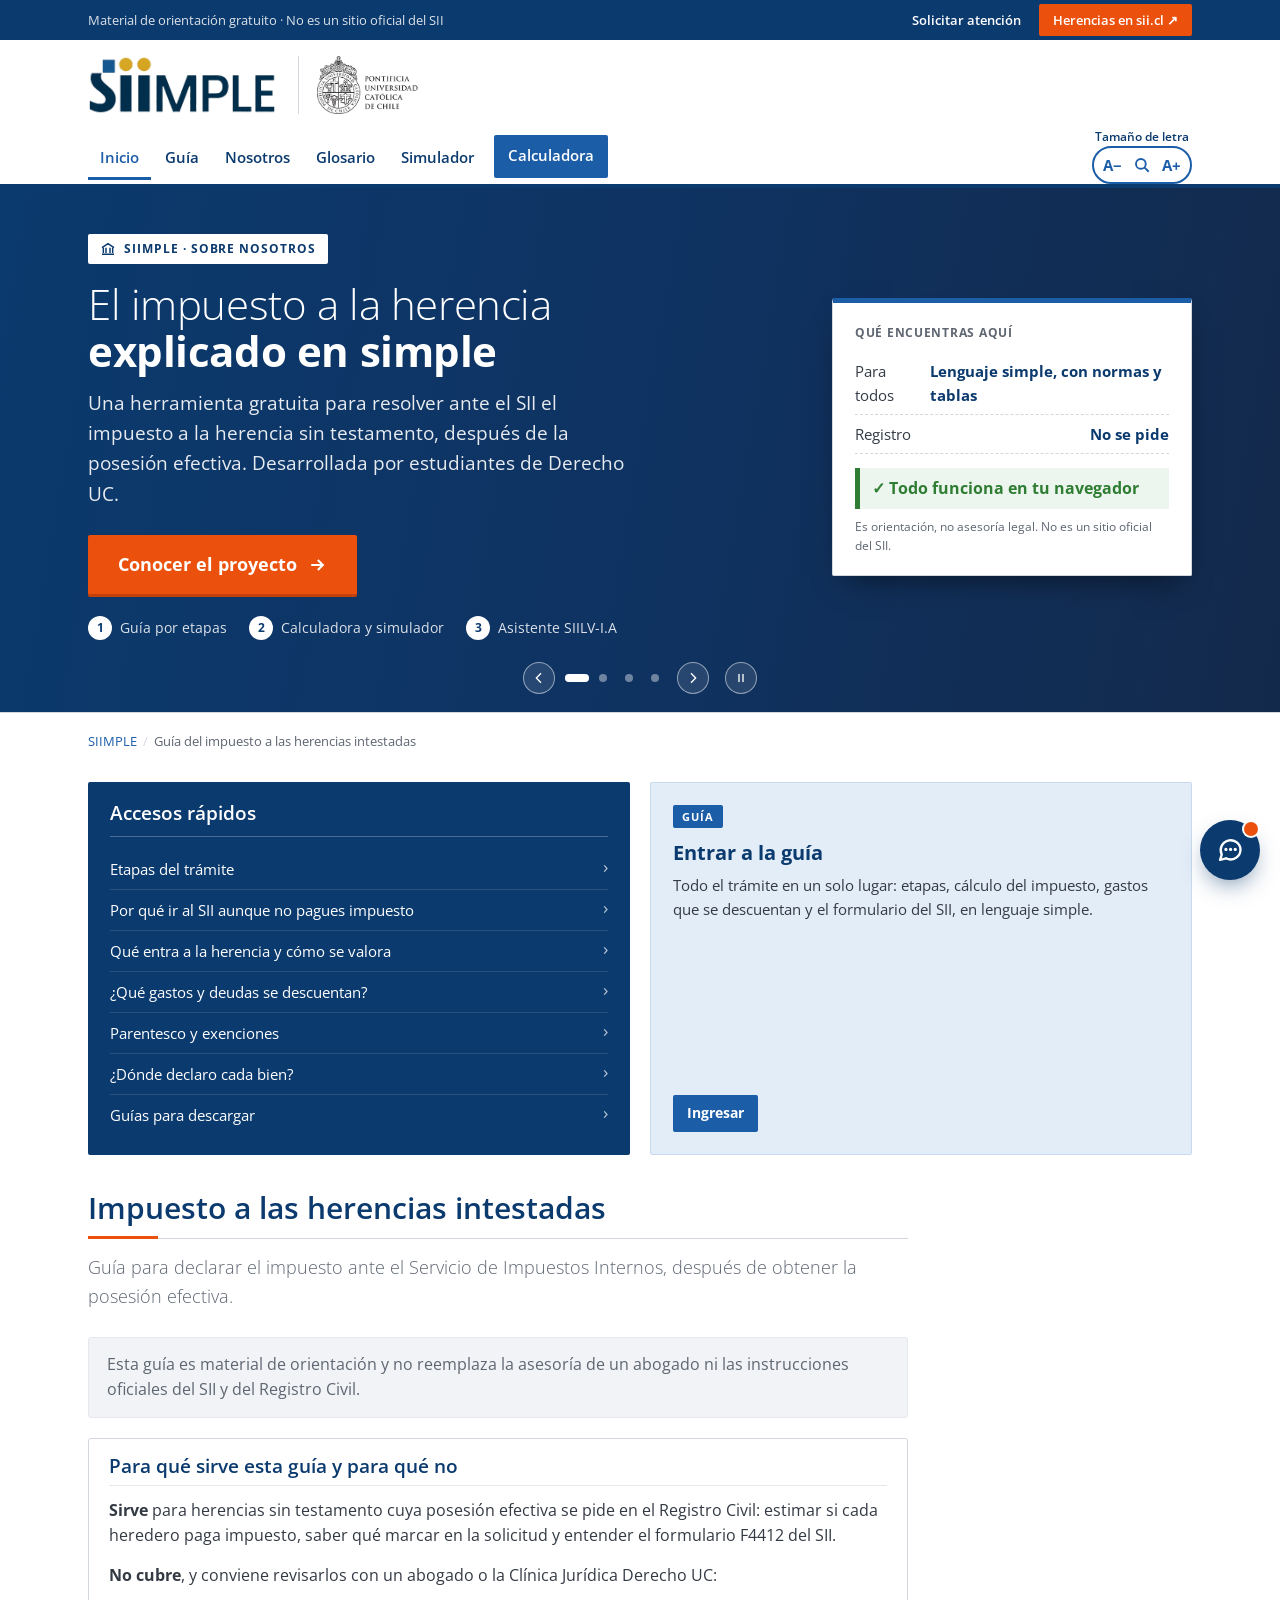
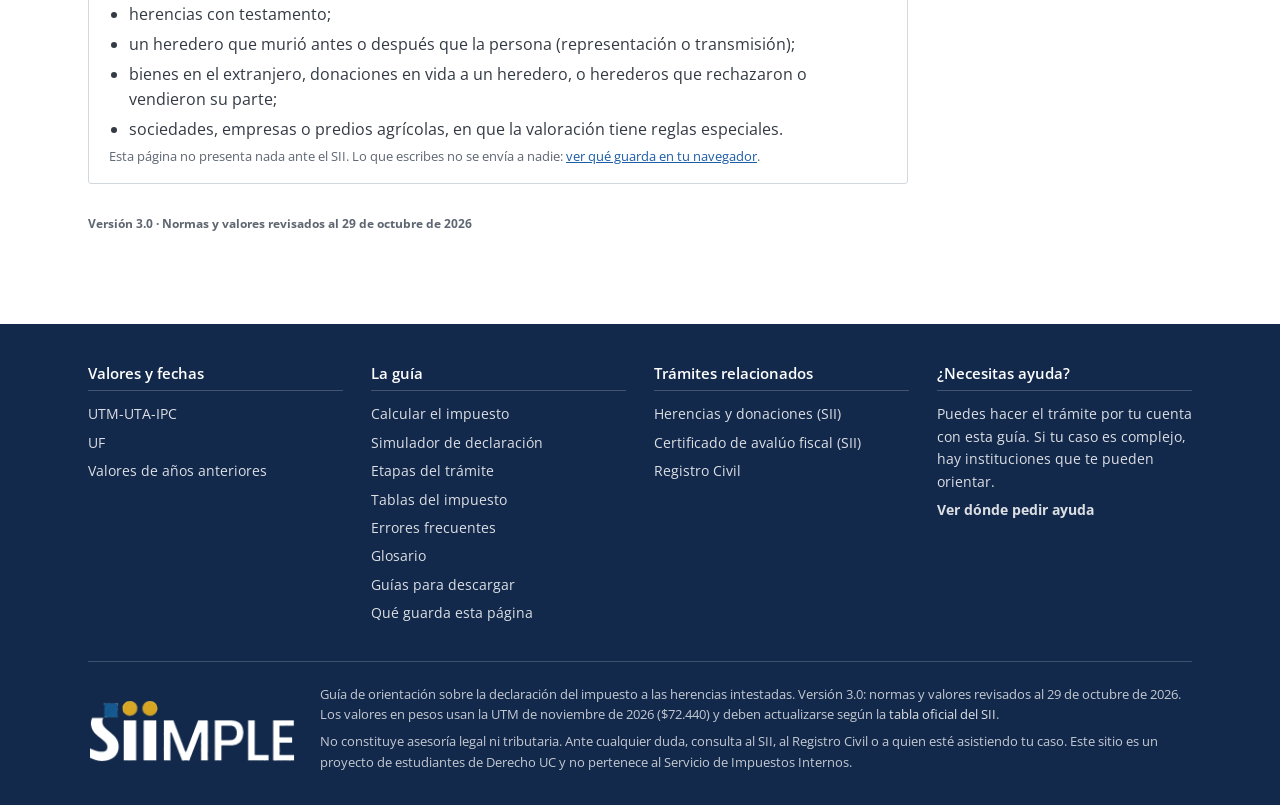
==== commit 86bb4763: "Tarea 9: Cambio (01 y 31) Textos para todo público y derivaciones, Fase 3, bloque 2 (pie: ¿Necesitas" ====
--- a/index.html
+++ b/index.html
@@ -295,6 +295,7 @@
     <button class="item" type="button" data-ir="trampas"><b>Errores frecuentes</b></button>
     <button class="item" type="button" data-ir="dudas-usuario"><b>Dudas frecuentes</b></button>
     <button class="item" type="button" data-ir="guias"><b>Guías para descargar</b></button>
+    <button class="item" type="button" data-ir="ayuda"><b>Dónde pedir ayuda</b></button>
   </div>
 </section>
 
@@ -1600,6 +1601,48 @@
   <div class="nota">Las guías son material de orientación y no reemplazan la asesoría de un abogado ni las instrucciones oficiales del SII y del Registro Civil. Revisa la fecha de actualización impresa en cada una: la UTM y los formularios cambian.</div>
 </section>
 
+<section class="pantalla" id="ayuda" hidden="">
+  <h1>Dónde pedir ayuda</h1>
+  <p class="bajada">Puedes hacer el trámite por tu cuenta. Si tienes dudas o tu caso es complejo, aquí está a quién recurrir según lo que necesites.</p>
+
+  <h2>Según lo que te pasa</h2>
+  <div class="tabla-scroll">
+    <table>
+      <tbody><tr><th>Qué te pasa</th><th>A quién recurrir</th></tr>
+      <tr><td>Tienes dudas sobre el formulario de herencias (F4412), el pago o el certificado del SII</td><td>SII</td></tr>
+      <tr><td>Tienes dudas sobre la posesión efectiva o sobre tu solicitud</td><td>Registro Civil</td></tr>
+      <tr><td>La calculadora no cubre tu caso: hay testamento, un heredero murió antes o después que la persona, quedaron sobrinos, hay bienes en el extranjero o donaciones en vida, alguien rechazó o vendió su parte, o pasaron más de ocho años</td><td>Un abogado o la Clínica Jurídica Derecho UC</td></tr>
+      <tr><td>Necesitas asesoría gratuita</td><td>Corporación de Asistencia Judicial o una clínica jurídica, como la Clínica Jurídica Derecho UC</td></tr>
+      <tr><td>Tienes un problema o un desacuerdo con el SII</td><td>Defensoría del Contribuyente</td></tr>
+    </tbody></table>
+  </div>
+
+  <h2>Instituciones</h2>
+  <div class="guias">
+    <div class="guia"><b>Servicio de Impuestos Internos (SII)</b>
+      <p>Responde dudas sobre el formulario de herencias, el pago del impuesto y el certificado. Puedes escribirle con el formulario «Contacto» de su sitio o ir a una oficina del SII.</p>
+      <a class="descarga" href="https://www.sii.cl/ayudas/asistencia/3042-mesa_ayuda-3044.html" target="_blank" rel="noopener">Mesa de ayuda del SII ↗</a></div>
+    <div class="guia"><b>Registro Civil</b>
+      <p>Tramita la posesión efectiva de las herencias sin testamento. En su sitio puedes pedirla y revisar el estado de tu solicitud.</p>
+      <a class="descarga" href="https://www.registrocivil.cl/" target="_blank" rel="noopener">Sitio del Registro Civil ↗</a></div>
+    <div class="guia"><b>Corporación de Asistencia Judicial</b>
+      <p>Da orientación jurídica gratuita a cualquier persona, y un abogado sin costo a quien no puede pagarlo. Atiende en distintas regiones; en ChileAtiende se explica cómo pedir atención.</p>
+      <a class="descarga" href="https://www.chileatiende.gob.cl/fichas/319-asesoria-juridica-para-realizar-tramite-de-posesion-efectiva" target="_blank" rel="noopener">Ver en ChileAtiende ↗</a></div>
+    <div class="guia"><b>Defensoría del Contribuyente</b>
+      <p>Servicio público que orienta y asiste a los contribuyentes cuando tienen un problema o un desacuerdo con el SII. Atiende en línea y en las sucursales ChileAtiende.</p>
+      <a class="descarga" href="https://www.chileatiende.gob.cl/instituciones/dedecon" target="_blank" rel="noopener">Ver en ChileAtiende ↗</a></div>
+    <div class="guia"><b>Clínicas jurídicas</b>
+      <p>Varias universidades tienen clínicas jurídicas donde estudiantes de Derecho, supervisados por abogados, asesoran gratis. Pregunta en la facultad de Derecho más cercana.</p></div>
+    <div class="guia"><b>Clínica Jurídica Derecho UC</b>
+      <p>Asesoría jurídica gratuita de la Facultad de Derecho UC.<br>
+        Correo: <a href="mailto:clinicajuridica@uc.cl">clinicajuridica@uc.cl</a><br>
+        Teléfono: +56 9 5504 2195<br>
+        Pasaje Quito 43-A, Santiago</p>
+      <a class="descarga" href="https://docs.google.com/forms/d/e/1FAIpQLSehMOzLOG7tXo_FUrF7l-gmuYMQQKxZQjGf1yXQHlMlDK9yHA/viewform" target="_blank" rel="noopener">Solicitud de atención ↗</a></div>
+  </div>
+  <div class="nota">Esta página es material de orientación y no es un sitio oficial del SII ni de las instituciones nombradas. Sus datos de contacto pueden cambiar: confírmalos en el sitio de cada una.</div>
+</section>
+
 <section class="pantalla" id="privacidad" hidden="">
   <h1>Qué guarda esta página</h1>
   <p class="bajada">Para usar la guía no tienes que registrarte ni dar tu nombre. Esto es lo que pasa con lo que escribes.</p>
@@ -1721,11 +1764,11 @@
         </ul>
       </div>
       <div>
-        <h3>Clínica Jurídica Derecho UC</h3>
-        <p>+56 9 5504 2195</p>
-        <p><a href="mailto:clinicajuridica@uc.cl">clinicajuridica@uc.cl</a></p>
-        <p>Pasaje Quito 43-A, Santiago</p>
-        <p><a href="https://docs.google.com/forms/d/e/1FAIpQLSehMOzLOG7tXo_FUrF7l-gmuYMQQKxZQjGf1yXQHlMlDK9yHA/viewform" target="_blank" rel="noopener"><strong>Solicitud de atención ↗</strong></a></p>
+        <h3>¿Necesitas ayuda?</h3>
+        <p>Puedes hacer el trámite por tu cuenta con esta guía. Si tu caso es complejo, hay instituciones que te pueden orientar.</p>
+        <ul>
+          <li><button class="enlace" type="button" data-ir="ayuda"><strong>Ver dónde pedir ayuda</strong></button></li>
+        </ul>
       </div>
     </div>
     <div class="base">
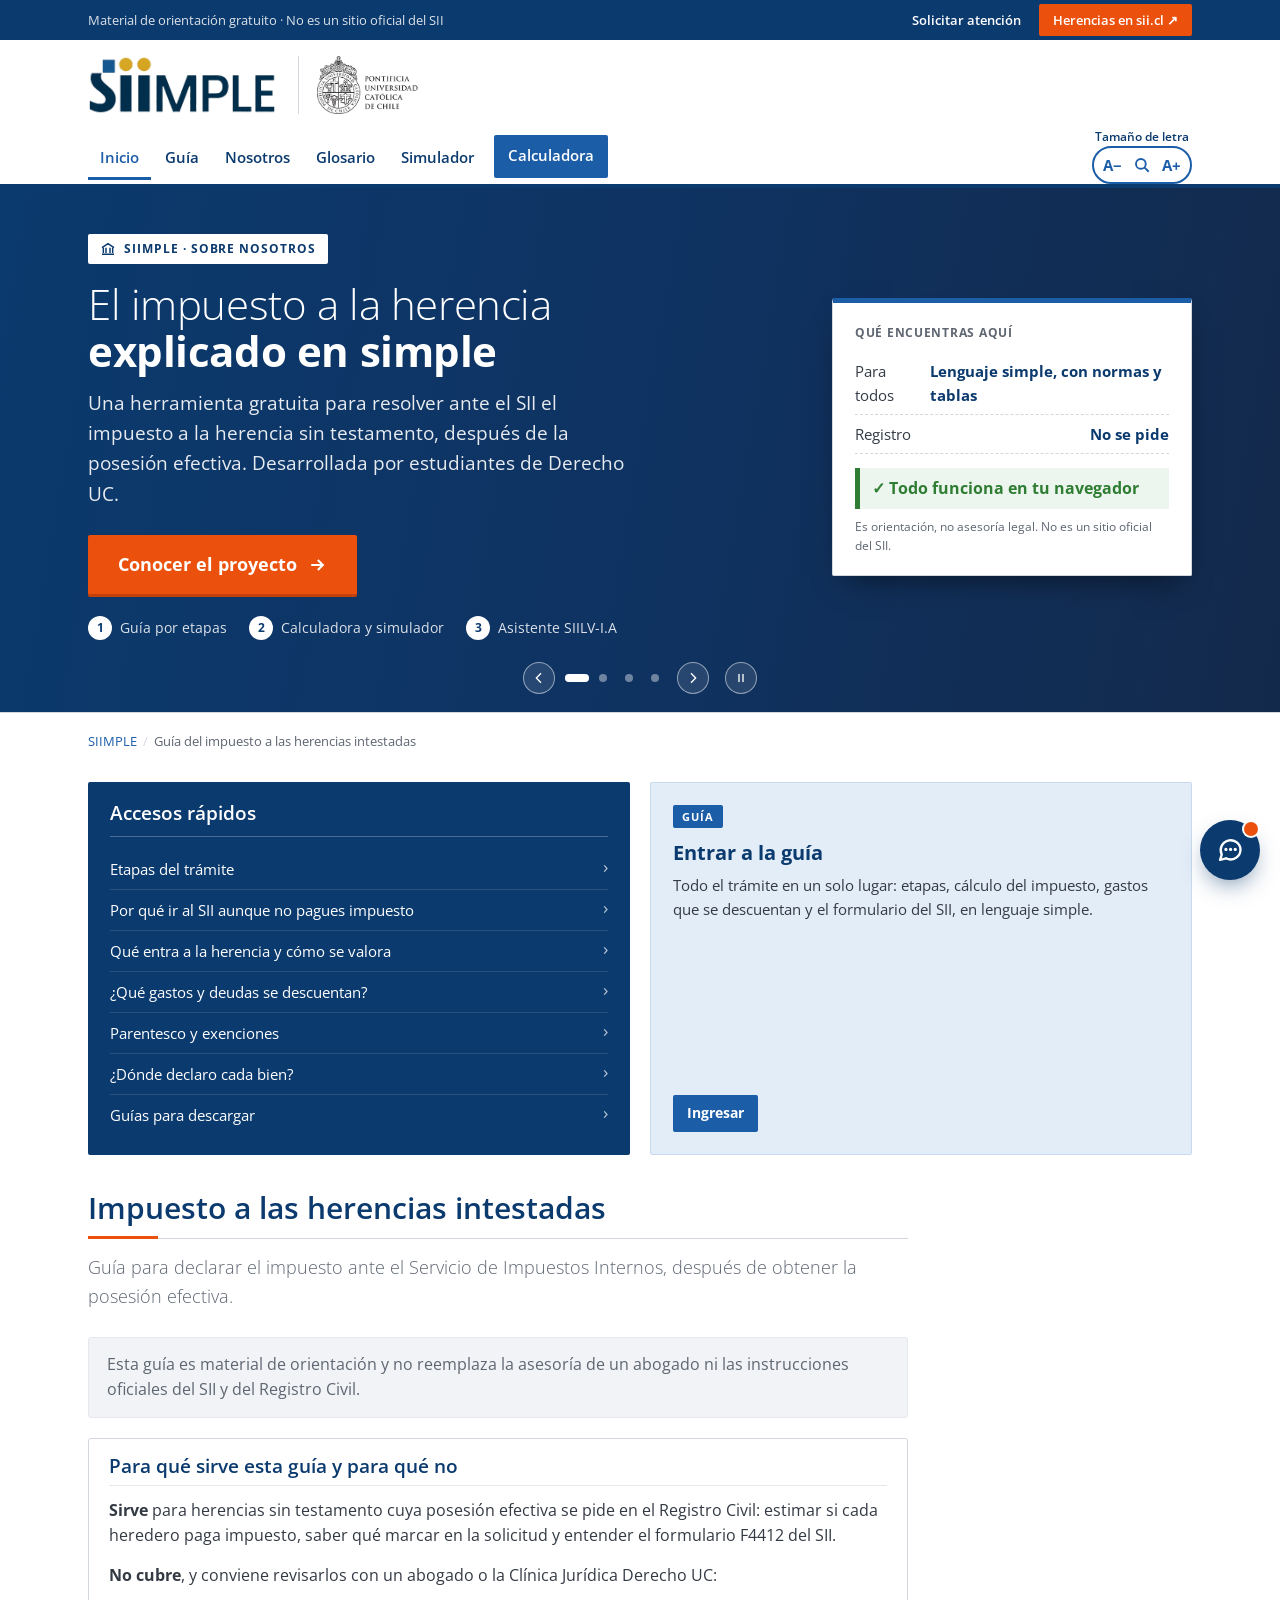
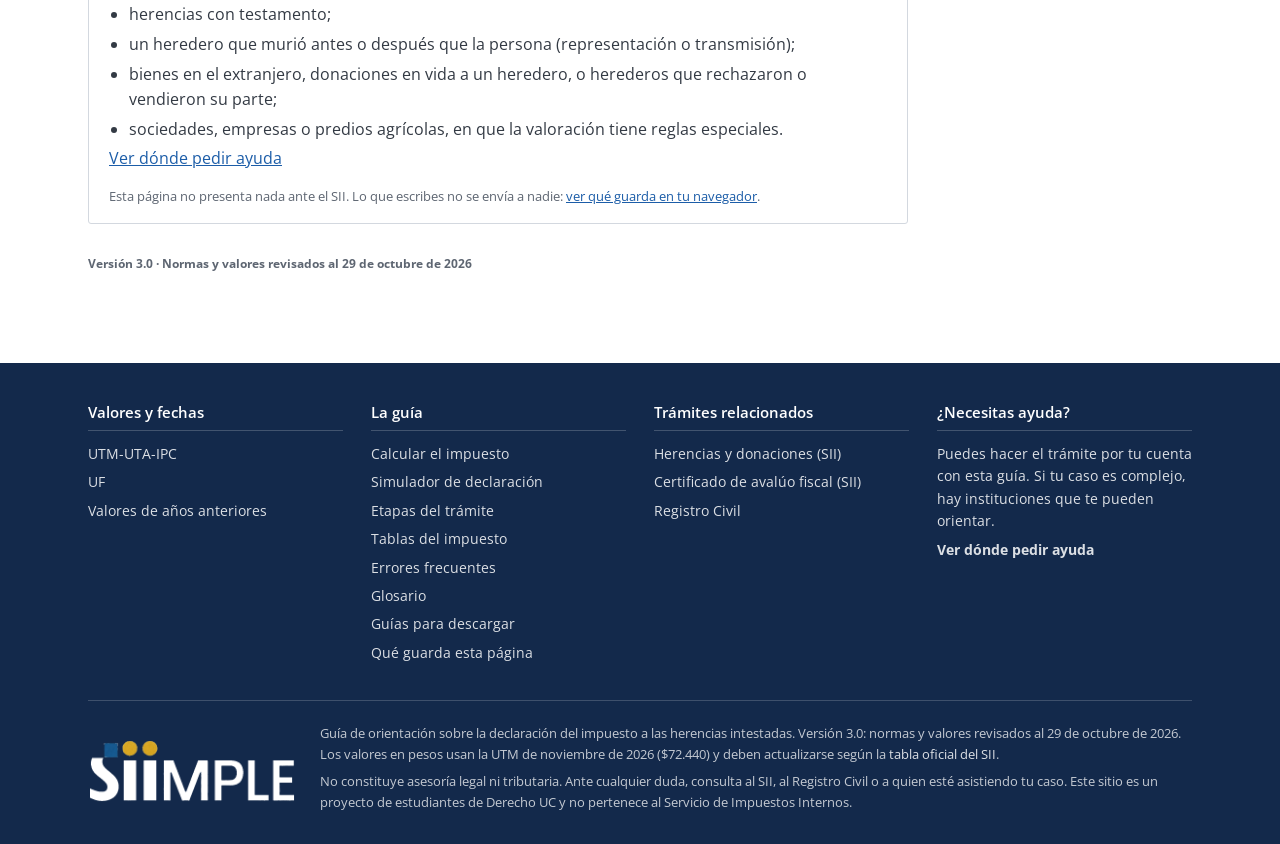
==== commit 71aa3a89: "Tarea 9: Cambio (01 y 31) Textos para todo público y derivaciones, Fase 3, bloque 4 (enlace Ver dónd" ====
--- a/index.html
+++ b/index.html
@@ -264,6 +264,7 @@
         <li>bienes en el extranjero, donaciones en vida a un heredero, o herederos que rechazaron o vendieron su parte;</li>
         <li>sociedades, empresas o predios agrícolas, en que la valoración tiene reglas especiales.</li>
       </ul>
+      <p><button type="button" class="enlace-txt" data-ir="ayuda">Ver dónde pedir ayuda</button></p>
       <p class="fecha-act">Esta página no presenta nada ante el SII. Lo que escribes no se envía a nadie: <button type="button" class="enlace-txt" data-ir="privacidad">ver qué guarda en tu navegador</button>.</p>
     </div>
     <span class="sello">Versión 3.0 · Normas y valores revisados al 29 de octubre de 2026</span>
@@ -739,7 +740,7 @@
     <li><strong>Pasados dos años</strong> desde el fallecimiento, si había impuesto, se deben intereses penales desde esa fecha.</li>
     <li>El SII tiene un plazo para revisar y cobrar: <strong>tres años</strong> desde que vencieron esos dos años, o <strong>seis</strong> si no se presentó declaración. Si ese plazo ya corrió, según el SII, el propio F4412 emite un certificado de vencimiento de los plazos legales.</li>
   </ul>
-  <p>Para un fallecimiento de hace más de ocho años sin declaración, esto puede cambiar mucho lo que se espera pagar. Los plazos pueden interrumpirse en algunos casos, así que confírmalo con un abogado o la Clínica Jurídica Derecho UC antes de dar nada por hecho.</p>
+  <p>Para un fallecimiento de hace más de ocho años sin declaración, esto puede cambiar mucho lo que se espera pagar. Los plazos pueden interrumpirse en algunos casos, así que confírmalo con un abogado o la Clínica Jurídica Derecho UC antes de dar nada por hecho. <button type="button" class="enlace-txt" data-ir="ayuda">Ver dónde pedir ayuda</button></p>
   <p>Además, si en el intertanto murieron otras personas de la familia, hay que reconstruir la cadena de fallecimientos y herederos, y muchas veces tramitar más de una posesión efectiva.</p>
   <div class="norma">Ley 16.271, art. 50; Código Tributario, art. 200; SII, preguntas frecuentes sobre herencias.</div></details>
 
@@ -752,7 +753,7 @@
 
   <details><summary>¿Qué pasa si me olvidé de declarar un bien?</summary>
   <p>La declaración se puede rectificar en el mismo sistema del SII. Es mejor rectificar que dejarlo así: si se vende un bien que no estaba en el inventario, el SII puede cobrar de inmediato y aplicar multa.</p>
-  <p>Si la declaración original se hizo en el formulario antiguo en papel (F4423, usado hasta 2021), revisa con el SII, con un abogado o con la Clínica Jurídica Derecho UC cómo rectificarla.</p>
+  <p>Si la declaración original se hizo en el formulario antiguo en papel (F4423, usado hasta 2021), revisa con el SII, con un abogado o con la Clínica Jurídica Derecho UC cómo rectificarla. <button type="button" class="enlace-txt" data-ir="ayuda">Ver dónde pedir ayuda</button></p>
   <div class="norma">Ley 16.271, art. 69.</div></details>
 
   <details><summary>¿Qué guarda esta página de lo que escribo?</summary>
@@ -1226,7 +1227,7 @@
   <p>Opera cuando el heredero fallece <strong>después</strong> del causante sin haber alcanzado a aceptar o repudiar. Lo que pasa a sus propios herederos es el derecho de opción, es decir, la facultad de aceptar o repudiar esa herencia. Requiere que el transmitente haya sido capaz y digno de suceder, y que su heredero acepte primero la herencia del transmitente.</p>
   <p><em>Ejemplo:</em> murió el abuelo y meses después el padre, sin tramitar nada. Los nietos heredan del padre, y dentro de esa herencia va su derecho a aceptar la del abuelo.</p>
   <p><em>Diferencia con la representación:</em> depende de quién murió primero. Si el padre murió antes que el abuelo, es representación; si murió después, es transmisión.</p>
-  <p><em>En el formulario:</em> en estos casos suelen tramitarse dos posesiones efectivas encadenadas. Cómo se ingresa cada una en el F4412 conviene revisarlo con un abogado o la Clínica Jurídica Derecho UC.</p></details>
+  <p><em>En el formulario:</em> en estos casos suelen tramitarse dos posesiones efectivas encadenadas. Cómo se ingresa cada una en el F4412 conviene revisarlo con un abogado o la Clínica Jurídica Derecho UC. <button type="button" class="enlace-txt" data-ir="ayuda">Ver dónde pedir ayuda</button></p></details>
 
   <details data-nivel="tecnico" hidden=""><summary>Colaterales y grados de parentesco <span class="marca">técnica</span></summary>
   <p>Los parientes colaterales no descienden unos de otros, sino que provienen de un tronco común. El grado se cuenta subiendo hasta ese antepasado común y bajando hasta el pariente: hermano es segundo grado, tío o sobrino tercero, primo o tío abuelo cuarto.</p>
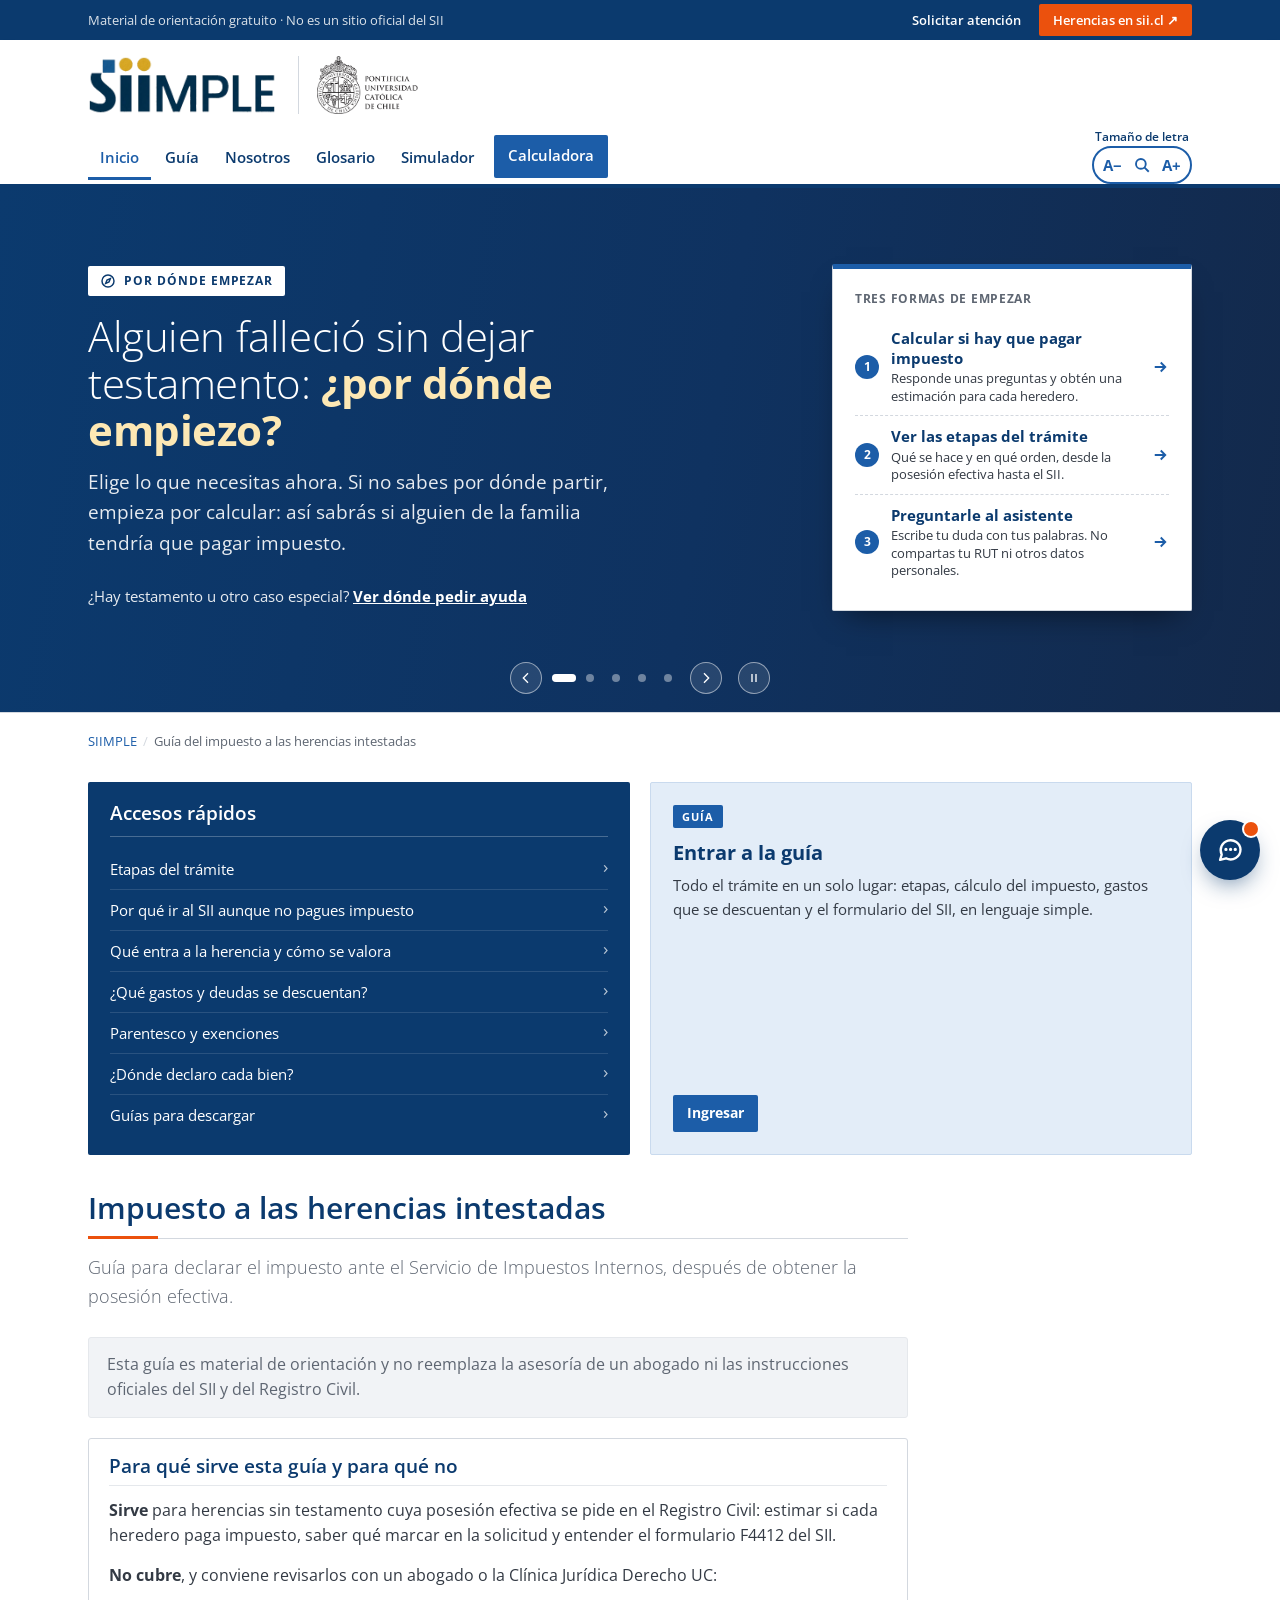
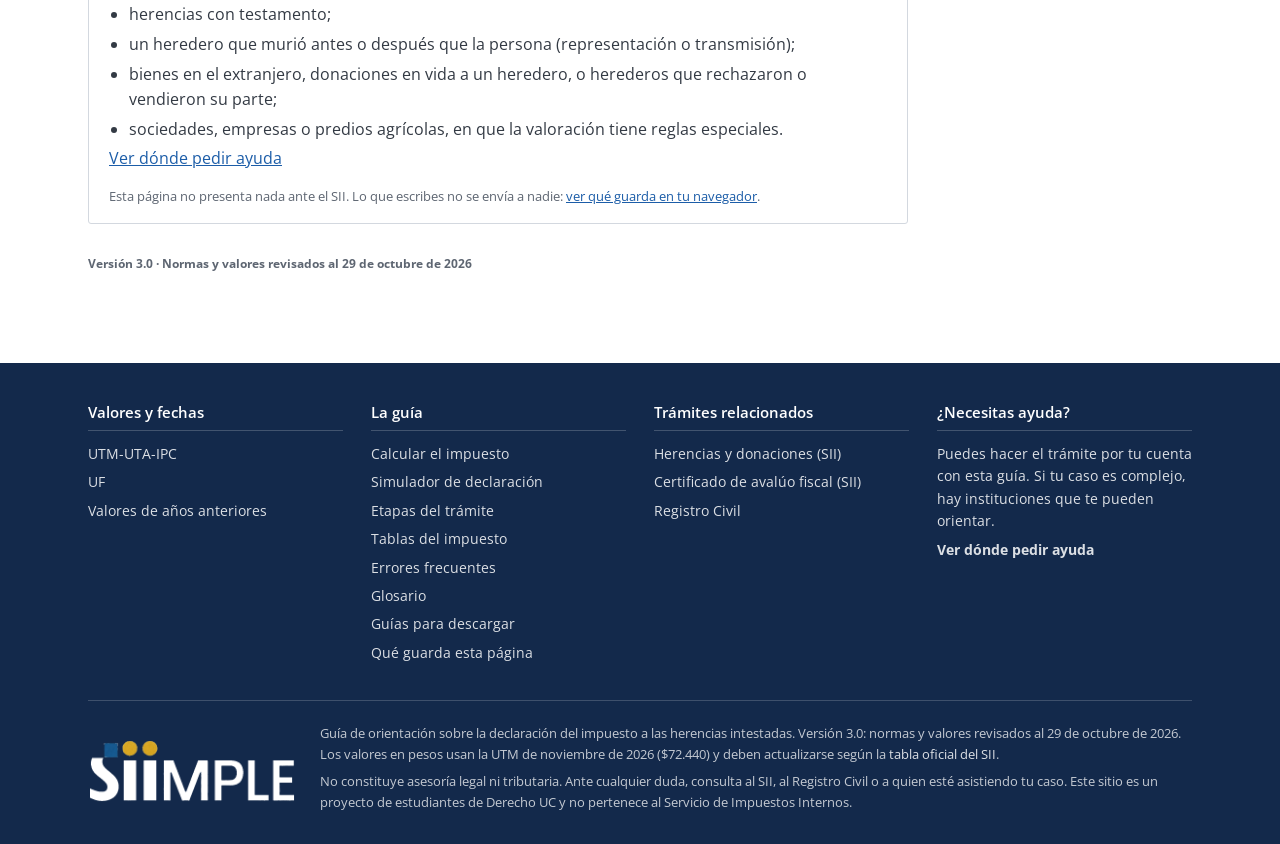
==== commit daf228c5: "Tarea 10: Cambio (30) Portada centrada en quien llega con el problema Co-Authored-By: Claude Opus 5." ====
--- a/index.html
+++ b/index.html
@@ -87,12 +87,118 @@
 
 <section class="pantalla portada" id="inicio">
 
-  <!-- Carrusel destacado: presentación, calculadora, simulador y asistente (se mueve en codigo.js) -->
+  <!-- Carrusel destacado: por dónde empezar, calculadora, simulador, asistente y presentación (se mueve en codigo.js) -->
   <div class="carrusel" id="carrusel" role="region" aria-roledescription="carrusel" aria-label="Presentación y herramientas de la guía">
     <div class="carrusel-pista" id="carruselPista">
 
-    <!-- Slide 1: presentación de SIIMPLE (fondo oscuro) -->
-    <div class="carrusel-slide s-intro" role="group" aria-roledescription="diapositiva" aria-label="1 de 4: Qué es SIIMPLE"><div class="contenedor">
+    <!-- Slide 1: ¿por dónde empiezo? (fondo oscuro, dura 10 segundos: data-segundos) -->
+    <div class="carrusel-slide s-intro s-empezar" data-segundos="10" role="group" aria-roledescription="diapositiva" aria-label="1 de 5: Por dónde empezar"><div class="contenedor">
+      <div>
+        <span class="etiqueta">
+          <svg viewBox="0 0 24 24" fill="none" stroke="currentColor" stroke-width="2.2" aria-hidden="true"><circle cx="12" cy="12" r="9"/><path d="M15.5 8.5l-2 5-5 2 2-5z"/></svg>
+          Por dónde empezar
+        </span>
+        <p class="big">Alguien falleció sin dejar testamento: <strong>¿por dónde empiezo?</strong></p>
+        <p class="medium">Elige lo que necesitas ahora. Si no sabes por dónde partir, empieza por calcular: así sabrás si alguien de la familia tendría que pagar impuesto.</p>
+        <p class="empezar-nota">¿Hay testamento u otro caso especial? <button type="button" class="enlace-txt" data-ir="ayuda">Ver dónde pedir ayuda</button></p>
+      </div>
+      <div class="cta-muestra">
+        <p class="m-tit">Tres formas de empezar</p>
+        <ul class="m-acciones">
+          <li><button type="button" data-ir="calculadora"><b>1</b><span><strong>Calcular si hay que pagar impuesto</strong>Responde unas preguntas y obtén una estimación para cada heredero.</span><svg viewBox="0 0 24 24" fill="none" stroke="currentColor" stroke-width="2.5" aria-hidden="true"><path d="M5 12h14M13 6l6 6-6 6"/></svg></button></li>
+          <li><button type="button" data-ir="viaje"><b>2</b><span><strong>Ver las etapas del trámite</strong>Qué se hace y en qué orden, desde la posesión efectiva hasta el SII.</span><svg viewBox="0 0 24 24" fill="none" stroke="currentColor" stroke-width="2.5" aria-hidden="true"><path d="M5 12h14M13 6l6 6-6 6"/></svg></button></li>
+          <li><button type="button" data-abrir-chat><b>3</b><span><strong>Preguntarle al asistente</strong>Escribe tu duda con tus palabras. No compartas tu RUT ni otros datos personales.</span><svg viewBox="0 0 24 24" fill="none" stroke="currentColor" stroke-width="2.5" aria-hidden="true"><path d="M5 12h14M13 6l6 6-6 6"/></svg></button></li>
+        </ul>
+      </div>
+    </div></div>
+
+    <!-- Slide 2: calculadora -->
+    <div class="carrusel-slide" role="group" aria-roledescription="diapositiva" aria-label="2 de 5: Calculadora de impuesto"><div class="contenedor">
+      <div>
+        <span class="etiqueta">
+          <svg viewBox="0 0 24 24" fill="none" stroke="currentColor" stroke-width="2.2" aria-hidden="true"><rect x="4" y="2" width="16" height="20" rx="2"/><path d="M8 6h8M8 11h.01M12 11h.01M16 11h.01M8 15h.01M12 15h.01M16 15h.01M8 19h.01M12 19h4"/></svg>
+          Calculadora de impuesto a la herencia
+        </span>
+        <p class="big">¿Vas a tener que <strong>pagar impuesto</strong> por la herencia?</p>
+        <p class="medium">Responde unas preguntas y te mostramos una estimación de si tu parte paga impuesto, con el cálculo paso a paso y lo que correspondería marcar en el Registro Civil.</p>
+        <button class="btn-cta" type="button" data-ir="calculadora">
+          Calcular mi impuesto
+          <svg viewBox="0 0 24 24" fill="none" stroke="currentColor" stroke-width="2.5" aria-hidden="true"><path d="M5 12h14M13 6l6 6-6 6"/></svg>
+        </button>
+        <ol class="cta-pasos">
+          <li><b>1</b> Fecha y parentesco</li>
+          <li><b>2</b> Quién más hereda</li>
+          <li><b>3</b> Cuánto valen los bienes</li>
+        </ol>
+      </div>
+      <div class="cta-muestra" aria-hidden="true">
+        <p class="m-tit">Ejemplo de resultado</p>
+        <div class="m-linea"><span>Parentesco</span><b>Hijo</b></div>
+        <div class="m-linea"><span>Te toca</span><b>$16.000.000</b></div>
+        <div class="m-linea"><span>Exención</span><b>600 UTM</b></div>
+        <div class="m-res">✓ Con estos datos, tu parte no paga impuesto</div>
+        <p class="m-nota">Igual necesitarás el certificado del SII para inscribir los bienes.</p>
+      </div>
+    </div></div>
+
+    <!-- Slide 3: simulador del F4412 -->
+    <div class="carrusel-slide s-simulador" role="group" aria-roledescription="diapositiva" aria-label="3 de 5: Simulador de declaración"><div class="contenedor">
+      <div>
+        <span class="etiqueta">
+          <svg viewBox="0 0 24 24" fill="none" stroke="currentColor" stroke-width="2.2" aria-hidden="true"><path d="M14 2H6a2 2 0 0 0-2 2v16a2 2 0 0 0 2 2h12a2 2 0 0 0 2-2V8z"/><path d="M14 2v6h6M8 13h8M8 17h5"/></svg>
+          Simulador del formulario F4412
+        </span>
+        <p class="big">¿Quieres <strong>practicar la declaración</strong> antes de hacerla?</p>
+        <p class="medium">Recorre el formulario de herencias del SII con sus mismas secciones y casillas. Al final verás el impuesto de cada heredero, los giros que se generarían y un comprobante de práctica. Nada se envía al SII.</p>
+        <button class="btn-cta" type="button" data-ir="simulador">
+          Abrir el simulador
+          <svg viewBox="0 0 24 24" fill="none" stroke="currentColor" stroke-width="2.5" aria-hidden="true"><path d="M5 12h14M13 6l6 6-6 6"/></svg>
+        </button>
+        <ol class="cta-pasos">
+          <li><b>1</b> Causante y herederos</li>
+          <li><b>2</b> Bienes y descuentos</li>
+          <li><b>3</b> Impuesto de cada uno</li>
+        </ol>
+      </div>
+      <div class="cta-muestra" aria-hidden="true">
+        <p class="m-tit">Así se ve la práctica</p>
+        <div class="m-linea"><span>Formulario</span><b>F4412</b></div>
+        <div class="m-linea"><span>Herederos</span><b>Cónyuge y 3 hijos</b></div>
+        <div class="m-linea"><span>Estado</span><b>Borrador</b></div>
+        <div class="m-res">✓ Comprobante de práctica listo</div>
+        <p class="m-nota">Es solo un ejercicio: no reemplaza la declaración en sii.cl.</p>
+      </div>
+    </div></div>
+
+    <!-- Slide 4: asistente SIILV-I.A -->
+    <div class="carrusel-slide s-asistente" role="group" aria-roledescription="diapositiva" aria-label="4 de 5: Asistente SIILV-I.A"><div class="contenedor">
+      <div>
+        <span class="etiqueta">
+          <svg viewBox="0 0 24 24" fill="none" stroke="currentColor" stroke-width="2.2" aria-hidden="true"><path d="M21 15a2 2 0 0 1-2 2H7l-4 4V5a2 2 0 0 1 2-2h14a2 2 0 0 1 2 2z"/></svg>
+          Asistente SIILV-I.A
+        </span>
+        <p class="big">¿Tienes una <strong>duda puntual</strong>?</p>
+        <p class="medium">Pregúntale al asistente con tus palabras: dónde declarar un bien o cuánto podría pagar tu parte. Responde con la información de esta guía y te lleva a la sección que corresponde.</p>
+        <button class="btn-cta" type="button" data-abrir-chat>
+          Abrir el asistente
+          <svg viewBox="0 0 24 24" fill="none" stroke="currentColor" stroke-width="2.5" aria-hidden="true"><path d="M5 12h14M13 6l6 6-6 6"/></svg>
+        </button>
+        <ol class="cta-pasos">
+          <li><b>1</b> Escribe tu pregunta</li>
+          <li><b>2</b> Lee la respuesta</li>
+          <li><b>3</b> Sigue el enlace a la guía</li>
+        </ol>
+      </div>
+      <div class="cta-muestra" aria-hidden="true">
+        <p class="m-tit">Ejemplo de conversación</p>
+        <p class="m-chat yo">¿Dónde declaro el auto?</p>
+        <p class="m-chat bot">En la categoría Vehículos, con su código SII y la tasación.</p>
+        <p class="m-nota">No escribas tu RUT ni otros datos personales en el chat.</p>
+      </div>
+    </div></div>
+
+    <!-- Slide 5: presentación de SIIMPLE (fondo amarillo) -->
+    <div class="carrusel-slide s-nosotros" role="group" aria-roledescription="diapositiva" aria-label="5 de 5: Qué es SIIMPLE"><div class="contenedor">
       <div>
         <span class="etiqueta">
           <svg viewBox="0 0 24 24" fill="none" stroke="currentColor" stroke-width="2.2" aria-hidden="true"><path d="M3 10l9-6 9 6M5 10v8M19 10v8M9 10v8M15 10v8M3 20h18"/></svg>
@@ -119,99 +225,15 @@
       </div>
     </div></div>
 
-    <!-- Slide 2: calculadora -->
-    <div class="carrusel-slide" role="group" aria-roledescription="diapositiva" aria-label="2 de 4: Calculadora de impuesto"><div class="contenedor">
-      <div>
-        <span class="etiqueta">
-          <svg viewBox="0 0 24 24" fill="none" stroke="currentColor" stroke-width="2.2" aria-hidden="true"><rect x="4" y="2" width="16" height="20" rx="2"/><path d="M8 6h8M8 11h.01M12 11h.01M16 11h.01M8 15h.01M12 15h.01M16 15h.01M8 19h.01M12 19h4"/></svg>
-          Calculadora de impuesto a la herencia
-        </span>
-        <p class="big">¿Vas a tener que <strong>pagar impuesto</strong> por la herencia?</p>
-        <p class="medium">Responde unas preguntas y te mostramos una estimación de si tu parte paga impuesto, con el cálculo paso a paso y lo que correspondería marcar en el Registro Civil.</p>
-        <button class="btn-cta" type="button" data-ir="calculadora">
-          Calcular mi impuesto
-          <svg viewBox="0 0 24 24" fill="none" stroke="currentColor" stroke-width="2.5" aria-hidden="true"><path d="M5 12h14M13 6l6 6-6 6"/></svg>
-        </button>
-        <ol class="cta-pasos">
-          <li><b>1</b> Fecha y parentesco</li>
-          <li><b>2</b> Quién más hereda</li>
-          <li><b>3</b> Cuánto valen los bienes</li>
-        </ol>
-      </div>
-      <div class="cta-muestra" aria-hidden="true">
-        <p class="m-tit">Ejemplo de resultado</p>
-        <div class="m-linea"><span>Parentesco</span><b>Hijo</b></div>
-        <div class="m-linea"><span>Te toca</span><b>$16.000.000</b></div>
-        <div class="m-linea"><span>Exención</span><b>600 UTM</b></div>
-        <div class="m-res">✓ Con estos datos, tu parte no paga impuesto</div>
-        <p class="m-nota">Igual necesitarás el certificado del SII para inscribir los bienes.</p>
-      </div>
-    </div></div>
-
-    <!-- Slide 3: simulador del F4412 -->
-    <div class="carrusel-slide s-simulador" role="group" aria-roledescription="diapositiva" aria-label="3 de 4: Simulador de declaración"><div class="contenedor">
-      <div>
-        <span class="etiqueta">
-          <svg viewBox="0 0 24 24" fill="none" stroke="currentColor" stroke-width="2.2" aria-hidden="true"><path d="M14 2H6a2 2 0 0 0-2 2v16a2 2 0 0 0 2 2h12a2 2 0 0 0 2-2V8z"/><path d="M14 2v6h6M8 13h8M8 17h5"/></svg>
-          Simulador del formulario F4412
-        </span>
-        <p class="big">¿Quieres <strong>practicar la declaración</strong> antes de hacerla?</p>
-        <p class="medium">Recorre el formulario de herencias del SII con sus mismas secciones y casillas. Al final verás el impuesto de cada heredero, los giros que se generarían y un comprobante de práctica. Nada se envía al SII.</p>
-        <button class="btn-cta" type="button" data-ir="simulador">
-          Abrir el simulador
-          <svg viewBox="0 0 24 24" fill="none" stroke="currentColor" stroke-width="2.5" aria-hidden="true"><path d="M5 12h14M13 6l6 6-6 6"/></svg>
-        </button>
-        <ol class="cta-pasos">
-          <li><b>1</b> Causante y herederos</li>
-          <li><b>2</b> Bienes y descuentos</li>
-          <li><b>3</b> Impuesto de cada uno</li>
-        </ol>
-      </div>
-      <div class="cta-muestra" aria-hidden="true">
-        <p class="m-tit">Así se ve la práctica</p>
-        <div class="m-linea"><span>Formulario</span><b>F4412</b></div>
-        <div class="m-linea"><span>Herederos</span><b>Cónyuge y 3 hijos</b></div>
-        <div class="m-linea"><span>Estado</span><b>Borrador</b></div>
-        <div class="m-res">✓ Comprobante de práctica listo</div>
-        <p class="m-nota">Es solo un ejercicio: no reemplaza la declaración en sii.cl.</p>
-      </div>
-    </div></div>
-
-    <!-- Slide 4: asistente SIILV-I.A -->
-    <div class="carrusel-slide s-asistente" role="group" aria-roledescription="diapositiva" aria-label="4 de 4: Asistente SIILV-I.A"><div class="contenedor">
-      <div>
-        <span class="etiqueta">
-          <svg viewBox="0 0 24 24" fill="none" stroke="currentColor" stroke-width="2.2" aria-hidden="true"><path d="M21 15a2 2 0 0 1-2 2H7l-4 4V5a2 2 0 0 1 2-2h14a2 2 0 0 1 2 2z"/></svg>
-          Asistente SIILV-I.A
-        </span>
-        <p class="big">¿Tienes una <strong>duda puntual</strong>?</p>
-        <p class="medium">Pregúntale al asistente con tus palabras: dónde declarar un bien o cuánto podría pagar tu parte. Responde con la información de esta guía y te lleva a la sección que corresponde.</p>
-        <button class="btn-cta" type="button" data-abrir-chat>
-          Abrir el asistente
-          <svg viewBox="0 0 24 24" fill="none" stroke="currentColor" stroke-width="2.5" aria-hidden="true"><path d="M5 12h14M13 6l6 6-6 6"/></svg>
-        </button>
-        <ol class="cta-pasos">
-          <li><b>1</b> Escribe tu pregunta</li>
-          <li><b>2</b> Lee la respuesta</li>
-          <li><b>3</b> Sigue el enlace a la guía</li>
-        </ol>
-      </div>
-      <div class="cta-muestra" aria-hidden="true">
-        <p class="m-tit">Ejemplo de conversación</p>
-        <p class="m-chat yo">¿Dónde declaro el auto?</p>
-        <p class="m-chat bot">En la categoría Vehículos, con su código SII y la tasación.</p>
-        <p class="m-nota">No escribas tu RUT ni otros datos personales en el chat.</p>
-      </div>
-    </div></div>
-
     </div>
     <div class="carrusel-controles contenedor">
       <button type="button" class="carrusel-flecha" id="carruselAnt" aria-label="Diapositiva anterior"><svg viewBox="0 0 24 24" fill="none" stroke="currentColor" stroke-width="2" aria-hidden="true"><path d="M15 5l-7 7 7 7"/></svg></button>
       <div class="carrusel-puntos" id="carruselPuntos">
-        <button type="button" aria-label="Ver diapositiva 1: Qué es SIIMPLE"></button>
+        <button type="button" aria-label="Ver diapositiva 1: Por dónde empezar"></button>
         <button type="button" aria-label="Ver diapositiva 2: Calculadora de impuesto"></button>
         <button type="button" aria-label="Ver diapositiva 3: Simulador de declaración"></button>
         <button type="button" aria-label="Ver diapositiva 4: Asistente SIILV-I.A"></button>
+        <button type="button" aria-label="Ver diapositiva 5: Qué es SIIMPLE"></button>
       </div>
       <button type="button" class="carrusel-flecha" id="carruselSig" aria-label="Diapositiva siguiente"><svg viewBox="0 0 24 24" fill="none" stroke="currentColor" stroke-width="2" aria-hidden="true"><path d="M9 5l7 7-7 7"/></svg></button>
       <button type="button" class="carrusel-flecha" id="carruselPausa" aria-label="Pausar el carrusel" title="Pausar el carrusel">
--- a/estilos.css
+++ b/estilos.css
@@ -131,6 +131,22 @@
 .s-intro .cta-muestra{border-top-color:var(--primario);box-shadow:0 14px 30px -14px rgba(0,0,0,.6)}
 .s-simulador .cta-muestra{border-top-color:var(--acento)}
 .s-asistente .cta-muestra{border-top-color:var(--ok)}
+/* Presentación de SIIMPLE (última diapositiva): amarillo con la misma intensidad que las demás */
+.carrusel-slide.s-nosotros{background:linear-gradient(100deg,#FFFBEB 0%,#FFF3D1 55%,#FDE8B4 100%)}
+.s-nosotros .cta-muestra{border-top-color:#B7791F}
+/* Diapositiva «¿Por dónde empiezo?» (fondo oscuro, s-intro): tarjeta con las tres acciones */
+.carrusel .s-empezar .big strong{color:#FDE8B4}
+.s-empezar .empezar-nota{color:rgba(255,255,255,.9);font-size:0.9375rem;margin:0}
+.s-empezar .empezar-nota .enlace-txt{color:#fff;font-weight:700}
+.m-acciones{list-style:none;margin:0;padding:0}
+.m-acciones li{margin:0;border-bottom:1px dashed var(--linea)}
+.m-acciones li:last-child{border-bottom:none}
+.m-acciones button{display:flex;align-items:center;gap:12px;width:100%;font:inherit;text-align:left;color:var(--tinta);background:none;border:none;padding:10px 0;cursor:pointer;font-size:0.8125rem;line-height:1.35}
+.m-acciones b{flex:none;display:inline-grid;place-items:center;width:24px;height:24px;border-radius:50%;background:var(--primario);color:#fff;font-size:0.75rem}
+.m-acciones span{flex:1}
+.m-acciones strong{display:block;color:var(--primario-osc);font-size:0.9375rem;margin-bottom:2px}
+.m-acciones svg{flex:none;width:18px;height:18px;color:var(--primario)}
+.m-acciones button:hover strong{text-decoration:underline}
 .carrusel .carrusel-slide .contenedor{display:grid;grid-template-columns:1.2fr 1fr;gap:40px;align-items:center;padding-top:46px;padding-bottom:72px;position:relative;height:100%}
 @media (prefers-reduced-motion:no-preference){.carrusel-pista{transition:transform .45s ease}}
 /* Controles: flotan sobre el borde inferior de la diapositiva, para tomar su color */
@@ -194,8 +210,7 @@
 .puerta b{font-size:1.25rem;font-weight:700;color:var(--primario-osc);display:block;margin-bottom:8px;line-height:1.25}
 .puerta span.p-desc{color:var(--tinta);font-size:0.9375rem;display:block;flex:1}
 .puerta .p-ir{display:inline-block;align-self:flex-start;margin-top:16px;font-weight:700;font-size:0.875rem;color:#fff;background:var(--primario);padding:7px 14px;border-radius:2px}
-.puerta:hover .p-ir{background:var(--primario-osc)}
-.sello{display:inline-block;font-size:0.75rem;font-weight:700;color:var(--tinta-suave);margin-top:10px}
+.puerta:hover .p-ir{background:var(--primario-osc)}.sello{display:inline-block;font-size:0.75rem;font-weight:700;color:var(--tinta-suave);margin-top:10px}
 
 /* ---------- Componentes de contenido ---------- */
 .destacado{display:flex;align-items:center;gap:18px;width:100%;text-align:left;background:var(--primario);color:#fff;border:none;border-left:8px solid var(--acento);border-radius:var(--radio);padding:22px 24px;font:inherit;cursor:pointer;margin-top:22px;box-shadow:var(--sombra)}
@@ -379,8 +394,7 @@
   .carrusel .big{font-size:1.9375rem}
   .carrusel .medium{font-size:1.0625rem}
   .btn-cta{width:100%}
-  .fila-azul{grid-template-columns:1fr}
-  h1{font-size:1.625rem}
+  .fila-azul{grid-template-columns:1fr}  h1{font-size:1.625rem}
   .pie-sitio .columnas{grid-template-columns:1fr}
   .flotante-calc{right:12px;bottom:12px}
   .flotante-calc .txt-largo{display:none}
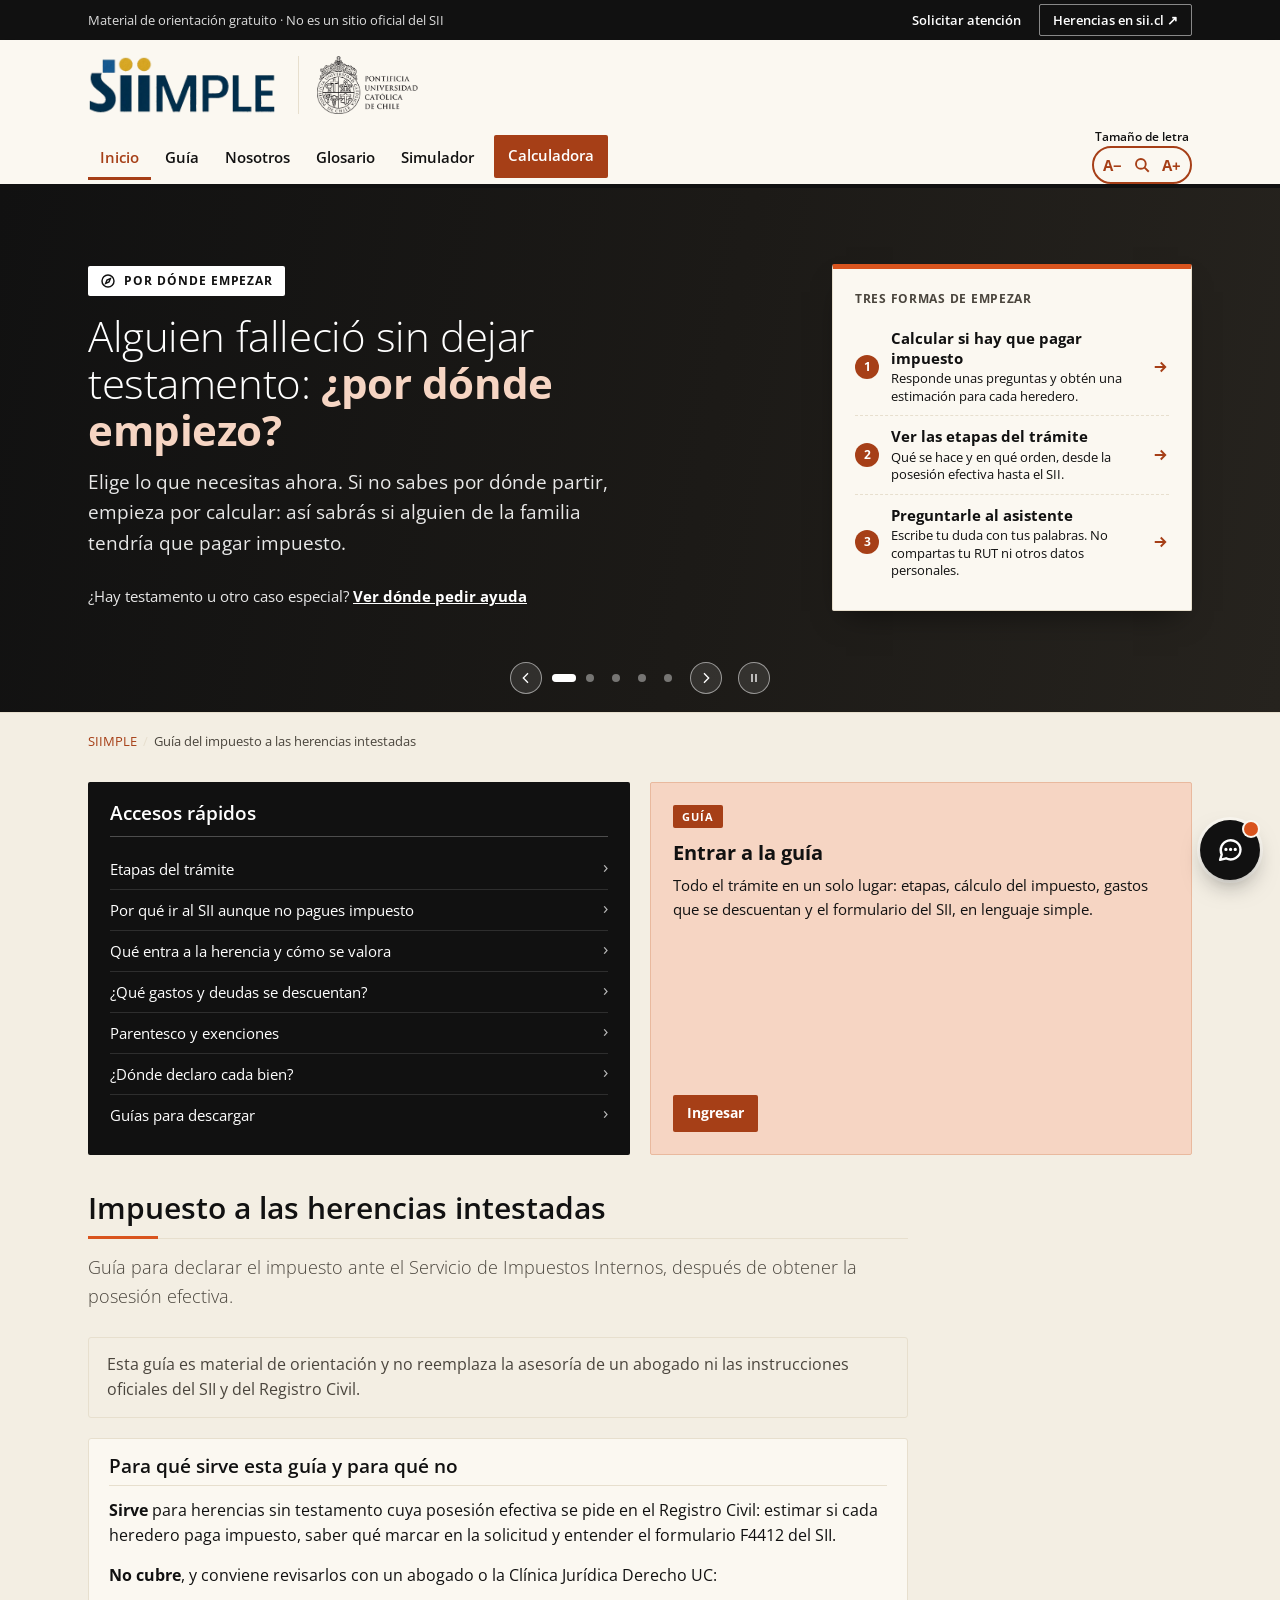
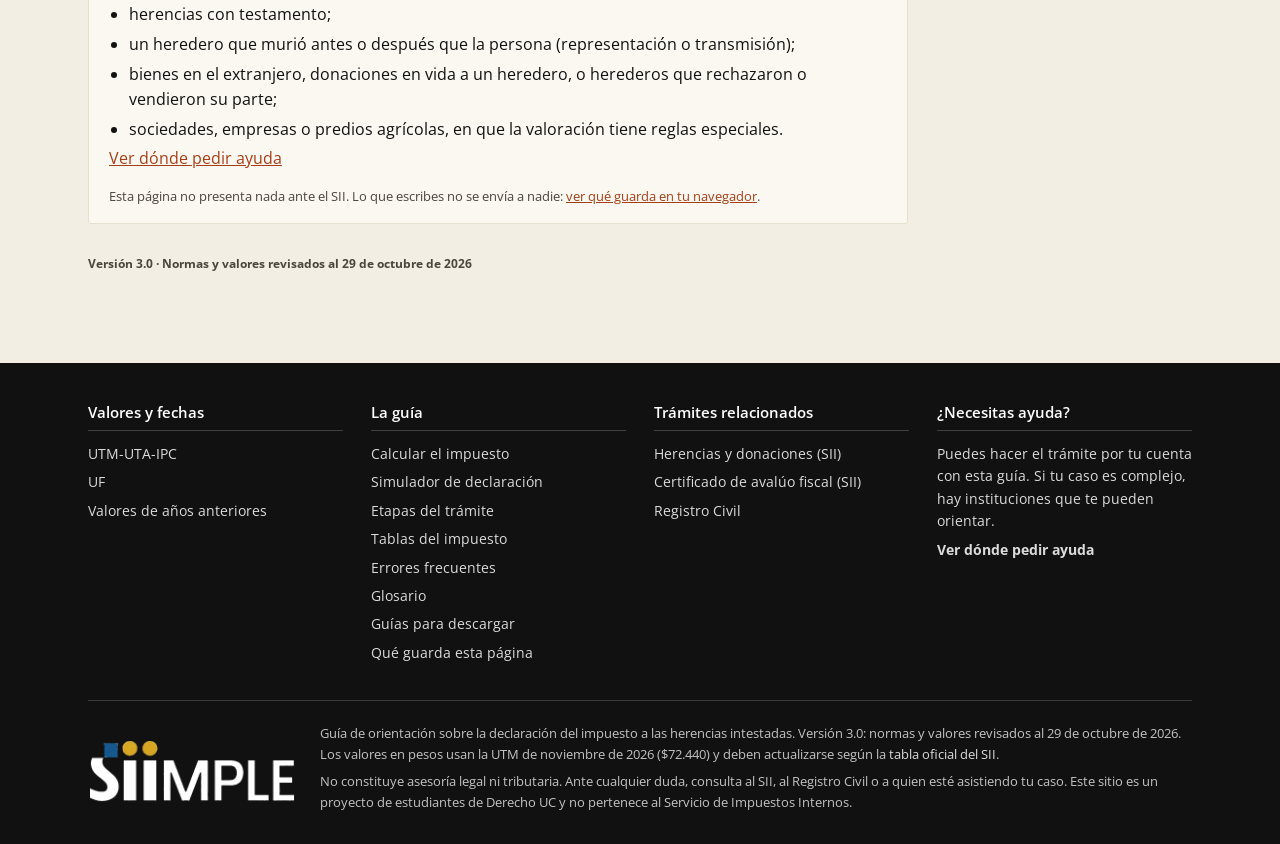
==== commit 781f7d21: "Tarea 25: Cambio (07 y 33) Propuesta "001" de Paleta propia (negro-naranjo) Co-Authored-By: Claude O" ====
--- a/index.html
+++ b/index.html
@@ -356,7 +356,9 @@
   <h2>Antes de empezar: estimar el impuesto</h2>
   <p>La solicitud de posesión efectiva pregunta si las asignaciones están exentas o afectas al impuesto. Es una pregunta sobre <strong>todos los herederos</strong>, no solo sobre quien llena la solicitud, y tiene tres respuestas posibles: exentas todas, afectas algunas o afectas todas.</p>
   <p>Para contestarla hay que saber cuánto le toca a cada heredero y compararlo con su exención. Eso es lo que hace la calculadora de esta guía. El propio formulario F4412 del SII también puede usarse para calcular y guardar un borrador antes de tener la posesión efectiva, con la clave de uno de los herederos.</p>
-  <div class="norma">Ley 16.271, art. 60: en las posesiones efectivas que se tramitan ante el Registro Civil, la solicitud debe indicar si las asignaciones están afectas o exentas.</div>
+  <details class="detalle-tecnico"><summary>Ver norma y detalle técnico</summary>
+    <div class="norma">Ley 16.271, art. 60: en las posesiones efectivas que se tramitan ante el Registro Civil, la solicitud debe indicar si las asignaciones están afectas o exentas.</div>
+  </details>
   <div class="menu enlace-caja">
     <button class="item" type="button" data-ir="calculadora"><b>Estimar el impuesto de la familia</b><span>La calculadora indica qué casilla correspondería marcar</span></button>
   </div>
@@ -371,7 +373,9 @@
     <li><strong>Separación total de bienes.</strong> Forma la herencia lo que era de la persona fallecida.</li>
     <li><strong>Acuerdo de unión civil.</strong> Por regla general cada conviviente conserva lo suyo. Solo si al celebrarlo pactaron comunidad, los bienes adquiridos a título oneroso durante el acuerdo se entienden de ambos por mitades.</li>
   </ul>
-  <div class="norma">Código Civil, arts. 1774 (división de los gananciales por mitad) y 1792-1 y siguientes (participación en los gananciales); Ley 20.830, art. 15 (régimen de bienes del acuerdo de unión civil).</div>
+  <details class="detalle-tecnico"><summary>Ver norma y detalle técnico</summary>
+    <div class="norma">Código Civil, arts. 1774 (división de los gananciales por mitad) y 1792-1 y siguientes (participación en los gananciales); Ley 20.830, art. 15 (régimen de bienes del acuerdo de unión civil).</div>
+  </details>
   <p>Más detalle: <button type="button" class="enlace-txt" data-ir="que-entra" data-apartado="regimen-matrimonial">el régimen matrimonial</button>.</p>
   <p>Guarda una copia de la solicitud con su inventario: esos montos se vuelven a usar en el paso siguiente.</p>
   <details><summary>Más detalle: el formulario y su inventario</summary>
@@ -397,7 +401,9 @@
   <h2>Paso 3. Conservador de Bienes Raíces: las inscripciones</h2>
   <p>Con la resolución de posesión efectiva y el certificado del SII se pide, en el Conservador de cada comuna donde haya un inmueble, la inscripción especial de herencia. Desde ahí los herederos pueden vender o hipotecar, pero todos juntos. Para que cada uno disponga por separado del inmueble que le tocó, falta inscribir la partición.</p>
   <p>Si la masa de bienes es pequeña, el Conservador no cobra o cobra la mitad: revisa los <button type="button" class="enlace-txt" data-ir="costos">costos</button>.</p>
-  <div class="norma">Código Civil, art. 688; Ley 16.271, arts. 30 bis y 54.</div>
+  <details class="detalle-tecnico"><summary>Ver norma y detalle técnico</summary>
+    <div class="norma">Código Civil, art. 688; Ley 16.271, arts. 30 bis y 54.</div>
+  </details>
   <details><summary>Más detalle: las tres inscripciones del art. 688</summary>
     <p>El art. 688 del Código Civil parte de una premisa que conviene entender bien: al momento de deferirse la herencia, la posesión efectiva de ella se confiere por el solo ministerio de la ley al heredero. Es decir, el heredero ya es poseedor legal desde la muerte. Pero esa posesión legal no lo habilita para disponer de un inmueble mientras no preceda:</p>
     <ol>
@@ -631,8 +637,10 @@
   <h2>Qué dice la ley cuando toda la herencia está exenta</h2>
   <p>La exención es la parte de cada asignación que la ley deja fuera del impuesto: 600 UTM para hijos, cónyuge o conviviente civil y padres; 60 UTM para hermanos, tíos, sobrinos y primos; nada para parientes más lejanos. Como es alta para la familia cercana, en muchas herencias nadie paga.</p>
   <p>Para ese caso hay una regla especial. Si la posesión efectiva se pide en el Registro Civil, la solicitud debe indicar si las asignaciones están exentas o afectas. <strong>Si todas resultan exentas y así consta en la solicitud, la ley da por cumplida la obligación de declarar.</strong></p>
-  <div class="norma">Ley 16.271, art. 60, inciso final.</div>
   <p>Ojo con dos cosas. La regla exige que <em>todas</em> las asignaciones estén exentas: si un solo heredero supera su exención, corresponde marcar "afectas algunas" y declarar. Y la constancia tiene que ser correcta: si se marcó "exentas todas" y no lo eran, la obligación no se cumplió.</p>
+  <details class="detalle-tecnico"><summary>Ver norma y detalle técnico</summary>
+    <div class="norma">Ley 16.271, art. 60, inciso final.</div>
+  </details>
 
   <h2>Entonces, ¿para qué ir al SII?</h2>
   <p>Por el certificado. Aunque la ley dé por cumplida la declaración, otras normas exigen acreditar el pago o la exención antes de entregar o inscribir bienes del causante:</p>
@@ -650,7 +658,9 @@
     <li><strong>Si todo era exento,</strong> no hay intereses que cobrar, pero los bienes siguen sin poder inscribirse ni retirarse hasta tener el certificado.</li>
   </ul>
   <p>Si se descubre después un error, como un bien que se olvidó, la declaración se puede rectificar en el mismo sistema del SII. Conviene hacerlo: el SII puede revisar durante tres años desde que venció el plazo de dos años, o seis si no se presentó declaración.</p>
-  <div class="norma">Ley 16.271, arts. 26, 44, 50, 53, 54, 60 y 69; Código Tributario, art. 200.</div>
+  <details class="detalle-tecnico"><summary>Ver norma y detalle técnico</summary>
+    <div class="norma">Ley 16.271, arts. 26, 44, 50, 53, 54, 60 y 69; Código Tributario, art. 200.</div>
+  </details>
 
   <div class="nota">
     <b>Si alguien te dijo que "no pagas impuesto, así que no tienes que ir al SII"</b>, tiene razón a medias: puede que no debas pagar, y puede que la ley dé por cumplida tu declaración, pero vas a necesitar el certificado del SII para terminar el trámite.
@@ -674,8 +684,10 @@
       <tr><td>Inscripción especial de herencia y copias</td><td>Conservador de Bienes Raíces</td><td>Liberado de aranceles si la masa de bienes no supera 15 UTA; 50% de rebaja si supera 15 y no pasa de 45 UTA; sobre eso, el arancel de cada Conservador</td></tr>
     </tbody></table>
   </div>
-  <div class="norma">Ley 19.903, art. 11 (arancel del Registro Civil); Ley 16.271, art. 30 bis (Conservador). Montos en pesos calculados con la UTM de <span data-utm="mes">noviembre de 2026</span> (<span data-utm="valor">$72.440</span>) y la UTA de 12 UTM; cambian cada mes.</div>
   <p>El valor que define el tramo es el del inventario completo, no el de tu parte. Por eso es importante valorizar bien desde el principio: un inventario inflado puede hacerte pasar a un tramo con cobro, y uno incompleto deja bienes fuera de la posesión efectiva.</p>
+  <details class="detalle-tecnico"><summary>Ver norma y detalle técnico</summary>
+    <div class="norma">Ley 19.903, art. 11 (arancel del Registro Civil); Ley 16.271, art. 30 bis (Conservador). Montos en pesos calculados con la UTM de <span data-utm="mes">noviembre de 2026</span> (<span data-utm="valor">$72.440</span>) y la UTA de 12 UTM; cambian cada mes.</div>
+  </details>
 
   <h2>Si te asiste una clínica jurídica</h2>
   <p>La asesoría es gratuita, pero eso no significa que todo el trámite lo sea. El impuesto a la herencia, si corresponde, se paga igual.</p>
@@ -690,7 +702,9 @@
     <li>Si un heredero no paga una cuota, debe pagar todo lo que le queda hasta el 30 de marzo del año siguiente.</li>
     <li>Mientras queden cuotas pendientes, el SII no emite el certificado de pago, salvo que se garantice el saldo. <strong>En la práctica, no se puede inscribir ni vender hasta terminar de pagar.</strong></li>
   </ul>
-  <div class="norma">Ley 16.271, art. 50; Código Tributario, art. 53; SII, Circular 33 de 2021.</div>
+  <details class="detalle-tecnico"><summary>Ver norma y detalle técnico</summary>
+    <div class="norma">Ley 16.271, art. 50; Código Tributario, art. 53; SII, Circular 33 de 2021.</div>
+  </details>
 </section>
 
 <section class="pantalla" id="descuentos" hidden="">
@@ -698,7 +712,7 @@
   <p class="bajada">Antes de repartir la herencia y de calcular el impuesto se restan ciertos gastos y deudas. Mientras más se puede descontar con respaldo, menor es la parte de cada heredero y, si corresponde, menor el impuesto.</p>
 
   <h2>Qué permite descontar la ley del impuesto</h2>
-  <p>Para el impuesto a la herencia, la lista está en el art. 4 de la Ley 16.271. Es parecida a las bajas generales del Código Civil, pero no igual, y para este trámite manda la ley tributaria.</p>
+  <p>Estos son los gastos y deudas que se pueden restar, y cómo demostrarlos:</p>
   <div class="tabla-scroll">
     <table>
       <tbody><tr><th>Qué se descuenta</th><th>Con qué condición</th><th>Cómo se acredita</th></tr>
@@ -709,7 +723,11 @@
       <tr><td><b>Pensiones de alimentos obligatorias</b></td><td>Las que la persona debía pagar por ley.</td><td>Sentencia o acuerdo de alimentos</td></tr>
     </tbody></table>
   </div>
-  <div class="norma">Ley 16.271, art. 4: gastos de última enfermedad adeudados y de entierro (N.º 1); costas de apertura de la sucesión, posesión efectiva y partición (N.º 2); deudas hereditarias, incluidas las de última enfermedad pagadas antes por los herederos, y exclusión de las deudas por bienes exentos (N.º 3); asignaciones alimenticias forzosas (N.º 4); porción conyugal (N.º 5).</div>
+  <p><b>Ejemplo:</b> si la persona dejó bienes por $50.000.000 y el funeral costó $2.000.000, se reparte y se calcula el impuesto sobre $48.000.000.</p>
+  <details class="detalle-tecnico"><summary>Ver norma y detalle técnico</summary>
+    <p>Para el impuesto a la herencia, la lista está en el art. 4 de la Ley 16.271. Es parecida a las bajas generales del Código Civil, pero no igual, y para este trámite manda la ley tributaria.</p>
+    <div class="norma">Ley 16.271, art. 4: gastos de última enfermedad adeudados y de entierro (N.º 1); costas de apertura de la sucesión, posesión efectiva y partición (N.º 2); deudas hereditarias, incluidas las de última enfermedad pagadas antes por los herederos, y exclusión de las deudas por bienes exentos (N.º 3); asignaciones alimenticias forzosas (N.º 4); porción conyugal (N.º 5).</div>
+  </details>
 
   <h2>Puntos que conviene aclarar</h2>
   <ul>
@@ -717,7 +735,9 @@
     <li><strong>El crédito hipotecario con seguro de desgravamen</strong> no es una deuda de la herencia, porque lo paga el seguro. Y el seguro de vida que recibe la familia no paga este impuesto.</li>
     <li><strong>Una deuda tomada para comprar la casa DFL 2 exenta</strong> no se descuenta, porque ese bien no paga impuesto.</li>
   </ul>
-  <div class="norma">Ley 16.271, arts. 4 N.º 3 y 20.</div>
+  <details class="detalle-tecnico"><summary>Ver norma y detalle técnico</summary>
+    <div class="norma">Ley 16.271, arts. 4 N.º 3 y 20.</div>
+  </details>
 
   <h2>Qué necesitas para acreditarlos</h2>
   <ul>
@@ -803,7 +823,9 @@
     </tbody></table>
   </div>
   <p>La lógica es la siguiente: la herencia se mide con la vara del día en que falleció la persona, porque en ese momento quedó fijado el patrimonio, pero se paga con la vara de hoy. Si el fallecimiento fue hace años, la diferencia entre ambos valores es considerable.</p>
-  <div class="norma">Art. 2 de la Ley 16.271: la unidad tributaria aplicable es la que rija al momento de la delación de la herencia, y el impuesto "se expresará en unidades tributarias mensuales según su valor vigente a la fecha de la delación … y se pagará según su valor en pesos a la fecha en que se efectúe el pago".</div>
+  <details class="detalle-tecnico"><summary>Ver norma y detalle técnico</summary>
+    <div class="norma">Art. 2 de la Ley 16.271: la unidad tributaria aplicable es la que rija al momento de la delación de la herencia, y el impuesto "se expresará en unidades tributarias mensuales según su valor vigente a la fecha de la delación … y se pagará según su valor en pesos a la fecha en que se efectúe el pago".</div>
+  </details>
   <h3>Dónde se consultan los valores</h3>
   <ul>
     <li><a href="https://www.sii.cl/valores_y_fechas/utm/utm2026.htm" data-utm="link" target="_blank" rel="noopener">Tabla UTM del año en curso (sii.cl)</a></li>
@@ -826,7 +848,9 @@
 
   <h2>Regla previa: el impuesto es por asignación</h2>
   <p>Antes de mirar las tablas hay que tener claro esto, porque de aquí depende todo lo demás: el impuesto no grava la herencia como un todo, sino <strong>cada asignación por separado</strong>. Cada asignatario tiene su propia base imponible, su propia exención, su propio tramo y su propio recargo.</p>
-  <div class="norma">Art. 2 de la Ley 16.271: el impuesto se aplicará sobre el valor líquido de cada asignación o donación, con arreglo a una escala progresiva. El antiguo instructivo del F4423 lo decía expresamente: el impuesto de la herencia es la <em>suma</em> del impuesto de cada asignación. El F4412 calcula por separado a cada asignatario.</div>
+  <details class="detalle-tecnico"><summary>Ver norma y detalle técnico</summary>
+    <div class="norma">Art. 2 de la Ley 16.271: el impuesto se aplicará sobre el valor líquido de cada asignación o donación, con arreglo a una escala progresiva. El antiguo instructivo del F4423 lo decía expresamente: el impuesto de la herencia es la <em>suma</em> del impuesto de cada asignación. El F4412 calcula por separado a cada asignatario.</div>
+  </details>
 
   <h2>Tabla 1. Exención según parentesco</h2>
   <p>Se resta de la asignación <strong>antes</strong> de aplicar cualquier tasa. Lo que queda después de esa resta es la base imponible. Si la resta da cero o negativo, ese asignatario queda exento y ahí termina el cálculo para él.</p>
@@ -834,7 +858,9 @@
   <div class="menu enlace-caja">
     <button class="item" type="button" data-ir="parentesco"><b>Ver la tabla de exenciones</b><span>En Parentesco y exenciones, con los montos en pesos</span></button>
   </div>
-  <p>La ley expresa estas exenciones en unidades tributarias anuales: 50 UTA para hijo, cónyuge y ascendiente, y 5 UTA para los colaterales de segundo a cuarto grado. Como una UTA equivale a doce UTM, resultan las 600 y las 60 UTM de la tabla.</p>
+  <details class="detalle-tecnico"><summary>Ver norma y detalle técnico</summary>
+    <p>La ley expresa estas exenciones en unidades tributarias anuales: 50 UTA para hijo, cónyuge y ascendiente, y 5 UTA para los colaterales de segundo a cuarto grado. Como una UTA equivale a doce UTM, resultan las 600 y las 60 UTM de la tabla.</p>
+  </details>
 
   <h2>Tabla 2. Tramos: de dónde sale la deducción</h2>
   <p>Para leer esta tabla hay que saber que <strong>la escala es progresiva por tramos, no de tasa única</strong>. Cada porción de la base tributa a su propia tasa, igual que en el impuesto a la renta. La columna "deducción" es solo un atajo aritmético para no tener que sumar tramo por tramo.</p>
@@ -928,13 +954,14 @@
     <li><strong>Separación total de bienes.</strong> No hay masa común que liquidar. Los bienes que estaban a nombre del causante forman íntegramente la herencia, y los que estaban a nombre del cónyuge sobreviviente son solo suyos.</li>
     <li><strong>Acuerdo de unión civil.</strong> Rige la separación, salvo que al celebrarlo se haya pactado comunidad: en ese caso, los bienes adquiridos a título oneroso durante el acuerdo se consideran de ambos por mitades (Ley 20.830, art. 15).</li>
   </ul>
-  <div class="norma">Arts. 1718 y 1725 y siguientes del Código Civil para la sociedad conyugal; Ley 19.335 (arts. 1792-1 y siguientes del Código Civil) para la participación en los gananciales; art. 1720 para la separación de bienes.</div>
   <p>Este paso es previo al reparto entre los órdenes sucesorios: solo la porción que corresponde al causante entra a la masa que se divide entre sus herederos, incluido su cónyuge en su calidad de heredero.</p>
+  <details class="detalle-tecnico"><summary>Ver norma y detalle técnico</summary>
+    <div class="norma">Arts. 1718 y 1725 y siguientes del Código Civil para la sociedad conyugal; Ley 19.335 (arts. 1792-1 y siguientes del Código Civil) para la participación en los gananciales; art. 1720 para la separación de bienes.</div>
+  </details>
   <p>Más detalle: <button type="button" class="enlace-txt" data-ir="que-entra" data-apartado="regimen-matrimonial">el régimen matrimonial</button>.</p>
 
   <h2>Primer orden: hay hijos</h2>
   <p>Los hijos excluyen a todos los demás herederos, salvo al cónyuge sobreviviente, que concurre con ellos.</p>
-  <div class="norma">Art. 988 del Código Civil.</div>
   <div class="tabla-scroll">
     <table>
       <tbody><tr><th>Situación</th><th>Número total de partes</th><th>Reparto</th></tr>
@@ -955,24 +982,29 @@
   <h3>Por qué el corte está en siete hijos</h3>
   <p>La regla general es que el cónyuge lleve el doble de lo que lleva cada hijo, pero la ley le garantiza un piso: su porción no puede bajar de la cuarta parte de la herencia o de la cuarta parte de la mitad legitimaria, según el caso.</p>
   <p>Con seis hijos, dos partes de ocho son exactamente el 25%, así que ambas reglas coinciden. Con siete hijos, dos partes de nueve serían 22,2%, bajo el piso, y por eso se aplica el mínimo del cuarto y el resto se divide en partes iguales entre los hijos.</p>
-  <div class="aviso">
+  <details class="detalle-tecnico"><summary>Ver norma y detalle técnico</summary>
+    <div class="norma">Art. 988 del Código Civil.</div>
     <p><b>Nota técnica.</b> El instructivo del antiguo F4423 decía "más de 1 hijo pero menos de 7" para una fórmula y "más de 7 hijos" para la otra, y dejaba sin regla el caso de exactamente siete hijos. El art. 988 lo resuelve: desde los siete hijos opera el mínimo de un cuarto para el cónyuge.</p>
-  </div>
+  </details>
 
   <h2>Segundo orden: no hay hijos</h2>
   <p>Concurren el cónyuge sobreviviente y los ascendientes de grado más próximo.</p>
-  <div class="norma">Art. 989 del Código Civil.</div>
   <ul>
     <li><strong>Cónyuge y ascendientes:</strong> tres partes en total. Dos para el cónyuge, una repartida entre los ascendientes más cercanos que estén vivos.</li>
     <li><strong>Solo cónyuge:</strong> lleva todos los bienes.</li>
     <li><strong>Solo ascendientes:</strong> se reparte en partes iguales entre los del grado más próximo. Si hay un solo ascendiente en ese grado, lleva toda la porción.</li>
   </ul>
   <div class="nota">El cónyuge separado judicialmente que dio motivo a la separación por su culpa no lleva parte alguna. Tampoco suceden los progenitores cuya paternidad o maternidad fue determinada judicialmente contra su oposición, salvo restablecimiento (art. 994).</div>
+  <details class="detalle-tecnico"><summary>Ver norma y detalle técnico</summary>
+    <div class="norma">Art. 989 del Código Civil.</div>
+  </details>
 
   <h2>Tercer orden: hermanos</h2>
   <p>A falta de descendientes, ascendientes y cónyuge, suceden los hermanos.</p>
-  <div class="norma">Art. 990 del Código Civil.</div>
   <p>Se comprenden tanto los hermanos de doble conjunción (de padre y madre) como los de simple conjunción (medio hermanos), pero la porción de estos últimos es <strong>la mitad</strong> de la de aquellos. En partes: cada hermano de doble conjunción lleva dos partes y cada medio hermano lleva una.</p>
+  <details class="detalle-tecnico"><summary>Ver norma y detalle técnico</summary>
+    <div class="norma">Art. 990 del Código Civil.</div>
+  </details>
 
   <h2>Cuarto orden: otros colaterales</h2>
   <p>A falta de todos los anteriores, suceden los demás colaterales por consanguinidad hasta el sexto grado inclusive. El de grado más próximo excluye a los más lejanos, y entre los del mismo grado se reparte por partes iguales. También aquí los colaterales de simple conjunción llevan la mitad que los de doble conjunción.</p>
@@ -996,7 +1028,9 @@
       <p><b>Trámite:</b> normalmente hay dos posesiones efectivas encadenadas, una por cada fallecimiento.</p>
     </div>
   </div>
-  <div class="norma">Código Civil, arts. 957 (transmisión) y 984 a 986 (representación); Ley 16.271, art. 3.</div>
+  <details class="detalle-tecnico"><summary>Ver norma y detalle técnico</summary>
+    <div class="norma">Código Civil, arts. 957 (transmisión) y 984 a 986 (representación); Ley 16.271, art. 3.</div>
+  </details>
   <h3>Cómo se ingresa en el F4412</h3>
   <p>Según las instrucciones del F4412, si un heredero murió antes que el causante se agrega a ese heredero fallecido como asignatario y, dentro de su ficha, a quienes lo representan; el sistema completa su parentesco. El antiguo instructivo del F4423 indicaba registrar solo a los herederos directos: <strong>esa instrucción ya no corresponde</strong>.</p>
   <h3>Sobrinos cuando ningún hermano sobrevive</h3>
@@ -1015,7 +1049,9 @@
   </div>
   <h3>Regla general de valoración</h3>
   <p>Se considera el valor que tenían los bienes <strong>al momento de deferirse la herencia</strong>, es decir, a la fecha del fallecimiento. Para lo que la ley no da una regla específica, rige el valor corriente en plaza.</p>
-  <div class="norma">Arts. 46 y 46 bis de la Ley 16.271.</div>
+  <details class="detalle-tecnico"><summary>Ver norma y detalle técnico</summary>
+    <div class="norma">Arts. 46 y 46 bis de la Ley 16.271.</div>
+  </details>
   <div class="buscador">
     <input type="text" id="buscarBien" placeholder="casa, auto, cuenta de ahorro, deudas…" aria-label="Buscar un bien">
   </div>
@@ -1114,7 +1150,7 @@
 
 <section class="pantalla" id="conceptos" hidden="">
   <h1>Glosario</h1>
-  <p class="bajada">Cada entrada trae la definición, la norma que la regula, un ejemplo y lo que implica en el formulario.</p>
+  <p class="bajada">Cada entrada trae la definición, un ejemplo y lo que implica en el formulario. La norma que la regula está en «Ver norma y detalle técnico».</p>
   <div class="filtros">
     <button class="filtro" type="button" id="fBasico" aria-pressed="true">Esenciales</button>
     <button class="filtro" type="button" id="fTodo" aria-pressed="false">Todas</button>
@@ -1135,9 +1171,11 @@
 
   <details data-nivel="basico"><summary>Asignación</summary>
   <p>La parte concreta que le corresponde a cada asignatario. Es la magnitud sobre la que se calcula el impuesto: no se grava la herencia como un todo, sino el valor líquido de cada asignación.</p>
-  <div class="norma">Art. 2 de la Ley 16.271.</div>
   <p><em>Ejemplo:</em> con un acervo líquido de 90 millones y tres hijos, la asignación de cada uno es de 30 millones, y sobre esos 30 se calcula su impuesto individual.</p>
-  <p><em>En el formulario:</em> el sistema calcula las asignaciones a partir del parentesco de cada asignatario y del total de bienes declarados.</p></details>
+  <p><em>En el formulario:</em> el sistema calcula las asignaciones a partir del parentesco de cada asignatario y del total de bienes declarados.</p>
+  <details class="detalle-tecnico"><summary>Ver norma y detalle técnico</summary>
+    <div class="norma">Art. 2 de la Ley 16.271.</div>
+  </details></details>
 
   <details data-nivel="basico"><summary>Herencia y masa hereditaria</summary>
   <p>La herencia es una universalidad jurídica: comprende el conjunto de bienes, derechos y obligaciones transmisibles que dejó el causante, y no bienes considerados uno a uno. Por eso no se tramita "la posesión efectiva de la casa", sino la de toda la herencia.</p>
@@ -1147,21 +1185,27 @@
   <details data-nivel="basico"><summary>Posesión efectiva</summary>
   <p>Es el reconocimiento oficial de quiénes son los herederos de una persona fallecida. En las sucesiones intestadas la concede el Registro Civil mediante una resolución administrativa; en las testadas, un tribunal.</p>
   <p>Hay que distinguirla de la <strong>posesión legal</strong>, que el heredero tiene desde el momento mismo de la muerte por el solo ministerio de la ley. Esa posesión legal existe, pero no habilita para disponer de los inmuebles mientras no se practiquen las inscripciones del art. 688.</p>
-  <div class="norma">Arts. 688 y siguientes del Código Civil; Ley 19.903 sobre el procedimiento para el otorgamiento de la posesión efectiva.</div>
   <p><em>Ejemplo:</em> obtenida la posesión efectiva, los hijos son reconocidos como herederos, pero todavía no pueden vender la casa hasta inscribirla y acreditar el pago o la exención del impuesto.</p>
-  <p><em>En el formulario:</em> el número, la fecha y el folio de la resolución se piden en la sección de datos de la solicitud.</p></details>
+  <p><em>En el formulario:</em> el número, la fecha y el folio de la resolución se piden en la sección de datos de la solicitud.</p>
+  <details class="detalle-tecnico"><summary>Ver norma y detalle técnico</summary>
+    <div class="norma">Arts. 688 y siguientes del Código Civil; Ley 19.903 sobre el procedimiento para el otorgamiento de la posesión efectiva.</div>
+  </details></details>
 
   <details data-nivel="basico"><summary>Impuesto a la herencia</summary>
   <p>Tributo que grava el hecho de adquirir bienes por sucesión por causa de muerte. Se aplica sobre el valor líquido de cada asignación, con una escala progresiva, exenciones según parentesco y recargos según su lejanía. Lo aplica y fiscaliza el SII.</p>
-  <div class="norma">Ley 16.271, cuyo texto refundido está fijado en el art. 8 del DFL 1 de 2000 del Ministerio de Justicia, el mismo cuerpo que en su art. 1 fija el texto del Código Civil.</div>
   <p><em>Ejemplo:</em> un hijo que recibe una asignación bajo la exención de 600 UTM no paga impuesto. Si todos los herederos quedan exentos y así se marcó en el Registro Civil, la ley da por cumplida la declaración (art. 60), pero igual se necesita el certificado del SII para inscribir.</p>
-  <p><em>En el formulario:</em> el sistema lo calcula solo; las secciones de base imponible y de impuesto son de solo lectura.</p></details>
+  <p><em>En el formulario:</em> el sistema lo calcula solo; las secciones de base imponible y de impuesto son de solo lectura.</p>
+  <details class="detalle-tecnico"><summary>Ver norma y detalle técnico</summary>
+    <div class="norma">Ley 16.271, cuyo texto refundido está fijado en el art. 8 del DFL 1 de 2000 del Ministerio de Justicia, el mismo cuerpo que en su art. 1 fija el texto del Código Civil.</div>
+  </details></details>
 
   <details data-nivel="basico"><summary>Exención</summary>
   <p>Porción de la asignación que la ley deja fuera del impuesto. No es una rebaja del impuesto ya calculado, sino un tramo que no se considera para calcularlo. Se resta antes de aplicar cualquier tasa.</p>
-  <div class="norma">Art. 2 de la Ley 16.271: 50 UTA (600 UTM) para hijo, cónyuge y ascendiente; 5 UTA (60 UTM) para colaterales de segundo a cuarto grado.</div>
   <p><em>Ejemplo:</em> un hijo que recibe 700 UTM tributa solo sobre 100, no sobre 700.</p>
-  <p><em>En el formulario:</em> aparece como "exención por parentesco (art. 2)" dentro del panel de cálculo, ya aplicada.</p></details>
+  <p><em>En el formulario:</em> aparece como "exención por parentesco (art. 2)" dentro del panel de cálculo, ya aplicada.</p>
+  <details class="detalle-tecnico"><summary>Ver norma y detalle técnico</summary>
+    <div class="norma">Art. 2 de la Ley 16.271: 50 UTA (600 UTM) para hijo, cónyuge y ascendiente; 5 UTA (60 UTM) para colaterales de segundo a cuarto grado.</div>
+  </details></details>
 
   <details data-nivel="basico"><summary>Bienes</summary>
   <p>Las cosas que tienen un valor económico y sobre las que se pueden ejercer derechos. Se dividen en corporales, que se pueden percibir por los sentidos, e incorporales, que consisten en meros derechos, como los créditos o los derechos en una sociedad. Los corporales, a su vez, en muebles e inmuebles.</p>
@@ -1171,15 +1215,19 @@
 
   <details data-nivel="basico"><summary>Inmuebles por adherencia y por destinación</summary>
   <p>Son cosas que la ley trata como inmuebles aunque no lo sean por sí mismas. Por <strong>adherencia</strong>, las que están unidas permanentemente a la tierra, como los edificios y los árboles. Por <strong>destinación</strong>, las cosas muebles que el dueño destina de forma permanente al uso, cultivo o beneficio de un inmueble, como los tubos de las cañerías, las losas del piso o los animales y herramientas de un campo puestos ahí por el dueño.</p>
-  <div class="norma">Arts. 568 y 570 del Código Civil; art. 46 letra a) de la Ley 16.271.</div>
   <p><em>Ejemplo:</em> el tractor que el dueño del campo usa para cultivarlo es inmueble por destinación; el mismo tractor, si era arrendado, no.</p>
   <p><em>En el formulario:</em> si están comprendidos en el avalúo fiscal, no se declaran aparte. En los predios agrícolas, lo que quedó fuera del avalúo se declara en "Bienes excluidos de avalúo fiscal de inmuebles agrícolas", a valor corriente en plaza.</p>
+  <details class="detalle-tecnico"><summary>Ver norma y detalle técnico</summary>
+    <div class="norma">Arts. 568 y 570 del Código Civil; art. 46 letra a) de la Ley 16.271.</div>
+  </details>
   <button type="button" class="enlace-txt" data-ir="que-entra">Ver las ilustraciones de la casa y del campo</button></details>
 
   <details data-nivel="basico"><summary>Bienes exentos</summary>
   <p>Bienes que forman parte de la herencia pero que la ley deja fuera del impuesto, con requisitos: los fondos de AFP hasta 4.000 UF, las viviendas DFL 2 construidas o adquiridas en primera transferencia por el causante y las acogidas a la Ley Pereira. No hay que confundirlos con la exención por parentesco, que depende de quién recibe y no de qué se recibe.</p>
-  <div class="norma">DL 3.500, art. 72; DFL 2, art. 16; Ley 9.135, art. 3.</div>
-  <p><em>En el formulario:</em> se declaran igual; la exención se aplica en el propio formulario. Las deudas contraídas para comprar estos bienes no se descuentan (art. 4 N.º 3 de la Ley 16.271).</p></details>
+  <p><em>En el formulario:</em> se declaran igual; la exención se aplica en el propio formulario. Las deudas contraídas para comprar estos bienes no se descuentan (art. 4 N.º 3 de la Ley 16.271).</p>
+  <details class="detalle-tecnico"><summary>Ver norma y detalle técnico</summary>
+    <div class="norma">DL 3.500, art. 72; DFL 2, art. 16; Ley 9.135, art. 3.</div>
+  </details></details>
 
   <details data-nivel="basico"><summary>Inventario de bienes</summary>
   <p>La enumeración y valorización de todo lo que dejó el causante, activos y pasivos. Es la base del trámite completo: se presenta en el Registro Civil y sus totales se trasladan después al formulario del SII.</p>
@@ -1188,9 +1236,11 @@
 
   <details data-nivel="basico"><summary>Avalúo fiscal</summary>
   <p>Valor que el SII asigna a una propiedad para efectos del pago de contribuciones. Es distinto del precio comercial y normalmente bastante menor.</p>
-  <div class="norma">Art. 46 letra a) de la Ley 16.271: los bienes raíces se consideran por el avalúo con que figuren a la fecha de la delación. Con una excepción importante: los inmuebles adquiridos dentro de los tres años anteriores se estiman en su valor de adquisición cuando este sea superior al avalúo.</div>
   <p><em>Ejemplo:</em> una casa con avalúo de 45 millones y precio de mercado de 120 millones se declara por 45 millones, salvo que haya sido comprada en los últimos tres años en un valor mayor.</p>
-  <p><em>En el formulario:</em> se busca por rol y comuna y el sistema trae el valor. Debe corresponder al vigente a la fecha del fallecimiento, no al actual.</p></details>
+  <p><em>En el formulario:</em> se busca por rol y comuna y el sistema trae el valor. Debe corresponder al vigente a la fecha del fallecimiento, no al actual.</p>
+  <details class="detalle-tecnico"><summary>Ver norma y detalle técnico</summary>
+    <div class="norma">Art. 46 letra a) de la Ley 16.271: los bienes raíces se consideran por el avalúo con que figuren a la fecha de la delación. Con una excepción importante: los inmuebles adquiridos dentro de los tres años anteriores se estiman en su valor de adquisición cuando este sea superior al avalúo.</div>
+  </details></details>
 
   <details data-nivel="basico"><summary>UTM</summary>
   <p>Unidad Tributaria Mensual: unidad de cuenta que se reajusta el primer día de cada mes según la variación del IPC. Se usa para expresar exenciones, tramos y montos tributarios sin que la inflación los desactualice.</p>
@@ -1204,22 +1254,28 @@
 
   <details data-nivel="basico"><summary>Menaje</summary>
   <p>Los muebles y accesorios que guarnecen una casa: camas, mesas, sillas, electrodomésticos, ropa de hogar. No incluye antigüedades, obras de arte, joyas ni objetos de alto valor, que tienen su propia categoría.</p>
-  <div class="norma">Art. 47 de la Ley 16.271.</div>
   <p><em>Ejemplo:</em> el refrigerador, el living y las camas son menaje; el cuadro de un pintor conocido colgado en el mismo living, no.</p>
   <p><em>En el formulario:</em> tiene categoría propia y admite la presunción del 20%.</p>
+  <details class="detalle-tecnico"><summary>Ver norma y detalle técnico</summary>
+    <div class="norma">Art. 47 de la Ley 16.271.</div>
+  </details>
   <button type="button" class="enlace-txt" data-ir="que-entra">Ver la ilustración: qué es menaje y qué no</button></details>
 
   <details data-nivel="basico"><summary>Presunción del 20% del menaje</summary>
   <p>Cuando no se justifica la falta de bienes muebles en el inventario, cuando los inventariados no son proporcionados a la masa que se transmite, o cuando no se han podido valorizar, la ley los estima en un 20% del valor del inmueble que guarnecían o a cuyo servicio o explotación estaban destinados, <strong>aunque ese inmueble no fuera de propiedad del causante</strong>.</p>
-  <div class="norma">Art. 47 de la Ley 16.271.</div>
   <p><em>Ejemplo:</em> si la familia declara que no había muebles pero el causante vivía en una casa de avalúo de 40 millones, se estima el menaje en 8 millones.</p>
-  <p><em>En el formulario:</em> hay un botón para buscar el rol del inmueble y aplicar la presunción, o bien detallar y valorizar el menaje bien por bien. Conviene notar que la ley no la plantea como una alternativa libre, sino como la estimación que procede cuando el inventario no es creíble o no se puede hacer.</p></details>
+  <p><em>En el formulario:</em> hay un botón para buscar el rol del inmueble y aplicar la presunción, o bien detallar y valorizar el menaje bien por bien. Conviene notar que la ley no la plantea como una alternativa libre, sino como la estimación que procede cuando el inventario no es creíble o no se puede hacer.</p>
+  <details class="detalle-tecnico"><summary>Ver norma y detalle técnico</summary>
+    <div class="norma">Art. 47 de la Ley 16.271.</div>
+  </details></details>
 
   <details data-nivel="basico"><summary>Bajas generales de la herencia</summary>
   <p>Deducciones que se practican sobre la masa total antes de repartir y antes de calcular el impuesto. Fijan el valor líquido sobre el cual se aplican tanto las asignaciones como el tributo.</p>
-  <div class="norma">Para el impuesto rige el art. 4 de la Ley 16.271: gastos de última enfermedad adeudados y de entierro; costas de apertura de la sucesión, posesión efectiva y partición; deudas hereditarias, salvo las contraídas para adquirir bienes exentos; asignaciones alimenticias forzosas; y porción conyugal. El art. 959 del Código Civil regula las bajas para el reparto civil, con una lista parecida pero no idéntica.</div>
   <p><em>Ejemplo:</em> con un acervo bruto de 100 millones y bajas por 30 millones, el acervo líquido es de 70 millones, y ese es el único monto que se reparte y sobre el que se calcula el impuesto.</p>
-  <p><em>En el formulario:</em> aparecen como categorías con signo negativo: "gastos de última enfermedad y otros" y "pasivos heredables".</p></details>
+  <p><em>En el formulario:</em> aparecen como categorías con signo negativo: "gastos de última enfermedad y otros" y "pasivos heredables".</p>
+  <details class="detalle-tecnico"><summary>Ver norma y detalle técnico</summary>
+    <div class="norma">Para el impuesto rige el art. 4 de la Ley 16.271: gastos de última enfermedad adeudados y de entierro; costas de apertura de la sucesión, posesión efectiva y partición; deudas hereditarias, salvo las contraídas para adquirir bienes exentos; asignaciones alimenticias forzosas; y porción conyugal. El art. 959 del Código Civil regula las bajas para el reparto civil, con una lista parecida pero no idéntica.</div>
+  </details></details>
 
   <details data-nivel="tecnico" hidden=""><summary>Delación de la herencia <span class="marca">técnica</span></summary>
   <p>El actual llamamiento de la ley a aceptar o repudiar una asignación. Por regla general se produce al momento del fallecimiento del causante, y es el instante que fija todos los parámetros del impuesto.</p>
@@ -1228,22 +1284,28 @@
 
   <details data-nivel="tecnico" hidden=""><summary>Acervo bruto, líquido e imaginario <span class="marca">técnica</span></summary>
   <p>El acervo bruto o ilíquido es el conjunto de bienes dejados por el causante antes de cualquier deducción. Restadas las bajas generales se obtiene el <strong>acervo líquido</strong>, que es lo único susceptible de repartirse. Si el causante hizo donaciones en vida se forman además acervos imaginarios, que las acumulan ficticiamente para proteger las legítimas.</p>
-  <div class="norma">Arts. 959 y 1185 y siguientes del Código Civil.</div>
   <p><em>Ejemplo:</em> acervo bruto de 100 millones, bajas por 30, acervo líquido de 70. Si además hubo una donación previa de 20 millones a un hijo, el primer acervo imaginario asciende a 90.</p>
-  <p><em>En el formulario:</em> las donaciones previas se declaran en el panel de agregados y deducciones, con el impuesto ya pagado como crédito.</p></details>
+  <p><em>En el formulario:</em> las donaciones previas se declaran en el panel de agregados y deducciones, con el impuesto ya pagado como crédito.</p>
+  <details class="detalle-tecnico"><summary>Ver norma y detalle técnico</summary>
+    <div class="norma">Arts. 959 y 1185 y siguientes del Código Civil.</div>
+  </details></details>
 
   <details data-nivel="tecnico" hidden=""><summary>Legítima y legítima efectiva <span class="marca">técnica</span></summary>
   <p>La legítima es la cuota de los bienes que la ley asigna a ciertas personas llamadas legitimarios: los hijos, los ascendientes y el cónyuge. Es una asignación forzosa, que el causante no puede desconocer. La legítima rigorosa resulta de dividir la mitad legitimaria entre los legitimarios; cuando acrece con aquello de que el causante pudo disponer libremente y no dispuso, se llama legítima efectiva.</p>
-  <div class="norma">Arts. 1181 y siguientes del Código Civil; art. 1191 sobre el acrecimiento.</div>
   <p><em>Ejemplo:</em> en una sucesión intestada, como no hay testamento, los legitimarios terminan recibiendo legítima efectiva.</p>
-  <p><em>En el formulario:</em> el panel de cálculo del impuesto parte precisamente de la "legítima efectiva" de cada asignatario para armar su base imponible.</p></details>
+  <p><em>En el formulario:</em> el panel de cálculo del impuesto parte precisamente de la "legítima efectiva" de cada asignatario para armar su base imponible.</p>
+  <details class="detalle-tecnico"><summary>Ver norma y detalle técnico</summary>
+    <div class="norma">Arts. 1181 y siguientes del Código Civil; art. 1191 sobre el acrecimiento.</div>
+  </details></details>
 
   <details data-nivel="tecnico" hidden=""><summary>Representación <span class="marca">técnica</span></summary>
   <p>Ficción legal por la cual se supone que una persona tiene el lugar y el grado de parentesco de su padre o madre, que no quiso o no pudo suceder. Solo hay lugar a ella en la descendencia del difunto y en la descendencia de sus hermanos. Quienes suceden por representación heredan siempre <strong>por estirpes</strong>: cualquiera sea el número de representantes, toman entre todos y por partes iguales la porción que le habría cabido al representado.</p>
-  <div class="norma">Arts. 984 a 987 del Código Civil.</div>
   <p><em>Ejemplo:</em> el causante tuvo dos hijos y uno de ellos falleció antes dejando tres nietos. Esos tres nietos reciben entre todos la mitad que le correspondía a su padre, es decir, un sexto cada uno.</p>
   <p><em>Para el impuesto:</em> quien sucede por representación paga el impuesto que habría correspondido al representado, de modo que la exención es una sola para toda la estirpe (art. 3 de la Ley 16.271).</p>
-  <p><em>En el formulario:</em> según las instrucciones del F4412, se agrega al heredero fallecido y, dentro de su ficha, a sus representantes. La instrucción contraria del antiguo F4423 ya no corresponde.</p></details>
+  <p><em>En el formulario:</em> según las instrucciones del F4412, se agrega al heredero fallecido y, dentro de su ficha, a sus representantes. La instrucción contraria del antiguo F4423 ya no corresponde.</p>
+  <details class="detalle-tecnico"><summary>Ver norma y detalle técnico</summary>
+    <div class="norma">Arts. 984 a 987 del Código Civil.</div>
+  </details></details>
 
   <details data-nivel="tecnico" hidden=""><summary>Transmisión <span class="marca">técnica</span></summary>
   <p>Opera cuando el heredero fallece <strong>después</strong> del causante sin haber alcanzado a aceptar o repudiar. Lo que pasa a sus propios herederos es el derecho de opción, es decir, la facultad de aceptar o repudiar esa herencia. Requiere que el transmitente haya sido capaz y digno de suceder, y que su heredero acepte primero la herencia del transmitente.</p>
@@ -1258,21 +1320,27 @@
 
   <details data-nivel="tecnico" hidden=""><summary>Simple y doble conjunción <span class="marca">técnica</span></summary>
   <p>Los parientes de doble conjunción lo son por parte de padre y de madre; los de simple conjunción, solo por una de las dos líneas. La ley les asigna la mitad de lo que corresponde a los de doble conjunción.</p>
-  <div class="norma">Art. 990 del Código Civil para los hermanos, y art. 992 para los demás colaterales.</div>
   <p><em>Ejemplo:</em> si concurren un hermano de padre y madre y un medio hermano, el primero lleva dos partes y el segundo una.</p>
-  <p><em>En el formulario:</em> el desplegable de parentesco ofrece las versiones de simple conjunción para los colaterales de tercero a sexto grado, y distingue "hermano" de "medio hermano".</p></details>
+  <p><em>En el formulario:</em> el desplegable de parentesco ofrece las versiones de simple conjunción para los colaterales de tercero a sexto grado, y distingue "hermano" de "medio hermano".</p>
+  <details class="detalle-tecnico"><summary>Ver norma y detalle técnico</summary>
+    <div class="norma">Art. 990 del Código Civil para los hermanos, y art. 992 para los demás colaterales.</div>
+  </details></details>
 
   <details data-nivel="tecnico" hidden=""><summary>Plena propiedad y nuda propiedad <span class="marca">técnica</span></summary>
   <p>El dominio comprende las facultades de usar, gozar y disponer. Cuando esas facultades están completas en una sola persona se habla de plena propiedad. Si el uso y goce están radicados en otro, por ejemplo un usufructuario, al dueño le queda solo la <strong>nuda propiedad</strong>: es dueño, pero no puede usar ni aprovechar la cosa mientras dure el usufructo.</p>
-  <div class="norma">Arts. 582 y 764 y siguientes del Código Civil.</div>
   <p><em>Ejemplo:</em> el causante le había dejado a su hermana el usufructo vitalicio de la casa. Los hijos heredan la nuda propiedad: son dueños, pero la hermana sigue viviendo ahí.</p>
-  <p><em>En el formulario:</em> se elige en las opciones avanzadas de cada bien, con la plena propiedad marcada por defecto. La existencia de un usufructo se refleja además en el tipo de gravamen y afecta la valorización.</p></details>
+  <p><em>En el formulario:</em> se elige en las opciones avanzadas de cada bien, con la plena propiedad marcada por defecto. La existencia de un usufructo se refleja además en el tipo de gravamen y afecta la valorización.</p>
+  <details class="detalle-tecnico"><summary>Ver norma y detalle técnico</summary>
+    <div class="norma">Arts. 582 y 764 y siguientes del Código Civil.</div>
+  </details></details>
 
   <details data-nivel="tecnico" hidden=""><summary>Usufructo y tipo de gravamen <span class="marca">técnica</span></summary>
   <p>El usufructo es el derecho real de gozar una cosa ajena conservando su forma y sustancia, con cargo de restituirla. Para el impuesto importa su duración, porque de ella depende cuánto se deduce del valor del bien.</p>
-  <div class="norma">Art. 6 de la Ley 16.271: si el usufructo es por tiempo determinado, se deduce un décimo de la cosa fructuaria por cada cinco años; si es por tiempo indeterminado por estar sujeto a condición, la mitad del valor; si es vitalicio, la fracción que resulte de aplicar una escala según la edad del beneficiario.</div>
   <p><em>Ejemplo:</em> un usufructo vitalicio a favor de una persona joven descuenta una fracción mayor del valor del bien que uno a favor de una persona de edad avanzada, porque se presume que durará más.</p>
-  <p><em>En el formulario:</em> las opciones avanzadas ofrecen gravamen por tiempo determinado, sujeto a condición o vitalicio, y habilitan campos distintos según cuál se elija.</p></details>
+  <p><em>En el formulario:</em> las opciones avanzadas ofrecen gravamen por tiempo determinado, sujeto a condición o vitalicio, y habilitan campos distintos según cuál se elija.</p>
+  <details class="detalle-tecnico"><summary>Ver norma y detalle técnico</summary>
+    <div class="norma">Art. 6 de la Ley 16.271: si el usufructo es por tiempo determinado, se deduce un décimo de la cosa fructuaria por cada cinco años; si es por tiempo indeterminado por estar sujeto a condición, la mitad del valor; si es vitalicio, la fracción que resulte de aplicar una escala según la edad del beneficiario.</div>
+  </details></details>
 
   <details data-nivel="tecnico" hidden=""><summary>Fideicomiso <span class="marca">técnica</span></summary>
   <p>Propiedad sujeta al gravamen de pasar a otra persona si se cumple una condición. Intervienen tres personas: quien lo constituye, el <strong>fiduciario</strong>, que tiene el bien mientras la condición está pendiente, y el <strong>fideicomisario</strong>, que lo recibe si la condición se cumple. Si falla, el bien se queda definitivamente con el fiduciario.</p>
@@ -1306,39 +1374,51 @@
       <p><em>Para el impuesto:</em> cuando una asignación lleva un fideicomiso a favor de un tercero, se descuenta la mitad del valor de la cosa. Si después se cumple la condición, el fideicomisario paga sobre el valor total a esa fecha, menos lo ya pagado; si falla, paga el fiduciario de la misma forma (art. 8 de la Ley 16.271).</p>
     </div>
   </div>
-  <div class="norma">Arts. 733 y siguientes del Código Civil, en especial el art. 751; Ley 16.271, art. 8.</div>
   <p><em>Ejemplo:</em> "dejo la casa a mi hermano, pero pasará a mi hijo cuando este se titule". Mientras el hijo no se titule, la casa es del hermano, con esa carga.</p>
-  <p><em>En el formulario:</em> aparece en las opciones avanzadas de cada bien, donde se indica si lo que se transmite está sujeto a fideicomiso.</p></details>
+  <p><em>En el formulario:</em> aparece en las opciones avanzadas de cada bien, donde se indica si lo que se transmite está sujeto a fideicomiso.</p>
+  <details class="detalle-tecnico"><summary>Ver norma y detalle técnico</summary>
+    <div class="norma">Arts. 733 y siguientes del Código Civil, en especial el art. 751; Ley 16.271, art. 8.</div>
+  </details></details>
 
   <details data-nivel="tecnico" hidden=""><summary>Repudiación de la asignación <span class="marca">técnica</span></summary>
   <p>Acto por el cual el asignatario rechaza la asignación que se le defiere. Quien repudia se entiende que nunca fue asignatario, y su porción acrece a los demás o pasa al siguiente llamado. Tratándose de inmuebles, debe constar por escritura pública.</p>
-  <div class="norma">Arts. 1225 y siguientes del Código Civil.</div>
   <p><em>Ejemplo:</em> un heredero repudia porque la herencia está más endeudada que lo que vale y prefiere no involucrarse.</p>
-  <p><em>En el formulario:</em> es una casilla en las opciones avanzadas del asignatario. Marcarla cambia por completo el reparto, así que no debe usarse para reflejar que alguien simplemente "no quiere hacer el trámite".</p></details>
+  <p><em>En el formulario:</em> es una casilla en las opciones avanzadas del asignatario. Marcarla cambia por completo el reparto, así que no debe usarse para reflejar que alguien simplemente "no quiere hacer el trámite".</p>
+  <details class="detalle-tecnico"><summary>Ver norma y detalle técnico</summary>
+    <div class="norma">Arts. 1225 y siguientes del Código Civil.</div>
+  </details></details>
 
   <details data-nivel="tecnico" hidden=""><summary>Cesión del derecho real de herencia <span class="marca">técnica</span></summary>
   <p>El heredero transfiere a un tercero su posición en la herencia, es decir, la universalidad o su cuota en ella, no bienes determinados. Solo puede hacerse una vez fallecido el causante: los pactos sobre sucesión futura son nulos.</p>
-  <div class="norma">Arts. 1909 y 1910 del Código Civil; art. 1463 sobre pactos de sucesión futura.</div>
   <p><em>Ejemplo:</em> uno de los hermanos le cede a otro sus derechos en la herencia a cambio de un precio, antes de que se haga la partición.</p>
-  <p><em>En el formulario:</em> es una casilla en las opciones avanzadas del asignatario, que al marcarse pide los datos de quien recibe la cesión.</p></details>
+  <p><em>En el formulario:</em> es una casilla en las opciones avanzadas del asignatario, que al marcarse pide los datos de quien recibe la cesión.</p>
+  <details class="detalle-tecnico"><summary>Ver norma y detalle técnico</summary>
+    <div class="norma">Arts. 1909 y 1910 del Código Civil; art. 1463 sobre pactos de sucesión futura.</div>
+  </details></details>
 
   <details data-nivel="tecnico" hidden=""><summary>Beneficio de inventario <span class="marca">técnica</span></summary>
   <p>Consiste en aceptar la herencia respondiendo de las deudas hereditarias y testamentarias solo hasta el valor de los bienes heredados, sin comprometer el patrimonio propio del heredero.</p>
-  <div class="norma">Arts. 1247 y siguientes del Código Civil.</div>
   <p><em>Ejemplo:</em> si la herencia tiene deudas por 50 millones y bienes por 30, el heredero que aceptó con beneficio de inventario responde solo hasta esos 30.</p>
-  <p><em>En el formulario:</em> no se marca en la declaración del SII. Es una cuestión propia de la aceptación de la herencia y se relaciona con el trámite ante el Registro Civil.</p></details>
+  <p><em>En el formulario:</em> no se marca en la declaración del SII. Es una cuestión propia de la aceptación de la herencia y se relaciona con el trámite ante el Registro Civil.</p>
+  <details class="detalle-tecnico"><summary>Ver norma y detalle técnico</summary>
+    <div class="norma">Arts. 1247 y siguientes del Código Civil.</div>
+  </details></details>
 
   <details data-nivel="tecnico" hidden=""><summary>Las tres inscripciones del art. 688 <span class="marca">técnica</span></summary>
   <p>La posesión legal de la herencia no habilita al heredero para disponer de un inmueble mientras no preceda: la inscripción de la resolución que otorga la posesión efectiva, en el Registro Nacional de Posesiones Efectivas si es administrativa; la inscripción especial de herencia en el Conservador donde está ubicado cada inmueble, que permite disponer <em>de consuno</em>; y la inscripción del acto de partición, sin la cual ningún heredero puede disponer por sí solo de lo que le fue adjudicado.</p>
-  <div class="norma">Arts. 687 y 688 del Código Civil.</div>
   <p><em>Ejemplo:</em> con la posesión efectiva inscrita y la especial de herencia practicada, los tres hijos pueden vender la casa solo si firman los tres. Para que uno venda solo se necesita partición inscrita.</p>
-  <p><em>En el formulario:</em> ninguna de estas inscripciones se hace en el SII. La primera la practica el propio Registro Civil al conceder la posesión efectiva, antes de ir al SII; para las del Conservador se pide el certificado de pago o exención del impuesto.</p></details>
+  <p><em>En el formulario:</em> ninguna de estas inscripciones se hace en el SII. La primera la practica el propio Registro Civil al conceder la posesión efectiva, antes de ir al SII; para las del Conservador se pide el certificado de pago o exención del impuesto.</p>
+  <details class="detalle-tecnico"><summary>Ver norma y detalle técnico</summary>
+    <div class="norma">Arts. 687 y 688 del Código Civil.</div>
+  </details></details>
 
   <details data-nivel="tecnico" hidden=""><summary>Valor corriente en plaza <span class="marca">técnica</span></summary>
   <p>Criterio residual de valoración: los bienes respecto de los cuales la ley no establece una regla especial se consideran en su valor corriente en plaza, esto es, el que tendrían en el mercado a la fecha de la delación.</p>
-  <div class="norma">Art. 46 bis de la Ley 16.271. Cuando los bienes se valorizan por esta vía, el Servicio debe proceder al giro inmediato del impuesto con el solo mérito de los antecedentes aportados.</div>
   <p><em>Ejemplo:</em> las joyas, las obras de arte, las acciones sin cotización bursátil y los animales de un predio se valoran así.</p>
-  <p><em>En el formulario:</em> varias categorías tienen directamente una columna llamada "valor corriente en plaza".</p></details>
+  <p><em>En el formulario:</em> varias categorías tienen directamente una columna llamada "valor corriente en plaza".</p>
+  <details class="detalle-tecnico"><summary>Ver norma y detalle técnico</summary>
+    <div class="norma">Art. 46 bis de la Ley 16.271. Cuando los bienes se valorizan por esta vía, el Servicio debe proceder al giro inmediato del impuesto con el solo mérito de los antecedentes aportados.</div>
+  </details></details>
 
   <details data-nivel="tecnico" hidden=""><summary>Agregados y deducciones <span class="marca">técnica</span></summary>
   <p>Panel del formulario que ajusta la base imponible individual de cada asignatario, sumando lo que ya recibió en vida y restando lo que no debe volver a gravarse. Incluye descuentos particulares, el descuento por causante cónyuge de ascendiente común del art. 2 de la Ley 16.271, las donaciones previas y las donaciones previas en nuda propiedad.</p>
@@ -1356,16 +1436,20 @@
 
   <details data-nivel="tecnico" hidden=""><summary>Giro y anualidades <span class="marca">técnica</span></summary>
   <p>El giro es la orden de pago que emite el Servicio. Presentada la declaración, el SII debe girar de inmediato con el solo mérito de los antecedentes presentados, sin perjuicio de ejercer después sus facultades de fiscalización.</p>
-  <div class="norma">Art. 50 de la Ley 16.271.</div>
   <p><em>Ejemplo:</em> un heredero con un impuesto de tres millones puede pedir pagarlo en tres cuotas anuales. Las cuotas llevan reajuste e interés, y mientras queden cuotas pendientes el SII no emite el certificado de pago, salvo garantía (Circular SII 33 de 2021).</p>
-  <p><em>En el formulario:</em> al enviar, el sistema muestra los giros por asignatario y ofrece generar entre una y tres anualidades, indicando el valor de cada cuota.</p></details>
+  <p><em>En el formulario:</em> al enviar, el sistema muestra los giros por asignatario y ofrece generar entre una y tres anualidades, indicando el valor de cada cuota.</p>
+  <details class="detalle-tecnico"><summary>Ver norma y detalle técnico</summary>
+    <div class="norma">Art. 50 de la Ley 16.271.</div>
+  </details></details>
 
   <details data-nivel="tecnico" hidden=""><summary>Plazo de dos años e intereses <span class="marca">técnica</span></summary>
   <p>El impuesto debe declararse y pagarse simultáneamente dentro del plazo de dos años contado desde la fecha en que la asignación se defiere. Transcurrido ese plazo se devenga el interés penal del art. 53 del Código Tributario, que no se aplica a quienes hayan pagado dentro de plazo el impuesto correspondiente a sus asignaciones.</p>
-  <div class="norma">Art. 50 de la Ley 16.271.</div>
   <p><em>Ejemplo:</em> si había impuesto, un fallecimiento de mayo de 2022 que recién se declara hoy arrastra intereses desde mayo de 2024.</p>
   <p><em>Prescripción:</em> el SII tiene tres años para revisar y cobrar, contados desde que vence el plazo de dos años, o seis si no se presentó declaración (art. 200 del Código Tributario). Según el SII, vencidos esos plazos el F4412 emite un certificado de vencimiento de los plazos legales. Los plazos pueden interrumpirse, así que en casos antiguos hay que revisarlo con cuidado.</p>
-  <p><em>En el formulario:</em> el sistema calcula el giro con los recargos legales que correspondan a la fecha de la declaración.</p></details>
+  <p><em>En el formulario:</em> el sistema calcula el giro con los recargos legales que correspondan a la fecha de la declaración.</p>
+  <details class="detalle-tecnico"><summary>Ver norma y detalle técnico</summary>
+    <div class="norma">Art. 50 de la Ley 16.271.</div>
+  </details></details>
 
   </div>
 </section>
@@ -1464,7 +1548,9 @@
       <li>Gastos de la posesión efectiva</li>
     </ul><button type="button" class="enlace-txt" data-ir="descuentos">Ver el detalle</button></div>
   </div>
-  <div class="norma">Ley 16.271, arts. 4, 20 y 46 a 47; DL 3.500, art. 72; DFL 2, art. 16; Ley 9.135, art. 3; Código Civil, art. 1774.</div>
+  <details class="detalle-tecnico"><summary>Ver norma y detalle técnico</summary>
+    <div class="norma">Ley 16.271, arts. 4, 20 y 46 a 47; DL 3.500, art. 72; DFL 2, art. 16; Ley 9.135, art. 3; Código Civil, art. 1774.</div>
+  </details>
 
   <h2 id="regimen-matrimonial">Si la persona estaba casada o tenía acuerdo de unión civil</h2>
   <p>Antes de repartir la herencia, hay que separar lo que era solo de la persona fallecida (causante) de lo que le corresponde a su pareja. Eso depende del régimen de bienes. Si no sabes cuál tenían, revisa la libreta de matrimonio o pregunta a quien te está asistiendo.</p>
@@ -1477,7 +1563,9 @@
   <p><em>Ejemplo:</em> con sociedad conyugal y un patrimonio común de 200 millones, 100 son del cónyuge sobreviviente por gananciales y 100 forman la herencia sobre la que se calculan las asignaciones.</p>
   <p>Este paso es previo al reparto: solo la porción que corresponde a la persona fallecida entra a la masa que se divide entre sus herederos, incluido su cónyuge en su calidad de heredero.</p>
   <p><strong>En los formularios:</strong> en el inventario del Registro Civil se anota la parte que corresponde a la herencia; revisa las instrucciones vigentes de ese formulario. En el F4412 del SII la regla es distinta: <button type="button" class="enlace-txt" data-ir="formulario">ver la explicación del formulario</button>.</p>
-  <div class="norma">Código Civil, arts. 1718 y 1725 y siguientes (sociedad conyugal), 1774 (división de los gananciales por mitad), 1720 (separación de bienes) y 1792-1 y siguientes, introducidos por la Ley 19.335 (participación en los gananciales); Ley 20.830, art. 15 (acuerdo de unión civil).</div>
+  <details class="detalle-tecnico"><summary>Ver norma y detalle técnico</summary>
+    <div class="norma">Código Civil, arts. 1718 y 1725 y siguientes (sociedad conyugal), 1774 (división de los gananciales por mitad), 1720 (separación de bienes) y 1792-1 y siguientes, introducidos por la Ley 19.335 (participación en los gananciales); Ley 20.830, art. 15 (acuerdo de unión civil).</div>
+  </details>
 
   <h2>Una casa: qué es cada cosa</h2>
   <div class="ilus">
@@ -1510,7 +1598,7 @@
 <path d="M466 276 q8-22 26-24 h34 q18 2 28 24 z" fill="#9CC0EE" stroke="#24324A" stroke-width="2.5" stroke-linejoin="round"/>
 <rect x="456" y="274" width="122" height="30" rx="11" fill="#1C5DA8" stroke="#24324A" stroke-width="2.5" stroke-linejoin="round"/>
 <circle cx="482" cy="306" r="11" fill="#24324A"/><circle cx="552" cy="306" r="11" fill="#24324A"/>
-<g transform="translate(69 150)"><circle r="17" fill="#1C5DA8" stroke="#fff" stroke-width="3"/><text y="6.5" text-anchor="middle" font-size="19" font-weight="700" fill="#fff">1</text></g><g transform="translate(290 124)"><circle r="17" fill="#1C5DA8" stroke="#fff" stroke-width="3"/><text y="6.5" text-anchor="middle" font-size="19" font-weight="700" fill="#fff">1</text></g><g transform="translate(330 340)"><circle r="17" fill="#1C5DA8" stroke="#fff" stroke-width="3"/><text y="6.5" text-anchor="middle" font-size="19" font-weight="700" fill="#fff">2</text></g><g transform="translate(212 246)"><circle r="17" fill="#1C5DA8" stroke="#fff" stroke-width="3"/><text y="6.5" text-anchor="middle" font-size="19" font-weight="700" fill="#fff">3</text></g><g transform="translate(411 184)"><circle r="17" fill="#1C5DA8" stroke="#fff" stroke-width="3"/><text y="6.5" text-anchor="middle" font-size="19" font-weight="700" fill="#fff">3</text></g><g transform="translate(197 172)"><circle r="17" fill="#1C5DA8" stroke="#fff" stroke-width="3"/><text y="6.5" text-anchor="middle" font-size="19" font-weight="700" fill="#fff">4</text></g><g transform="translate(348 226)"><circle r="17" fill="#1C5DA8" stroke="#fff" stroke-width="3"/><text y="6.5" text-anchor="middle" font-size="19" font-weight="700" fill="#fff">4</text></g><g transform="translate(517 254)"><circle r="17" fill="#1C5DA8" stroke="#fff" stroke-width="3"/><text y="6.5" text-anchor="middle" font-size="19" font-weight="700" fill="#fff">5</text></g>
+<g transform="translate(69 150)"><circle r="17" fill="#A63F17" stroke="#fff" stroke-width="3"/><text y="6.5" text-anchor="middle" font-size="19" font-weight="700" fill="#fff">1</text></g><g transform="translate(290 124)"><circle r="17" fill="#A63F17" stroke="#fff" stroke-width="3"/><text y="6.5" text-anchor="middle" font-size="19" font-weight="700" fill="#fff">1</text></g><g transform="translate(330 340)"><circle r="17" fill="#A63F17" stroke="#fff" stroke-width="3"/><text y="6.5" text-anchor="middle" font-size="19" font-weight="700" fill="#fff">2</text></g><g transform="translate(212 246)"><circle r="17" fill="#A63F17" stroke="#fff" stroke-width="3"/><text y="6.5" text-anchor="middle" font-size="19" font-weight="700" fill="#fff">3</text></g><g transform="translate(411 184)"><circle r="17" fill="#A63F17" stroke="#fff" stroke-width="3"/><text y="6.5" text-anchor="middle" font-size="19" font-weight="700" fill="#fff">3</text></g><g transform="translate(197 172)"><circle r="17" fill="#A63F17" stroke="#fff" stroke-width="3"/><text y="6.5" text-anchor="middle" font-size="19" font-weight="700" fill="#fff">4</text></g><g transform="translate(348 226)"><circle r="17" fill="#A63F17" stroke="#fff" stroke-width="3"/><text y="6.5" text-anchor="middle" font-size="19" font-weight="700" fill="#fff">4</text></g><g transform="translate(517 254)"><circle r="17" fill="#A63F17" stroke="#fff" stroke-width="3"/><text y="6.5" text-anchor="middle" font-size="19" font-weight="700" fill="#fff">5</text></g>
 </svg><figcaption>Ilustración con fines didácticos.</figcaption></figure>
     <ol class="leyenda-ilus">
       <li><span class="n">1</span><div><b>Terreno, casa y árbol: inmuebles</b>Son inmuebles las tierras y lo que adhiere permanentemente a ellas, como los edificios y los árboles (inmuebles por adherencia).<span class="reg">Se declaran juntos en "Bienes raíces no agrícolas", por el avalúo fiscal a la fecha del fallecimiento (art. 46 a).</span></div></li>
@@ -1544,7 +1632,7 @@
 <circle cx="230" cy="304" r="16" fill="#24324A"/><circle cx="292" cy="300" r="22" fill="#24324A"/>
 <g stroke="#24324A" stroke-width="2.5" stroke-linejoin="round"><ellipse cx="430" cy="290" rx="40" ry="20" fill="#FFFFFF"/><circle cx="478" cy="278" r="13" fill="#FFFFFF"/><ellipse cx="420" cy="286" rx="10" ry="7" fill="#24324A"/><line x1="410" y1="308" x2="410" y2="322"/><line x1="448" y1="308" x2="448" y2="322"/></g>
 <g stroke="#24324A" stroke-width="2.5" stroke-linejoin="round"><ellipse cx="540" cy="306" rx="34" ry="17" fill="#FFFFFF"/><circle cx="580" cy="296" r="11" fill="#FFFFFF"/><ellipse cx="530" cy="302" rx="9" ry="6" fill="#24324A"/><line x1="522" y1="322" x2="522" y2="334"/><line x1="556" y1="322" x2="556" y2="334"/></g>
-<g transform="translate(92 100)"><circle r="17" fill="#1C5DA8" stroke="#fff" stroke-width="3"/><text y="6.5" text-anchor="middle" font-size="19" font-weight="700" fill="#fff">1</text></g><g transform="translate(40 250)"><circle r="17" fill="#1C5DA8" stroke="#fff" stroke-width="3"/><text y="6.5" text-anchor="middle" font-size="19" font-weight="700" fill="#fff">1</text></g><g transform="translate(268 214)"><circle r="17" fill="#1C5DA8" stroke="#fff" stroke-width="3"/><text y="6.5" text-anchor="middle" font-size="19" font-weight="700" fill="#fff">2</text></g><g transform="translate(470 252)"><circle r="17" fill="#1C5DA8" stroke="#fff" stroke-width="3"/><text y="6.5" text-anchor="middle" font-size="19" font-weight="700" fill="#fff">2</text></g><g transform="translate(242 92)"><circle r="17" fill="#1C5DA8" stroke="#fff" stroke-width="3"/><text y="6.5" text-anchor="middle" font-size="19" font-weight="700" fill="#fff">3</text></g><g transform="translate(500 128)"><circle r="17" fill="#1C5DA8" stroke="#fff" stroke-width="3"/><text y="6.5" text-anchor="middle" font-size="19" font-weight="700" fill="#fff">3</text></g>
+<g transform="translate(92 100)"><circle r="17" fill="#A63F17" stroke="#fff" stroke-width="3"/><text y="6.5" text-anchor="middle" font-size="19" font-weight="700" fill="#fff">1</text></g><g transform="translate(40 250)"><circle r="17" fill="#A63F17" stroke="#fff" stroke-width="3"/><text y="6.5" text-anchor="middle" font-size="19" font-weight="700" fill="#fff">1</text></g><g transform="translate(268 214)"><circle r="17" fill="#A63F17" stroke="#fff" stroke-width="3"/><text y="6.5" text-anchor="middle" font-size="19" font-weight="700" fill="#fff">2</text></g><g transform="translate(470 252)"><circle r="17" fill="#A63F17" stroke="#fff" stroke-width="3"/><text y="6.5" text-anchor="middle" font-size="19" font-weight="700" fill="#fff">2</text></g><g transform="translate(242 92)"><circle r="17" fill="#A63F17" stroke="#fff" stroke-width="3"/><text y="6.5" text-anchor="middle" font-size="19" font-weight="700" fill="#fff">3</text></g><g transform="translate(500 128)"><circle r="17" fill="#A63F17" stroke="#fff" stroke-width="3"/><text y="6.5" text-anchor="middle" font-size="19" font-weight="700" fill="#fff">3</text></g>
 </svg><figcaption>Ilustración con fines didácticos.</figcaption></figure>
     <ol class="leyenda-ilus">
       <li><span class="n">1</span><div><b>Terreno y casa del predio</b>Inmuebles.<span class="reg">Categoría "Bienes raíces agrícolas", por el avalúo fiscal a la fecha del fallecimiento.</span></div></li>
@@ -1553,7 +1641,9 @@
       <li class="ojo">Si el tractor no era del dueño del predio, o no estaba destinado de forma permanente al campo, no es inmueble por destinación: si era de la persona fallecida, se declara como bien mueble.</li>
     </ol>
   </div>
-  <div class="norma">Código Civil, art. 568 (inmuebles y adherencia) y art. 570 (inmuebles por destinación: "las losas de un pavimento; los tubos de las cañerías; los utensilios de labranza o minería, y los animales actualmente destinados al cultivo o beneficio de una finca, con tal que hayan sido puestos en ella por el dueño de la finca"); Ley 16.271, art. 46 letra a.</div>
+  <details class="detalle-tecnico"><summary>Ver norma y detalle técnico</summary>
+    <div class="norma">Código Civil, art. 568 (inmuebles y adherencia) y art. 570 (inmuebles por destinación: "las losas de un pavimento; los tubos de las cañerías; los utensilios de labranza o minería, y los animales actualmente destinados al cultivo o beneficio de una finca, con tal que hayan sido puestos en ella por el dueño de la finca"); Ley 16.271, art. 46 letra a.</div>
+  </details>
 
   <h2>El menaje: qué cuenta y qué no</h2>
   <div class="ilus">
@@ -1578,7 +1668,7 @@
 <rect x="420" y="140" width="22" height="80" rx="6" fill="#B07A52" stroke="#24324A" stroke-width="2.5" stroke-linejoin="round"/>
 <rect x="452" y="154" width="54" height="22" rx="8" fill="#E9EEF7" stroke="#24324A" stroke-width="2.5" stroke-linejoin="round"/>
 <rect x="430" y="186" width="176" height="34" rx="6" fill="#86BC84" stroke="#24324A" stroke-width="2.5" stroke-linejoin="round"/>
-<g transform="translate(107 166)"><circle r="17" fill="#1C5DA8" stroke="#fff" stroke-width="3"/><text y="6.5" text-anchor="middle" font-size="19" font-weight="700" fill="#fff">1</text></g><g transform="translate(328 112)"><circle r="17" fill="#1C5DA8" stroke="#fff" stroke-width="3"/><text y="6.5" text-anchor="middle" font-size="19" font-weight="700" fill="#fff">1</text></g><g transform="translate(516 142)"><circle r="17" fill="#1C5DA8" stroke="#fff" stroke-width="3"/><text y="6.5" text-anchor="middle" font-size="19" font-weight="700" fill="#fff">1</text></g><g transform="translate(210 40)"><circle r="17" fill="#1C5DA8" stroke="#fff" stroke-width="3"/><text y="6.5" text-anchor="middle" font-size="19" font-weight="700" fill="#fff">1</text></g><g transform="translate(85 30)"><circle r="17" fill="#C2410A" stroke="#fff" stroke-width="3"/><text y="6.5" text-anchor="middle" font-size="19" font-weight="700" fill="#fff">2</text></g><g transform="translate(245 176)"><circle r="17" fill="#C2410A" stroke="#fff" stroke-width="3"/><text y="6.5" text-anchor="middle" font-size="19" font-weight="700" fill="#fff">2</text></g>
+<g transform="translate(107 166)"><circle r="17" fill="#A63F17" stroke="#fff" stroke-width="3"/><text y="6.5" text-anchor="middle" font-size="19" font-weight="700" fill="#fff">1</text></g><g transform="translate(328 112)"><circle r="17" fill="#A63F17" stroke="#fff" stroke-width="3"/><text y="6.5" text-anchor="middle" font-size="19" font-weight="700" fill="#fff">1</text></g><g transform="translate(516 142)"><circle r="17" fill="#A63F17" stroke="#fff" stroke-width="3"/><text y="6.5" text-anchor="middle" font-size="19" font-weight="700" fill="#fff">1</text></g><g transform="translate(210 40)"><circle r="17" fill="#A63F17" stroke="#fff" stroke-width="3"/><text y="6.5" text-anchor="middle" font-size="19" font-weight="700" fill="#fff">1</text></g><g transform="translate(85 30)"><circle r="17" fill="#111111" stroke="#fff" stroke-width="3"/><text y="6.5" text-anchor="middle" font-size="19" font-weight="700" fill="#fff">2</text></g><g transform="translate(245 176)"><circle r="17" fill="#111111" stroke="#fff" stroke-width="3"/><text y="6.5" text-anchor="middle" font-size="19" font-weight="700" fill="#fff">2</text></g>
 </svg><figcaption>Ilustración con fines didácticos.</figcaption></figure>
     <ol class="leyenda-ilus">
       <li><span class="n">1</span><div><b>Es menaje</b>Sofá, mesa, televisor, lámpara, cama: el mobiliario común que guarnece la casa.</div></li>
@@ -1819,7 +1909,7 @@
 <div class="sia-panel" id="siaPanel" role="dialog" aria-labelledby="siaTitulo" hidden>
   <div class="sia-cab">
     <span class="sia-avatar" aria-hidden="true">
-      <svg viewBox="0 0 32 32"><path d="M8.5 4.5h10.5l6.5 6.5v16.5h-17z" fill="#0B3A6E"/><path d="M19 4.5V11h6.5z" fill="#EB510D"/><path d="M12 16h9.5M12 20h9.5M12 24h5.5" stroke="#fff" stroke-width="1.9" stroke-linecap="round"/></svg>
+      <svg viewBox="0 0 32 32"><path d="M8.5 4.5h10.5l6.5 6.5v16.5h-17z" fill="#111111"/><path d="M19 4.5V11h6.5z" fill="#D9541E"/><path d="M12 16h9.5M12 20h9.5M12 24h5.5" stroke="#fff" stroke-width="1.9" stroke-linecap="round"/></svg>
     </span>
     <div class="sia-cab-txt">
       <b id="siaTitulo">SIILV-I.A</b>
--- a/estilos.css
+++ b/estilos.css
@@ -1,24 +1,32 @@
 /* =========================================================
-   Estética inspirada en el portal del Servicio de Impuestos
-   Internos: cabecera azul marino, menú blanco, carrusel claro,
-   bloques azules de accesos rápidos y pie oscuro en columnas.
-   Identidad institucional: Clínica Jurídica Derecho UC.
+   Paleta negro, naranjo y crema (como el «Manual para
+   estudiantes» V6). Los colores se definen una sola vez aquí,
+   en :root; asistente.css y simulador.css usan estas mismas
+   variables. Los nombres vienen de la paleta azul anterior
+   (por eso --primario es naranjo oscuro y --celeste es durazno).
+   Reglas de contraste: el naranjo --acento nunca lleva texto
+   blanco ni se usa para texto normal; los campos van sobre
+   crema o crema claro, nunca sobre durazno.
    ========================================================= */
 :root{
-  --primario:#1C5DA8;       /* azul de enlaces y botones */
-  --primario-osc:#0B3A6E;   /* azul marino: cabecera, títulos */
-  --fondo-osc:#13294B;      /* pie de página */
-  --celeste:#E3EDF8;        /* bloques claros */
-  --acento:#EB510D;         /* naranjo de llamados a la acción */
-  --acento-osc:#C2410A;
-
-  --papel:#ffffff; --banda:#F1F3F6; --tinta:#333A44; --tinta-suave:#5E6672;
-  --linea:#D3D8DF; --linea-suave:#E5E8EC;
+  --primario:#A63F17;       /* naranjo oscuro: enlaces y botones con texto blanco */
+  --primario-osc:#111111;   /* negro: franja, títulos, encabezados de tabla */
+  --fondo-osc:#111111;      /* negro: pie de página */
+  --celeste:#F6D5C3;        /* durazno: recuadros destacados (sin naranjo encima) */
+  --acento:#D9541E;         /* naranjo: llamados a la acción (con texto negro), rellenos y bordes */
+  --acento-osc:#A63F17;     /* naranjo oscuro */
+
+  --papel:#F3EEE3;          /* crema: fondo de la página */
+  --tarjeta:#FBF8F1;        /* crema claro: tarjetas, campos, chat y simulador */
+  --banda:#F3EEE3;          /* crema: franjas dentro de las tarjetas */
+  --tinta:#111111; --tinta-suave:#4A453D;   /* texto y texto secundario (gris cálido) */
+  --linea:#E7DFCE; --linea-suave:#E7DFCE;   /* beige: líneas decorativas */
+  --borde-campo:#8C8578;    /* gris borde: campos y opciones (contraste 3 a 1) */
   --verde:var(--primario); --azul:var(--primario-osc);
-  --ok:#2E7D32; --alerta:#C62828; --marcador:#FFE9D6;
+  --ok:#2E7D32; --alerta:#C62828; --marcador:#F6D5C3;
   --serif:"Open Sans","Segoe UI",Arial,sans-serif;
   --sans:"Open Sans","Segoe UI",Arial,sans-serif;
-  --sombra:0 1px 3px rgba(11,58,110,.12);
+  --sombra:0 1px 3px rgba(17,17,17,.12);
   --radio:3px;
   --ancho:1140px;
 }
@@ -36,8 +44,8 @@
 .franja .aviso-sitio{opacity:.85}
 .franja .acciones{display:flex;gap:8px;align-items:center}
 .franja a{color:#fff;text-decoration:none}
-.franja .especial{background:var(--acento);padding:6px 14px;border-radius:2px;font-weight:600}
-.franja .especial:hover{background:var(--acento-osc)}
+.franja .especial{border:1px solid rgba(255,255,255,.5);padding:5px 13px;border-radius:2px;font-weight:600}
+.franja .especial:hover{background:rgba(255,255,255,.1);border-color:#fff}
 .franja .simple{padding:6px 10px;font-weight:600}
 .franja .simple:hover{text-decoration:underline}
 
@@ -45,10 +53,10 @@
 .tamano-texto{display:flex;flex-direction:column;align-items:center;gap:2px;flex:none;margin-left:auto}
 /* Rótulo visible encima de los botones; tamaño fijo para que no crezca con A+ */
 .tamano-rotulo{font-size:12px;font-weight:600;line-height:1.2;color:var(--primario-osc);white-space:nowrap}
-.tamano-botones{display:flex;align-items:center;background:#fff;border:2px solid var(--primario);border-radius:999px;padding:2px}
+.tamano-botones{display:flex;align-items:center;background:var(--tarjeta);border:2px solid var(--primario);border-radius:999px;padding:2px}
 .tamano-texto button{display:grid;place-items:center;width:30px;height:30px;font:inherit;font-size:20px;font-weight:700;line-height:1;color:var(--primario);background:none;border:none;border-radius:50%;cursor:pointer;padding:0}
 .tamano-texto button:hover{background:var(--celeste)}
-.tamano-texto button:disabled{color:#9AA3AE;background:none;cursor:default}
+.tamano-texto button:disabled{color:rgba(74,69,61,.45);background:none;cursor:default}
 .tamano-texto .lupa svg{width:20px;height:20px}
 /* A− y A+: algo más anchos que la lupa para que quepan las dos letras;
    la lupa se angosta para que el control mida lo mismo que antes */
@@ -57,7 +65,7 @@
 .tamano-texto .lupa svg{width:18px;height:18px}
 
 /* ---------- Cabecera con logo y menú principal ---------- */
-.cabecera{background:#fff;border-bottom:4px solid var(--primario-osc);box-shadow:0 2px 6px -4px rgba(11,58,110,.35)}
+.cabecera{background:var(--tarjeta);border-bottom:4px solid var(--primario-osc);box-shadow:0 2px 6px -4px rgba(17,17,17,.3)}
 .cabecera .contenedor{display:flex;align-items:center;gap:22px;min-height:86px;flex-wrap:wrap;padding-top:16px}
 .marca-uc{display:flex;align-items:center;flex:none;text-decoration:none;color:var(--primario-osc)}
 .marca-uc img{height:58px;width:auto;display:block}
@@ -88,7 +96,7 @@
 .topbar{position:sticky;top:0;z-index:20;background:var(--banda);border-bottom:1px solid var(--linea)}
 .pantalla h2[id]{scroll-margin-top:72px}
 .topbar .contenedor{display:flex;align-items:center;gap:12px;min-height:46px}
-.volver{font:inherit;font-size:0.875rem;font-weight:600;background:#fff;border:1px solid var(--linea);border-radius:2px;padding:5px 12px;color:var(--primario);cursor:pointer}
+.volver{font:inherit;font-size:0.875rem;font-weight:600;background:var(--tarjeta);border:1px solid var(--linea);border-radius:2px;padding:5px 12px;color:var(--primario);cursor:pointer}
 .volver:hover{border-color:var(--primario)}
 
 /* ---------- Migas ---------- */
@@ -116,26 +124,33 @@
 a{color:var(--primario)}
 .dato{font-variant-numeric:tabular-nums}
 
-/* ---------- Portada: carrusel con la calculadora ---------- */
-.carrusel{margin:0 calc(50% - 50vw);background:linear-gradient(100deg,#EEF3F9 0%,#E1EAF5 55%,#D3E1F1 100%);border-bottom:1px solid var(--linea);overflow:hidden;position:relative}
+/* ---------- Portada: carrusel ----------
+   Colores: 1 negro (s-intro), 2 calculadora crema a beige, 3 simulador
+   crema claro a durazno, 4 chat naranjo con texto negro, 5 SIIMPLE crema claro. */
+.carrusel{margin:0 calc(50% - 50vw);background:linear-gradient(100deg,#F3EEE3 0%,#EDE6D8 55%,#E7DFCE 100%);border-bottom:1px solid var(--linea);overflow:hidden;position:relative}
 .carrusel-pista{display:flex;touch-action:pan-y}
-.carrusel-slide{flex:0 0 100%;min-width:0;background:linear-gradient(100deg,#EEF3F9 0%,#E1EAF5 55%,#D3E1F1 100%)}
-.carrusel-slide.s-simulador{background:linear-gradient(100deg,#FFF7F0 0%,#FFEBDB 55%,#FDDDC6 100%)}
-.carrusel-slide.s-asistente{background:linear-gradient(100deg,#F2F8F2 0%,#E4F1E5 55%,#D5E9D7 100%)}
-.carrusel-slide.s-intro{background:linear-gradient(100deg,var(--primario-osc) 0%,#0F3260 55%,var(--fondo-osc) 100%)}
+.carrusel-slide{flex:0 0 100%;min-width:0;background:linear-gradient(100deg,#F3EEE3 0%,#EDE6D8 55%,#E7DFCE 100%)}
+.carrusel-slide.s-simulador{background:linear-gradient(100deg,#FBF8F1 0%,#F9E6DA 55%,#F6D5C3 100%)}
+.carrusel-slide.s-asistente{background:var(--acento)}
+/* Diapositiva del chat (fondo naranjo): todo el texto en negro y el botón negro con texto blanco */
+.carrusel .s-asistente .medium,.s-asistente .cta-pasos{color:var(--tinta)}
+.s-asistente .cta-pasos b{background:var(--primario-osc)}
+.s-asistente .btn-cta{color:#fff;background:var(--primario-osc);box-shadow:0 3px 0 rgba(0,0,0,.35)}
+.s-asistente .btn-cta:hover{background:#2B2824;filter:none}
+.carrusel-slide.s-intro{background:linear-gradient(100deg,#111111 0%,#1C1A17 55%,#26231E 100%)}
 .carrusel .s-intro .etiqueta{background:#fff;color:var(--primario-osc)}
 .carrusel .s-intro .big,.carrusel .s-intro .big strong{color:#fff}
 .carrusel .s-intro .medium{color:rgba(255,255,255,.9)}
 .s-intro .cta-pasos{color:rgba(255,255,255,.85)}
 .s-intro .cta-pasos b{background:#fff;color:var(--primario-osc)}
-.s-intro .cta-muestra{border-top-color:var(--primario);box-shadow:0 14px 30px -14px rgba(0,0,0,.6)}
+.s-intro .cta-muestra{border-top-color:var(--acento);box-shadow:0 14px 30px -14px rgba(0,0,0,.6)}
 .s-simulador .cta-muestra{border-top-color:var(--acento)}
-.s-asistente .cta-muestra{border-top-color:var(--ok)}
-/* Presentación de SIIMPLE (última diapositiva): amarillo con la misma intensidad que las demás */
-.carrusel-slide.s-nosotros{background:linear-gradient(100deg,#FFFBEB 0%,#FFF3D1 55%,#FDE8B4 100%)}
-.s-nosotros .cta-muestra{border-top-color:#B7791F}
+.s-asistente .cta-muestra{border-top-color:var(--primario-osc)}
+/* Presentación de SIIMPLE (última diapositiva): crema claro */
+.carrusel-slide.s-nosotros{background:linear-gradient(100deg,#FBF8F1 0%,#F7F2E8 55%,#F3EEE3 100%)}
+.s-nosotros .cta-muestra{border-top-color:var(--acento)}
 /* Diapositiva «¿Por dónde empiezo?» (fondo oscuro, s-intro): tarjeta con las tres acciones */
-.carrusel .s-empezar .big strong{color:#FDE8B4}
+.carrusel .s-empezar .big strong{color:#F6D5C3}
 .s-empezar .empezar-nota{color:rgba(255,255,255,.9);font-size:0.9375rem;margin:0}
 .s-empezar .empezar-nota .enlace-txt{color:#fff;font-weight:700}
 .m-acciones{list-style:none;margin:0;padding:0}
@@ -152,14 +167,14 @@
 /* Controles: flotan sobre el borde inferior de la diapositiva, para tomar su color */
 .carrusel-controles{position:absolute;left:0;right:0;bottom:18px;display:flex;align-items:center;justify-content:center;gap:10px;pointer-events:none}
 .carrusel-controles button{pointer-events:auto}
-.carrusel-flecha{display:inline-grid;place-items:center;width:32px;height:32px;padding:0;border-radius:50%;border:1px solid rgba(11,58,110,.35);background:rgba(255,255,255,.6);color:var(--primario-osc);cursor:pointer}
+.carrusel-flecha{display:inline-grid;place-items:center;width:32px;height:32px;padding:0;border-radius:50%;border:1px solid rgba(17,17,17,.35);background:rgba(255,255,255,.6);color:var(--primario-osc);cursor:pointer}
 .carrusel-flecha svg{width:16px;height:16px}
-.carrusel-flecha:hover{border-color:var(--primario-osc);background:#fff}
+.carrusel-flecha:hover{border-color:var(--primario-osc);background:var(--tarjeta)}
 #carruselPausa{margin-left:6px}
 .carrusel-puntos{display:flex;gap:2px}
 .carrusel-puntos button{width:24px;height:24px;padding:0;border:none;background:none;cursor:pointer;display:grid;place-items:center}
-.carrusel-puntos button::before{content:"";grid-area:1/1;width:8px;height:8px;border-radius:4px;background:rgba(11,58,110,.3)}
-.carrusel-puntos button[aria-current="true"]::before{width:24px;background:rgba(11,58,110,.2)}
+.carrusel-puntos button::before{content:"";grid-area:1/1;width:8px;height:8px;border-radius:4px;background:rgba(17,17,17,.3)}
+.carrusel-puntos button[aria-current="true"]::before{width:24px;background:rgba(17,17,17,.2)}
 /* El punto activo se llena mientras corre el tiempo de la diapositiva */
 .carrusel-puntos button[aria-current="true"]::after{content:"";grid-area:1/1;justify-self:start;width:24px;height:8px;border-radius:4px;background:var(--primario-osc);transform-origin:left;animation:carruselAvance var(--avance,6s) linear forwards}
 .carrusel.en-pausa .carrusel-puntos button::after{animation-play-state:paused}
@@ -179,15 +194,15 @@
 .carrusel .big{font-size:2.625rem;font-weight:300;line-height:1.12;color:var(--primario-osc);margin:0 0 14px;letter-spacing:-.01em}
 .carrusel .big strong{font-weight:700}
 .carrusel .medium{font-size:1.1875rem;color:var(--tinta);margin:0 0 26px;max-width:540px}
-.btn-cta{display:inline-flex;align-items:center;justify-content:center;gap:10px;font:inherit;font-size:1.125rem;font-weight:700;color:#fff;background:var(--acento);border:none;border-radius:2px;padding:15px 30px;cursor:pointer;box-shadow:0 3px 0 var(--acento-osc);text-decoration:none}
-.btn-cta:hover{background:var(--acento-osc)}
+.btn-cta{display:inline-flex;align-items:center;justify-content:center;gap:10px;font:inherit;font-size:1.125rem;font-weight:700;color:var(--tinta);background:var(--acento);border:none;border-radius:2px;padding:15px 30px;cursor:pointer;box-shadow:0 3px 0 var(--acento-osc);text-decoration:none}
+.btn-cta:hover{filter:brightness(1.1)}
 .btn-cta:active{transform:translateY(2px);box-shadow:0 1px 0 var(--acento-osc)}
 .btn-cta svg{width:20px;height:20px}
 .cta-pasos{list-style:none;padding:0;margin:22px 0 0;display:flex;flex-wrap:wrap;gap:8px 22px;font-size:0.875rem;color:var(--tinta-suave)}
 .cta-pasos li{margin:0;display:flex;align-items:center;gap:8px}
 .cta-pasos b{display:inline-grid;place-items:center;width:24px;height:24px;border-radius:50%;background:var(--primario);color:#fff;font-size:0.75rem}
 
-.cta-muestra{background:#fff;border:1px solid var(--linea);border-top:5px solid var(--primario-osc);border-radius:2px;padding:20px 22px;box-shadow:0 14px 30px -14px rgba(11,58,110,.45);max-width:360px;justify-self:end;width:100%}
+.cta-muestra{background:var(--tarjeta);border:1px solid var(--linea);border-top:5px solid var(--primario-osc);border-radius:2px;padding:20px 22px;box-shadow:0 14px 30px -14px rgba(17,17,17,.4);max-width:360px;justify-self:end;width:100%}
 .cta-muestra .m-tit{font-size:0.75rem;font-weight:700;letter-spacing:.06em;text-transform:uppercase;color:var(--tinta-suave);margin:0 0 10px}
 .cta-muestra .m-linea{display:flex;justify-content:space-between;gap:12px;font-size:0.9375rem;padding:7px 0;border-bottom:1px dashed var(--linea)}
 .cta-muestra .m-linea b{color:var(--primario-osc);font-variant-numeric:tabular-nums}
@@ -204,8 +219,8 @@
 .home-azul li button{font:inherit;font-size:0.9375rem;color:#fff;background:none;border:none;padding:8px 0;cursor:pointer;width:100%;text-align:left;display:flex;justify-content:space-between;gap:10px}
 .home-azul li button::after{content:"›";font-size:1.125rem;line-height:1;opacity:.7}
 .home-azul li button:hover{text-decoration:underline}
-.puerta{display:flex;flex-direction:column;width:100%;height:100%;text-align:left;background:var(--celeste);color:var(--tinta);border:1px solid #C9DAEE;border-radius:2px;padding:22px;font:inherit;cursor:pointer}
-.puerta:hover{background:#D7E5F5}
+.puerta{display:flex;flex-direction:column;width:100%;height:100%;text-align:left;background:var(--celeste);color:var(--tinta);border:1px solid #E9B99E;border-radius:2px;padding:22px;font:inherit;cursor:pointer}
+.puerta:hover{background:#F2C7AF}
 .puerta .p-etq{align-self:flex-start;font-size:0.6875rem;font-weight:700;letter-spacing:.08em;text-transform:uppercase;color:#fff;background:var(--primario);padding:3px 9px;border-radius:2px;margin-bottom:12px}
 .puerta b{font-size:1.25rem;font-weight:700;color:var(--primario-osc);display:block;margin-bottom:8px;line-height:1.25}
 .puerta span.p-desc{color:var(--tinta);font-size:0.9375rem;display:block;flex:1}
@@ -219,7 +234,7 @@
 .destacado span{display:block;font-size:0.9375rem;opacity:.9}
 .destacado::after{content:"→";margin-left:auto;font-size:1.75rem;font-weight:700;color:var(--acento)}
 .menu{display:grid;border:1px solid var(--linea-suave);border-radius:var(--radio);margin:22px 0 30px;overflow:hidden;box-shadow:var(--sombra)}
-.item{display:grid;grid-template-columns:1fr auto;column-gap:14px;align-items:center;width:100%;text-align:left;background:#fff;color:var(--tinta);border:none;border-bottom:1px solid var(--linea-suave);padding:16px 20px;font:inherit;cursor:pointer}
+.item{display:grid;grid-template-columns:1fr auto;column-gap:14px;align-items:center;width:100%;text-align:left;background:var(--tarjeta);color:var(--tinta);border:none;border-bottom:1px solid var(--linea-suave);padding:16px 20px;font:inherit;cursor:pointer}
 .item > b,.item > span{grid-column:1}
 .item::after{content:"›";grid-column:2;grid-row:1 / span 2;font-size:1.625rem;line-height:1;color:var(--primario)}
 .item:last-child{border-bottom:none}
@@ -233,14 +248,14 @@
 .aviso b{color:var(--alerta)}
 .nota{border:1px solid var(--linea-suave);background:var(--banda);padding:14px 18px;margin:20px 0;font-size:1rem;color:var(--tinta-suave);border-radius:var(--radio)}
 .destaca{background:var(--marcador);padding:0 3px}
-.ubicacion{border-left:5px solid var(--acento);background:#FFF4EE;padding:12px 18px;margin:0 0 24px;font-size:0.9375rem;color:var(--tinta);border-radius:0 var(--radio) var(--radio) 0}
+.ubicacion{border-left:5px solid var(--acento-osc);background:var(--marcador);padding:12px 18px;margin:0 0 24px;font-size:0.9375rem;color:var(--tinta);border-radius:0 var(--radio) var(--radio) 0}
 .norma{font-size:0.9375rem;color:var(--tinta-suave);border-left:3px solid var(--primario);background:var(--banda);padding:8px 12px;margin:10px 0;border-radius:0 var(--radio) var(--radio) 0}
 
 /* Pasos */
 .pasos{list-style:none;padding:0;margin:24px 0;counter-reset:paso}
 .pasos li{counter-increment:paso;position:relative;padding:0 0 30px 56px;margin:0;border-left:3px solid var(--linea-suave);margin-left:18px}
 .pasos li:last-child{border-left-color:transparent;padding-bottom:0}
-.pasos li::before{content:counter(paso);position:absolute;left:-21px;top:-4px;width:40px;height:40px;border-radius:50%;background:var(--primario);color:#fff;box-shadow:0 0 0 4px #fff;font-family:var(--sans);font-weight:700;font-size:1.0625rem;display:flex;align-items:center;justify-content:center}
+.pasos li::before{content:counter(paso);position:absolute;left:-21px;top:-4px;width:40px;height:40px;border-radius:50%;background:var(--primario);color:#fff;box-shadow:0 0 0 4px var(--papel);font-family:var(--sans);font-weight:700;font-size:1.0625rem;display:flex;align-items:center;justify-content:center}
 .pasos b{display:block;font-family:var(--serif);font-size:1.1875rem;font-weight:600;color:var(--primario-osc);margin-bottom:4px}
 .pasos p{margin:0 0 8px;font-size:1rem}
 
@@ -248,7 +263,7 @@
 table{border-collapse:collapse;width:100%;font-size:0.9375rem;min-width:420px}
 th,td{padding:10px 12px;text-align:left;border-bottom:1px solid var(--linea-suave);vertical-align:top}
 th{background:var(--primario-osc);color:#fff;font-weight:600}
-tr:nth-child(odd) td{background:#FAFBFC}
+tr:nth-child(odd) td{background:var(--tarjeta)}
 tr:last-child td{border-bottom:none}
 td.num,th.num{text-align:right;font-variant-numeric:tabular-nums}
 .calculo{border:1px solid var(--linea-suave);border-top:4px solid var(--primario);border-radius:var(--radio);padding:16px 18px;margin:20px 0;font-size:1rem;box-shadow:var(--sombra)}
@@ -258,12 +273,12 @@
 .formula{font-family:var(--serif);font-size:1.1875rem;text-align:center;padding:16px;background:var(--banda);border-radius:var(--radio);margin:14px 0;color:var(--primario-osc)}
 
 /* ---------- Calculadora ---------- */
-.calc{border:1px solid var(--linea-suave);border-radius:var(--radio);padding:22px;margin:22px 0;box-shadow:var(--sombra);background:#fff}
+.calc{border:1px solid var(--linea-suave);border-radius:var(--radio);padding:22px;margin:22px 0;box-shadow:var(--sombra);background:var(--tarjeta)}
 .campo{margin-bottom:18px}
 .campo label{display:block;font-weight:600;margin-bottom:4px}
 .campo .ayuda{display:block;font-size:0.875rem;color:var(--tinta-suave);margin-bottom:8px}
-input[type=text],input[type=number],select{width:100%;font:inherit;padding:11px 12px;background:#fff;color:var(--tinta);border:1px solid var(--linea);border-radius:var(--radio)}
-input[type=text]:focus,input[type=number]:focus{border-color:var(--primario);outline:2px solid rgba(28,93,168,.25);outline-offset:0}
+input[type=text],input[type=number],select{width:100%;font:inherit;padding:11px 12px;background:var(--tarjeta);color:var(--tinta);border:1px solid var(--borde-campo);border-radius:var(--radio)}
+input[type=text]:focus,input[type=number]:focus{border-color:var(--primario);outline:2px solid rgba(166,63,23,.25);outline-offset:0}
 button.accion{font:inherit;font-weight:700;cursor:pointer;background:var(--primario);color:#fff;border:none;border-radius:var(--radio);padding:12px 18px;width:100%}
 button.accion:hover{background:var(--primario-osc)}
 #resultado{margin-top:18px}
@@ -278,12 +293,12 @@
 .chips{display:flex;flex-wrap:wrap;gap:8px;margin-top:8px}
 .chip{position:relative}
 .chip input{position:absolute;opacity:0;width:100%;height:100%;margin:0;cursor:pointer}
-.chip span{display:block;padding:9px 16px;border:1px solid var(--linea);border-radius:999px;background:#fff;color:var(--tinta);font-size:0.9375rem;cursor:pointer;line-height:1.3;transition:background .12s ease,border-color .12s ease}
+.chip span{display:block;padding:9px 16px;border:1px solid var(--borde-campo);border-radius:999px;background:var(--tarjeta);color:var(--tinta);font-size:0.9375rem;cursor:pointer;line-height:1.3;transition:background .12s ease,border-color .12s ease}
 .chip:hover span{border-color:var(--primario)}
 .chip input:checked + span{background:var(--primario);border-color:var(--primario);color:#fff;font-weight:600}
 .chip input:focus-visible + span{outline:3px solid var(--acento);outline-offset:2px}
 
-.veredicto-viva{border:1px solid var(--linea-suave);border-left-width:6px;border-left-color:var(--primario-osc);border-radius:var(--radio);padding:16px 20px;margin:0 0 22px;position:sticky;top:58px;z-index:15;background:#fff;box-shadow:var(--sombra)}
+.veredicto-viva{border:1px solid var(--linea-suave);border-left-width:6px;border-left-color:var(--primario-osc);border-radius:var(--radio);padding:16px 20px;margin:0 0 22px;position:sticky;top:58px;z-index:15;background:var(--tarjeta);box-shadow:var(--sombra)}
 .veredicto-viva[data-estado="calma"]{border-left-color:var(--ok);background:#F3FAF3}
 .veredicto-viva[data-estado="paga"]{border-left-color:var(--alerta);background:#FFF6F5}
 .vv-pregunta{margin:0 0 4px;font-size:0.75rem;font-weight:700;color:var(--tinta-suave);text-transform:uppercase;letter-spacing:.06em}
@@ -299,8 +314,8 @@
 
 /* ---------- Buscador de bienes ---------- */
 .buscador{margin:18px 0}
-.buscador input{padding-left:42px;background:#fff url("data:image/svg+xml,%3Csvg xmlns='http://www.w3.org/2000/svg' viewBox='0 0 24 24' fill='none' stroke='%235B6270' stroke-width='2'%3E%3Ccircle cx='11' cy='11' r='7'/%3E%3Cpath d='m20 20-3.5-3.5'/%3E%3C/svg%3E") no-repeat 13px center/18px}
-.bien{border:1px solid var(--linea-suave);border-radius:var(--radio);padding:14px 18px;margin-bottom:10px;background:#fff}
+.buscador input{padding-left:42px;background:var(--tarjeta) url("data:image/svg+xml,%3Csvg xmlns='http://www.w3.org/2000/svg' viewBox='0 0 24 24' fill='none' stroke='%234A453D' stroke-width='2'%3E%3Ccircle cx='11' cy='11' r='7'/%3E%3Cpath d='m20 20-3.5-3.5'/%3E%3C/svg%3E") no-repeat 13px center/18px}
+.bien{border:1px solid var(--linea-suave);border-radius:var(--radio);padding:14px 18px;margin-bottom:10px;background:var(--tarjeta)}
 .bien b{display:block;font-size:1.0625rem;color:var(--primario-osc)}
 .bien .cat{display:inline-block;background:var(--celeste);color:var(--primario);font-size:0.8125rem;font-weight:700;padding:1px 8px;border-radius:999px;margin-top:5px}
 .bien .detalle{display:block;font-size:0.9375rem;color:var(--tinta-suave);margin-top:6px}
@@ -308,24 +323,24 @@
 .vacio{padding:16px 0;color:var(--tinta-suave)}
 
 /* ---------- Acordeones ---------- */
-details{border:1px solid var(--linea-suave);border-radius:var(--radio);padding:0 18px;margin-bottom:10px;background:#fff}
+details{border:1px solid var(--linea-suave);border-radius:var(--radio);padding:0 18px;margin-bottom:10px;background:var(--tarjeta)}
 details[open]{box-shadow:var(--sombra)}
 summary{cursor:pointer;font-weight:600;list-style:none;display:flex;align-items:center;gap:12px;padding:15px 0;color:var(--primario-osc)}
 summary::-webkit-details-marker{display:none}
-summary::after{content:"";flex:none;margin-left:auto;width:26px;height:26px;border-radius:50%;background:var(--banda) url("data:image/svg+xml,%3Csvg xmlns='http://www.w3.org/2000/svg' viewBox='0 0 24 24' fill='none' stroke='%231C5DA8' stroke-width='2.5'%3E%3Cpath d='m6 9 6 6 6-6'/%3E%3C/svg%3E") no-repeat center/16px;transition:transform .2s ease}
+summary::after{content:"";flex:none;margin-left:auto;width:26px;height:26px;border-radius:50%;background:var(--banda) url("data:image/svg+xml,%3Csvg xmlns='http://www.w3.org/2000/svg' viewBox='0 0 24 24' fill='none' stroke='%23A63F17' stroke-width='2.5'%3E%3Cpath d='m6 9 6 6 6-6'/%3E%3C/svg%3E") no-repeat center/16px;transition:transform .2s ease}
 details[open] > summary::after{transform:rotate(180deg)}
 details > :last-child{margin-bottom:16px}
 details p{margin:4px 0 12px;font-size:1rem}
 details .norma{margin:10px 0}
 .marca{display:inline-block;font-size:0.75rem;font-weight:600;border:1px solid var(--linea);border-radius:999px;padding:0 8px;color:var(--tinta-suave)}
 .filtros{display:flex;gap:10px;margin:16px 0 8px}
-.filtro{font:inherit;font-size:0.9375rem;font-weight:600;cursor:pointer;background:#fff;color:var(--primario);border:1px solid var(--primario);border-radius:999px;padding:7px 18px}
+.filtro{font:inherit;font-size:0.9375rem;font-weight:600;cursor:pointer;background:var(--tarjeta);color:var(--primario);border:1px solid var(--primario);border-radius:999px;padding:7px 18px}
 .filtro[aria-pressed="true"]{background:var(--primario);color:#fff}
 
 
 
 
-/* Ajustes propios de la estética SII */
+/* Ajustes de la estética general */
 th{background:var(--primario-osc)}
 details{border-radius:2px}
 details > summary{background:var(--banda);margin:0 -18px;padding:13px 18px}
@@ -337,9 +352,9 @@
 .pasos li::before{background:var(--primario-osc)}
 
 /* ---------- Botón flotante de la calculadora ---------- */
-.flotante-calc{position:fixed;right:20px;bottom:20px;z-index:40;display:inline-flex;align-items:center;gap:10px;font:inherit;font-size:0.9375rem;font-weight:700;color:#fff;background:var(--acento);border:none;border-radius:3px;padding:13px 20px 13px 16px;cursor:pointer;box-shadow:0 8px 20px -6px rgba(0,0,0,.45)}
+.flotante-calc{position:fixed;right:20px;bottom:20px;z-index:40;display:inline-flex;align-items:center;gap:10px;font:inherit;font-size:0.9375rem;font-weight:700;color:var(--tinta);background:var(--acento);border:none;border-radius:3px;padding:13px 20px 13px 16px;cursor:pointer;box-shadow:0 8px 20px -6px rgba(0,0,0,.45)}
 .flotante-calc svg{width:22px;height:22px}
-.flotante-calc:hover{background:var(--acento-osc)}
+.flotante-calc:hover{filter:brightness(1.1)}
 body[data-pantalla="calculadora"] .flotante-calc,
 body[data-pantalla="inicio"] .flotante-calc{display:none}
 
@@ -367,7 +382,7 @@
      no carga, el menú queda como fila deslizable. */
   .nav-principal.con-boton .nav-movil{display:flex;align-items:center;justify-content:space-between;gap:10px;padding-bottom:10px}
   .nav-boton-menu,.nav-calc-movil{display:inline-flex;align-items:center;gap:8px;font:inherit;font-size:1rem;font-weight:700;border-radius:3px;padding:9px 16px;min-height:44px;cursor:pointer}
-  .nav-boton-menu{color:var(--primario-osc);background:#fff;border:2px solid var(--primario)}
+  .nav-boton-menu{color:var(--primario-osc);background:var(--tarjeta);border:2px solid var(--primario)}
   .nav-boton-menu svg{width:20px;height:20px}
   .nav-boton-menu:hover,.nav-boton-menu[aria-expanded="true"]{background:var(--celeste)}
   .nav-calc-movil{color:#fff;background:var(--primario);border:2px solid var(--primario)}
@@ -423,7 +438,7 @@
 /* Avisos */
 .aviso-ok{border-left:5px solid var(--primario-osc);background:var(--celeste);padding:12px 18px;margin:0 0 20px;border-radius:0 var(--radio) var(--radio) 0;font-size:15px}
 .aviso-amable{border-left:4px solid #B7791F;background:#FFF8E6;padding:10px 16px;margin:12px 0;border-radius:0 var(--radio) var(--radio) 0;font-size:15px}
-.alcance{border:1px solid var(--linea);border-radius:var(--radio);padding:16px 20px;margin:20px 0;background:#fff}
+.alcance{border:1px solid var(--linea);border-radius:var(--radio);padding:16px 20px;margin:20px 0;background:var(--tarjeta)}
 .alcance h2{margin-top:0;font-size:19px}
 .alcance ul{margin:6px 0 0;padding-left:20px}
 .alcance li{margin-bottom:4px}
@@ -433,15 +448,18 @@
 fieldset.campo{border:none;padding:0;margin:0 0 18px;min-width:0}
 fieldset.campo legend{font-weight:600;padding:0;margin-bottom:4px}
 .leyenda{font-weight:700;color:var(--primario-osc);margin:22px 0 6px;font-size:17px}
-input[type=date]{font:inherit;padding:10px 12px;border:1px solid var(--linea);border-radius:var(--radio);background:#fff;color:var(--tinta);max-width:240px;width:100%}
+input[type=date]{font:inherit;padding:10px 12px;border:1px solid var(--borde-campo);border-radius:var(--radio);background:var(--tarjeta);color:var(--tinta);max-width:240px;width:100%}
 input[aria-invalid="true"]{border-color:var(--alerta);outline:2px solid rgba(198,40,40,.2)}
 .error-campo{display:block;color:var(--alerta);font-size:14px;margin-top:4px;min-height:0}
 .error-campo:empty{display:none}
 .enlace-txt{font:inherit;color:var(--primario);background:none;border:none;padding:0;text-decoration:underline;cursor:pointer}
-.btn-sec{font:inherit;font-size:15px;font-weight:600;cursor:pointer;background:#fff;color:var(--primario-osc);border:1px solid var(--primario-osc);border-radius:var(--radio);padding:10px 16px}
+.btn-sec{font:inherit;font-size:15px;font-weight:600;cursor:pointer;background:var(--tarjeta);color:var(--primario-osc);border:1px solid var(--primario-osc);border-radius:var(--radio);padding:10px 16px}
 .btn-sec:hover{background:var(--celeste)}
 .acciones-res{display:flex;flex-wrap:wrap;gap:10px;margin:18px 0}
 details.mas{margin-top:8px}
+/* Desplegable «Ver norma y detalle técnico»: guarda normas y detalle técnico, cerrado por defecto */
+details.detalle-tecnico{margin:12px 0 22px}
+details.detalle-tecnico > summary{font-size:0.9375rem}
 .checks-especiales{display:grid;gap:10px;padding-bottom:14px}
 .checks-especiales label{display:flex;gap:10px;align-items:flex-start;font-size:15px;cursor:pointer}
 .checks-especiales input{width:18px;height:18px;margin-top:3px;flex:none;accent-color:var(--primario)}
@@ -462,7 +480,7 @@
 .esq-paso.final .esq-num{background:var(--ok)}
 .esq-paso.paga .esq-num{background:var(--alerta)}
 .esq-paso.alto .esq-num{background:#B7791F}
-.esq-caja{border:1px solid var(--linea-suave);border-radius:var(--radio);padding:12px 14px;background:#fff;box-shadow:var(--sombra);min-width:0}
+.esq-caja{border:1px solid var(--linea-suave);border-radius:var(--radio);padding:12px 14px;background:var(--tarjeta);box-shadow:var(--sombra);min-width:0}
 .esq-paso.final .esq-caja{border-color:#A5D6A7;background:#F3FAF3}
 .esq-paso.paga .esq-caja{border-color:#EF9A9A;background:#FFF6F5}
 .esq-paso.alto .esq-caja{border-color:#E6C27A;background:#FFFBF0}
@@ -471,7 +489,7 @@
 .esq-cuenta > span{display:block;border-radius:var(--radio);padding:6px 10px;font-variant-numeric:tabular-nums;font-size:15px;min-width:0;overflow-wrap:anywhere}
 .esq-cuenta small{display:block;font-size:11px;font-weight:700;letter-spacing:.05em;text-transform:uppercase;color:var(--tinta-suave)}
 .esq-e{background:var(--banda)}
-.esq-op{background:#fff;border:1px dashed var(--linea);text-align:center}
+.esq-op{background:var(--tarjeta);border:1px dashed var(--linea);text-align:center}
 .esq-r{background:var(--celeste);font-weight:700;color:var(--primario-osc)}
 .esq-por{margin:8px 0 4px;font-size:14px;color:var(--tinta)}
 .esq-norma{display:block;font-size:13px;color:var(--tinta-suave)}
@@ -480,26 +498,26 @@
   .esq-op{text-align:left}
 }
 .tabla-desglose td.num{white-space:nowrap}
-.tabla-familia tr.yo td{background:#FFF4EE !important;font-weight:600}
-.tag-yo{display:inline-block;font-size:11px;font-weight:700;background:var(--acento);color:#fff;border-radius:999px;padding:0 7px;margin-left:6px;vertical-align:middle}
+.tabla-familia tr.yo td{background:var(--marcador) !important;font-weight:600}
+.tag-yo{display:inline-block;font-size:11px;font-weight:700;background:var(--acento);color:var(--tinta);border-radius:999px;padding:0 7px;margin-left:6px;vertical-align:middle}
 .tabla-familia .sub{display:block;font-size:13px;font-weight:400;color:var(--tinta-suave)}
-.casilla{border:2px solid var(--primario-osc);border-radius:var(--radio);padding:14px 18px;margin:18px 0;background:#fff}
+.casilla{border:2px solid var(--primario-osc);border-radius:var(--radio);padding:14px 18px;margin:18px 0;background:var(--tarjeta)}
 .casilla h3{margin:0 0 6px;color:var(--primario-osc)}
 .casilla .opcion{display:flex;gap:10px;align-items:center;font-weight:700;margin:8px 0}
 .casilla .opcion i{display:inline-block;width:18px;height:18px;border:2px solid var(--primario-osc);border-radius:3px;flex:none}
-.casilla .opcion i.si{background:var(--primario-osc);box-shadow:inset 0 0 0 3px #fff}
+.casilla .opcion i.si{background:var(--primario-osc);box-shadow:inset 0 0 0 3px var(--tarjeta)}
 .plazos{font-size:15px}
 
 /* Ilustraciones pedagógicas */
-.ilus{display:grid;grid-template-columns:minmax(0,1.25fr) minmax(0,1fr);gap:22px;align-items:start;margin:20px 0 28px;border:1px solid var(--linea-suave);border-radius:var(--radio);padding:16px;background:#fff;box-shadow:var(--sombra)}
+.ilus{display:grid;grid-template-columns:minmax(0,1.25fr) minmax(0,1fr);gap:22px;align-items:start;margin:20px 0 28px;border:1px solid var(--linea-suave);border-radius:var(--radio);padding:16px;background:var(--tarjeta);box-shadow:var(--sombra)}
 .ilus.vertical{grid-template-columns:minmax(0,260px) minmax(0,1fr)}
 .ilus figure{margin:0}
 .ilus-svg{width:100%;height:auto;display:block;border-radius:var(--radio)}
 .ilus figcaption{font-size:13px;color:var(--tinta-suave);margin-top:6px}
 .leyenda-ilus{list-style:none;margin:0;padding:0;counter-reset:none}
 .leyenda-ilus li{display:grid;grid-template-columns:30px 1fr;gap:10px;margin:0 0 12px;font-size:15px}
-.leyenda-ilus .n{width:28px;height:28px;border-radius:50%;background:#1C5DA8;color:#fff;font-weight:700;display:flex;align-items:center;justify-content:center;font-size:14px}
-.leyenda-ilus .n.naranjo{background:#C2410A}
+.leyenda-ilus .n{width:28px;height:28px;border-radius:50%;background:#A63F17;color:#fff;font-weight:700;display:flex;align-items:center;justify-content:center;font-size:14px}
+.leyenda-ilus .n.naranjo{background:var(--primario-osc)}
 .leyenda-ilus b{display:block;color:var(--primario-osc)}
 .leyenda-ilus .reg{display:block;font-size:14px;color:var(--tinta-suave)}
 .leyenda-ilus li.ojo{display:block}
@@ -508,13 +526,13 @@
 
 /* Clasificación de lo que entra a la herencia */
 .cajones{display:grid;grid-template-columns:repeat(4,minmax(0,1fr));gap:12px;margin:18px 0}
-.cajon{border:1px solid var(--linea-suave);border-top:5px solid var(--primario);border-radius:var(--radio);padding:12px 14px;background:#fff}
+.cajon{border:1px solid var(--linea-suave);border-top:5px solid var(--primario);border-radius:var(--radio);padding:12px 14px;background:var(--tarjeta)}
 .cajon h3{margin:0 0 6px;font-size:16px}
 .cajon ul{margin:0;padding-left:18px;font-size:14px}
 .cajon li{margin-bottom:4px}
 .cajon.entra{border-top-color:var(--primario-osc)}
 .cajon.exento{border-top-color:var(--ok)}
-.cajon.fuera{border-top-color:#7A8594}
+.cajon.fuera{border-top-color:var(--borde-campo)}
 .cajon.resta{border-top-color:var(--acento)}
 @media (max-width:900px){ .cajones{grid-template-columns:1fr 1fr} }
 @media (max-width:520px){ .cajones{grid-template-columns:1fr} }
@@ -522,13 +540,13 @@
 /* Mapa de etapas */
 .mapa{list-style:none;margin:22px 0;padding:0;display:grid;grid-template-columns:repeat(4,minmax(0,1fr));gap:0}
 .mapa > li{position:relative;padding:0 14px 0 0;margin:0}
-.mapa .nodo{border:1px solid var(--linea-suave);border-top:5px solid var(--primario-osc);border-radius:var(--radio);padding:12px 14px;background:#fff;height:100%;box-shadow:var(--sombra)}
+.mapa .nodo{border:1px solid var(--linea-suave);border-top:5px solid var(--primario-osc);border-radius:var(--radio);padding:12px 14px;background:var(--tarjeta);height:100%;box-shadow:var(--sombra)}
 .mapa > li:not(:last-child)::after{content:"";position:absolute;right:1px;top:34px;border:7px solid transparent;border-left:9px solid var(--primario-osc)}
 .mapa .quien{display:block;font-size:12px;font-weight:700;letter-spacing:.06em;text-transform:uppercase;color:var(--tinta-suave)}
 .mapa b{display:block;color:var(--primario-osc);font-size:17px;margin:2px 0 6px}
 .mapa p{font-size:14px;margin:0 0 6px}
 .mapa .sale{display:block;font-size:13px;border-top:1px dotted var(--linea);padding-top:6px;color:var(--tinta)}
-.mapa .antes .nodo{border-top-color:var(--acento);background:#FFF8F4}
+.mapa .antes .nodo{border-top-color:var(--acento);background:var(--tarjeta)}
 @media (max-width:900px){
   .mapa{grid-template-columns:1fr;gap:18px}
   .mapa > li{padding:0}
@@ -537,7 +555,7 @@
 
 /* Línea de tiempo: representación y transmisión */
 .linea-tiempo{display:grid;gap:14px;margin:18px 0}
-.lt-caso{border:1px solid var(--linea-suave);border-radius:var(--radio);padding:12px 16px;background:#fff}
+.lt-caso{border:1px solid var(--linea-suave);border-radius:var(--radio);padding:12px 16px;background:var(--tarjeta)}
 .lt-caso h3{margin:0 0 10px;font-size:16px;color:var(--primario-osc)}
 .lt-eje{display:flex;align-items:center;gap:8px;flex-wrap:wrap;margin-bottom:8px}
 .lt-hito{background:var(--banda);border-radius:999px;padding:4px 12px;font-size:14px;font-weight:600}
@@ -547,7 +565,7 @@
 
 /* Dos UTM */
 .dos-utm-vis{display:grid;grid-template-columns:1fr auto 1fr;gap:12px;align-items:stretch;margin:18px 0}
-.dos-utm-vis .lado{border:1px solid var(--linea-suave);border-radius:var(--radio);padding:12px 14px;background:#fff}
+.dos-utm-vis .lado{border:1px solid var(--linea-suave);border-radius:var(--radio);padding:12px 14px;background:var(--tarjeta)}
 .dos-utm-vis .lado b{display:block;color:var(--primario-osc)}
 .dos-utm-vis .lado ul{margin:6px 0 0;padding-left:18px;font-size:14px}
 .dos-utm-vis .medio{display:flex;align-items:center;justify-content:center;font-size:28px;color:var(--primario-osc)}
@@ -555,7 +573,7 @@
 
 /* Guías PDF */
 .guias{display:grid;grid-template-columns:repeat(2,minmax(0,1fr));gap:14px;margin:18px 0}
-.guia{display:flex;flex-direction:column;border:1px solid var(--linea-suave);border-left:6px solid var(--primario-osc);border-radius:var(--radio);padding:14px 16px;background:#fff;box-shadow:var(--sombra)}
+.guia{display:flex;flex-direction:column;border:1px solid var(--linea-suave);border-left:6px solid var(--primario-osc);border-radius:var(--radio);padding:14px 16px;background:var(--tarjeta);box-shadow:var(--sombra)}
 .guia b{color:var(--primario-osc);font-size:17px}
 .guia p{font-size:15px;margin:6px 0 10px;flex:1}
 .guia .descarga{align-self:flex-start;font-weight:700;font-size:15px;color:#fff;background:var(--primario-osc);padding:8px 14px;border-radius:var(--radio);text-decoration:none}
@@ -564,7 +582,7 @@
 /* Nosotros: tarjetas del equipo */
 .equipo{display:grid;grid-template-columns:repeat(4,minmax(0,1fr));gap:14px;margin:18px 0}
 @media (max-width:760px){ .equipo{grid-template-columns:repeat(2,minmax(0,1fr))} }
-.persona{display:flex;flex-direction:column;align-items:center;text-align:center;gap:6px;border:1px solid var(--linea-suave);border-top:5px solid var(--primario-osc);border-radius:var(--radio);padding:20px 16px;background:#fff;box-shadow:var(--sombra)}
+.persona{display:flex;flex-direction:column;align-items:center;text-align:center;gap:6px;border:1px solid var(--linea-suave);border-top:5px solid var(--primario-osc);border-radius:var(--radio);padding:20px 16px;background:var(--tarjeta);box-shadow:var(--sombra)}
 .persona .inicial{display:grid;place-items:center;width:64px;height:64px;border-radius:50%;background:var(--celeste);color:var(--primario-osc);font-weight:700;font-size:1.25rem;letter-spacing:.04em}
 .persona b{color:var(--primario-osc);font-size:17px}
 .persona span:last-child{font-size:14px;color:var(--tinta-suave)}
--- a/asistente.css
+++ b/asistente.css
@@ -1,5 +1,6 @@
-/* Estilos del asistente SIILV-I.A. Usa las variables de color de la guía (--primario, --acento, etc.)
-   y, si la página no las define, los colores entre paréntesis. */
+/* Estilos del asistente SIILV-I.A. Usa las variables de color de estilos.css (--primario, --acento, etc.)
+   y, si la página no las define, los colores entre paréntesis (la misma paleta negro, naranjo y crema).
+   Si cambia la paleta en estilos.css, cambiar también esos respaldos. */
 /* =========================================================
    Asistente SIILV-I.A: burbuja flotante y ventana de chat
    (todas las clases empiezan con "sia-" para no chocar con
@@ -8,22 +9,22 @@
 .sia-oculto{position:absolute !important;width:1px;height:1px;padding:0;margin:-1px;overflow:hidden;clip:rect(0 0 0 0);white-space:nowrap;border:0}
 
 /* Botón redondo */
-.sia-lanzador{position:fixed;right:20px;bottom:20px;z-index:60;width:60px;height:60px;border-radius:50%;border:none;padding:0;cursor:pointer;background:var(--primario-osc,#0B3A6E);color:#fff;display:grid;place-items:center;box-shadow:0 10px 24px -8px rgba(11,58,110,.65),0 0 0 3px #fff}
-.sia-lanzador:hover{background:var(--primario,#1C5DA8)}
+.sia-lanzador{position:fixed;right:20px;bottom:20px;z-index:60;width:60px;height:60px;border-radius:50%;border:none;padding:0;cursor:pointer;background:var(--primario-osc,#111111);color:#fff;display:grid;place-items:center;box-shadow:0 10px 24px -8px rgba(17,17,17,.5),0 0 0 3px var(--tarjeta,#FBF8F1)}
+.sia-lanzador:hover{background:var(--primario,#A63F17)}
 .sia-lanzador svg{width:28px;height:28px}
 .sia-lanzador .sia-ico-cerrar{display:none}
 .sia-lanzador[aria-expanded="true"] .sia-ico-abrir{display:none}
 .sia-lanzador[aria-expanded="true"] .sia-ico-cerrar{display:block}
-.sia-punto{position:absolute;top:2px;right:2px;width:14px;height:14px;border-radius:50%;background:var(--acento,#EB510D);box-shadow:0 0 0 2px #fff}
+.sia-punto{position:absolute;top:2px;right:2px;width:14px;height:14px;border-radius:50%;background:var(--acento,#D9541E);box-shadow:0 0 0 2px var(--tarjeta,#FBF8F1)}
 .sia-lanzador[aria-expanded="true"] .sia-punto{display:none}
 
 /* El botón de la calculadora se corre para dejarle espacio a la burbuja */
 .flotante-calc{right:92px}
 
 /* Ventana */
-.sia-panel{position:fixed;right:20px;bottom:92px;z-index:60;width:390px;max-width:calc(100vw - 40px);height:620px;max-height:calc(100vh - 116px);display:flex;flex-direction:column;background:#fff;border:1px solid var(--linea,#D3D8DF);border-radius:3px;box-shadow:0 24px 48px -16px rgba(11,58,110,.55);overflow:hidden;font-size:15px;line-height:1.5;color:var(--tinta,#333A44)}
-.sia-cab{flex:none;display:flex;align-items:center;gap:12px;background:var(--primario-osc,#0B3A6E);color:#fff;padding:11px 10px 11px 14px;border-bottom:3px solid var(--acento,#EB510D)}
-.sia-avatar{flex:none;width:40px;height:40px;border-radius:50%;background:#fff;display:grid;place-items:center}
+.sia-panel{position:fixed;right:20px;bottom:92px;z-index:60;width:390px;max-width:calc(100vw - 40px);height:620px;max-height:calc(100vh - 116px);display:flex;flex-direction:column;background:var(--tarjeta,#FBF8F1);border:1px solid var(--linea,#E7DFCE);border-radius:3px;box-shadow:0 24px 48px -16px rgba(17,17,17,.45);overflow:hidden;font-size:15px;line-height:1.5;color:var(--tinta,#111111)}
+.sia-cab{flex:none;display:flex;align-items:center;gap:12px;background:var(--primario-osc,#111111);color:#fff;padding:11px 10px 11px 14px;border-bottom:3px solid var(--acento,#D9541E)}
+.sia-avatar{flex:none;width:40px;height:40px;border-radius:50%;background:var(--tarjeta,#FBF8F1);display:grid;place-items:center}
 .sia-avatar svg{width:30px;height:30px}
 .sia-cab-txt{flex:1;min-width:0;line-height:1.25}
 .sia-cab-txt b{display:block;font-size:16px;letter-spacing:.01em}
@@ -33,46 +34,46 @@
 .sia-cab button svg{width:20px;height:20px}
 
 /* Conversación */
-.sia-cuerpo{position:relative;flex:1;min-height:0;overflow-y:auto;padding:16px 14px 6px;background:#fff;overscroll-behavior:contain}
-.sia-previa{margin:-16px -14px 14px;padding:8px 14px;background:var(--marcador,#FFE9D6);color:#7A3410;font-size:13px;line-height:1.4;border-bottom:1px solid #F5CFB3}
+.sia-cuerpo{position:relative;flex:1;min-height:0;overflow-y:auto;padding:16px 14px 6px;background:var(--tarjeta,#FBF8F1);overscroll-behavior:contain}
+.sia-previa{margin:-16px -14px 14px;padding:8px 14px;background:var(--marcador,#F6D5C3);color:#7A3410;font-size:13px;line-height:1.4;border-bottom:1px solid #E9B99E}
 .sia-fila{display:flex;gap:8px;margin:0 0 12px;align-items:flex-end}
 .sia-fila.usuario{justify-content:flex-end}
-.sia-mini{flex:none;width:28px;height:28px;border-radius:50%;background:var(--celeste,#E3EDF8);display:grid;place-items:center;align-self:flex-start}
+.sia-mini{flex:none;width:28px;height:28px;border-radius:50%;background:var(--celeste,#F6D5C3);display:grid;place-items:center;align-self:flex-start}
 .sia-mini svg{width:21px;height:21px}
 .sia-msg{min-width:0;padding:9px 13px;border-radius:12px;font-size:14.5px;line-height:1.5;overflow-wrap:anywhere}
-.sia-fila.bot .sia-msg{max-width:calc(100% - 36px);background:var(--banda,#F1F3F6);border-top-left-radius:3px}
-.sia-fila.usuario .sia-msg{max-width:84%;background:var(--primario,#1C5DA8);color:#fff;border-bottom-right-radius:3px;white-space:pre-wrap}
+.sia-fila.bot .sia-msg{max-width:calc(100% - 36px);background:var(--banda,#F3EEE3);border-top-left-radius:3px}
+.sia-fila.usuario .sia-msg{max-width:84%;background:var(--primario,#A63F17);color:#fff;border-bottom-right-radius:3px;white-space:pre-wrap}
 .sia-msg p{margin:0 0 8px}
 .sia-msg > :last-child,.sia-msg p:last-child{margin-bottom:0}
 .sia-msg ul,.sia-msg ol{margin:0 0 8px;padding-left:20px}
 .sia-msg li{margin-bottom:4px}
-.sia-msg .sia-h{font-weight:700;color:var(--primario-osc,#0B3A6E);margin:12px 0 4px}
+.sia-msg .sia-h{font-weight:700;color:var(--primario-osc,#111111);margin:12px 0 4px}
 .sia-msg .sia-h:first-child{margin-top:0}
 .sia-msg strong{color:inherit}
-.sia-msg code{font-size:13px;background:#fff;border:1px solid var(--linea-suave,#E5E8EC);border-radius:3px;padding:0 4px}
-.sia-msg hr{border:none;border-top:1px solid var(--linea,#D3D8DF);margin:10px 0}
-.sia-tabla{overflow-x:auto;margin:6px 0 10px;border:1px solid var(--linea,#D3D8DF);border-radius:3px;background:#fff}
+.sia-msg code{font-size:13px;background:var(--tarjeta,#FBF8F1);border:1px solid var(--linea-suave,#E7DFCE);border-radius:3px;padding:0 4px}
+.sia-msg hr{border:none;border-top:1px solid var(--linea,#E7DFCE);margin:10px 0}
+.sia-tabla{overflow-x:auto;margin:6px 0 10px;border:1px solid var(--linea,#E7DFCE);border-radius:3px;background:var(--tarjeta,#FBF8F1)}
 .sia-msg table{min-width:100%;width:auto;font-size:13px}
 .sia-msg th,.sia-msg td{padding:6px 8px;min-width:84px;overflow-wrap:normal;word-break:normal;hyphens:auto}
-.sia-enlace{font:inherit;font-weight:600;color:var(--primario,#1C5DA8);background:none;border:none;padding:0;text-decoration:underline;cursor:pointer;text-align:left}
-.sia-enlace:hover{color:var(--primario-osc,#0B3A6E)}
-.sia-fuentes{margin-top:9px;padding-top:7px;border-top:1px dotted var(--linea,#D3D8DF);font-size:12.5px}
-.sia-fuentes b{display:block;color:var(--tinta-suave,#5E6672);font-size:11px;text-transform:uppercase;letter-spacing:.06em;margin-bottom:2px}
+.sia-enlace{font:inherit;font-weight:600;color:var(--primario,#A63F17);background:none;border:none;padding:0;text-decoration:underline;cursor:pointer;text-align:left}
+.sia-enlace:hover{color:var(--primario-osc,#111111)}
+.sia-fuentes{margin-top:9px;padding-top:7px;border-top:1px dotted var(--linea,#E7DFCE);font-size:12.5px}
+.sia-fuentes b{display:block;color:var(--tinta-suave,#4A453D);font-size:11px;text-transform:uppercase;letter-spacing:.06em;margin-bottom:2px}
 .sia-fuentes a{display:block;white-space:nowrap;overflow:hidden;text-overflow:ellipsis}
 
 /* Botones de respuesta rápida */
 .sia-rapidas{display:flex;flex-wrap:wrap;gap:7px;margin:0 0 14px 36px}
-.sia-rapida{font:inherit;font-size:13.5px;font-weight:600;color:var(--primario-osc,#0B3A6E);background:#fff;border:1px solid var(--primario-osc,#0B3A6E);border-radius:999px;padding:6px 13px;cursor:pointer;line-height:1.3}
-.sia-rapida:hover{background:var(--celeste,#E3EDF8)}
-.sia-rapida.sia-persona{border-color:var(--acento,#EB510D);color:var(--acento-osc,#C2410A)}
-.sia-rapida.sia-persona:hover{background:#FFF4EE}
+.sia-rapida{font:inherit;font-size:13.5px;font-weight:600;color:var(--primario-osc,#111111);background:var(--tarjeta,#FBF8F1);border:1px solid var(--primario-osc,#111111);border-radius:999px;padding:6px 13px;cursor:pointer;line-height:1.3}
+.sia-rapida:hover{background:var(--celeste,#F6D5C3)}
+.sia-rapida.sia-persona{border-color:var(--acento,#D9541E);color:var(--acento-osc,#A63F17)}
+.sia-rapida.sia-persona:hover{background:var(--marcador,#F6D5C3)}
 .sia-rapida:disabled{opacity:.5;cursor:default}
 .sia-reintentar{margin-top:8px}
 
 /* Indicador de escritura */
 .sia-escribiendo{display:inline-flex;gap:4px;padding:4px 0}
-.sia-escribiendo i{display:block;width:7px;height:7px;border-radius:50%;background:var(--tinta-suave,#5E6672);opacity:.35}
-.sia-espera{display:block;font-size:12.5px;color:var(--tinta-suave,#5E6672);margin-top:4px}
+.sia-escribiendo i{display:block;width:7px;height:7px;border-radius:50%;background:var(--tinta-suave,#4A453D);opacity:.35}
+.sia-espera{display:block;font-size:12.5px;color:var(--tinta-suave,#4A453D);margin-top:4px}
 @media (prefers-reduced-motion:no-preference){
   .sia-escribiendo i{animation:sia-pulso 1.2s infinite ease-in-out}
   .sia-escribiendo i:nth-child(2){animation-delay:.18s}
@@ -83,15 +84,15 @@
 @keyframes sia-entra{from{opacity:0;transform:translateY(10px)}to{opacity:1;transform:none}}
 
 /* Caja para escribir */
-.sia-pie{flex:none;border-top:1px solid var(--linea-suave,#E5E8EC);padding:10px 12px 8px;background:#fff;margin:0}
+.sia-pie{flex:none;border-top:1px solid var(--linea-suave,#E7DFCE);padding:10px 12px 8px;background:var(--tarjeta,#FBF8F1);margin:0}
 .sia-form{display:flex;gap:8px;align-items:flex-end}
-.sia-form textarea{flex:1;min-width:0;font:inherit;font-size:15px;line-height:1.4;resize:none;border:1px solid var(--linea,#D3D8DF);border-radius:3px;padding:9px 11px;height:42px;max-height:120px;color:var(--tinta,#333A44);background:#fff}
-.sia-form textarea:focus{border-color:var(--primario,#1C5DA8);outline:2px solid rgba(28,93,168,.25);outline-offset:0}
-.sia-enviar{flex:none;width:42px;height:42px;border:none;border-radius:3px;background:var(--acento,#EB510D);color:#fff;display:grid;place-items:center;cursor:pointer;padding:0}
-.sia-enviar:hover{background:var(--acento-osc,#C2410A)}
-.sia-enviar:disabled{background:var(--linea,#D3D8DF);cursor:not-allowed}
+.sia-form textarea{flex:1;min-width:0;font:inherit;font-size:15px;line-height:1.4;resize:none;border:1px solid var(--borde-campo,#8C8578);border-radius:3px;padding:9px 11px;height:42px;max-height:120px;color:var(--tinta,#111111);background:var(--tarjeta,#FBF8F1)}
+.sia-form textarea:focus{border-color:var(--primario,#A63F17);outline:2px solid rgba(166,63,23,.25);outline-offset:0}
+.sia-enviar{flex:none;width:42px;height:42px;border:none;border-radius:3px;background:var(--acento,#D9541E);color:var(--tinta,#111111);display:grid;place-items:center;cursor:pointer;padding:0}
+.sia-enviar:hover{filter:brightness(1.1)}
+.sia-enviar:disabled{background:var(--linea,#E7DFCE);cursor:not-allowed}
 .sia-enviar svg{width:20px;height:20px}
-.sia-legal{margin:6px 0 0;font-size:11.5px;color:var(--tinta-suave,#5E6672);line-height:1.35}
+.sia-legal{margin:6px 0 0;font-size:11.5px;color:var(--tinta-suave,#4A453D);line-height:1.35}
 
 
 /* Celular: la ventana ocupa toda la pantalla */
--- a/simulador.css
+++ b/simulador.css
@@ -1,16 +1,17 @@
 /* =========================================================
    Simulador de declaración (F4412 herencias) para SIIMPLE.
    Usa las variables de color de estilos.css (con respaldo por si
-   se abre solo). Todas las clases empiezan con "sim-" para no
+   se abre solo; si cambia la paleta, cambiar también los respaldos). Todas las clases empiezan con "sim-" para no
    chocar con el resto de la guía. Tamaños en rem: respeta el
    botón de tamaño del texto de la guía.
    ========================================================= */
 .sim-root,.sim-modal-bg,.sim-toast{
-  --s-pri:var(--primario,#1C5DA8); --s-osc:var(--primario-osc,#0B3A6E); --s-cel:var(--celeste,#E3EDF8);
-  --s-acento:var(--acento,#EB510D); --s-acento-osc:var(--acento-osc,#C2410A);
-  --s-banda:var(--banda,#F1F3F6); --s-tinta:var(--tinta,#333A44); --s-suave:var(--tinta-suave,#5E6672);
-  --s-linea:var(--linea,#D3D8DF); --s-linea2:var(--linea-suave,#E5E8EC); --s-ok:var(--ok,#2E7D32); --s-mal:var(--alerta,#C62828);
-  --s-radio:var(--radio,3px); --s-sombra:var(--sombra,0 1px 3px rgba(11,58,110,.12));
+  --s-pri:var(--primario,#A63F17); --s-osc:var(--primario-osc,#111111); --s-cel:var(--celeste,#F6D5C3);
+  --s-acento:var(--acento,#D9541E); --s-acento-osc:var(--acento-osc,#A63F17);
+  --s-tarjeta:var(--tarjeta,#FBF8F1); --s-borde:var(--borde-campo,#8C8578); --s-dur:var(--marcador,#F6D5C3);
+  --s-banda:var(--banda,#F3EEE3); --s-tinta:var(--tinta,#111111); --s-suave:var(--tinta-suave,#4A453D);
+  --s-linea:var(--linea,#E7DFCE); --s-linea2:var(--linea-suave,#E7DFCE); --s-ok:var(--ok,#2E7D32); --s-mal:var(--alerta,#C62828);
+  --s-radio:var(--radio,3px); --s-sombra:var(--sombra,0 1px 3px rgba(17,17,17,.12));
   font-family:var(--sans,"Open Sans","Segoe UI",Arial,sans-serif);color:var(--s-tinta);
 }
 /* La sección del simulador usa todo el ancho de la guía */
@@ -25,8 +26,8 @@
 :is(.sim-root,.sim-modal-bg) table{min-width:0;font-size:.875rem}
 :is(.sim-root,.sim-modal-bg) th,:is(.sim-root,.sim-modal-bg) td{padding:7px 10px;vertical-align:middle}
 :is(.sim-root,.sim-modal-bg) th{background:var(--s-osc);color:#fff;font-weight:600;font-size:.8125rem;white-space:nowrap}
-:is(.sim-root,.sim-modal-bg) :is(input[type=text],input[type=email],input[type=date],select){width:100%;max-width:none;font:inherit;font-size:.9375rem;padding:8px 10px;min-height:2.5rem;background:#fff;color:var(--s-tinta);border:1px solid var(--s-linea);border-radius:var(--s-radio)}
-:is(.sim-root,.sim-modal-bg) :is(input,select):focus{border-color:var(--s-pri);outline:2px solid rgba(28,93,168,.25);outline-offset:0}
+:is(.sim-root,.sim-modal-bg) :is(input[type=text],input[type=email],input[type=date],select){width:100%;max-width:none;font:inherit;font-size:.9375rem;padding:8px 10px;min-height:2.5rem;background:var(--s-tarjeta);color:var(--s-tinta);border:1px solid var(--s-borde);border-radius:var(--s-radio)}
+:is(.sim-root,.sim-modal-bg) :is(input,select):focus{border-color:var(--s-pri);outline:2px solid rgba(166,63,23,.25);outline-offset:0}
 :is(.sim-root,.sim-modal-bg) :is(input,select):disabled,:is(.sim-root,.sim-modal-bg) input[readonly]{background:var(--s-banda);color:var(--s-suave)}
 :is(.sim-root,.sim-modal-bg) input.sim-money,:is(.sim-root,.sim-modal-bg) input.sim-calc{font-variant-numeric:tabular-nums;text-align:right}
 :is(.sim-root,.sim-modal-bg) input.sim-err{border-color:var(--s-mal);outline:2px solid rgba(198,40,40,.2)}
@@ -42,15 +43,15 @@
 .sim-form-title h2{font-size:1.375rem;font-weight:600;color:var(--s-osc);flex:1}
 
 /* --- paneles (estilo acordeón de la guía) --- */
-.sim-panel{background:#fff;border:1px solid var(--s-linea2);border-radius:2px;box-shadow:var(--s-sombra);scroll-margin-top:64px}
+.sim-panel{background:var(--s-tarjeta);border:1px solid var(--s-linea2);border-radius:2px;box-shadow:var(--s-sombra);scroll-margin-top:64px}
 .sim-ph{display:flex;align-items:center;gap:12px;padding:10px 14px;background:var(--s-banda);border-bottom:1px solid var(--s-linea2);flex-wrap:wrap}
 .sim-ph h2{font-size:1.0625rem;font-weight:600;color:var(--s-osc);flex:1;min-width:12rem}
 .sim-step{display:grid;place-items:center;width:2rem;height:2rem;border-radius:50%;background:var(--s-osc);color:#fff;font-weight:700;font-size:.875rem;flex:none}
 .sim-state{font-size:.75rem;font-weight:700;padding:2px 10px;border-radius:999px;white-space:nowrap}
 .sim-state.sim-ok{background:#EDF6EE;color:var(--s-ok)}
-.sim-state.sim-todo{background:#FFF4EE;color:var(--s-acento-osc)}
+.sim-state.sim-todo{background:var(--s-dur);color:var(--s-acento-osc)}
 .sim-help{font:inherit;font-size:.875rem;color:var(--s-pri);background:none;border:none;padding:0;text-decoration:underline;cursor:pointer}
-.sim-toggle{display:grid;place-items:center;width:26px;height:26px;border-radius:50%;border:none;background:#fff;color:var(--s-pri);font-weight:700;font-size:1.0625rem;cursor:pointer;box-shadow:inset 0 0 0 1px var(--s-linea)}
+.sim-toggle{display:grid;place-items:center;width:26px;height:26px;border-radius:50%;border:none;background:var(--s-tarjeta);color:var(--s-pri);font-weight:700;font-size:1.0625rem;cursor:pointer;box-shadow:inset 0 0 0 1px var(--s-borde)}
 .sim-pb{padding:16px}
 .sim-hint{border-left:5px solid var(--s-osc);background:var(--s-cel);padding:10px 14px;margin-bottom:14px;font-size:.9375rem;border-radius:0 var(--s-radio) var(--s-radio) 0}
 .sim-note{font-size:.875rem;color:var(--s-suave)}
@@ -66,10 +67,10 @@
 /* --- botones (los de la guía) --- */
 .sim-btn{font:inherit;font-size:.9375rem;font-weight:700;cursor:pointer;background:var(--s-pri);color:#fff;border:1px solid var(--s-pri);border-radius:var(--s-radio);padding:9px 16px;white-space:nowrap}
 .sim-btn:hover{background:var(--s-osc);border-color:var(--s-osc)}
-.sim-btn.sim-ghost{background:#fff;color:var(--s-osc);border-color:var(--s-osc);font-weight:600}
+.sim-btn.sim-ghost{background:var(--s-tarjeta);color:var(--s-osc);border-color:var(--s-osc);font-weight:600}
 .sim-btn.sim-ghost:hover{background:var(--s-cel)}
-.sim-btn.sim-cta{background:var(--s-acento);border-color:var(--s-acento);box-shadow:0 3px 0 var(--s-acento-osc);font-size:1.0625rem;padding:12px 28px}
-.sim-btn.sim-cta:hover{background:var(--s-acento-osc)}
+.sim-btn.sim-cta{color:var(--s-tinta);background:var(--s-acento);border-color:var(--s-acento);box-shadow:0 3px 0 var(--s-acento-osc);font-size:1.0625rem;padding:12px 28px}
+.sim-btn.sim-cta:hover{background:var(--s-acento);border-color:var(--s-acento);filter:brightness(1.1)}
 .sim-btn.sim-warn{background:var(--s-mal);border-color:var(--s-mal)}
 .sim-btn.sim-sm{font-size:.8125rem;padding:5px 11px}
 .sim-btn:disabled{opacity:.5;cursor:not-allowed}
@@ -83,7 +84,7 @@
 .sim-start{display:grid;gap:16px}
 .sim-h2{font-size:1.25rem !important;font-weight:600;color:var(--s-osc);padding-bottom:6px !important;border-bottom:1px solid var(--s-linea2) !important;margin-top:8px !important}
 .sim-types{display:grid;grid-template-columns:repeat(auto-fit,minmax(16rem,1fr));gap:16px}
-.sim-type{display:flex;flex-direction:column;gap:8px;background:var(--s-cel);border:1px solid #C9DAEE;border-radius:2px;padding:20px}
+.sim-type{display:flex;flex-direction:column;gap:8px;background:var(--s-cel);border:1px solid #E9B99E;border-radius:2px;padding:20px}
 .sim-type .sim-etq{align-self:flex-start;font-size:.6875rem;font-weight:700;letter-spacing:.08em;text-transform:uppercase;color:#fff;background:var(--s-pri);padding:3px 9px;border-radius:2px}
 .sim-type-osc .sim-etq{background:var(--s-osc)}
 .sim-type > b{font-size:1.25rem;color:var(--s-osc);line-height:1.25}
@@ -100,13 +101,13 @@
 /* --- tablas --- */
 .sim-tbl-wrap{overflow-x:auto;border:1px solid var(--s-linea2);border-radius:var(--s-radio)}
 :is(.sim-root,.sim-modal-bg) td.sim-r,:is(.sim-root,.sim-modal-bg) th.sim-r{text-align:right}
-:is(.sim-root,.sim-modal-bg) tr.sim-entry td{background:#FFF4EE !important;border-top:2px solid var(--s-acento)}
+:is(.sim-root,.sim-modal-bg) tr.sim-entry td{background:var(--s-dur) !important;border-top:2px solid var(--s-acento)}
 tr.sim-entry :is(input,select){min-width:8rem}
 tr.sim-entry td.sim-narrow input{min-width:5rem}
 select[id^=leg_ref_]{min-width:16rem}
 
 /* --- categorías de bienes --- */
-.sim-acc{border:1px solid var(--s-linea2);border-radius:2px;background:#fff}
+.sim-acc{border:1px solid var(--s-linea2);border-radius:2px;background:var(--s-tarjeta)}
 .sim-acc + .sim-acc{margin-top:8px}
 .sim-acc-h{display:flex;align-items:center;gap:10px;width:100%;padding:11px 14px;border:none;background:var(--s-banda);cursor:pointer;text-align:left;font:inherit;color:var(--s-osc)}
 .sim-acc-h:hover{background:var(--s-cel)}
@@ -114,7 +115,7 @@
 .sim-acc-h .sim-v{font-variant-numeric:tabular-nums;font-weight:700}
 .sim-acc-h .sim-c{font-size:.75rem;font-weight:700;background:var(--s-pri);color:#fff;border-radius:999px;padding:0 8px}
 .sim-acc-h.sim-minus .sim-v{color:var(--s-mal)}
-.sim-acc-h .sim-arr{display:grid;place-items:center;width:24px;height:24px;border-radius:50%;background:#fff;color:var(--s-pri);font-size:.75rem}
+.sim-acc-h .sim-arr{display:grid;place-items:center;width:24px;height:24px;border-radius:50%;background:var(--s-tarjeta);color:var(--s-pri);font-size:.75rem}
 .sim-acc-b{padding:12px 14px;display:grid;gap:10px;border-top:1px solid var(--s-linea2)}
 .sim-sub{font-size:.8125rem;font-weight:700;text-transform:uppercase;letter-spacing:.05em;color:var(--s-osc);margin:16px 0 8px;display:flex;align-items:center;gap:8px}
 .sim-sub::after{content:"";flex:1;border-top:1px solid var(--s-linea2)}
@@ -123,7 +124,7 @@
 
 /* --- tarjetas de asignatarios --- */
 .sim-cards{display:grid;gap:10px}
-.sim-card{border:1px solid var(--s-linea2);border-left:5px solid var(--s-osc);border-radius:2px;background:#fff;overflow:hidden}
+.sim-card{border:1px solid var(--s-linea2);border-left:5px solid var(--s-osc);border-radius:2px;background:var(--s-tarjeta);overflow:hidden}
 .sim-card-h{display:flex;align-items:center;gap:8px;padding:10px 12px;flex-wrap:wrap}
 .sim-card-h .sim-who{flex:1;min-width:12rem}
 .sim-card-h .sim-who b{display:block;color:var(--s-osc)}
@@ -139,7 +140,7 @@
 .sim-calc td:last-child{text-align:right;font-variant-numeric:tabular-nums;white-space:nowrap}
 .sim-calc tr.sim-zero td{color:var(--s-suave)}
 .sim-calc tr.sim-sum td{font-weight:700;background:var(--s-cel) !important;color:var(--s-osc)}
-.sim-calc tr.sim-final td{font-weight:700;background:#FFF4EE !important;color:var(--s-acento-osc);border-top:2px solid var(--s-acento)}
+.sim-calc tr.sim-final td{font-weight:700;background:var(--s-tarjeta) !important;color:var(--s-acento-osc);border-top:2px solid var(--s-acento)}
 .sim-calc .sim-sign{width:2.25rem;color:var(--s-suave)}
 .sim-calc .sim-card-h > b{color:var(--s-osc)}
 .sim-veredicto{font-size:.8125rem;font-weight:700;padding:3px 10px;border-radius:2px}
@@ -148,7 +149,7 @@
 .sim-jurada{font-size:.8125rem;text-transform:uppercase;color:var(--s-suave);border-left:3px solid var(--s-pri);background:var(--s-banda);padding:10px 14px}
 
 /* --- columna lateral (como el resumen de la portada) --- */
-.sim-box{background:#fff;border:1px solid var(--s-linea);border-top:5px solid var(--s-osc);border-radius:2px;padding:14px 16px;display:grid;gap:8px;box-shadow:var(--s-sombra)}
+.sim-box{background:var(--s-tarjeta);border:1px solid var(--s-linea);border-top:5px solid var(--s-osc);border-radius:2px;padding:14px 16px;display:grid;gap:8px;box-shadow:var(--s-sombra)}
 .sim-box h3{font-size:.75rem;font-weight:700;letter-spacing:.06em;text-transform:uppercase;color:var(--s-suave)}
 .sim-big{font-size:1.5rem;font-weight:700;color:var(--s-osc);font-variant-numeric:tabular-nums}
 .sim-line{display:flex;justify-content:space-between;gap:10px;font-size:.9375rem;padding:6px 0;border-bottom:1px dashed var(--s-linea)}
@@ -170,8 +171,8 @@
 .sim-alert li{margin-bottom:4px}
 
 /* --- ventanas --- */
-.sim-modal-bg{position:fixed;inset:0;background:rgba(11,28,52,.55);display:flex;align-items:flex-start;justify-content:center;z-index:1000;overflow-y:auto;padding:24px 12px}
-.sim-modal{background:#fff;border-top:5px solid var(--s-osc);border-radius:2px;width:min(860px,100%);box-shadow:0 24px 48px -16px rgba(11,58,110,.55)}
+.sim-modal-bg{position:fixed;inset:0;background:rgba(17,17,17,.55);display:flex;align-items:flex-start;justify-content:center;z-index:1000;overflow-y:auto;padding:24px 12px}
+.sim-modal{background:var(--s-tarjeta);border-top:5px solid var(--s-osc);border-radius:2px;width:min(860px,100%);box-shadow:0 24px 48px -16px rgba(17,17,17,.45)}
 .sim-modal.sim-sm{width:min(500px,100%)}
 .sim-modal .sim-ph h2{font-size:1.125rem}
 .sim-foot{display:flex;gap:10px;justify-content:flex-end;padding:12px 16px;border-top:1px solid var(--s-linea2);background:var(--s-banda);flex-wrap:wrap}
